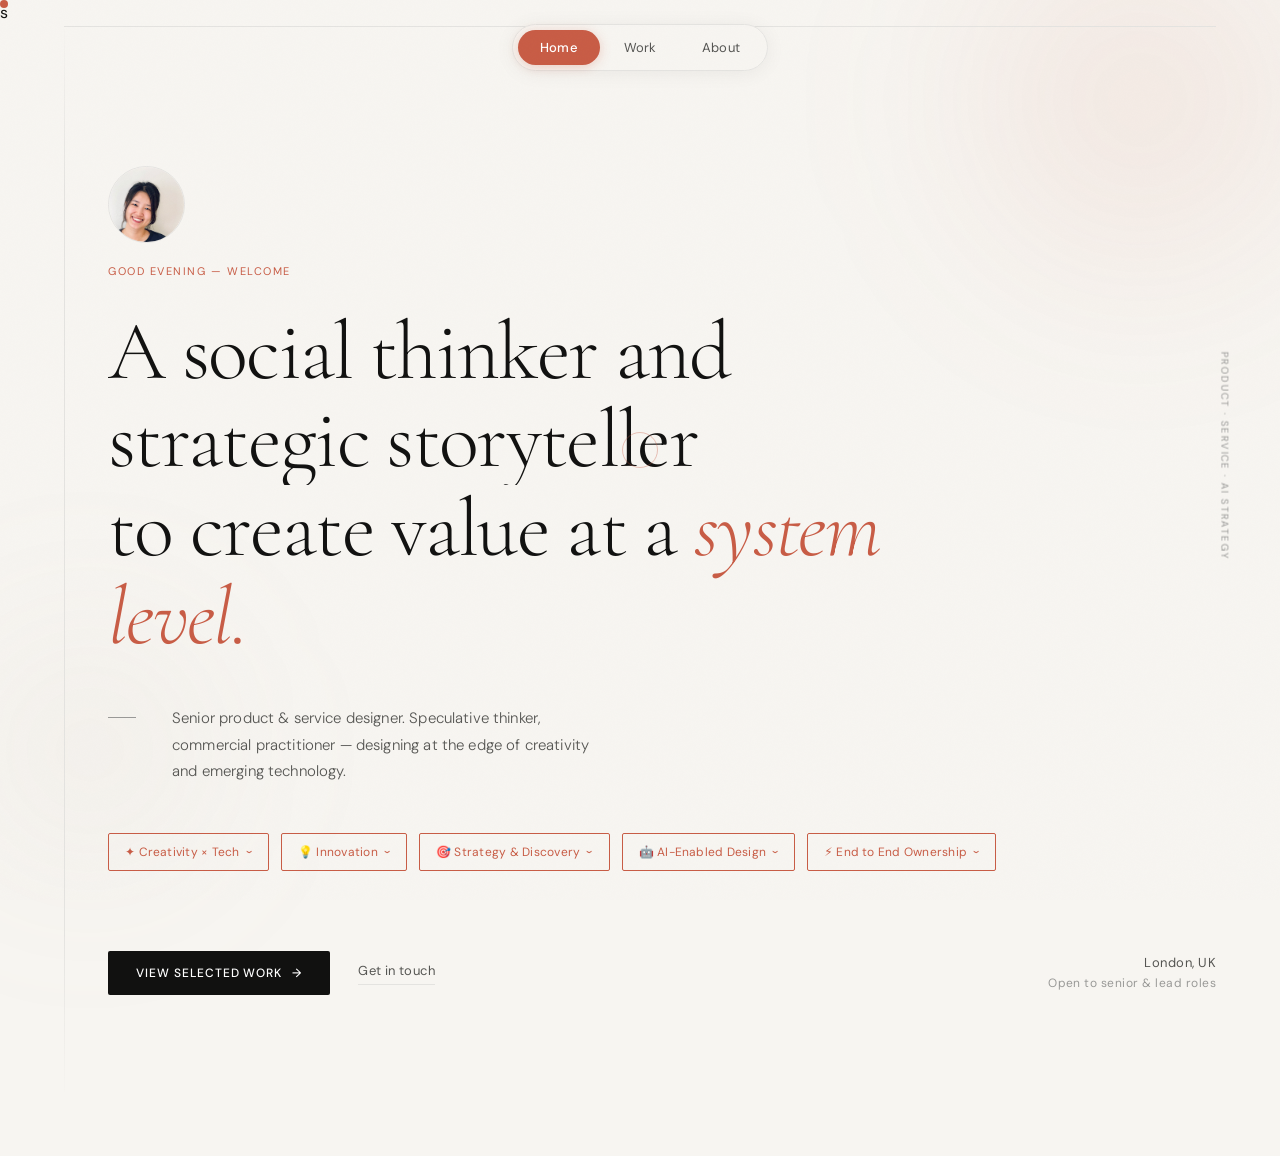
==== index.html @ 824673c2 "Add stakeholder diagram to FX risk management challenge section Co-Authored-By: Claude Sonnet 4.6 <n" ====
s<!DOCTYPE html>
<html lang="en">
<head>
  <meta charset="UTF-8" />
  <meta name="viewport" content="width=device-width, initial-scale=1.0" />
  <meta name="referrer" content="strict-origin-when-cross-origin" />
  <title>Jee-Eun Lee — Product Designer</title>
  <link rel="preconnect" href="https://fonts.googleapis.com" />
  <link rel="preconnect" href="https://fonts.gstatic.com" crossorigin />
  <link href="https://fonts.googleapis.com/css2?family=Cormorant+Garamond:ital,wght@0,300;0,400;1,300;1,400&family=DM+Sans:wght@300;400;500&display=swap" rel="stylesheet" />
  <link rel="stylesheet" href="styles.css" />
</head>
<body>

  <!-- Custom cursor -->
  <div class="cursor" id="cursor"></div>
  <div class="cursor-ring" id="cursorRing"></div>

  <!-- Parallax orb backgrounds -->
  <div class="parallax-bg" id="parallaxBg">
    <div class="orb orb-1"></div>
    <div class="orb orb-2"></div>
  </div>

  <nav id="nav">
    <div class="pill-nav-wrap">
      <div class="pill-nav" id="pill-nav">
        <button class="pill-btn active" id="nav-home" onclick="switchTab('home')">Home</button>
        <button class="pill-btn" id="nav-work" onclick="switchTab('work')">Work</button>
        <button class="pill-btn" id="nav-about" onclick="switchTab('about')">About</button>
      </div>
    </div>
  </nav>

  <!-- ══════════════ HOME ══════════════ -->
  <div class="page active" id="page-home">

    <section class="landing">

      <!-- Architectural rules -->
      <div class="landing-rule"></div>
      <span class="landing-footnote">Product · Service · AI Strategy</span>

      <!-- Portrait -->
      <div class="landing-portrait" style="padding-left:calc(64px + 44px);margin-bottom:20px;">
        <div class="profile-glow">
          <img src="assets/images/profile.JPG" alt="Jee-Eun Lee" style="width:77px;height:77px;border-radius:50%;object-fit:cover;object-position:60% top;border:1.5px solid var(--border);display:block;" />
        </div>
      </div>

      <!-- Eyebrow / time-based greeting -->
      <p class="landing-eyebrow" id="greeting-text">Good morning — welcome</p>

      <!-- Split headline with mask-reveal animation -->
      <h1 class="landing-headline">
        <span class="hl-line"><span class="hl-inner">A social thinker and strategic storyteller</span></span>
        <span class="hl-line"><span class="hl-inner">to create value at a <em>system level.</em></span></span>
      </h1>

      <!-- Descriptor with horizontal rule -->
      <div class="landing-descriptor">
        <div class="descriptor-rule"></div>
        <p class="landing-sub">Senior product &amp; service designer. Speculative thinker, commercial practitioner — designing at the edge of creativity and emerging technology.</p>
      </div>

      <!-- Chips — all dropdown logic unchanged -->
      <div class="landing-chips">

        <div class="chip-wrap">
          <span class="chip chip-has-dropdown chip--accent" id="chip-creativity" onclick="toggleDropdown('creativity', event)">
            ✦ Creativity &times; Tech
          </span>
          <div class="dropdown" id="dropdown-creativity">
            <a href="#" class="dropdown-item" onclick="event.preventDefault(); showCase('unspace')">&lt;unspace&gt; — Audio-spatial platform for community memory</a>
            <a href="#" class="dropdown-item" onclick="event.preventDefault(); showCase('indust')">&lt;In Dust&gt; — Virtual memory-scape VR experience</a>
            <a href="#" class="dropdown-item" onclick="event.preventDefault(); showCase('msr')">Microsoft Research — Inclusive Avatars in Mixed Reality</a>
          </div>
        </div>

        <div class="chip-wrap">
          <span class="chip chip-has-dropdown chip--accent" id="chip-innovation" onclick="toggleDropdown('innovation', event)">
            💡 Innovation
          </span>
          <div class="dropdown" id="dropdown-innovation">
            <a href="#" class="dropdown-item" onclick="event.preventDefault(); showCase('df2030')">Future Experience Vision for Banking</a>
            <a href="#" class="dropdown-item" onclick="event.preventDefault(); showCase('ford')">Ford Future of Truck — Strategic archetype design</a>
            <a href="#" class="dropdown-item" onclick="event.preventDefault(); showCase('msr')">Microsoft Research — Inclusive Futures in AI &amp; Mixed Reality</a>
          </div>
        </div>

        <div class="chip-wrap">
          <span class="chip chip-has-dropdown chip--accent" id="chip-strategy" onclick="toggleDropdown('strategy', event)">
            🎯 Strategy &amp; Discovery
          </span>
          <div class="dropdown" id="dropdown-strategy">
            <a href="#" class="dropdown-item" onclick="event.preventDefault(); showCase('fx-platform')">Transforming accounting data into actionable insight</a>
            <a href="#" class="dropdown-item" onclick="event.preventDefault(); showCase('onboarding')">Redesigning conversation for card payment services onboarding</a>
            <a href="#" class="dropdown-item" onclick="event.preventDefault(); showCase('paypoint')">Designing an inclusive service for vulnerable customers</a>
          </div>
        </div>

        <div class="chip-wrap">
          <span class="chip chip-has-dropdown chip--accent" id="chip-ai" onclick="toggleDropdown('ai', event)">
            🤖 AI-Enabled Design
          </span>
          <div class="dropdown" id="dropdown-ai">
            <a href="#" class="dropdown-item" onclick="event.preventDefault(); showCase('df2030')">Future Experience Vision for Banking — AI scenario planning</a>
            <a href="#" class="dropdown-item" onclick="event.preventDefault(); showCase('msr')">Microsoft Research — Teachable AI tool helps blind and low-vision people find lost personal items </a>
            <a href="#" class="dropdown-item" onclick="event.preventDefault(); showCase('lending')">AI-Powered Commercial Lending Portal — broker to back office</a>
            <a href="#" class="dropdown-item" onclick="event.preventDefault(); showCase('lending')">CRE Loan Review Automation — AI document ingestion</a>
          </div>
        </div>

        <div class="chip-wrap">
          <span class="chip chip-has-dropdown chip--accent" id="chip-e2e" onclick="toggleDropdown('e2e', event)">
            ⚡ End to End Ownership
          </span>
          <div class="dropdown" id="dropdown-e2e">
            <a href="#" class="dropdown-item" onclick="event.preventDefault(); showCase('paypoint')">In App — Enabling customers to deposit cash at local shops</a>
            <a href="#" class="dropdown-item" onclick="event.preventDefault(); showCase('fx-platform')">New Platform — Smart FX risk management</a>
          </div>
        </div>

      </div>

      <!-- CTA row -->
      <div class="landing-bottom">
        <div class="cta-group">
          <button class="landing-cta magnetic" onclick="switchTab('work')">
            <span>View Selected Work</span>
            <span class="cta-arrow">→</span>
          </button>
          <a href="mailto:design.jee.eun.lee@gmail.com" class="cta-secondary">Get in touch</a>
        </div>
        <div class="landing-location">
          <strong>London, UK</strong>
          Open to senior &amp; lead roles
        </div>
      </div>


    </section>

  </div><!-- end home -->

  <!-- ══════════════ WORK ══════════════ -->
  <div class="page" id="page-work">

    <section class="works-section" id="work-section" style="padding-top: 120px;">
      <div class="wrap">
        <div class="works-header">
          <p class="works-label">Selected Work</p>
          <h2 class="works-intro">A focused collection of projects where strategy <em>meets</em> craft.</h2>
        </div>

        <!-- Scroll indicator -->
        <div class="scroll-hint scroll-hint--page">
          <div class="scroll-line"></div>
          <span class="scroll-label">Scroll</span>
        </div>

        <div class="project-row fade-in" onclick="showCase('df2030')">
          <div class="project-num">01</div>
          <div class="project-info">
            <p class="project-category">Design Futures · Speculative Design · AI Strategy</p>
            <h2 class="project-name">Future Experience Vision for Banking</h2>
            <p class="project-desc">Designing AI-enabled future experience for 2030—speculative design and strategic storytelling to shape Commercial Banking's customer vision and guide executive strategy.</p>
            <div class="project-tags">
              <span class="project-tag">AI Product Design</span>
              <span class="project-tag">Speculative Design</span>
              <span class="project-tag">Narrative Strategy</span>
              <span class="project-tag">Futures Thinking</span>
            </div>
            <span class="project-link">View case study →</span>
          </div>
          <div class="project-thumb t2" style="padding:0;overflow:hidden;">
            <img src="assets/images/DF_thumbnail.png" alt="Design Futures 2030" style="width:100%;height:100%;object-fit:cover;display:block;" />
          </div>
        </div>

        <div class="project-row fade-in" onclick="showCase('fx-platform')">
          <div class="project-num">02</div>
          <div class="project-info">
            <p class="project-category">Commercial Banking · Enterprise Platform · Service Design</p>
            <h2 class="project-name">FX Risk Management Platform</h2>
            <p class="project-desc">A platform designed for scaling businesses to transform accounting data into actionable insight—enabling smarter FX decisions, clearer risk management, and confident cash flow control.</p>
            <div class="project-tags">
              <span class="project-tag">Strategic Orchestration</span>
              <span class="project-tag">Journey Mapping</span>
              <span class="project-tag">Multi-team Governance</span>
              <span class="project-tag">Enterprise UX</span>
            </div>
            <span class="project-link">View case study →</span>
          </div>
          <div class="project-thumb t1" style="padding:0;overflow:hidden;">
            <img src="assets/images/fx-thumbnail.png" alt="FX Risk Management Platform" style="width:100%;height:100%;object-fit:cover;display:block;" />
          </div>
        </div>

        <div class="project-row fade-in" onclick="showCase('lending')">
          <div class="project-num">03</div>
          <div class="project-info">
            <p class="project-category">AI Discovery · Commercial Lending · Enterprise UX</p>
            <h2 class="project-name">AI discovery and delivery for commercial lending</h2>
            <p class="project-desc">A connected case study of CRE loan review automation and credit narrative generation—shaping AI-enabled workflows for risk-critical lending decisions.</p>
            <div class="project-tags">
              <span class="project-tag">AI Strategy</span>
              <span class="project-tag">Document Intelligence</span>
              <span class="project-tag">Human-in-the-loop</span>
              <span class="project-tag">Commercial Lending</span>
            </div>
            <span class="project-link">View case study →</span>
          </div>
          <div class="project-thumb t3" style="padding:0;overflow:hidden;">
            <img src="assets/images/lending_thumbnail.png" alt="AI discovery and delivery — Commercial lending" style="width:100%;height:100%;object-fit:cover;display:block;" />
          </div>
        </div>

        <div class="project-row fade-in" onclick="showCase('msr')">
          <div class="project-num">04</div>
          <div class="project-info">
            <p class="project-category">AI Research · Accessibility · Mixed Reality · Human-Computer Interaction</p>
            <h2 class="project-name">Inclusive Futures in AI &amp; Mixed Reality</h2>
            <p class="project-desc">Two research projects at Microsoft Research Cambridge: defining ethical foundations for inclusive avatars in spatial computing, and co-designing human-AI interaction for Blind and Low-Vision users — contributing to the Seeing AI ecosystem.</p>
            <div class="project-tags">
              <span class="project-tag">Accessibility Research</span>
              <span class="project-tag">Co-Design</span>
              <span class="project-tag">AI Interaction</span>
              <span class="project-tag">Mixed Reality</span>
            </div>
            <span class="project-link">View case study →</span>
          </div>
          <div class="project-thumb" style="background:#F0EDE8;display:flex;align-items:center;justify-content:center;">
            <div style="text-align:center;padding:24px;">
              <div style="width:40px;height:40px;margin:0 auto 12px;display:grid;grid-template-columns:1fr 1fr;gap:3px;">
                <div style="background:#F25022;border-radius:2px;"></div>
                <div style="background:#7FBA00;border-radius:2px;"></div>
                <div style="background:#00A4EF;border-radius:2px;"></div>
                <div style="background:#FFB900;border-radius:2px;"></div>
              </div>
              <div style="font-family:'DM Sans',sans-serif;font-size:12px;font-weight:500;color:#333;letter-spacing:0.02em;">Microsoft Research</div>
            </div>
          </div>
        </div>

        <div class="project-row fade-in" onclick="showCase('unspace')">
          <div class="project-num">05</div>
          <div class="project-info">
            <p class="project-category">Speculative Design · Spatial Interaction · Community Resilience</p>
            <h2 class="project-name">&lt;unspace&gt; — Audio-spatial platform for community memory</h2>
            <p class="project-desc">A physical-digital platform preserving and sharing community stories through sensory, audio-spatial experiences — developed with Hackney Wick residents facing rapid gentrification.</p>
            <div class="project-tags">
              <span class="project-tag">Spatial Interaction</span>
              <span class="project-tag">Participatory Design</span>
              <span class="project-tag">Speculative Design</span>
              <span class="project-tag">Community Research</span>
            </div>
            <span class="project-link">View case study →</span>
          </div>
          <div class="project-thumb t6" style="padding:0;overflow:hidden;">
            <img src="assets/images/unspace_hero.JPG" alt="unspace" style="width:100%;height:100%;object-fit:cover;display:block;" />
          </div>
        </div>

        <div class="project-row fade-in" onclick="showCase('indust')">
          <div class="project-num">06</div>
          <div class="project-info">
            <p class="project-category">Speculative Design · VR · Memory · Interactive Architecture</p>
            <h2 class="project-name">&lt;In Dust&gt; — Virtual memory-scape VR experience</h2>
            <p class="project-desc">A virtual reality memory-scape using dust as a metaphor for our relationship with the planet and each other — collecting stories from 28 individuals to create an immersive, navigable world of audio memories. The seed project of &lt;unspace&gt;.</p>
            <div class="project-tags">
              <span class="project-tag">Speculative Design</span>
              <span class="project-tag">VR Experience</span>
              <span class="project-tag">Participatory Research</span>
              <span class="project-tag">Interactive Architecture</span>
            </div>
            <span class="project-link">View case study →</span>
          </div>
          <div class="project-thumb t6" style="padding:0;overflow:hidden;">
            <img src="assets/images/Indust_hero.png" alt="In Dust" style="width:100%;height:100%;object-fit:cover;display:block;" />
          </div>
        </div>

        <div class="project-row fade-in" onclick="showCase('paypoint')">
          <div class="project-num">07</div>
          <div class="project-info">
            <p class="project-category">Service Design · Everyday Banking · Financial Inclusion</p>
            <h2 class="project-name">PayPoint Cash Deposit</h2>
            <p class="project-desc">Enabling customers to deposit cash at local shops through PayPoint—designing an inclusive service that maintains banking access for vulnerable customers while supporting branch closure strategy.</p>
            <div class="project-tags">
              <span class="project-tag">Inclusive Design</span>
              <span class="project-tag">Service Design</span>
              <span class="project-tag">User Research</span>
              <span class="project-tag">End-to-End UX</span>
            </div>
            <span class="project-link">View case study →</span>
          </div>
          <div class="project-thumb t3" style="padding:0;overflow:hidden;">
            <img src="assets/images/paypoint-cash-deposit.png" alt="PayPoint Cash Deposit" style="width:100%;height:100%;object-fit:cover;display:block;" />
          </div>
        </div>

        <div class="project-row fade-in" onclick="showCase('onboarding')">
          <div class="project-num">08</div>
          <div class="project-info">
            <p class="project-category">Service Design · Telephony · B2B Onboarding</p>
            <h2 class="project-name">Redesigning the merchant onboarding experience</h2>
            <p class="project-desc">Redesigning the telephony sales and onboarding journey for business customers—reducing call duration by 50% while improving conversational flow and colleague confidence.</p>
            <div class="project-tags">
              <span class="project-tag">Discovery Research</span>
              <span class="project-tag">Co-creation</span>
              <span class="project-tag">Onboarding</span>
              <span class="project-tag">Service Design leadership</span>
            </div>
            <span class="project-link">View case study →</span>
          </div>
          <div class="project-thumb t4" style="padding:0;overflow:hidden;">
            <img src="assets/images/CDC_thumbnail.png" alt="Merchant onboarding" style="width:100%;height:100%;object-fit:cover;display:block;" />
          </div>
        </div>

        <div class="project-row fade-in" onclick="showCase('ford')">
          <div class="project-num">09</div>
          <div class="project-info">
            <p class="project-category">Automotive · Strategic Research · Human-Centred Design</p>
            <h2 class="project-name">Ford Motor Company — Future of Truck</h2>
            <p class="project-desc">Redefining archetypes for Ford's best-selling F-series trucks by uncovering overlooked customer segments and translating deep user research into strategic product roadmaps for 2035 and beyond.</p>
            <div class="project-tags">
              <span class="project-tag">Archetype Design</span>
              <span class="project-tag">Co-creation Workshops</span>
              <span class="project-tag">Speculative Design</span>
              <span class="project-tag">Strategic Roadmapping</span>
            </div>
            <span class="project-link">View case study →</span>
          </div>
          <div class="project-thumb t5" style="padding:0;overflow:hidden;">
            <img src="assets/images/Ford_truck_photo.jpg" alt="Ford Future of Truck" style="width:100%;height:100%;object-fit:cover;display:block;" />
          </div>
        </div>

      </div>
    </section>

    <footer>
      <div class="wrap">
        <h2>Let's create something exceptional together.</h2>
        <p>Open to senior and lead design roles. Always happy to connect.</p>
        <div class="footer-links">
          <a href="mailto:design.jee.eun.lee@gmail.com">Email</a>
          <a href="https://www.linkedin.com/in/2leeward" target="_blank">LinkedIn</a>
        </div>
        <small>© 2026 Jee-Eun Lee. All rights reserved.</small>
      </div>
    </footer>

  </div><!-- end work -->

  <!-- ══════════════ ABOUT ══════════════ -->
  <div class="page" id="page-about">

    <section class="about-strip" style="padding-top: 160px;">
      <div class="wrap">
        <div>
          <h2>Designing at the intersection of strategy, discovery, and emerging technology.</h2>
          <p>I'm a product designer with a deep focus on the problem space—understanding systems, stakeholders, and the nuances of human behaviour before a single pixel is placed.</p>
          <p>My approach is rooted in cross-functional collaboration. I bridge the gap between leadership vision and engineering reality, ensuring design has a seat at the table from day one.</p>
          <p>Currently open to senior and lead opportunities where I can drive product strategy, mentor teams, and shape AI-enabled experiences.</p>
          <a href="mailto:design.jee.eun.lee@gmail.com" class="about-cta">Get in touch</a>
        </div>
        <div>
          <ul class="exp-list">
            <li class="exp-item">
              <span class="exp-year">2022–Now</span>
              <div>
                <div class="exp-title">Senior Product &amp; Service Designer</div>
                <div class="exp-co">Lloyds Banking Group · London, UK</div>
              </div>
            </li>
            <li class="exp-item">
              <span class="exp-year">Jan–Apr 2022</span>
              <div>
                <div class="exp-title">Interaction Designer</div>
                <div class="exp-co">Microsoft Research · Cambridge, UK</div>
              </div>
            </li>
            <li class="exp-item">
              <span class="exp-year">2020–2022</span>
              <div>
                <div class="exp-title">Interaction Designer &amp; Interactive Media Researcher</div>
                <div class="exp-co">Interactive Architecture Lab, The Bartlett, UCL · London, UK</div>
              </div>
            </li>
            <li class="exp-item">
              <span class="exp-year">2019–2020</span>
              <div>
                <div class="exp-title">Interaction Designer</div>
                <div class="exp-co">Ford Motor Company · Detroit, MI, USA</div>
              </div>
            </li>
            <li class="exp-item">
              <span class="exp-year">2017–2019</span>
              <div>
                <div class="exp-title">Co-founder, Creative Director</div>
                <div class="exp-co">Fren · Savannah, GA, USA</div>
              </div>
            </li>
            <li class="exp-item">
              <span class="exp-year">2011–2014</span>
              <div>
                <div class="exp-title">Visual Designer</div>
                <div class="exp-co">Freelance · Seoul, Korea</div>
              </div>
            </li>
          </ul>
        </div>
      </div>
    </section>

    <footer>
      <div class="wrap">
        <h2>Let's create something exceptional together.</h2>
        <p>Open to senior and lead design roles. Always happy to connect.</p>
        <div class="footer-links">
          <a href="mailto:design.jee.eun.lee@gmail.com">Email</a>
          <a href="https://www.linkedin.com/in/2leeward" target="_blank">LinkedIn</a>
        </div>
        <small>© 2026 Jee-Eun Lee. All rights reserved.</small>
      </div>
    </footer>

  </div><!-- end about -->


  <!-- ══════════════ FX PLATFORM CASE STUDY ══════════════ -->
  <div class="page" id="page-fx-platform">
    <div class="cs-page">
      <header class="cs-header">
        <div class="wrap">
          <div class="cs-breadcrumb"><button onclick="switchTab('work')">← Work</button> / FX Risk Management Platform</div>
          <div class="cs-header-grid">
            <div>
              <h1 class="cs-title">FX Risk Management Platform</h1>
              <p class="cs-summary">A platform designed for scaling businesses to transform accounting data into actionable insight—enabling smarter FX decisions, clearer risk management, and confident cash flow control.</p>
              <p class="cs-date">2023–2024</p>
            </div>
            <div class="cs-meta">
              <div class="cs-meta-item"><div class="cs-meta-label">Client</div><div class="cs-meta-value">Lloyds Banking Group</div></div>
              <div class="cs-meta-item"><div class="cs-meta-label">Role</div><div class="cs-meta-value">Service Designer</div></div>
              <div class="cs-meta-item"><div class="cs-meta-label">Collaboration</div><div class="cs-meta-value">Commercial Banking, Markets, Client Data & Analytics</div></div>
            </div>
          </div>
        </div>
      </header>

      <div class="cs-hero-img" style="max-height:none;">
        <img src="assets/images/profile-photo.png" alt="FX Risk Management Platform — Lloyds Bank Connected on laptop and mobile" style="width:100%;height:auto;display:block;" />
      </div>

      <div class="cs-wide-container" style="max-width:1200px;margin:24px auto 0;padding:0 40px;">
        <a href="https://www.lloydsbank.com/business/international/foreign-exchange/connected.html" target="_blank" rel="noopener" style="display:inline-flex;align-items:center;gap:12px;padding:14px 20px;background:#F5F0E8;border-radius:8px;border:1px solid rgba(0,0,0,0.07);text-decoration:none;">
          <div style="width:32px;height:32px;background:#006A4E;border-radius:6px;display:flex;align-items:center;justify-content:center;flex-shrink:0;">
            <svg width="14" height="14" viewBox="0 0 24 24" fill="none" xmlns="http://www.w3.org/2000/svg"><path d="M4 22h16a2 2 0 0 0 2-2V4a2 2 0 0 0-2-2H8a2 2 0 0 0-2 2v4" stroke="white" stroke-width="2" stroke-linecap="round"/><path d="M2 15h10M8 11l4 4-4 4" stroke="white" stroke-width="2" stroke-linecap="round" stroke-linejoin="round"/></svg>
          </div>
          <div>
            <div style="font-family:'DM Sans',sans-serif;font-size:13px;font-weight:500;color:#1a1a1a;margin-bottom:1px;">Lloyds Bank Connected — FX Risk Management Platform</div>
            <div style="font-family:'DM Sans',sans-serif;font-size:11px;color:#999;">lloydsbank.com ↗</div>
          </div>
        </a>
      </div>

      <!-- Scroll indicator -->
      <div class="scroll-hint scroll-hint--page">
        <div class="scroll-line"></div>
        <span class="scroll-label">Scroll</span>
      </div>

      <div class="cs-body">
        <div class="wrap">

          <div class="cs-section">
            <div class="cs-section-layout">
              <div class="cs-section-label"><h3>Context &amp; Role</h3></div>
              <div class="cs-section-content">
                <p>I served as the central experience design orchestrator across a complex, multi-team delivery environment—governing quality, aligning third-party design delivery, facilitating sign-off, managing end-to-end journeys, and enabling stakeholder feedback across Commercial Banking, Markets, Client Data &amp; Analytics, and a third-party partner (CoBa).</p>
                <p>This wasn't a traditional product design role. It required designing the operating model itself: how teams would collaborate, how quality would be maintained, and how client value would be measured beyond just feature launches.</p>
                <figure class="cs-figure">
                  <img src="assets/images/fx-stakeholder-ecosystem.jpg" alt="Stakeholder ecosystem map" />
                  <figcaption>Stakeholder ecosystem mapping workshop — identifying all actors across Commercial Banking, Markets, and Partnerships to establish the operating model.</figcaption>
                </figure>
              </div>
            </div>
          </div>

          <div class="cs-section">
            <div class="cs-section-layout">
              <div class="cs-section-label"><h3>The problem</h3></div>
              <div class="cs-section-content">
                <p>Commercial Banking clients were executing 63% of their FX transactions with competitors—revealing major leakage and unmet needs in Lloyds' FX experience. Clients wanted a simple, digital way to view exposures, ingest accounting data, and hedge FX risk without relying on telephony.</p>
                
                <div style="background:var(--white);border:1px solid var(--border);border-radius:10px;padding:32px 40px;margin:32px 0">
                  <div style="font-size:48px;font-weight:600;color:var(--ink);margin-bottom:8px">63%</div>
                  <div style="font-size:15px;color:var(--ink-2)">of FX transactions executed with competitors</div>
                </div>

                <h4>Experience goals (based on user research)</h4>
                <div class="goals-grid">
                  <div class="goal-card">
                    <div class="goal-icon">💡</div>
                    <p>Create a simple, intuitive digital platform for FX exposure visibility and decision making</p>
                  </div>
                  <div class="goal-card">
                    <div class="goal-icon">📊</div>
                    <p>Enable SME clients to self-manage FX exposure more frequently based on live data insights</p>
                  </div>
                  <div class="goal-card">
                    <div class="goal-icon">⚡</div>
                    <p>Enable colleagues to spend less time on simple FX queries and more time supporting strategic decisions</p>
                  </div>
                </div>
              </div>
            </div>
          </div>

          <div class="cs-section">
            <div class="cs-section-layout">
              <div class="cs-section-label"><h3>The challenge</h3></div>
              <div class="cs-section-content">
                <p>Delivering a third-party FX platform within Lloyds' Experience Standards required more than integration—it demanded alignment across brand, accessibility, and contractual touchpoints.</p>
                <p>We needed to ensure the partner experience felt seamless and native to Lloyds, while identifying and removing friction across the most critical journeys: onboarding, data integration, user management, and FX booking flows.</p>
                
                <div class="insight-card">
                  <h4>Key delivery challenges</h4>
                  <p><strong>Fragmented delivery environment:</strong> Multiple teams operating on different timelines, with critical roles like solution architect and E2E testing manager initially missing—creating ambiguity and slowing alignment.</p>
                  <p><strong>Complex data ingestion journeys:</strong> Data flows between CD&amp;A, Markets, and the third-party platform needed mapping, risk assessment, and translation into implementable UX.</p>
                  <p><strong>Third-party experience quality:</strong> Ensuring the partner's delivery met Lloyds' brand guidelines, accessibility standards, and experience quality expectations.</p>
                  <p><strong>End-to-end journey friction:</strong> The overall service journey had numerous handoffs across onboarding, consent, data integration, FX booking, and user management.</p>
                  <p><strong>Experience debt:</strong> No established measurement framework meant the business was absorbing friction through front-line telephone and email — effective, but unsustainable. The goal was to reduce that load while preserving the human rapport. </p>
                </div>
                <figure class="cs-figure">
                  <img src="assets/images/fx-journey-map.jpg" alt="As-is journey mapping session" />
                  <figcaption>As-is service journey mapping — documenting existing onboarding, consent, and FX booking flows across all touchpoints to surface friction points before redesign.</figcaption>
                </figure>

                <figure class="cs-figure">
                  <img src="assets/images/fx_stakeholders.png" alt="FX project stakeholder map and design responsibility" style="width:100%;height:auto;display:block;" />
                  <figcaption>Stakeholder ecosystem and design responsibility — illustrating the complexity of cross-team alignment required across the third-party integration, internal working groups, and design ownership.</figcaption>
                </figure>

                <!-- Working groups & relationships diagram -->
                <div style="margin:40px 0;font-family:'DM Sans',sans-serif;">
                  <div style="font-size:10px;letter-spacing:0.13em;color:#bbb;text-transform:uppercase;font-weight:700;margin-bottom:5px;">CASE STUDY · FIGURE 01</div>
                  <div style="font-family:'Cormorant Garamond',serif;font-size:clamp(22px,2.8vw,32px);font-weight:400;color:#1a1a1a;margin:0 0 6px 0;">Stakeholders &amp; workstreams</div>
                  <p style="font-size:13.5px;color:#888;margin:0 0 24px 0;line-height:1.6;">A map of the working groups and relationships that shaped Lloyds Bank Connected. The highlighted team marks where I led the design workstream.</p>

                  <div id="fxwg-container" style="position:relative;border:1px solid #e0dcd6;border-radius:12px;background:#fafaf8;padding:32px 80px 32px;box-sizing:border-box;">

                    <div id="fxwg-l1">
                      <div style="font-size:9px;letter-spacing:0.13em;text-transform:uppercase;color:#bbb;font-weight:700;margin-bottom:8px;">01 END CLIENTS</div>
                      <div style="border:1px solid #e0dcd6;border-radius:8px;background:#fff;padding:14px 18px;">
                        <div style="font-family:'Cormorant Garamond',serif;font-size:17px;color:#1a1a1a;margin-bottom:6px;">Corporate customers (with FX needs)</div>
                        <div style="font-size:12.5px;color:#666;line-height:1.9;">» Client finance teams &nbsp;·&nbsp; » Treasurers &nbsp;·&nbsp; » CFOs</div>
                      </div>
                    </div>

                    <div style="height:44px;"></div>

                    <div id="fxwg-l2">
                      <div style="font-size:9px;letter-spacing:0.13em;text-transform:uppercase;color:#bbb;font-weight:700;margin-bottom:8px;">02 COMMERCIAL BANKING</div>
                      <div style="display:grid;grid-template-columns:1fr 1fr;gap:14px;">
                        <div style="border:1px solid #e0dcd6;border-radius:8px;background:#fff;padding:14px 18px;">
                          <div style="font-family:'Cormorant Garamond',serif;font-size:17px;color:#1a1a1a;margin-bottom:6px;">Markets &amp; Sales</div>
                          <div style="font-size:12.5px;color:#666;line-height:1.9;">» Markets / Treasury Sales<br>» Relationship Managers</div>
                        </div>
                        <div style="border:1px solid #e0dcd6;border-radius:8px;background:#fff;padding:14px 18px;">
                          <div style="font-family:'Cormorant Garamond',serif;font-size:17px;color:#1a1a1a;margin-bottom:6px;">Business Banking</div>
                          <div style="font-size:12.5px;color:#666;line-height:1.9;">» Banking<br>» Other products relationship</div>
                        </div>
                      </div>
                    </div>

                    <div style="height:44px;"></div>

                    <div id="fxwg-l3">
                      <div style="font-size:9px;letter-spacing:0.13em;text-transform:uppercase;color:#bbb;font-weight:700;margin-bottom:8px;">03 PRODUCT &amp; DESIGN</div>
                      <div style="display:grid;grid-template-columns:1fr 1fr;gap:14px;">
                        <div style="border:1px solid #e0dcd6;border-radius:8px;background:#fff;padding:14px 18px;">
                          <div style="font-family:'Cormorant Garamond',serif;font-size:17px;color:#1a1a1a;margin-bottom:6px;">Product</div>
                          <div style="font-size:12.5px;color:#666;line-height:1.9;">» Core product squad<br>» Roadmap &amp; delivery</div>
                        </div>
                        <div style="border:2px solid #cc4a2e;border-radius:8px;background:#fff9f7;padding:14px 18px;">
                          <div style="font-family:'Cormorant Garamond',serif;font-size:17px;color:#1a1a1a;margin-bottom:6px;">Design &amp; Experience</div>
                          <div style="font-size:12.5px;color:#666;line-height:1.9;">» Experience Design<br>» Service Design<br>» Research</div>
                        </div>
                      </div>
                    </div>

                    <div style="height:44px;"></div>

                    <div id="fxwg-l4">
                      <div style="font-size:9px;letter-spacing:0.13em;text-transform:uppercase;color:#bbb;font-weight:700;margin-bottom:8px;">04 PLATFORM PROVIDER (3RD PARTY FINTECH)</div>
                      <div style="border:1px solid #e0dcd6;border-radius:8px;background:#fff;padding:14px 18px;">
                        <div style="font-family:'Cormorant Garamond',serif;font-size:17px;color:#1a1a1a;margin-bottom:6px;">Platform provider (CoBa)</div>
                        <div style="font-size:12.5px;color:#666;line-height:1.9;">» Core platform &nbsp;·&nbsp; » Feature delivery (Provider views, FX, etc.)</div>
                      </div>
                    </div>

                    <div style="height:44px;"></div>

                    <div id="fxwg-l5">
                      <div style="font-size:9px;letter-spacing:0.13em;text-transform:uppercase;color:#bbb;font-weight:700;margin-bottom:8px;">05 DATA &amp; INTEGRATION</div>
                      <div style="display:grid;grid-template-columns:1fr 1fr;gap:14px;">
                        <div style="border:1px solid #e0dcd6;border-radius:8px;background:#fff;padding:14px 18px;">
                          <div style="font-family:'Cormorant Garamond',serif;font-size:17px;color:#1a1a1a;margin-bottom:6px;">Client Data &amp; Analytics</div>
                          <div style="font-size:12.5px;color:#666;line-height:1.9;">» Accounting data<br>» Data pipelines</div>
                        </div>
                        <div style="border:1px solid #e0dcd6;border-radius:8px;background:#fff;padding:14px 18px;">
                          <div style="font-family:'Cormorant Garamond',serif;font-size:17px;color:#1a1a1a;margin-bottom:6px;">Data integration (3rd party)</div>
                          <div style="font-size:12.5px;color:#666;line-height:1.9;">» Xero &nbsp;·&nbsp; » QuickBooks<br>» Sage &nbsp;·&nbsp; » NetSuite</div>
                        </div>
                      </div>
                    </div>

                    <svg id="fxwg-svg" style="position:absolute;top:0;left:0;width:100%;height:100%;pointer-events:none;overflow:visible;" xmlns="http://www.w3.org/2000/svg">
                      <defs>
                        <marker id="fxwg-dn" markerWidth="7" markerHeight="7" refX="6" refY="3.5" orient="auto"><polygon points="0 0, 7 3.5, 0 7" fill="#cc4a2e"/></marker>
                        <marker id="fxwg-up" markerWidth="7" markerHeight="7" refX="1" refY="3.5" orient="auto"><polygon points="7 0, 0 3.5, 7 7" fill="#cc4a2e"/></marker>
                      </defs>
                    </svg>
                  </div>
                </div>
                <script>
                (function(){
                  function draw(){
                    var c=document.getElementById('fxwg-container');
                    var svg=document.getElementById('fxwg-svg');
                    if(!c||!svg) return;
                    var cr=c.getBoundingClientRect();
                    var W=cr.width, H=cr.height;
                    svg.setAttribute('viewBox','0 0 '+W+' '+H);
                    svg.setAttribute('height',H);

                    var ids=['fxwg-l1','fxwg-l2','fxwg-l3','fxwg-l4','fxwg-l5'];
                    var b=ids.map(function(id){
                      var el=document.getElementById(id);
                      if(!el) return null;
                      var r=el.getBoundingClientRect();
                      return {top:r.top-cr.top, bottom:r.bottom-cr.top};
                    });

                    var lx=78, rx=W-78, ext=36;
                    var OG='#cc4a2e';
                    var LL=['UX PLATFORM · FEEDBACK / ADOPTION','REQUIREMENTS','DEFINED SCOPE','INTEGRATION'];
                    var RL=['UX ONLINE BANKING\nPLATFORMS','DEMO & FEEDBACK\nVIA PILOT CUSTOMERS','SYSTEM THINKING ·\nSTREAMLINED SERVICE','DESIGN JOURNEY ·\nSUCCESS CRITERIA'];

                    function ns(t){return document.createElementNS('http://www.w3.org/2000/svg',t);}

                    function addPath(d,mk){
                      var p=ns('path');
                      p.setAttribute('d',d);
                      p.setAttribute('fill','none');
                      p.setAttribute('stroke',OG);
                      p.setAttribute('stroke-width','1.5');
                      if(mk) p.setAttribute('marker-end','url(#'+mk+')');
                      svg.appendChild(p);
                    }

                    function addLabel(lines,x,y,anchor){
                      var arr=typeof lines==='string'?lines.split('\n'):[lines];
                      var lh=9;
                      arr.forEach(function(ln,i){
                        var t=ns('text');
                        t.setAttribute('x',x);
                        t.setAttribute('y',y-(arr.length*lh/2)+i*lh+lh);
                        t.setAttribute('font-size','7.5');
                        t.setAttribute('fill',OG);
                        t.setAttribute('font-family','DM Sans,sans-serif');
                        t.setAttribute('font-weight','700');
                        t.setAttribute('letter-spacing','0.1em');
                        t.setAttribute('text-anchor',anchor||'middle');
                        t.textContent=ln;
                        svg.appendChild(t);
                      });
                    }

                    for(var i=0;i<b.length-1;i++){
                      if(!b[i]||!b[i+1]) continue;
                      var y1=b[i].bottom, y2=b[i+1].top, ym=(y1+y2)/2;
                      var lo=lx-ext, ro=rx+ext;

                      addPath('M '+lx+','+y1+' C '+lx+','+(ym-2)+' '+lo+','+(ym-2)+' '+lo+','+ym+' C '+lo+','+(ym+2)+' '+lx+','+(ym+2)+' '+lx+','+y2,'fxwg-dn');
                      addLabel(LL[i], lo-6, ym, 'end');

                      addPath('M '+rx+','+y2+' C '+rx+','+(ym+2)+' '+ro+','+(ym+2)+' '+ro+','+ym+' C '+ro+','+(ym-2)+' '+rx+','+(ym-2)+' '+rx+','+y1,'fxwg-up');
                      addLabel(RL[i], ro+6, ym, 'start');
                    }

                    if(b[2]&&b[3]){
                      var dy1=b[2].bottom, dy2=b[3].top;
                      var cx=lx+(rx-lx)*0.75;
                      addPath('M '+cx+','+dy1+' L '+cx+','+dy2,'fxwg-dn');
                      addLabel('INFLUENCE SCOPE /\nDESIGN GUARDRAILS', cx+8, (dy1+dy2)/2, 'start');
                    }
                  }
                  if(document.readyState!=='loading'){draw();}
                  else{document.addEventListener('DOMContentLoaded',draw);}
                  setTimeout(draw,300);
                })();
                </script>

              </div>
            </div>
          </div>

          <div class="cs-section">
            <div class="cs-section-layout">
              <div class="cs-section-label"><h3>My approach</h3></div>
              <div class="cs-section-content">
                <p>I tackled these challenges through a combination of strategic orchestration, hands-on journey design, and operational rigor.</p>

                <h4>Established the experience operating model</h4>
                <p>Introduced a design-led operating model with weekly design governance, structured feedback loops, and a shared view of dependencies across teams. This created the alignment infrastructure that was previously missing.</p>

                <h4>Mapped complex data flows into sharable artefacts</h4>
                <p>Worked directly with Client Data &amp; Analytics and Markets to map data flows, risks, and gaps—then translated these into service flows and UX artefacts that non-technical stakeholders could understand and act on.</p>

                <figure class="cs-figure">
                  <img src="assets/images/fx-service-blueprint.png" alt="End-to-end service journey map" />
                  <figcaption>End-to-end service journey map — charting client and colleague flows across onboarding, data integration, FX booking, and user management, shared across four workstreams.</figcaption>
                </figure>
                <h4>Governed third-party design quality</h4>
                <p>Ran weekly design reviews with the third-party partner, providing actionable feedback against Lloyds' brand guidelines and UX quality standards before each release. This wasn't gatekeeping—it was coaching the partner team toward native-feeling experiences.</p>

                <h4>Identified and prioritised journey friction</h4>
                <p>Conducted end-to-end journey assessments across onboarding, data integration, consent, FX booking, and user management. Documented friction points and fed improvement opportunities directly into product and engineering backlogs.</p>

                <h4>Reframed success measurement</h4>
                <p>Applied internal Design Excellence assessments and DAC accessibility reviews to establish a shared understanding of experience success—shifting the conversation from "did we launch?" to "did we create client value?"</p>
                <figure class="cs-figure">
                  <img src="assets/images/fx-screen-exploration.png" alt="Early screen explorations" />
                  <figcaption>Early wireframe explorations — iterative screen designs for the FX booking flows, tested with clients before partner handoff for build.</figcaption>
                </figure>
                <figure class="cs-figure">
                  <img src="assets/images/fx-single-multi-screens.png" alt="Single and multi FX execution flow" />
                  <figcaption>Single &amp; Multi FX execution flows — final screen sequences covering trade entry, quote review, and confirmation for both individual and bulk FX transactions.</figcaption>
                </figure>
              </div>
            </div>
          </div>

          <div class="cs-section">
            <div class="cs-section-layout">
              <div class="cs-section-label"><h3>My impact</h3></div>
              <div class="cs-section-content">
                <div style="background:var(--white);border:1px solid var(--border);border-radius:10px;padding:28px 32px;margin-bottom:24px">
                  <h4 style="margin-top:0;margin-bottom:16px">Key contributions</h4>
                  <ul style="list-style:none;padding:0;margin:0">
                    <li style="padding:12px 0;border-bottom:1px solid var(--border);font-size:15px">✓ Established the experience operating model between Lloyds Banking Group and third-party partner (CoBa)</li>
                    <li style="padding:12px 0;border-bottom:1px solid var(--border);font-size:15px">✓ Defined end-to-end client and colleague journeys, shared across workstreams to support alignment and delivery</li>
                    <li style="padding:12px 0;border-bottom:1px solid var(--border);font-size:15px">✓ Ran weekly design governance sessions, identifying risks and driving continuous journey improvements</li>
                    <li style="padding:12px 0;font-size:15px">✓ Established success-measurement approach using Design Excellence assessments and DAC accessibility reviews</li>
                  </ul>
                </div>

                <p>This project demonstrated that great service design isn't just about crafting individual touchpoints—it's about designing the collaboration model, quality standards, and measurement frameworks that enable teams to deliver coherent, valuable experiences at scale.</p>
                <figure class="cs-figure">
                  <img src="assets/images/fx-risk-management.png" alt="FX Risk Management dashboard — final product" />
                  <figcaption>The delivered platform — FX Risk Management dashboard showing trade information, drawdown flow, and live rate monitoring across desktop and mobile. Live on Lloyds Bank Connected.</figcaption>
                </figure>

                <a href="https://www.lloydsbank.com/business/international/foreign-exchange/connected.html" target="_blank" rel="noopener" style="display:inline-flex;align-items:center;gap:12px;padding:14px 20px;background:#F5F0E8;border-radius:8px;border:1px solid rgba(0,0,0,0.07);text-decoration:none;margin-top:16px;">
                  <div style="width:32px;height:32px;background:#006A4E;border-radius:6px;display:flex;align-items:center;justify-content:center;flex-shrink:0;">
                    <svg width="14" height="14" viewBox="0 0 24 24" fill="none" xmlns="http://www.w3.org/2000/svg"><path d="M10 13a5 5 0 0 0 7.54.54l3-3a5 5 0 0 0-7.07-7.07l-1.72 1.71" stroke="white" stroke-width="2" stroke-linecap="round"/><path d="M14 11a5 5 0 0 0-7.54-.54l-3 3a5 5 0 0 0 7.07 7.07l1.71-1.71" stroke="white" stroke-width="2" stroke-linecap="round"/></svg>
                  </div>
                  <div>
                    <div style="font-family:'DM Sans',sans-serif;font-size:13px;font-weight:500;color:#1a1a1a;margin-bottom:1px;">Lloyds Bank Connected — FX Platform</div>
                    <div style="font-family:'DM Sans',sans-serif;font-size:11px;color:#999;">lloydsbank.com ↗</div>
                  </div>
                </a>
              </div>
            </div>
          </div>

          <div class="cs-section">
            <div class="cs-section-layout">
              <div class="cs-section-label"><h3>Reflection</h3></div>
              <div class="cs-section-content">
                <div class="pull-quote">"The hardest design challenge wasn't the platform itself—it was designing how distributed teams would collaborate to deliver it."</div>
                
                <h4>What I learned</h4>
                <p>Service design at enterprise scale requires equal parts craft and orchestration. The most valuable design contribution wasn't a specific screen or flow—it was establishing the operating rhythm that allowed multiple teams to stay aligned, maintain quality, and measure what actually mattered.</p>
                
                <h4>What I'd do differently</h4>
                <p>Stay focused within your area of speciality to keep delivery productive and efficient — but invest early in finding the right rhythm for cross-stakeholder alignment. </p>
                
                <p>Regular check-ins with large stakeholder groups aren't overhead; they're the mechanism that prevents misalignment from compounding. The earlier you establish how the group will stay in sync, the less time you spend course-correcting later.</p>
              </div>
            </div>
          </div>

        </div>
      </div>

      <div class="cs-next">
        <div class="wrap">
          <p class="next-label">Next Project</p>
          <div class="cs-next-card" onclick="showCase('df2030')">
            <div>
              <h3>Future Experience Vision for Banking</h3>
              <p>Designing AI-enabled future experience for 2030—speculative design and strategic storytelling.</p>
            </div>
            <div class="cs-next-thumb t2"><div class="mock-ui" style="height:100%"><div class="mock-card" style="width:65%"><div class="mock-bar" style="width:90%"></div><div class="mock-bar" style="width:60%"></div></div></div></div>
          </div>
        </div>
      </div>
    </div>
  </div><!-- end fx-platform -->


  <!-- ══════════════ DF2030 CASE STUDY ══════════════ -->
  <div class="page" id="page-df2030">
    <div class="cs-page">
      <header class="cs-header">
        <div class="wrap">
          <div class="cs-breadcrumb"><button onclick="switchTab('work')">← Work</button> / Future Experience Vision for Banking</div>
          <div class="cs-header-grid">
            <div>
              <h1 class="cs-title">Future Experience Vision for Banking</h1>
              <p class="cs-summary">Designing AI-enabled future experience for 2030—speculative design and strategic storytelling to shape Commercial Banking's customer vision and guide executive strategy.</p>
              <p class="cs-date">2024-2025</p>
            </div>
            <div class="cs-meta">
              <div class="cs-meta-item"><div class="cs-meta-label">Team</div><div class="cs-meta-value">Design Futures, Lloyds Banking Group</div></div>
              <div class="cs-meta-item"><div class="cs-meta-label">Role</div><div class="cs-meta-value">Product Design</div></div>
              <div class="cs-meta-item"><div class="cs-meta-label">Collaboration</div><div class="cs-meta-value"> Creative Technologist, Applied Data Scientist, Visual Designer, Motion Designer, Design Researcher</div></div>
            </div>
          </div>
        </div>
      </header>

      <div class="cs-hero-img">
        <img src="assets/images/DF_hero_storyboard.png" alt="Lloyds BCB 2030 Vision — Personalised, turbo-charged, sector-driven proactive insight dashboard" />
      </div>

      <div class="cs-wide-container" style="max-width:1200px;margin:40px auto 0;padding:0 40px;">
        <video autoplay loop muted playsinline controls style="width:100%;display:block;border-radius:10px;">
          <source src="https://res.cloudinary.com/da1enlw0j/video/upload/v1773428196/DF_BCB_video_qzeiom.mp4" type="video/mp4" />
          Your browser does not support the video tag.
        </video>
      </div>

      <!-- Scroll indicator -->
      <div class="scroll-hint scroll-hint--page">
        <div class="scroll-line"></div>
        <span class="scroll-label">Scroll</span>
      </div>

      <div class="cs-body">
        <div class="wrap">

          <div class="cs-section">
            <div class="cs-section-layout">
              <div class="cs-section-label"><h3>The challenge</h3></div>
              <div class="cs-section-content">
                <p>Operating as an in-house design agency, the team ran 3-week sprints across different business areas — each one producing a future experience vision to align leaders and seed downstream product thinking. </p>
                <p>Topics varied widely depending on the brief, spanning retail and business banking moments such as home buying, shopping experiences, and growing a business in future contexts.</p>
              </div>
            </div>
          </div>

          <div class="cs-section">
            <div class="cs-section-layout">
              <div class="cs-section-label"><h3>The goal</h3></div>
              <div class="cs-section-content">
                <p>Create a future-facing 2030 experience vision that would align teams across Commercial, Data, AI, Design, and Product on a single narrative.</p>
                
                <div class="goals-grid">
                  <div class="goal-card">
                    <div class="goal-icon">🤖</div>
                    <p>Demonstrate how AI can make business financial management automated, proactive, and seamless</p>
                  </div>
                  <div class="goal-card">
                    <div class="goal-icon">🎯</div>
                    <p>Show a realistic but aspirational view of the customer journey for 2030</p>
                  </div>
                  <div class="goal-card">
                    <div class="goal-icon">🎬</div>
                    <p>Produce a conceptual video + strategic deck suitable for ExCo-level provocation and ideation</p>
                  </div>
                </div>

                <h4 style="margin-top:32px">Design principles established</h4>
                <p>The vision was anchored around five foundational principles: contextual, conversational, proactive, composable, and invisible—ensuring AI feels natural rather than intrusive.</p>
              </div>
            </div>
          </div>

          <div class="cs-section">
            <div class="cs-section-layout">
              <div class="cs-section-label"><h3>My role</h3></div>
              <div class="cs-section-content">
                <p>As Product Designer on the Design Futures team, I played a role of a core narrative, UX, and concept-definition lead for the entire vision sprint.</p>

                <div style="background:var(--white);border:1px solid var(--border);border-radius:10px;padding:28px 32px;margin:32px 0">
                  <h4 style="margin-top:0;margin-bottom:16px">Core responsibilities</h4>
                  <ul style="list-style:none;padding:0;margin:0">
                    <li style="padding:12px 0;border-bottom:1px solid var(--border);font-size:15px">✓ Created and maintained Figma/FigJam spaces for immersion, ideation, and storyboard development</li>
                    <li style="padding:12px 0;border-bottom:1px solid var(--border);font-size:15px">✓ Crafted and iterated the storyline and future customer scenario</li>
                    <li style="padding:12px 0;border-bottom:1px solid var(--border);font-size:15px">✓ Led feedback integration from Design Leads, researchers, and stakeholders</li>
                    <li style="padding:12px 0;border-bottom:1px solid var(--border);font-size:15px">✓ Facilitated alignment sessions and clarified narrative or product logic for contributors</li>
                    <li style="padding:12px 0;font-size:15px">✓ Pinpointed future banking moments and AI-supported tasks to strengthen provocation</li>
                  </ul>
                </div> 

              </div>
            </div>
          </div>

          <div class="cs-section">
            <div class="cs-section-layout">
              <div class="cs-section-label"><h3>Process</h3></div>
              <div class="cs-section-content">
                
                <h4>Immersion & foundational setup</h4>
                <p>Established the vision immersion board and facilitated workshops to align the team around core research, early design principles, and the target persona.</p>

                <h4>Cross-team concepting</h4>
                <p>Collaborated with Experience Design and Applied Science to define barriers to business growth and identify high-value "AI-intervention" points in the customer lifecycle.</p>

                <h4>Storyboarding & narrative design</h4>
                <p>Facilitated cross-departmental synthesis through iterative storyboarding to align diverse future strategies into a single narrative anchored by strategic touchpoints.</p>

                <figure class="cs-figure">
                  <img src="assets/images/DF_-_Business_customer_sprint_storyboard_example.png" alt="Business customer sprint storyboard — BCB Vision 2030" />
                  <figcaption>Business customer sprint storyboard — illustrating the BCB 2030 vision narrative across key moments in Hannah's day as an SME Finance Director. Contents intentionally blurred to protect confidential internal materials.</figcaption>
                </figure>

                <div class="pull-quote">"The narrative had to feel human-centered while showcasing technical possibility—bridging aspiration with feasibility."</div>

                <figure class="cs-figure">
                  <img src="assets/images/DF_Homes_storyboard_for_vision_video.png" alt="Homes 2030 storyboard for vision video" />
                  <figcaption>Homes 2030 storyboard — frame-by-frame narrative design for the Lloyds Homes vision video, following Ben's first home buying journey through an AI-enabled mortgage experience.</figcaption>
                </figure>

                <figure class="cs-figure">
                  <img src="assets/images/DF_Homes_vision.png" alt="Lloyds Homes mortgage journey — mobile and desktop screens" />
                  <figcaption>Lloyds Homes vision concept — speculative UI showing an integrated mortgage management experience across mobile and desktop, guiding customers from application through to completion.</figcaption>
                </figure>

                <h4>Visual & UI concept integration</h4>
                <p>Worked with UI designers to integrate screens into the vision video, ensuring visual coherence and technical plausibility.</p>

                <h4>Synthesis & production</h4>
                <p>Co-led the production of the provocative 2030 vision video and strategic deck, ensuring version control and content accuracy across evolving concepts and UI integrations.</p>

                <h4>Stakeholder review & iteration</h4>
                <p>A vision sprint isn't a linear path from research to a video. This framework names the four moves the team made to keep a 2030 story anchored — desirable enough to provoke leadership, plausible enough to act on — and the handover that lets each business unit carry it forward.</p>

                <figure class="cs-figure">
                  <svg xmlns="http://www.w3.org/2000/svg" width="100%" viewBox="0 0 900 590" role="img" aria-labelledby="vsf-title vsf-desc">
                    <title id="vsf-title">From provocation to alignment — a three-week vision-sprint framework</title>
                    <desc id="vsf-desc">Five phases — Immerse, Probe, Narrate, Align, Deliver — on one row across a three-week timeline of equal-width weeks, held between an aspiration ceiling and a feasibility floor, with a two-way feedback loop between Narrate and Align. Stakeholder share-and-check runs across all phases; client co-creation happens in two bursts — at Immerse, and spanning Narrate into Align.</desc>
                    <defs>
                      <style>.vsf text { font-family: 'DM Sans', -apple-system, BlinkMacSystemFont, 'Segoe UI', sans-serif; }</style>
                      <marker id="vsf-arrow" viewBox="0 0 10 10" refX="8" refY="5" markerWidth="6" markerHeight="6" orient="auto-start-reverse">
                        <path d="M2 1L8 5L2 9" fill="none" stroke="context-stroke" stroke-width="1.6" stroke-linecap="round" stroke-linejoin="round"/>
                      </marker>
                      <marker id="vsf-loopstart" viewBox="0 0 10 10" refX="2" refY="5" markerWidth="7" markerHeight="7" orient="auto">
                        <path d="M8 1L2 5L8 9" fill="none" stroke="context-stroke" stroke-width="1.6" stroke-linecap="round" stroke-linejoin="round"/>
                      </marker>
                      <marker id="vsf-loopend" viewBox="0 0 10 10" refX="8" refY="5" markerWidth="7" markerHeight="7" orient="auto">
                        <path d="M2 1L8 5L2 9" fill="none" stroke="context-stroke" stroke-width="1.6" stroke-linecap="round" stroke-linejoin="round"/>
                      </marker>
                    </defs>
                    <g class="vsf">
                      <text x="20" y="34" font-size="22" font-weight="500" fill="#3A2A22">From provocation to alignment</text>
                      <text x="20" y="56" font-size="14" fill="#7A6A5E">A three-week vision-sprint framework — applied across the 2030 Banking sprints</text>

                      <rect x="20" y="76" width="280" height="26" rx="5" fill="#EDE6D8" stroke="#D8CDB8" stroke-width="0.5"/>
                      <rect x="308" y="76" width="280" height="26" rx="5" fill="#EDE6D8" stroke="#D8CDB8" stroke-width="0.5"/>
                      <rect x="596" y="76" width="284" height="26" rx="5" fill="#EDE6D8" stroke="#D8CDB8" stroke-width="0.5"/>
                      <text x="160" y="90" font-size="13" font-weight="500" fill="#6E5B3E" text-anchor="middle" dominant-baseline="central">Week 1</text>
                      <text x="448" y="90" font-size="13" font-weight="500" fill="#6E5B3E" text-anchor="middle" dominant-baseline="central">Week 2</text>
                      <text x="738" y="90" font-size="13" font-weight="500" fill="#6E5B3E" text-anchor="middle" dominant-baseline="central">Week 3</text>

                      <text x="20" y="130" font-size="12" fill="#A0907F">Aspiration — realistic but aspirational</text>
                      <line x1="20" y1="138" x2="880" y2="138" stroke="#C9A88F" stroke-width="0.75" stroke-dasharray="5 4"/>

                      <rect x="20" y="160" width="138" height="158" rx="9" fill="#F8E9E1" stroke="#E0B6A2" stroke-width="0.75"/>
                      <text x="89" y="188" font-size="14" font-weight="500" fill="#7C3D26" text-anchor="middle" dominant-baseline="central">1 · Immerse</text>
                      <text x="89" y="220" font-size="12" fill="#9A6850" text-anchor="middle" dominant-baseline="central">Ground the</text>
                      <text x="89" y="237" font-size="12" fill="#9A6850" text-anchor="middle" dominant-baseline="central">future in now</text>
                      <text x="89" y="270" font-size="12" fill="#9A6850" text-anchor="middle" dominant-baseline="central">Immersion,</text>
                      <text x="89" y="287" font-size="12" fill="#9A6850" text-anchor="middle" dominant-baseline="central">research, persona</text>

                      <rect x="170" y="160" width="138" height="158" rx="9" fill="#F3D6C7" stroke="#D9A188" stroke-width="0.75"/>
                      <text x="239" y="188" font-size="14" font-weight="500" fill="#7C3D26" text-anchor="middle" dominant-baseline="central">2 · Probe</text>
                      <text x="239" y="220" font-size="12" fill="#8C5740" text-anchor="middle" dominant-baseline="central">Find the</text>
                      <text x="239" y="237" font-size="12" fill="#8C5740" text-anchor="middle" dominant-baseline="central">intervention points</text>
                      <text x="239" y="270" font-size="12" fill="#8C5740" text-anchor="middle" dominant-baseline="central">Growth barriers,</text>
                      <text x="239" y="287" font-size="12" fill="#8C5740" text-anchor="middle" dominant-baseline="central">AI moments</text>

                      <rect x="320" y="160" width="320" height="158" rx="9" fill="#C25A3C" stroke="#A8482D" stroke-width="0.75"/>
                      <text x="480" y="186" font-size="14" font-weight="500" fill="#FBF1E8" text-anchor="middle" dominant-baseline="central">3 · Narrate</text>
                      <text x="480" y="212" font-size="12" fill="#F3D9CB" text-anchor="middle" dominant-baseline="central">Design the story with key moments</text>
                      <text x="480" y="244" font-size="12" fill="#F3D9CB" text-anchor="middle" dominant-baseline="central">Storyboarding, scenario building, narrative synthesis,</text>
                      <text x="480" y="264" font-size="12" fill="#F3D9CB" text-anchor="middle" dominant-baseline="central">image &amp; video generation,</text>
                      <text x="480" y="284" font-size="12" fill="#F3D9CB" text-anchor="middle" dominant-baseline="central">motion video creation</text>

                      <rect x="652" y="160" width="138" height="158" rx="9" fill="#A8482D" stroke="#8A3A23" stroke-width="0.75"/>
                      <text x="721" y="188" font-size="14" font-weight="500" fill="#FBF1E8" text-anchor="middle" dominant-baseline="central">4 · Align</text>
                      <text x="721" y="220" font-size="12" fill="#EAC9B9" text-anchor="middle" dominant-baseline="central">Provoke with</text>
                      <text x="721" y="237" font-size="12" fill="#EAC9B9" text-anchor="middle" dominant-baseline="central">the artefact</text>
                      <text x="721" y="270" font-size="12" fill="#EAC9B9" text-anchor="middle" dominant-baseline="central">Vision video, tech</text>
                      <text x="721" y="287" font-size="12" fill="#EAC9B9" text-anchor="middle" dominant-baseline="central">roadmap, feasibility</text>

                      <rect x="802" y="160" width="78" height="158" rx="9" fill="#7C3320" stroke="#5E2517" stroke-width="0.75"/>
                      <text x="841" y="188" font-size="14" font-weight="500" fill="#FBF1E8" text-anchor="middle" dominant-baseline="central">5 · Deliver</text>
                      <text x="841" y="224" font-size="12" fill="#E4BFAE" text-anchor="middle" dominant-baseline="central">Hand over</text>
                      <text x="841" y="241" font-size="12" fill="#E4BFAE" text-anchor="middle" dominant-baseline="central">the output</text>
                      <text x="841" y="272" font-size="12" fill="#E4BFAE" text-anchor="middle" dominant-baseline="central">Apply to BU</text>
                      <text x="841" y="289" font-size="12" fill="#E4BFAE" text-anchor="middle" dominant-baseline="central">strategy</text>

                      <line x1="160" y1="239" x2="168" y2="239" stroke="#9A6850" stroke-width="1.6" marker-end="url(#vsf-arrow)"/>
                      <line x1="310" y1="239" x2="318" y2="239" stroke="#9A6850" stroke-width="1.6" marker-end="url(#vsf-arrow)"/>
                      <line x1="792" y1="239" x2="800" y2="239" stroke="#9A6850" stroke-width="1.6" marker-end="url(#vsf-arrow)"/>

                      <line x1="490" y1="344" x2="711" y2="344" stroke="#5E2517" stroke-width="1.8" marker-start="url(#vsf-loopstart)" marker-end="url(#vsf-loopend)"/>
                      <line x1="480" y1="318" x2="480" y2="344" stroke="#5E2517" stroke-width="0.75" stroke-dasharray="4 3"/>
                      <line x1="721" y1="318" x2="721" y2="344" stroke="#5E2517" stroke-width="0.75" stroke-dasharray="4 3"/>
                      <rect x="518" y="333" width="164" height="22" rx="11" fill="#EDE6D8" stroke="#D8CDB8" stroke-width="0.5"/>
                      <text x="600" y="345" font-size="12" font-weight="500" fill="#5E2517" text-anchor="middle" dominant-baseline="central">active feedback loop</text>

                      <line x1="20" y1="386" x2="880" y2="386" stroke="#A8B5A0" stroke-width="0.75" stroke-dasharray="5 4"/>
                      <text x="20" y="404" font-size="12" fill="#8A9683">Feasibility — technically plausible</text>

                      <rect x="20" y="422" width="860" height="60" rx="9" fill="#46413B" stroke="#46413B" stroke-width="0.75"/>
                      <text x="44" y="445" font-size="14" font-weight="500" fill="#F4EFE6" dominant-baseline="central">Stakeholder share &amp; check</text>
                      <text x="44" y="463" font-size="12" fill="#BDB6AA" dominant-baseline="central">Runs across every phase — keeping Design, Product, Data &amp; Applied Science aligned</text>

                      <text x="20" y="510" font-size="14" font-weight="500" fill="#3A2A22">Client co-creation</text>

                      <rect x="20" y="522" width="138" height="54" rx="9" fill="#6E665C" stroke="#6E665C" stroke-width="0.75"/>
                      <text x="89" y="542" font-size="12" fill="#F4EFE6" text-anchor="middle" dominant-baseline="central">Shape the</text>
                      <text x="89" y="558" font-size="12" fill="#F4EFE6" text-anchor="middle" dominant-baseline="central">foundation</text>

                      <rect x="480" y="522" width="310" height="54" rx="9" fill="#6E665C" stroke="#6E665C" stroke-width="0.75"/>
                      <text x="635" y="542" font-size="12" fill="#F4EFE6" text-anchor="middle" dominant-baseline="central">Shape the story</text>
                      <text x="635" y="558" font-size="12" fill="#F4EFE6" text-anchor="middle" dominant-baseline="central">&amp; pressure-test the vision</text>

                      <line x1="89" y1="318" x2="89" y2="520" stroke="#6E665C" stroke-width="0.75" stroke-dasharray="4 3"/>
                      <line x1="480" y1="370" x2="480" y2="520" stroke="#6E665C" stroke-width="0.75" stroke-dasharray="4 3"/>
                      <line x1="721" y1="370" x2="721" y2="520" stroke="#6E665C" stroke-width="0.75" stroke-dasharray="4 3"/>
                    </g>
                  </svg>
                  <figcaption>The vision-sprint framework — five phases across a three-week sprint, with client co-creation and stakeholder alignment running through the process.</figcaption>
                </figure>

                <p>Participated in multiple feedback loops with leadership teams, audit teams, and Product/Tech stakeholders to refine the narrative and strengthen the strategic proposition.</p>
              </div>
            </div>
          </div>

          <div class="cs-section">
            <div class="cs-section-layout">
              <div class="cs-section-label"><h3>My impact</h3></div>
              <div class="cs-section-content">
                
                <div class="insight-card">
                  <h4>Anchored the strategic vision</h4>
                  <p>My work on the persona and scenario ensured the 2030 vision was cohesive, meaningful, and grounded in human-centric research.</p>
                </div>

                <div class="insight-card">
                  <h4>Created cross-functional clarity</h4>
                  <p>Provided the structure and narrative logic that enabled rapid, high-quality collaboration across diverse teams (Design, Product, Data, Applied Science).</p>
                </div>

                <div class="insight-card">
                  <h4>Elevated the proposition</h4>
                  <p>By integrating specific merchant-services and AI-driven workflows, I moved the concept beyond generic AI storytelling into a tangible business strategy.</p>
                </div>

                <div class="insight-card">
                  <h4>Drove executive interest</h4>
                  <p>The final assets were presented to ExCo and Group GenAI leadership, successfully generating heightened interest and follow-on strategic asks for the Design Futures team.</p>
                </div>

              </div>
            </div>
          </div>

          <div class="cs-section">
            <div class="cs-section-layout">
              <div class="cs-section-label"><h3>Outcome</h3></div>
              <div class="cs-section-content">
                <p>The 2030 Vision video and supporting deck were produced and shared with ExCo and Group GenAI leadership as a provocation tool, shaping ideation for future Commercial AI capabilities.</p>
                <p>The project successfully aligned disparate teams around a unified future narrative and established foundational principles that continue to guide product strategy discussions within Business &amp; Commercial Banking.</p>

                <h4 style="margin-top:48px">Regenerated UX from vibe-coding</h4>
                <p style="font-size:14px;color:var(--ink-2);margin-bottom:32px">Customer–Relationship Manager interaction for AI SaaS vision — future business banking experience for mid-corporate customers.</p>

                <p class="cs-subsection-label">Customer</p>
                <figure class="cs-figure">
                  <video id="hannah-dashboard-video" autoplay loop muted playsinline style="width:100%;border-radius:10px;display:block;">
                    <source src="https://res.cloudinary.com/da1enlw0j/video/upload/DF_hannah_dashboard.mov_iykmbc.mov#t=4" type="video/mp4" />
                    Your browser does not support the video tag.
                  </video>
                  <figcaption>Hannah's AI-enabled dashboard — customer-side view of the 2030 business banking experience, regenerated through vibe-coding from the original vision concepts.</figcaption>
                </figure>

                <p class="cs-subsection-label" style="margin-top:40px">Relationship Manager</p>
                <figure class="cs-figure">
                  <video autoplay loop muted playsinline style="width:100%;border-radius:10px;display:block;">
                    <source src="https://res.cloudinary.com/da1enlw0j/video/upload/v1773427950/DF_Rob_Dashboard_new_d5pe3h.mov" type="video/mp4" />
                    Your browser does not support the video tag.
                  </video>
                  <figcaption>Rob's relationship manager dashboard — colleague-side view showing how AI surfaces proactive insights and supports mid-corporate customer conversations in 2030.</figcaption>
                </figure>
              </div>
            </div>
          </div>

        </div>
      </div>

      <div class="cs-next">
        <div class="wrap">
          <p class="next-label">Next Project</p>
          <div class="cs-next-card" onclick="showCase('paypoint')">
            <div><h3>PayPoint Cash Deposit</h3><p>Enabling customers to deposit cash at local shops—designing an inclusive service for vulnerable customers.</p></div>
            <div class="cs-next-thumb t3"><div class="mock-ui" style="height:100%"><div class="mock-card" style="width:65%"><div class="mock-bar" style="width:90%"></div><div class="mock-bar" style="width:55%"></div></div></div></div>
          </div>
        </div>
      </div>
    </div>
  </div><!-- end df2030 -->


  <!-- ══════════════ PAYPOINT CASE STUDY ══════════════ -->
  <div class="page" id="page-paypoint">
    <div class="cs-page">
      <header class="cs-header">
        <div class="wrap">
          <div class="cs-breadcrumb"><button onclick="switchTab('work')">← Work</button> / PayPoint Cash Deposit</div>
          <div class="cs-header-grid">
            <div>
              <h1 class="cs-title">PayPoint Cash Deposit</h1>
              <p class="cs-summary">Designing an inclusive in-app service enabling Lloyds Banking Group customers to deposit cash at over 30,000 PayPoint locations — maintaining banking access for vulnerable customers while expanding the ways people can manage their money beyond traditional branches.</p>
              <p class="cs-date">August 2025</p>
            </div>
            <div class="cs-meta">
              <div class="cs-meta-item"><div class="cs-meta-label">Launched</div><div class="cs-meta-value">August 2025</div></div>
              <div class="cs-meta-item"><div class="cs-meta-label">Role</div><div class="cs-meta-value">Service Designer, UX Designer</div></div>
              <div class="cs-meta-item"><div class="cs-meta-label">Collaboration</div><div class="cs-meta-value">Product, UX, Content, Research, 3rd Party(PayPoint)</div></div>
            </div>
          </div>
        </div>
      </header>

      <div class="cs-hero-img">
        <img src="assets/images/paypoint-hero.png" alt="PayPoint Cash Deposit — key screens on mobile" />
      </div>


      <!-- Scroll indicator -->
      <div class="scroll-hint scroll-hint--page">
        <div class="scroll-line"></div>
        <span class="scroll-label">Scroll</span>
      </div>

      <div class="cs-body">
        <div class="wrap">

          <div class="cs-section">
            <div class="cs-section-layout">
              <div class="cs-section-label"><h3>Context &amp; challenge</h3></div>
              <div class="cs-section-content">
                <p>As Lloyds Banking Group evolved its branch strategy, the organisation needed to ensure customers — particularly those who rely on cash and face mobility or accessibility barriers — would have equal access to everyday banking services.
                    With 99.5% of people living within a mile of a PayPoint location, the opportunity was clear: design a service that lets customers deposit cash at familiar local shops, simply and securely, without needing a branch. The challenge was making that experience feel as trusted and reliable as the bank itself.</p>
                <p>The challenge: design a service that enables customers to deposit cash at nearby retail locations (PayPoint-enabled shops) while maintaining trust, security, and the quality of experience customers expect from their bank.</p>
                
                <div class="pull-quote">"This journey would save me doing this... I could go down to a corner shop and pay it straight away. I think it's wonderful."</div>
                <p style="font-size:14px;color:var(--ink-3);margin-top:-16px">— Lived expert panellist, Inclusive Design Panel, Sep 2024</p>
                <figure class="cs-figure">
                  <img src="assets/images/paypoint-cash-deposit.png" alt="PayPoint Cash Deposit — delivered screens" />
                  <figcaption>The delivered service — Deposit Cash screens live across Lloyds Bank, Halifax, and Bank of Scotland. Customers generate a barcode, take it to any PayPoint store, and see funds clear within two hours.</figcaption>
                </figure>
              </div>
            </div>
          </div>

          <div class="cs-section">
            <div class="cs-section-layout">
              <div class="cs-section-label"><h3>My role</h3></div>
              <div class="cs-section-content">
                <p>I led service design and UX design across the full customer journey—from initial concept exploration through launch—ensuring the experience balanced business priorities with customer needs, particularly for vulnerable users.</p>

                <div style="background:var(--white);border:1px solid var(--border);border-radius:10px;padding:28px 32px;margin:32px 0">
                  <h4 style="margin-top:0;margin-bottom:16px">Key responsibilities</h4>
                  <ul style="list-style:none;padding:0;margin:0">
                    <li style="padding:12px 0;border-bottom:1px solid var(--border);font-size:15px">✓ Journey mapping and wire-framing across three core user flows</li>
                    <li style="padding:12px 0;border-bottom:1px solid var(--border);font-size:15px">✓ User research and content development with cross-functional teams</li>
                    <li style="padding:12px 0;border-bottom:1px solid var(--border);font-size:15px">✓ Led Inclusive Design Panel sessions with lived-experience experts</li>
                    <li style="padding:12px 0;border-bottom:1px solid var(--border);font-size:15px">✓ Stakeholder alignment across Product, Engineering, Business, and 3rd party (PayPoint)</li>
                    <li style="padding:12px 0;font-size:15px">✓ Defined MVP and MVP+ scope based on research insights and panel feedback</li>
                  </ul>
                </div>
              </div>
            </div>
          </div>

          <div class="cs-section">
            <div class="cs-section-layout">
              <div class="cs-section-label"><h3>Process</h3></div>
              <div class="cs-section-content">
                
                <h4>Early concepting & UX definition (Mid 2024)</h4>
                <p>Facilitated and contributed to early UX definition and screen flows for the Deposit Cash journey. Created mock-ups and prototypes, conducting walkthroughs with stakeholders including product owners, researchers, content designers, and developers.</p>
                <figure class="cs-figure">
                  <img src="assets/images/paypoint-ux-exploration.png" alt="Early UX exploration board — Deposit Cash" />
                  <figcaption>Early UX exploration board — iterating on barcode creation, management, and in-store deposit flows. Variants tested for discoverability, error states, and multi-account edge cases.</figcaption>
                </figure>

                <h4>Journey mapping & constraint mapping</h4>
                <p>Mapped three critical user journeys to surface risks, edge cases, and design constraints before detailed solutioning:</p>
                
                <div class="insight-card">
                  <h4>1. Create a barcode for the first time</h4>
                  <p>Explored how users create a barcode for the first time, identifying key considerations: entry points, in-store eligibility (PayPoint only), user education, and deposit limits.</p>
                </div>
                <figure class="cs-figure">
                  <img src="assets/images/paypoint-journey-flow-1.png" alt="Journey flow 1 — Create a barcode for the first time" />
                  <figcaption>Journey 1: Create a barcode for the first time — full screen-by-screen flow mapping entry points, education screens, account selection, amount entry, and barcode generation.</figcaption>
                </figure>

                <div class="insight-card">
                  <h4>2. Edit my barcode</h4>
                  <p>Focused on when and why users need to edit a barcode, highlighting discoverability challenges and risks around unintended user actions.</p>
                </div>
                <figure class="cs-figure">
                  <img src="assets/images/paypoint-journey-flow-2.png" alt="Journey flow 2 — Edit my barcode" />
                  <figcaption>Journey 2: Edit my barcode — mapping how users discover and modify an existing barcode, surfacing discoverability risks and edge cases around unintended deletion or amount changes.</figcaption>
                </figure>

                <div class="insight-card">
                  <h4>3. Scan my barcode and deposit</h4>
                  <p>Examined the end-to-end in-shop experience, including customer–shopkeeper interactions and how confirmation and communication are handled after deposit.</p>
                </div>
                <figure class="cs-figure">
                  <img src="assets/images/paypoint-journey-flow-3.png" alt="Journey flow 3 — Scan barcode and deposit in-store" />
                  <figcaption>Journey 3: Scan &amp; deposit in-store — end-to-end flow from showing the barcode to the shopkeeper, through scanning, to confirmation states and scanned barcode history in the app.</figcaption>
                </figure>

                <p style="margin-top:24px">These early journey breakdowns helped surface user needs, constraints, and potential risks—clarifying user expectations and aligning teams on constraints before detailed design.</p>

                <h4>Workshop facilitation & Inclusive Design Panel</h4>
                <p>Ran and coordinated key design sessions, then submitted Deposit Cash to the Inclusive Design Panel—an internal programme subsidised by an external inclusive design audit institution. This enabled inclusive design integration across teams with strong validation from lived-experience experts and subject matter specialists.</p>

                <h4>End-to-end service design leadership</h4>
                <p>Synthesised user research results and Inclusive Design Panel findings, then influenced MVP and MVP+ scope decisions. Ensured design decisions were grounded in real user needs while navigating technical and business constraints.</p>
              </div>
            </div>
          </div>

          <div class="cs-section">
            <div class="cs-section-layout">
              <div class="cs-section-label"><h3>Key considerations</h3></div>
              <div class="cs-section-content">
                <p>The service design required balancing multiple stakeholder needs and technical constraints:</p>

                <div class="insight-card">
                  <h4>Third-party alignment</h4>
                  <p>Maintaining a trusted bank relationship while using external retail partners (PayPoint shops). Users needed to feel confident depositing cash in a corner shop while retaining the security and trust of their banking relationship.</p>
                </div>

                <div class="insight-card">
                  <h4>Multi-barcode logic</h4>
                  <p>Designed a system that supports one active barcode per eligible account. This enables users with multiple accounts to generate and use separate barcodes in a single session—balancing flexibility with security constraints.</p>
                </div>

                <div class="insight-card">
                  <h4>Risk mitigation</h4>
                  <p>Addressed security concerns including potential money-mule activity. Designed safeguards and validation flows without creating friction for legitimate users—particularly vulnerable customers who rely on this service.</p>
                </div>
              </div>
            </div>
          </div>

          <div class="cs-section">
            <div class="cs-section-layout">
              <div class="cs-section-label"><h3>Impact & outcome</h3></div>
              <div class="cs-section-content">
                <p> The PayPoint Cash Deposit service launched in August 2025 across Lloyds Bank, Halifax, and Bank of Scotland — making Lloyds the first major UK bank to offer in-app barcode cash deposits at over 30,000 locations nationwide. Customers can deposit up to £300 a day, with money appearing in their account within minutes, across 94% of PayPoint sites open seven days a week.</p>

                <h4>Design impact</h4>
                <p>The Inclusive Design Panel validation ensured the service met accessibility standards and addressed real user needs—particularly for vulnerable customers who would be most affected by branch closures.</p>
                
                <p>By mapping journeys early and surfacing constraints before detailed design, we avoided costly rework and aligned cross-functional teams around a shared understanding of user needs, technical limitations, and business priorities.</p>

                <h4>Strategic contribution</h4>
                <p>This project demonstrated how service design can support business transformation (branch closure strategy) while maintaining—and even improving—customer access and experience, particularly for vulnerable populations.</p>
                <a href="https://www.lloydsbankinggroup.com/media/press-releases/2025/lloyds-bank-2025/lloyds-and-paypoint-super-charge-customer-choice-for-cash-depos.html" target="_blank" rel="noopener" style="display:inline-flex;align-items:center;gap:12px;padding:14px 20px;background:#F5F0E8;border-radius:8px;border:1px solid rgba(0,0,0,0.07);text-decoration:none;margin-top:8px;">
                  <div style="width:32px;height:32px;background:#006A4E;border-radius:6px;display:flex;align-items:center;justify-content:center;flex-shrink:0;">
                    <svg width="14" height="14" viewBox="0 0 24 24" fill="none" xmlns="http://www.w3.org/2000/svg"><path d="M4 22h16a2 2 0 0 0 2-2V4a2 2 0 0 0-2-2H8a2 2 0 0 0-2 2v4" stroke="white" stroke-width="2" stroke-linecap="round"/><path d="M2 15h10M8 11l4 4-4 4" stroke="white" stroke-width="2" stroke-linecap="round" stroke-linejoin="round"/></svg>
                  </div>
                  <div>
                    <div style="font-family:'DM Sans',sans-serif;font-size:13px;font-weight:500;color:#1a1a1a;margin-bottom:1px;">Lloyds & PayPoint — Official Press Release</div>
                    <div style="font-family:'DM Sans',sans-serif;font-size:11px;color:#999;">lloydsbankinggroup.com ↗</div>
                  </div>
                </a>

                <figure class="cs-figure" style="margin-top:40px">
                  <img src="assets/images/paypoint-key-screens.png" alt="Key screens — final delivered Deposit Cash UI" />
                  <figcaption>Key screens from the final delivered experience — covering entry, education, barcode creation, active barcode management, and barcode history across the Lloyds Banking Group app suite.</figcaption>
                </figure>
              </div>
            </div>
          </div>

        </div>
      </div>

      <div class="cs-next">
        <div class="wrap">
          <p class="next-label">Next Project</p>
          <div class="cs-next-card" onclick="showCase('onboarding')">
            <div><h3>Business Card Payment Onboarding</h3><p>Redesigning telephony sales journey—reducing call duration by 50% while improving colleague confidence.</p></div>
            <div class="cs-next-thumb t4"><div class="mock-ui" style="height:100%"><div class="mock-card" style="width:65%"><div class="mock-bar" style="width:80%"></div><div class="mock-bar" style="width:95%"></div></div></div></div>
          </div>
        </div>
      </div>
    </div>
  </div><!-- end paypoint -->


  <!-- ══════════════ ONBOARDING CASE STUDY ══════════════ -->
  <div class="page" id="page-onboarding">
    <div class="cs-page">
      <header class="cs-header">
        <div class="wrap">
          <div class="cs-breadcrumb"><button onclick="switchTab('work')">← Work</button> /Redesigning the Merchant Onboarding Experience</div>
          <div class="cs-header-grid">
            <div>
              <h1 class="cs-title">Redesigning the Merchant Onboarding Experience</h1>
              <p class="cs-summary">Cardnet is a joint venture between Lloyds Banking Group and Fiserv, offering merchants a comprehensive suite of card payment services — from physical terminals and virtual POS to e-commerce payment gateways.</p>
              <p class="cs-date">2023</p>
            </div>
            <div class="cs-meta">
              <div class="cs-meta-item"><div class="cs-meta-label">Client</div><div class="cs-meta-value"> <a href="https://www.lloydsbank.com/business/take-payments-with-cardnet.html" target="_blank" rel="noopener">Cardnet</a>, Lloyds Banking Group
            </div></div>
              <div class="cs-meta-item"><div class="cs-meta-label">Role</div><div class="cs-meta-value">Service Designer, UX Designer</div></div>
              <div class="cs-meta-item"><div class="cs-meta-label">Collaboration</div><div class="cs-meta-value">Client Development Centre (CDC), Product, Engineering</div></div>
            </div>
          </div>
        </div>
      </header>

      <div class="cs-hero-img">
        <img src="assets/images/CDC_hero.jpg" alt="Cardnet onboarding tool — Outlet details, Product selector and Checklist screens across multiple laptops" />
      </div>


      <!-- Scroll indicator -->
      <div class="scroll-hint scroll-hint--page">
        <div class="scroll-line"></div>
        <span class="scroll-label">Scroll</span>
      </div>

      <div class="cs-body">
        <div class="wrap">

          <div class="cs-section">
            <div class="cs-section-layout">
              <div class="cs-section-label"><h3>The challenge</h3></div>
              <div class="cs-section-content">
                <p>Less than 1 in 2 clients onboarded felt positive about their Cardnet experience. The telephony sales and onboarding journey was high-friction, overly scripted, and fragmented across disconnected tools—making it hard for colleagues to build rapport and impossible for customers to track what was happening.</p>

                <div style="background:var(--white);border:1px solid var(--border);border-radius:10px;padding:28px 40px;margin:32px 0;display:grid;grid-template-columns:1fr 1fr;gap:32px">
                  <div>
                    <div style="font-size:42px;font-weight:600;color:var(--ink);margin-bottom:6px">&lt;1 in 2</div>
                    <div style="font-size:14px;color:var(--ink-2)">clients felt positive about their Cardnet onboarding experience</div>
                  </div>
                  <div>
                    <div style="font-size:42px;font-weight:600;color:var(--ink);margin-bottom:6px">28 min</div>
                    <div style="font-size:14px;color:var(--ink-2)">average call duration before redesign</div>
                  </div>
                </div>

                <div class="insight-card">
                  <h4>What customers were saying</h4>
                  <p style="font-style:italic;color:var(--ink-2);">"Lots of information to absorb and your agent walked through it extremely fast."</p>
                  <p style="font-style:italic;color:var(--ink-2);">"Administration overload. Too many instructions. Very disjointed — emails from no less than 8 different addresses over the course of 5 weeks."</p>
                </div>

                <h4 style="margin-top:32px">The opportunity</h4>
                <p>How might we optimise the telephony sales experience with quick and easy wins for both customers and CDC colleagues? Three questions shaped our direction:</p>
                <div class="goals-grid">
                  <div class="goal-card">
                    <div class="goal-icon">💬</div>
                    <p>How might we customise conversation flow based on customer needs?</p>
                  </div>
                  <div class="goal-card">
                    <div class="goal-icon">🤝</div>
                    <p>How might we create better interactions with customers for higher onboarding rates?</p>
                  </div>
                  <div class="goal-card">
                    <div class="goal-icon">⚡</div>
                    <p>How might we get to quote quicker for a smoother customer journey?</p>
                  </div>
                </div>

                <figure class="cs-figure">
                  <img src="assets/images/CDC_opportunity_map.png" alt="Opportunity map — how might we redesign Cardnet telephony sales journey" />
                  <figcaption>Opportunity mapping — plotting ideas across user value and feasibility axes to prioritise quick wins, major projects, and fill-ins for the Cardnet telephony sales redesign.</figcaption>
                </figure>
              </div>
            </div>
          </div>

          <div class="cs-section">
            <div class="cs-section-layout">
              <div class="cs-section-label"><h3>Process</h3></div>
              <div class="cs-section-content">

                <h4>Discovery — listening to real calls</h4>
                <p>I started by conducting call listening sessions and contextual inquiry in Leeds and Basildon with telephony colleagues, observing live calls and sales and mapping the as-is journey to surface where friction was really occurring — for both the colleague and the customer.</p>

                <div style="display:grid;grid-template-columns:1fr 1fr;gap:16px;margin:28px 0">
                  <figure class="cs-figure" style="margin:0">
                    <img src="assets/images/CDC_process_deep-dive.JPG" alt="Deep-dive research session with telephony colleagues" style="width:100%;border-radius:8px" />
                    <figcaption>Deep-dive research — observing telephony colleagues in Leeds during live calls to map real friction points in the existing journey.</figcaption>
                  </figure>
                  <figure class="cs-figure" style="margin:0">
                    <img src="assets/images/CDC_process_deep-dive_2.JPG" alt="Prototypes reviewed during deep-dive session on the wall" style="width:100%;border-radius:8px" />
                    <figcaption>Prototype review on the wall — early screen flows annotated with colleague feedback during deep-dive sessions in Leeds.</figcaption>
                  </figure>
                </div>

                <h4>Discovery workshops</h4>
                <p> I facilitated a series of co-creation and discovery workshops with telephony colleagues, stakeholders from operation   and product, and cross-functional contributors. These sessions moved from mapping pain points to defining a shared north star and generating prioritised ideas.</p>

                <div style="display:grid;grid-template-columns:1fr 1fr;gap:16px;margin:28px 0">
                  <figure class="cs-figure" style="margin:0">
                    <img src="assets/images/CDC_process_discovery_workshop_1.JPG" alt="Discovery workshop — team mapping the journey on glass wall" style="width:100%;border-radius:8px" />
                    <figcaption>Discovery workshop — cross-functional team mapping the existing Cardnet telephony journey, identifying pain points across each stage.</figcaption>
                  </figure>
                  <figure class="cs-figure" style="margin:0">
                    <img src="assets/images/CDC_process_discovery_workshop_2.JPG" alt="Workshop — northstar ideation on whiteboard" style="width:100%;border-radius:8px" />
                    <figcaption>North star ideation — colleagues defining what success looks like for the redesigned journey: "not like a robot," "conversations more meaningful," "empowered to help us."</figcaption>
                  </figure>
                </div>
                <div style="display:grid;grid-template-columns:1fr 1fr;gap:16px;margin:28px 0">
                  <figure class="cs-figure" style="margin:0">
                    <img src="assets/images/CDC_process_discovery_workshop_3.PNG" alt="Workshop — journey stages on glass wall with sticky notes" style="width:100%;border-radius:8px" />
                    <figcaption>Journey stage mapping — organising the telephony flow into Pre-call Preparation, Verification, Understand Needs, Product, Pricing, and Follow-up stages.</figcaption>
                  </figure>
                  <figure class="cs-figure" style="margin:0">
                    <img src="assets/images/CDC_process_discovery_workshop_4.PNG" alt="Workshop team group photo — redesigning telephony sales journey" style="width:100%;border-radius:8px" />
                    <figcaption>The cross-functional workshop team — bringing together telephony colleagues, design, product, and risk to align on the future journey.</figcaption>
                  </figure>
                </div>

                <div class="pull-quote">"The breakthrough came from letting colleagues shape the script structure — they knew exactly where rigid compliance ordering broke natural rapport."</div>

                <h4>Co-creation & prototyping</h4>
                <p>Working closely with the CDC team, I co-created and iterated on the redesigned onboarding tool — integrating fragmented systems, simplifying the product decision tree, and building a templated quote email that colleagues could send directly from the tool. Prototypes were tested with both colleagues and customers in two rounds of user testing.</p>

                <figure class="cs-figure">
                  <img src="assets/images/CDC_process_cocreation.JPG" alt="Co-creation session — CDC team working together around a table" />
                  <figcaption>Co-creation session — CDC colleagues and the design team working together to shape the redesigned onboarding journey, screens, and conversation guides.</figcaption>
                </figure>

                <figure class="cs-figure">
                  <img src="assets/images/CDC_process_prototying.JPG" alt="Prototyping session — screens printed and annotated on wall" />
                  <figcaption>Second round of testing with sales colleagues — simulating a live onboarding call to validate the conversation flow end to end.</figcaption>
                </figure>

              </div>
            </div>
          </div>

          <div class="cs-section">
            <div class="cs-section-layout">
              <div class="cs-section-label"><h3>What we delivered</h3></div>
              <div class="cs-section-content">
                <p>A redesigned end-to-end onboarding tool for colleagues, built around natural conversation rather than rigid compliance ordering — with every component validated by the people who would use it daily.</p>

                <figure class="cs-figure" style="margin:28px 0 0;">
                  <img src="assets/images/CDC_screens.jpg" alt="Redesigned Cardnet onboarding tool — key screens across product selector, outlet details, checklist, principal details, eCommerce, and quote email" style="width:100%;border-radius:8px;border:1px solid var(--border);" />
                  <figcaption>Key screens from the redesigned onboarding tool — from guided product selection and outlet details through to the integrated checklist, principal details form, eCommerce product view, and templated customer quote email.</figcaption>
                </figure>

                <div class="insight-card">
                  <h4>Key deliverables</h4>
                  <p>✓ Redesigned onboarding tool with integrated credit risk requirements (previously fragmented across tools)</p>
                  <p>✓ Templated customer quote email with embedded pricing matrix for consistent communication</p>
                  <p>✓ Simplified guided terminal decision tree replacing legacy product selection</p>
                  <p>✓ Updated conversation guides aligned to natural call flow</p>
                  <p>✓ Measurement framework tracking lead volume, sales conversion, and time spent</p>
                </div>
              </div>
            </div>
          </div>

          <div class="cs-section">
            <div class="cs-section-layout">
              <div class="cs-section-label"><h3>Impact</h3></div>
              <div class="cs-section-content">
                
                <div class="metrics-row">
                  <div class="metric-card">
                    <div class="metric-num">50%</div>
                    <div class="metric-label">Reduction in time to quote (5–10 mins saved)</div>
                  </div>
                  <div class="metric-card">
                    <div class="metric-num">30%</div>
                    <div class="metric-label">Reduction in time to complete application</div>
                  </div>
                  <div class="metric-card">
                    <div class="metric-num">5 of 12</div>
                    <div class="metric-label">Colleague touchpoints removed from the journey</div>
                  </div>
                </div>

                <div style="display:grid;grid-template-columns:1fr 1fr;gap:20px;margin-top:32px">
                  <div class="insight-card" style="margin:0">
                    <h4>Customer feedback</h4>
                    <p style="font-style:italic;color:var(--ink-2);">"I can see everything on one page! And there is the picture of the device too. It's good to have the rates there as I couldn't catch all of them while on the call."</p>
                    <p style="font-style:italic;color:var(--ink-2);">"I like that I can get back to the same person — it's good to know he will be there to support and answer questions."</p>
                    <p style="font-size:13px;color:var(--ink-3);margin-top:8px">— Customer, user test feedback</p>
                  </div>
                  <div class="insight-card" style="margin:0">
                    <h4>Colleague feedback</h4>
                    <p style="font-style:italic;color:var(--ink-2);">"Showing this quote email to customers will make us more competitive, especially when other players can send a user-friendly quote — this would add to our credibility."</p>
                    <p style="font-size:13px;color:var(--ink-3);margin-top:8px">— Colleague, user test feedback</p>
                  </div>
                </div>
              </div>
            </div>
          </div>

          <div class="cs-section">
            <div class="cs-section-layout">
              <div class="cs-section-label"><h3>Reflection</h3></div>
              <div class="cs-section-content">
                <p>This project reinforced that the best service design happens when you design with the people doing the work — not just for them. The telephony sales colleagues who interact with customers in daily basis knew exactly where the script broke down; my role was creating the space and structure for their expertise to shape the solution.</p>
                <p>The challenge wasn't just redesigning a tool — it was redesigning human to human interaction. Moving from rigid compliance-first ordering to conversation-first design required building trust with risk and compliance teams, and demonstrating that natural conversation and regulatory requirements aren't mutually exclusive.</p>
              </div>
            </div>
          </div>

        </div>
      </div>

      <div class="cs-next">
        <div class="wrap">
          <p class="next-label">Back to all work</p>
          <div class="cs-next-card" onclick="switchTab('work')">
            <div><h3>View all selected work</h3><p>Return to the portfolio homepage to explore all case studies.</p></div>
            <div class="cs-next-thumb t1"><div class="mock-ui" style="height:100%"><div class="mock-card" style="width:65%"><div class="mock-bar" style="width:90%"></div><div class="mock-bar" style="width:65%"></div></div></div></div>
          </div>
        </div>
      </div>
    </div>
  </div><!-- end onboarding -->


  
  <!-- ══════════════ FORD CASE STUDY ══════════════ -->
  <div class="page" id="page-ford">
    <div class="cs-page">
      <header class="cs-header">
        <div class="wrap">
          <div class="cs-breadcrumb"><button onclick="switchTab('work')">← Work</button> / Ford Motor Company</div>
          <div class="cs-header-grid">
            <div>
              <h1 class="cs-title">Ford Motor Company — Future of Truck</h1>
              <p class="cs-summary">Redefining archetypes for Ford's best-selling F-series trucks by identifying overlooked customer segments and translating deep human-centred research into strategic product roadmaps shaping the future of the F-150 and beyond.</p>
              <p class="cs-date">July 2019 – July 2020</p>
            </div>
            <div class="cs-meta">
              <div class="cs-meta-item"><div class="cs-meta-label">Client</div><div class="cs-meta-value">Ford Motor Company</div></div>
              <div class="cs-meta-item"><div class="cs-meta-label">Role</div><div class="cs-meta-value">Interaction Designer</div></div>
              <div class="cs-meta-item"><div class="cs-meta-label">Team</div><div class="cs-meta-value">Human Centred Design Team, HQ Dearborn, US</div></div>
              <div class="cs-meta-item"><div class="cs-meta-label">Collaboration</div><div class="cs-meta-value">Design, Strategy, Engineering</div></div>
            </div>
          </div>
        </div>
      </header>

      <div class="cs-hero-img">
        <img src="assets/images/Ford_workshop_pic.png" alt="Ford co-creation workshop — cross-functional team reviewing customer insights and product strategy on the walls" />
      </div>


      <!-- Scroll indicator -->
      <div class="scroll-hint scroll-hint--page">
        <div class="scroll-line"></div>
        <span class="scroll-label">Scroll</span>
      </div>

      <div class="cs-body">
        <div class="wrap">

          <div style="margin-bottom:48px;">
            <a href="https://media.ford.com/content/fordmedia/img/me/en/media-kits/2021/all-new-2021-ford-f-150-.html" target="_blank" rel="noopener" style="display:inline-flex;align-items:center;gap:12px;padding:14px 20px;background:#F5F0E8;border-radius:8px;border:1px solid rgba(0,0,0,0.07);text-decoration:none;">
              <div style="width:32px;height:32px;background:#0064D3;border-radius:6px;display:flex;align-items:center;justify-content:center;flex-shrink:0;">
                <svg width="14" height="14" viewBox="0 0 24 24" fill="none" xmlns="http://www.w3.org/2000/svg"><path d="M4 22h16a2 2 0 0 0 2-2V4a2 2 0 0 0-2-2H8a2 2 0 0 0-2 2v4" stroke="white" stroke-width="2" stroke-linecap="round"/><path d="M2 15h10M8 11l4 4-4 4" stroke="white" stroke-width="2" stroke-linecap="round" stroke-linejoin="round"/></svg>
              </div>
              <div>
                <div style="font-family:'DM Sans',sans-serif;font-size:13px;font-weight:500;color:#1a1a1a;margin-bottom:1px;">Ford Motor Company — All-New F-150 Media Kit</div>
                <div style="font-family:'DM Sans',sans-serif;font-size:11px;color:#999;">media.ford.com ↗</div>
              </div>
            </a>
          </div>

          <div class="cs-section">
            <div class="cs-section-layout">
              <div class="cs-section-label"><h3>Context &amp; Role</h3></div>
              <div class="cs-section-content">
                <p>As an Interaction Designer on Ford's Human Centred Design team at HQ in Dearborn, I worked at the intersection of research, strategy, and product design to shape the long-term direction of Ford's F-series truck lineup — America's best-selling vehicle.</p>
                <p>My work spanned two interconnected streams: the <strong>Future of Truck 2035</strong> strategic roadmap and the <strong>Human Centred Design for Product Cycle Assessment (P702 MCA)</strong> — a co-creation programme that ran across cross-functional teams to uncover product opportunities and align executive leadership around future customer needs.</p>

                <figure class="cs-figure">
                  <img src="assets/images/Ford_workshop_prep_pic.JPG" alt="Workshop preparation — designer working on customer research synthesis" class="natural-size" />
                  <figcaption>Workshop preparation — synthesising customer research and designing probes ahead of co-creation sessions with engineering, strategy, and design partners.</figcaption>
                </figure>
              </div>
            </div>
          </div>

          <div class="cs-section">
            <div class="cs-section-layout">
              <div class="cs-section-label"><h3>The challenge</h3></div>
              <div class="cs-section-content">
                <p>Ford's F-series trucks had long dominated the US market, but legacy archetypes used to inform product decisions were failing to reflect the full range of real customers purchasing and using these vehicles. Segments like women truck buyers and Hispanic customers were systematically underrepresented in the design conversation — leaving significant opportunity on the table.</p>

                <div class="insight-card">
                  <h4>Key design challenges</h4>
                  <p><strong>Outdated archetypes:</strong> Existing customer models didn't capture emerging segments or evolving use patterns, creating blind spots in product strategy.</p>
                  <p><strong>Fragmented cross-functional alignment:</strong> Design, engineering, and strategy teams operated with different assumptions about who the customer was and what they needed.</p>
                  <p><strong>Bridging research to executive decisions:</strong> Translating nuanced human-centred insights into artefacts that resonated with senior leadership required both design rigour and strategic communication.</p>
                  <p><strong>Future-state uncertainty:</strong> Designing for 2035 meant working with speculative scenarios — defining not just who the customer is today, but who they will become.</p>
                </div>
              </div>
            </div>
          </div>

          <div class="cs-section">
            <div class="cs-section-layout">
              <div class="cs-section-label"><h3>Research foundation</h3></div>
              <div class="cs-section-content">
                <p>Before shaping future visions, the team needed a shared foundation. I collaborated with a researcher to create a comprehensive research map tracing the cultural, technological, and market evolution of North American trucks from the post-war era through to 2020.</p>
                <p>This artefact synthesised historic signals across vehicle culture, automotive technology, generational population shifts, and competitive landscape — giving the team a single reference point to inform future inspiration and hypothesis development.</p>

                <figure class="cs-figure">
                  <img src="assets/images/Ford_history_of_truck.png" alt="History of North American Truck — research map" />
                  <figcaption>History of North American Truck (2020) — a research map co-created with a researcher, synthesising signals across vehicle culture, automotive technology, generational shifts, and the competitive landscape to ground future product strategy.</figcaption>
                </figure>
              </div>
            </div>
          </div>

          <div class="cs-section">
            <div class="cs-section-layout">
              <div class="cs-section-label"><h3>Process</h3></div>
              <div class="cs-section-content">

                <h4>Co-creation workshops</h4>
                <p>I ran and participated in co-creation workshops with cross-functional teams — bringing together design, strategy, engineering, and research partners to collectively surface product opportunities and customer insight gaps. Sessions moved from immersion into hypotheses, future context modelling, and customer needs refinement.</p>

                <figure class="cs-figure">
                  <img src="assets/images/Ford_co-creation_process.jpg" alt="P702 MCA co-creation process timeline" />
                  <figcaption>P702 MCA Co-Creation Process (2020) — a timeline visualisation mapping the full co-creation arc: from History of Choice Making and hypothesis development, through Future Context and Customer Needs, to Storytelling and concept synthesis with cross-functional teams.</figcaption>
                </figure>

                <h4>Designing diary study probes</h4>
                <p>To inform future-state design with real user behaviour, I synthesised previous research and designed custom probes for diary studies — helping the team gather rich contextual data about how diverse customers actually lived with and used their trucks day to day.</p>

                <h4>Archetype redefinition</h4>
                <p>Working across Future of Truck 2035 and the P702 MCA programme, I helped redefine legacy archetypes to better represent the full spectrum of F-series customers — with particular focus on segments that had been historically overlooked, including women and Hispanic truck buyers.</p>

                <div class="pull-quote">"The most valuable archetypes aren't the ones that describe who's already at the table — they're the ones that reveal who's been missing from it."</div>

                <h4>Storyboard series for leadership alignment</h4>
                <p>To translate product strategy and technical feasibility into a shared vision, I contributed to a collaborative storyboard series — co-created with design, strategy, and engineering partners. Each storyboard brought an archetype to life through a full day-in-the-life narrative, making abstract customer needs tangible for senior decision-makers.</p>

                <figure class="cs-figure">
                  <img src="assets/images/Ford_vision_storyboard_posters_for_leadership.png" alt="Vision storyboard posters for leadership — F-150 BASE, F-150 BEV, FLEET archetypes" />
                  <figcaption>Vision storyboard poster series (2020) — defining new product archetypes (F-150 BASE, BEV, and FLEET variants) through day-in-the-life narratives for Melissa, David, Tim, Matt, and John. Co-created with design, strategy, and engineering to align leadership around diverse customer realities.</figcaption>
                </figure>
              </div>
            </div>
          </div>

          <div class="cs-section">
            <div class="cs-section-layout">
              <div class="cs-section-label"><h3>My impact</h3></div>
              <div class="cs-section-content">

                <div class="metrics-row">
                  <div class="metric-card">
                    <div class="metric-num">2035</div>
                    <div class="metric-label">Strategic roadmap horizon shaped for F-series product line</div>
                  </div>
                  <div class="metric-card">
                    <div class="metric-num">5+</div>
                    <div class="metric-label">New archetypes defined including overlooked women and Hispanic segments</div>
                  </div>
                  <div class="metric-card">
                    <div class="metric-num">ExCo</div>
                    <div class="metric-label">Storyboards presented to senior leadership, boosting design team visibility</div>
                  </div>
                </div>

                <div class="insight-card" style="margin-top:32px">
                  <h4>Future of Truck 2035</h4>
                  <p>Shaped strategic roadmaps for Ford's top products by redefining archetypes and highlighting overlooked segments. Led concept workshops, leveraged user research, and designed probes for diary studies to inform future-state product design.</p>
                </div>

                <div class="insight-card">
                  <h4>Human Centred Design for Product Cycle Assessment</h4>
                  <p>Ran co-creation workshops to identify resource gaps and shape future products, aligning outputs with prior research. Created personas and storyboards that resonated with senior leadership — boosting the design team's visibility and cross-functional collaboration across engineering, strategy, and product.</p>
                </div>

              </div>
            </div>
          </div>

          <div class="cs-section">
            <div class="cs-section-layout">
              <div class="cs-section-label"><h3>Reflection</h3></div>
              <div class="cs-section-content">
                <p>This project taught me that the most impactful design work often happens before a single pixel is drawn. Reshaping the archetypes that inform a product's entire direction — and ensuring those archetypes reflect the full reality of who uses and buys that product — is a form of design that ripples through every downstream decision.</p>
                <p>Acting as a strategic bridge between deep user research and executive-level product roadmaps required translating nuance without losing it. The storyboard series became a key vehicle for that — making human stories legible to people who think in strategy, feasibility, and market positioning.</p>
              </div>
            </div>
          </div>

        </div>
      </div>

      <div class="cs-next">
        <div class="wrap">
          <p class="next-label">Back to all work</p>
          <div class="cs-next-card" onclick="switchTab('work')">
            <div><h3>View all selected work</h3><p>Return to the portfolio homepage to explore all case studies.</p></div>
            <div class="cs-next-thumb t1"><div class="mock-ui" style="height:100%"><div class="mock-card" style="width:65%"><div class="mock-bar" style="width:90%"></div><div class="mock-bar" style="width:65%"></div></div></div></div>
          </div>
        </div>
      </div>
    </div>
  </div><!-- end ford -->

  <!-- ══════════════ UNSPACE ══════════════ -->
  <div class="page" id="page-unspace">
    <div class="cs-page">
      <header class="cs-header">
        <div class="wrap">
          <div class="cs-breadcrumb"><button onclick="switchTab('work')">← Work</button> / &lt;unspace&gt;</div>
          <div class="cs-header-grid">
            <div>
              <h1 class="cs-title">&lt;unspace&gt; — Audio-spatial platform for community memory</h1>
              <p class="cs-summary">A physical-digital platform for local communities to preserve and share their stories through sensory, audio-spatial experience — built with residents of Hackney Wick as a tool for resilience in the face of rapid gentrification.</p>
              <p class="cs-date">2021</p>
            </div>
            <div class="cs-meta">
              <div class="cs-meta-item"><div class="cs-meta-label">Context</div><div class="cs-meta-value">Final Project, Interactive Architecture Lab, The Bartlett School of Architecture, UCL</div></div>
              <div class="cs-meta-item"><div class="cs-meta-label">Role</div><div class="cs-meta-value">Design Researcher, Interaction Designer</div></div>
              <div class="cs-meta-item"><div class="cs-meta-label">Team</div><div class="cs-meta-value">Jee Eun Lee, Laure Barthelemy, Sofia Kovalenko</div></div>
              <div class="cs-meta-item"><div class="cs-meta-label">Tools</div><div class="cs-meta-value">Unity, Kinect</div></div>
            </div>
          </div>
        </div>
      </header>

      <div class="cs-hero-img">
        <img src="assets/images/unspace_hero.JPG" alt="&lt;unspace&gt; — physical installation with material platform and audio-spatial experience at White Post, Hackney Wick" />
      </div>

      <!-- Scroll indicator -->
      <div class="scroll-hint scroll-hint--page">
        <div class="scroll-line"></div>
        <span class="scroll-label">Scroll</span>
      </div>

      <!-- Intro Video -->
      <div class="cs-intro-video">
        <div class="wrap">
          <div class="cs-video-label">Project intro -  Audio-spatial platform for community memory </div>
          <iframe width="100%" style="aspect-ratio:16/9;border-radius:8px;display:block;border:none;" src="https://www.youtube.com/embed/O3UGdy40SeA?autoplay=1&loop=1&mute=1&playlist=O3UGdy40SeA" allowfullscreen allow="autoplay"></iframe>
        </div>
      </div>

      <div class="cs-body">
        <div class="wrap">

          <div class="cs-section">
            <div class="cs-section-layout">
              <div class="cs-section-label"><h3>Research question</h3></div>
              <div class="cs-section-content">
                <div class="pull-quote">Community resilience through an interconnected platform of memories in time and space: how do we build a new sense of community and resilience in a socio-ecological system?</div>
                <p>&lt;unspace&gt; is a platform for local communities to preserve and share their stories and memories in time and space. A community-oriented felt archive, it foregrounds the sensorial, exploratory feel of memory — letting users navigate a community's history through physical experience rather than passive documentation.</p>
                <p>The platform combines a physical interactive installation — composed of materials drawn from the locality's own history — with an audio-scape built from interviews conducted with community members. A companion digital platform documents the growing archive and makes it accessible beyond the physical space, with the long-term ambition of expanding to communities globally.</p>
              </div>
            </div>
          </div>

          <div class="cs-section">
            <div class="cs-section-layout">
              <div class="cs-section-label"><h3>Phase 1 — Community outreach</h3></div>
              <div class="cs-section-content">
                <h4>Hackney Wick: a community under pressure</h4>
                <p>Our first collaborator was Hackney Wick — a community in East London endangered by gentrification and ongoing redevelopment. We began by conducting a series of interviews with local residents to understand how the neighbourhood operated, what its history felt like from the inside, and what its people needed.</p>
                <p>The network of residents and places we encountered was remarkable. From interactions both on and off the record, &lt;unspace&gt; took shape not just as a tool for sharing stories with the world, but as a space for residents to engage in the healing process of remembering in the face of rapid change.</p>
                <figure class="cs-figure">
                  <img src="assets/images/unspace_community interview.png" alt="Community interview — on-site discussion with Hackney Wick residents" style="width:100%;border-radius:8px" />
                  <figcaption>Community interview — engaging with Hackney Wick residents on site to understand how the neighbourhood operates and what it means to its people.</figcaption>
                </figure>

                <h4>White Walls exhibit — first public showing</h4>
                <p>The White Walls exhibit is an initiative by inhabitants of the ex-warehouse unit Oslo House — a bi-monthly showcase of local artists in their hallway. One of our interviewees invited us to participate in August 2021. For this occasion, we created and presented a documentary video of our research and interview footage — the first time &lt;unspace&gt; was presented to the Hackney Wick public. Content shared online generated wider community interest in the project.</p>
                <figure class="cs-figure">
                  <iframe width="100%" style="aspect-ratio:16/9;border-radius:8px;display:block;border:none;" src="https://www.youtube.com/embed/yl4PJf-uF7Y?autoplay=1&loop=1&mute=1&playlist=yl4PJf-uF7Y" allowfullscreen allow="autoplay"></iframe>
                  <figcaption>White Walls exhibit — the first public showing of &lt;unspace&gt; to the Hackney Wick community, presented at Oslo House in August 2021.</figcaption>
                </figure>
              </div>
            </div>
          </div>

          <div class="cs-section">
            <div class="cs-section-layout">
              <div class="cs-section-label"><h3>Phase 2 — Materiality &amp; soundscape</h3></div>
              <div class="cs-section-content">
                <h4>Sensory experience</h4>
                <p>In the first prototype, the team used physical materials as a sensorial and visual medium — creating connections between the physical and virtual memories of the community. Materials referenced both the industrial past of Hackney Wick and Fish Island (peanuts, rubber, silk) and the ever-present textures of the area today (soil, sand, gravel, bricks, pebbles from Hackney Marshes and the canal-side). The contrast of textures and temperatures was intentional — evoking a range of sensations for people to navigate while listening to the audio-scape.</p>

                <!-- Sensory gallery -->
                <div class="gallery-block">
                  <div class="gallery-label">Sensory materials &amp; first platform</div>
                  <div class="auto-gallery" id="gallerySensory">
                    <div class="gallery-track" id="gallerySensoryTrack">
                      <div class="gallery-slide"><img src="assets/images/unspace_texture on platform.JPG" alt="Overhead view of material texture boxes" /><span class="gallery-caption">Material palette — soil, sand, gravel, pebbles, and peanuts arranged across the platform surface</span></div>
                      <div class="gallery-slide"><img src="assets/images/unspace_user.PNG" alt="Visitor experiencing the sensory platform with headphones" /><span class="gallery-caption">Visitor navigating the material platform barefoot while listening to the audio-scape</span></div>
                      <div class="gallery-slide"><img src="assets/images/unspace_tracking_platform.PNG" alt="Unity motion tracking setup on MacBook" /><span class="gallery-caption">Motion tracking — camera feeds mapped to Unity for real-time position detection</span></div>
                      <div class="gallery-slide"><img src="assets/images/unspace_peanut.JPG" alt="Bare feet standing on peanuts material box" /><span class="gallery-caption">Peanut shell texture — referencing the industrial past of Hackney Wick and Fish Island</span></div>
                      <div class="gallery-slide"><img src="assets/images/unspace_pebble.JPG" alt="Bare feet standing on gravel pebbles" /><span class="gallery-caption">Pebbles from Hackney Marshes and the canal-side — evoking the textures of the neighbourhood</span></div>
                    </div>
                    <button class="gallery-btn gallery-prev" onclick="galleryPrev('Sensory')" aria-label="Previous">‹</button>
                    <button class="gallery-btn gallery-next" onclick="galleryNext('Sensory')" aria-label="Next">›</button>
                    <div class="gallery-dots" id="gallerySensoryDots"></div>
                  </div>
                </div>

                <!-- First platform video -->
                <figure class="cs-figure" style="margin-top:28px">
                  <video autoplay muted loop playsinline style="width:100%;border-radius:8px;display:block;">
                    <source src="https://res.cloudinary.com/da1enlw0j/video/upload/v1773428968/unspace_first_platform_video_chund5.mov" type="video/mp4" />
                    Your browser does not support the video tag.
                  </video>
                  <figcaption>First platform prototype — material sensory experience in action.</figcaption>
                </figure>

                <h4>Motion tracking — first iteration</h4>
                <p>The first tracking setup used two cameras to register movement from different angles, mapping frame-by-frame differences to detect motion across the platform. While functional, this approach produced a vague and imprecise response — contingent on full-body movement rather than intentional directional input. This limitation drove the next iteration.</p>
                <p>In response, the team switched to tracking head movements and directional angles as the mechanism for navigating the audio-scape. This shift produced more accurate, responsive feedback — creating a more intuitive relationship between body orientation and sound.</p>

                <!-- Spatial audio video -->
                <div class="cs-video-inline">
                  <div class="cs-video-label-sm">Spatial audio test</div>
                  <a href="https://www.youtube.com/watch?v=6td2lAqKyJk&t=25s" target="_blank" rel="noopener" class="yt-card yt-card--sm" aria-label="Watch spatial audio test on YouTube">
                    <img src="https://img.youtube.com/vi/6td2lAqKyJk/hqdefault.jpg" alt="&lt;unspace&gt; — Spatial audio test" class="yt-card-thumb" />
                    <div class="yt-card-play"><svg viewBox="0 0 24 24" xmlns="http://www.w3.org/2000/svg"><path d="M8 5v14l11-7z"/></svg></div>
                    <span class="yt-card-cta">Watch on YouTube ↗</span>
                  </a>
                </div>

                <!-- Ars Electronica -->
                <h4>Ars Electronica</h4>
                <p>Following the White Post installation, &lt;unspace&gt; was presented at Ars Electronica — one of the world's leading festivals for art, technology, and society — extending the project's reach to an international audience and opening conversations around community memory as a global design practice.</p>
                <a href="https://www.youtube.com/watch?v=qu0J364Y5Is" target="_blank" rel="noopener" class="yt-card" aria-label="Watch &lt;unspace&gt; Ars Electronica installation on YouTube">
                  <img src="https://img.youtube.com/vi/qu0J364Y5Is/hqdefault.jpg" alt="&lt;unspace&gt; — Ars Electronica installation" class="yt-card-thumb" />
                  <div class="yt-card-play"><svg viewBox="0 0 24 24" xmlns="http://www.w3.org/2000/svg"><path d="M8 5v14l11-7z"/></svg></div>
                  <span class="yt-card-cta">Watch on YouTube ↗</span>
                </a>
              </div>
            </div>
          </div>

          <div class="cs-section">
            <div class="cs-section-layout">
              <div class="cs-section-label"><h3>Phase 3 — Modularity &amp; scale</h3></div>
              <div class="cs-section-content">
                <h4>Portable toolkit</h4>
                <p>The next phase focused on producing an architectural-scale modular platform that could be transported, assembled, and reproduced by other communities. Individual box units were designed from dismantleable pieces joined by wood connectors, with carrier bags that communities could fill with their own local and historical materials. The modularity was central to the concept: &lt;unspace&gt; is not a fixed installation but a transferable process and tool.</p>

                <!-- Process gallery -->
                <div class="gallery-block">
                  <div class="gallery-label">Making &amp; process</div>
                  <div class="auto-gallery" id="galleryProcess">
                    <div class="gallery-track" id="galleryProcessTrack">
                      <div class="gallery-slide"><img src="assets/images/unspace_scale_model.png" alt="Scale model of modular platform" /><span class="gallery-caption">Scale model — modular unit system</span></div>
                      <div class="gallery-slide"><img src="assets/images/unspace_platform _building.JPG" alt="Building the modular platform" /><span class="gallery-caption">Platform construction — plywood modules with wood connectors</span></div>
                      <div class="gallery-slide"><img src="assets/images/unspace_modular_platform.JPG" alt="Modular platform assembled" /><span class="gallery-caption">Assembled modular platform ready for installation</span></div>
                      <div class="gallery-slide"><img src="assets/images/unspace_felt_archive.JPG" alt="Felt archive material" /><span class="gallery-caption">Felt archive — material memory</span></div>
                      <div class="gallery-slide"><img src="assets/images/unspace_iteration_cushion.JPG" alt="Cushion iteration" /><span class="gallery-caption">Material iteration — from exposed to hidden materials</span></div>
                      <div class="gallery-slide"><img src="assets/images/unspace_pattern_making.png" alt="Pattern making" /><span class="gallery-caption">Pattern-making — technical fabric cover</span></div>
                      <div class="gallery-slide"><img src="assets/images/unspace_sawing.png" alt="Fabrication in the workshop" /><span class="gallery-caption">Fabrication in the workshop</span></div>
                    </div>
                    <button class="gallery-btn gallery-prev" onclick="galleryPrev('Process')" aria-label="Previous">‹</button>
                    <button class="gallery-btn gallery-next" onclick="galleryNext('Process')" aria-label="Next">›</button>
                    <div class="gallery-dots" id="galleryProcessDots"></div>
                  </div>
                </div>

                <h4>Final installation — White Post, Hackney Wick (Nov 2021)</h4>
                <p>The final installation introduced two key experiential refinements. First, materials were hidden beneath a thin technical fabric — preserving high sensory sensation while removing the visual prompts that had caused visitors to navigate consciously rather than exploratorily. Second, the team switched to Kinect-based tracking, focusing on head position and directional movement. Audio sources were placed at varying heights in the Unity world, encouraging visitors to sit, crouch, and lie down on the platform surface in search of sounds — transforming the body into an active instrument of exploration.</p>

                <!-- Exhibition gallery -->
                <div class="gallery-block">
                  <div class="gallery-label">Exhibition — White Post, Hackney Wick</div>
                  <div class="auto-gallery" id="galleryExhibition">
                    <div class="gallery-track" id="galleryExhibitionTrack">
                      <div class="gallery-slide"><img src="assets/images/unspace_exhition_1.JPG" alt="Exhibition opening" /><span class="gallery-caption">Exhibition night — White Post, Hackney Wick (Nov 2021)</span></div>
                      <div class="gallery-slide"><img src="assets/images/unspace_exhibition_2.JPG" alt="Visitor experiencing the installation" /><span class="gallery-caption">Visitor navigating the audio-scape with headphones</span></div>
                      <div class="gallery-slide"><img src="assets/images/unspace_exhibition_3.JPG" alt="Visitor experiencing the installtaion 2" /><span class="gallery-caption">Visitor experiencing the installtaion 2</span></div>
                      <div class="gallery-slide"><img src="assets/images/unspace_exhibition_4.JPG" alt="Audience interacting with the installation" /><span class="gallery-caption">Audience interacting with the installation</span></div>
                      <div class="gallery-slide"><img src="assets/images/unspace_exhibition_5.JPG" alt="Audience gathered during performance" /><span class="gallery-caption">Audience gathered during performance</span></div>
                    </div>
                    <button class="gallery-btn gallery-prev" onclick="galleryPrev('Exhibition')" aria-label="Previous">‹</button>
                    <button class="gallery-btn gallery-next" onclick="galleryNext('Exhibition')" aria-label="Next">›</button>
                    <div class="gallery-dots" id="galleryExhibitionDots"></div>
                  </div>
                </div>
              </div>
            </div>
          </div>

          <div class="cs-section">
            <div class="cs-section-layout">
              <div class="cs-section-label"><h3>Thesis</h3></div>
              <div class="cs-section-content">
                <p>The project was grounded in a broader academic enquiry: how do communities build resilience through shared memory in the face of ecological and social change? The thesis positioned &lt;unspace&gt; as a mechanism for local–global interaction — a way to reconcile threatened communities and individuals through interconnected memory rather than static preservation.</p>

                <div class="insight-card">
                  <h4>Key proposition</h4>
                  <p>Resilience is not a fixed state but a continuous process of adaptation. As the sense of community shifts under pressure from gentrification, displacement, and environmental change, &lt;unspace&gt; offers an alternative framework: bridging memories not just within a single locality, but across communities — seeding a coalition built on interconnectedness.</p>
                </div>
              </div>
            </div>
          </div>

          <div class="cs-section">
            <div class="cs-section-layout">
              <div class="cs-section-label"><h3>Documentation</h3></div>
              <div class="cs-section-content">
                <p>End-to-end project documentation, covering research, making, and exhibition — including the project brief.</p>
                <a href="https://www.youtube.com/watch?v=aADeHLfKCN4" target="_blank" rel="noopener" class="yt-card" aria-label="Watch &lt;unspace&gt; full project documentation on YouTube">
                  <img src="https://img.youtube.com/vi/aADeHLfKCN4/hqdefault.jpg" alt="&lt;unspace&gt; — End to end project documentation" class="yt-card-thumb" />
                  <div class="yt-card-play"><svg viewBox="0 0 24 24" xmlns="http://www.w3.org/2000/svg"><path d="M8 5v14l11-7z"/></svg></div>
                  <span class="yt-card-cta">Watch on YouTube ↗</span>
                </a>
                <figure class="cs-figure" style="margin-top:28px">
                  <iframe width="100%" style="aspect-ratio:16/9;border-radius:8px;display:block;border:none;" src="https://www.youtube.com/embed/jmLUdm-TYQc?autoplay=1&loop=1&mute=1&playlist=jmLUdm-TYQc" allowfullscreen allow="autoplay"></iframe>
                  <figcaption>Website build and design — promoting and archiving the Hackney Wick community as &lt;unspace&gt;'s first project.</figcaption>
                </figure>
              </div>
            </div>
          </div>

          <div class="cs-section">
            <div class="cs-section-layout">
              <div class="cs-section-label"><h3>Seed project</h3></div>
              <div class="cs-section-content">
                <div class="insight-card" style="cursor:pointer;" onclick="showCase('indust')">
                  <h4>&lt;In Dust&gt; — where &lt;unspace&gt; began</h4>
                  <p>&lt;unspace&gt; grew directly out of &lt;In Dust&gt; — a VR memory-scape developed at the Interactive Architecture Lab, The Bartlett, UCL in 2021. &lt;In Dust&gt; explored reconstructive memory across past, present and future using dust as metaphor, collecting stories from 28 individuals during lockdown. The sensorial concept of a navigable memory-scape carried forward into &lt;unspace&gt; as a physical, community-rooted platform.</p>
                  <span style="font-family:'DM Sans',sans-serif;font-size:13px;font-weight:500;color:#C85C45;">View &lt;In Dust&gt; case study →</span>
                </div>
              </div>
            </div>
          </div>

          <div class="cs-section">
            <div class="cs-section-layout">
              <div class="cs-section-label"><h3>Reflection</h3></div>
              <div class="cs-section-content">
                <p>This project shaped how I think about design's relationship to place and community. Working directly with Hackney Wick residents meant that every design decision — what materials to use, how to track movement, how to present the archive — had to earn its place in relation to real people and a real neighbourhood in flux.</p>
                <p>The iterative process of refining the physical and technical experience reinforced something I carry into all my work: good interaction design is felt before it is understood. The most meaningful shift in the project wasn't a technical one — it was the decision to hide the materials, remove the visual logic, and trust the body to find its own way through.</p>
              </div>
            </div>
          </div>

        </div>
      </div>

      <style>
        /* ── Intro video block ── */
        .cs-intro-video {
          background: #F5F0E8;
          padding: 60px 0 80px;
          border-top: 1px solid rgba(0,0,0,0.07);
        }
        .cs-intro-video .wrap {
          max-width: 900px;
          margin: 0 auto;
          padding: 0 32px;
        }
        .cs-video-label {
          font-family: 'DM Sans', sans-serif;
          font-size: 11px;
          font-weight: 500;
          letter-spacing: 0.12em;
          text-transform: uppercase;
          color: #999;
          margin-bottom: 20px;
        }
        .cs-video-label-sm {
          font-family: 'DM Sans', sans-serif;
          font-size: 11px;
          font-weight: 500;
          letter-spacing: 0.12em;
          text-transform: uppercase;
          color: #999;
          margin-bottom: 14px;
          margin-top: 40px;
        }
        .yt-card {
          display: block;
          position: relative;
          border-radius: 8px;
          overflow: hidden;
          background: #1a1a1a;
          text-decoration: none;
          cursor: pointer;
        }
        .yt-card-thumb {
          width: 100%;
          display: block;
          aspect-ratio: 16/9;
          object-fit: cover;
          transition: opacity 0.25s;
        }
        .yt-card:hover .yt-card-thumb { opacity: 0.8; }
        .yt-card-play {
          position: absolute;
          top: 50%; left: 50%;
          transform: translate(-50%, -50%);
          width: 60px; height: 60px;
          background: rgba(220,0,0,0.9);
          border-radius: 50%;
          display: flex; align-items: center; justify-content: center;
          transition: transform 0.2s, background 0.2s;
          pointer-events: none;
        }
        .yt-card:hover .yt-card-play {
          background: #cc0000;
          transform: translate(-50%, -50%) scale(1.1);
        }
        .yt-card-play svg {
          width: 22px; height: 22px;
          fill: white;
          margin-left: 3px;
        }
        .yt-card-cta {
          position: absolute;
          bottom: 0; left: 0; right: 0;
          padding: 28px 16px 12px;
          background: linear-gradient(transparent, rgba(0,0,0,0.6));
          color: rgba(255,255,255,0.85);
          font-family: 'DM Sans', sans-serif;
          font-size: 12px;
          letter-spacing: 0.03em;
          pointer-events: none;
        }
        .yt-card--sm {
          max-width: 700px;
        }
        .cs-video-inline {
          margin-top: 36px;
        }

        /* ── Gallery ── */
        .gallery-block {
          margin: 48px 0 0;
        }
        .gallery-label {
          font-family: 'DM Sans', sans-serif;
          font-size: 11px;
          font-weight: 500;
          letter-spacing: 0.12em;
          text-transform: uppercase;
          color: #999;
          margin-bottom: 18px;
        }
        .auto-gallery {
          position: relative;
          overflow: hidden;
          border-radius: 8px;
          background: #1a1a1a;
          cursor: grab;
          user-select: none;
        }
        .auto-gallery:active { cursor: grabbing; }
        .gallery-track {
          display: flex;
          transition: transform 0.55s cubic-bezier(0.4, 0, 0.2, 1);
          will-change: transform;
        }
        .gallery-slide {
          min-width: 100%;
          position: relative;
          display: flex;
          flex-direction: column;
        }
        .gallery-slide img {
          width: 100%;
          height: 520px;
          object-fit: cover;
          display: block;
        }
        .gallery-caption {
          position: absolute;
          bottom: 0; left: 0; right: 0;
          padding: 14px 20px;
          background: linear-gradient(transparent, rgba(0,0,0,0.55));
          color: rgba(255,255,255,0.8);
          font-family: 'DM Sans', sans-serif;
          font-size: 12px;
          font-weight: 300;
          letter-spacing: 0.02em;
        }
        .gallery-btn {
          position: absolute;
          top: 50%;
          transform: translateY(-50%);
          background: rgba(255,255,255,0.15);
          backdrop-filter: blur(8px);
          border: 1px solid rgba(255,255,255,0.2);
          color: white;
          width: 40px; height: 40px;
          border-radius: 50%;
          font-size: 20px;
          line-height: 1;
          cursor: pointer;
          transition: background 0.2s;
          display: flex; align-items: center; justify-content: center;
          z-index: 2;
        }
        .gallery-btn:hover { background: rgba(255,255,255,0.28); }
        .gallery-prev { left: 16px; }
        .gallery-next { right: 16px; }
        .gallery-dots {
          position: absolute;
          bottom: 14px;
          left: 50%;
          transform: translateX(-50%);
          display: flex; gap: 6px;
          z-index: 2;
        }
        .gallery-dot {
          width: 6px; height: 6px;
          border-radius: 50%;
          background: rgba(255,255,255,0.35);
          cursor: pointer;
          transition: background 0.2s, transform 0.2s;
        }
        .gallery-dot.active {
          background: white;
          transform: scale(1.3);
        }
        @media (max-width: 768px) {
          .gallery-slide img { height: 260px; }
        }
      </style>

      <script>
        // ── Gallery logic ──
        (function() {
          var galleries = {};

          function initGallery(name) {
            var track = document.getElementById('gallery' + name + 'Track');
            var dotsEl = document.getElementById('gallery' + name + 'Dots');
            if (!track) return;
            var slides = track.querySelectorAll('.gallery-slide');
            var count = slides.length;
            var current = 0;
            var timer;

            // Build dots
            for (var i = 0; i < count; i++) {
              var d = document.createElement('div');
              d.className = 'gallery-dot' + (i === 0 ? ' active' : '');
              d.setAttribute('data-idx', i);
              d.addEventListener('click', (function(idx){ return function(){ goto(idx); }; })(i));
              dotsEl.appendChild(d);
            }

            function goto(idx) {
              current = (idx + count) % count;
              track.style.transform = 'translateX(-' + (current * 100) + '%)';
              dotsEl.querySelectorAll('.gallery-dot').forEach(function(d, i) {
                d.classList.toggle('active', i === current);
              });
            }

            function next() { goto(current + 1); }
            function prev() { goto(current - 1); }

            function startAuto() {
              clearInterval(timer);
              timer = setInterval(next, 4000);
            }
            function stopAuto() {
              clearInterval(timer);
            }

            galleries[name] = { goto: goto, next: next, prev: prev, startAuto: startAuto, stopAuto: stopAuto };

            var wrapper = document.getElementById('gallery' + name);
            wrapper.addEventListener('mouseenter', stopAuto);
            wrapper.addEventListener('mouseleave', startAuto);

            // Touch/drag
            var startX = 0;
            wrapper.addEventListener('touchstart', function(e) { startX = e.touches[0].clientX; stopAuto(); }, {passive:true});
            wrapper.addEventListener('touchend', function(e) {
              var dx = e.changedTouches[0].clientX - startX;
              if (dx < -40) next(); else if (dx > 40) prev();
              startAuto();
            }, {passive:true});
            wrapper.addEventListener('mousedown', function(e) { startX = e.clientX; stopAuto(); });
            wrapper.addEventListener('mouseup', function(e) {
              var dx = e.clientX - startX;
              if (dx < -40) next(); else if (dx > 40) prev();
              startAuto();
            });

            startAuto();
          }

          window.galleryNext = function(name) {
            if (galleries[name]) { galleries[name].next(); galleries[name].startAuto(); }
          };
          window.galleryPrev = function(name) {
            if (galleries[name]) { galleries[name].prev(); galleries[name].startAuto(); }
          };

          // Init when case study is visible
          function tryInit() {
            var cs = document.getElementById('page-unspace');
            if (cs && cs.classList.contains('active')) {
              initGallery('Sensory');
              initGallery('Process');
              initGallery('Exhibition');
            }
          }

          // Watch for unspace case study becoming active
          var observer = new MutationObserver(function() {
            var cs = document.getElementById('page-unspace');
            if (cs && cs.classList.contains('active')) {
              observer.disconnect();
              initGallery('Sensory');
              initGallery('Process');
              initGallery('Exhibition');
            }
          });
          var target = document.getElementById('page-unspace');
          if (target) {
            observer.observe(target, { attributes: true, attributeFilter: ['class'] });
          }
          // Also try on DOMContentLoaded in case it's already open
          if (document.readyState === 'loading') {
            document.addEventListener('DOMContentLoaded', tryInit);
          } else {
            tryInit();
          }
        })();
      </script>

      <div class="cs-next">
        <div class="wrap">
          <p class="next-label">Next Project</p>
          <div class="cs-next-card" onclick="showCase('ford')">
            <div><h3>Ford Motor Company — Future of Truck</h3><p>Redefining archetypes for Ford's best-selling F-series trucks through co-creation and human-centred research.</p></div>
            <div class="cs-next-thumb t5"><div class="mock-ui" style="height:100%"><div class="mock-card" style="width:65%"><div class="mock-bar" style="width:90%"></div><div class="mock-bar" style="width:65%"></div></div></div></div>
          </div>
        </div>
      </div>
    </div>
  </div><!-- end unspace -->

  <!-- ══════════════ IN DUST CASE STUDY ══════════════ -->
  <div class="page" id="page-indust">
    <div class="cs-page">
      <header class="cs-header">
        <div class="wrap">
          <div class="cs-breadcrumb"><button onclick="switchTab('work')">← Work</button> / &lt;In Dust&gt;</div>
          <div class="cs-header-grid">
            <div>
              <h1 class="cs-title">&lt;In Dust&gt; — Virtual memory-scape VR experience</h1>
              <p class="cs-summary">&lt;In Dust&gt; is a virtual memory-scape using dust as the guiding metaphor for our relationship with the planet and with each other — an experimentation of people's reconstructive memory in past, present and future, built from stories collected from 28 individuals.</p>
              <p class="cs-date">2021</p>
            </div>
            <div class="cs-meta">
              <div class="cs-meta-item"><div class="cs-meta-label">Context</div><div class="cs-meta-value">Interactive Architecture Lab, The Bartlett School of Architecture, UCL</div></div>
              <div class="cs-meta-item"><div class="cs-meta-label">Team</div><div class="cs-meta-value">Jee Eun Lee, Sofia Kovalenko, Laure Barthélemy</div></div>
              <div class="cs-meta-item"><div class="cs-meta-label">Tools</div><div class="cs-meta-value">Cinema4D, Unity</div></div>
            </div>
          </div>
        </div>
      </header>

      <div class="cs-hero-img">
        <img src="assets/images/Indust_hero.png" alt="&lt;In Dust&gt; — virtual memory-scape VR experience" />
      </div>

      <div class="scroll-hint scroll-hint--page">
        <div class="scroll-line"></div>
        <span class="scroll-label">Scroll</span>
      </div>

      <div class="cs-body">
        <div class="wrap">

          <div class="cs-section">
            <div class="cs-section-layout">
              <div class="cs-section-label"><h3>Overview</h3></div>
              <div class="cs-section-content">
                <p>&lt;In Dust&gt; is a virtual reality world made up of swirling dust clouds, each containing an audio memory that the user could pass through and listen to. Concentrating on the idea of dust as a constantly growing individual story unit, the team created an immersive space where memory is navigated through the body rather than read or watched.</p>
                <p>The project collected stories and memories from 28 individuals, exploring people's reconstructive memory across different times — past, present and future. It was developed at the Interactive Architecture Lab, The Bartlett, UCL in 2021.</p>
              </div>
            </div>
          </div>

          <div class="cs-section">
            <div class="cs-section-layout">
              <div class="cs-section-label"><h3>Story</h3></div>
              <div class="cs-section-content">
                <p>The team began experimentation during lockdown, exploring the possibility of using the virtual world as a global connector between different localities and experiences. At the time, they were based in London, Moscow and New York — a separation which dictated the use of the virtual medium.</p>
                <p>Concentrating on the idea of dust as a constantly growing individual story unit, the team created a virtual reality world made up of swirling dust clouds. Each cloud contained an audio memory that the user could pass through and listen to. The metaphor of dust — ever-present, invisible, connecting everything — became the core language for how personal memory circulates between people, places and times.</p>
              </div>
            </div>
          </div>

          <div class="cs-section">
            <div class="cs-section-layout">
              <div class="cs-section-label"><h3>Film</h3></div>
              <div class="cs-section-content">
                <figure class="cs-figure">
                  <iframe width="100%" style="aspect-ratio:16/9;border-radius:8px;display:block;border:none;" src="https://www.youtube.com/embed/8FZrIilhC6M?autoplay=1&loop=1&mute=1&playlist=8FZrIilhC6M" allowfullscreen allow="autoplay"></iframe>
                  <figcaption>&lt;In Dust&gt; — project film, 2021. A virtual memory-scape navigated through swirling dust clouds, each containing an audio story from one of 28 participants.</figcaption>
                </figure>
              </div>
            </div>
          </div>

          <div class="cs-section">
            <div class="cs-section-layout">
              <div class="cs-section-label"><h3>Seed of &lt;unspace&gt;</h3></div>
              <div class="cs-section-content">
                <p>&lt;In Dust&gt; was the direct precursor to &lt;unspace&gt;. The core concept — a navigable memory-scape where stories are encountered through physical presence and movement rather than passive viewing — carried forward into &lt;unspace&gt; as a physical, community-rooted platform.</p>
                <p>Where &lt;In Dust&gt; operated in the virtual realm during a moment of enforced global separation, &lt;unspace&gt; brought that same sensorial logic back into the physical world — grounding it in a specific community, a specific place, and materials drawn from the land itself.</p>
                <div class="insight-card" style="cursor:pointer;margin-top:24px" onclick="showCase('unspace')">
                  <h4>Continue to &lt;unspace&gt;</h4>
                  <p>The sensorial platform &lt;unspace&gt; developed directly from &lt;In Dust&gt; — maintaining the concept of memory-scape in shared time and space, and bringing it into the physical world with Hackney Wick residents.</p>
                  <span style="font-family:'DM Sans',sans-serif;font-size:13px;font-weight:500;color:#C85C45;">View &lt;unspace&gt; case study →</span>
                </div>
              </div>
            </div>
          </div>

        </div>
      </div>

      <div class="cs-next">
        <div class="wrap">
          <p class="next-label">From seed to platform</p>
          <div class="cs-next-card" onclick="showCase('unspace')">
            <div><h3>&lt;unspace&gt; — Audio-spatial platform for community memory</h3><p>The physical evolution of &lt;In Dust&gt; — developed with Hackney Wick residents as a tool for community resilience.</p></div>
            <div class="cs-next-thumb t6"><div class="mock-ui" style="height:100%"><div class="mock-card" style="width:65%"><div class="mock-bar" style="width:90%"></div><div class="mock-bar" style="width:60%"></div></div></div></div>
          </div>
        </div>
      </div>

    </div>
  </div><!-- end indust -->

  <!-- ══════════════ LENDING CASE STUDY ══════════════ -->
  <div class="page" id="page-lending">
    <div class="cs-page">
      <header class="cs-header">
        <div class="wrap">
          <div class="cs-breadcrumb"><button onclick="switchTab('work')">← Work</button> / AI Discovery and Delivery</div>
          <div class="cs-header-grid">
            <div>
              <h1 class="cs-title">AI discovery and delivery — Commercial lending</h1>
              <p class="cs-summary">A blog-style synthesis of two connected AI projects in commercial lending: CRE loan review automation and generative credit narrative delivery for risk-critical credit assessment.</p>
              <p class="cs-date">2026 · London, UK</p>
            </div>
            <div class="cs-meta">
              <div class="cs-meta-item"><div class="cs-meta-label">Scope</div><div class="cs-meta-value">Document Intelligence · Generative Narrative · Human-in-the-loop</div></div>
              <div class="cs-meta-item"><div class="cs-meta-label">Role</div><div class="cs-meta-value">Lead Product &amp; Service Designer · AI Strategy</div></div>
              <div class="cs-meta-item"><div class="cs-meta-label">Outcome</div><div class="cs-meta-value">Designed AI-enabled workflows that shift effort from data entry to review and decision.</div></div>
            </div>
          </div>
        </div>
      </header>

      <div class="scroll-hint scroll-hint--page">
        <div class="scroll-line"></div>
        <span class="scroll-label">Scroll</span>
      </div>

      <div class="cs-body">
        <div class="wrap">

          <div style="display:flex;align-items:flex-start;gap:12px;padding:16px 20px;background:#F5F0E8;border-radius:8px;border:1px solid rgba(0,0,0,0.07);margin-bottom:48px;">
            <svg width="16" height="16" viewBox="0 0 24 24" fill="none" xmlns="http://www.w3.org/2000/svg" style="flex-shrink:0;margin-top:1px;"><circle cx="12" cy="12" r="10" stroke="#999" stroke-width="1.5"/><path d="M12 8v4M12 16h.01" stroke="#999" stroke-width="1.5" stroke-linecap="round"/></svg>
            <p style="font-family:'DM Sans',sans-serif;font-size:13px;color:#777;margin:0;line-height:1.6;">This case study is written in a reflective, blog-style format due to ongoing project and share restrictions with Lloyds Banking Group. Visuals are re-generated seperately via personal tool.</p>
          </div>

          <div class="cs-section">
            <div class="cs-section-layout">
              <div class="cs-section-label"><h3>Project 01</h3></div>
              <div class="cs-section-content">
                <div class="project-title-group">
                  <div class="project-title-icon"></div>
                  <h2 style="font-family:'Cormorant Garamond',serif;font-size:clamp(24px,3vw,34px);font-weight:400;color:#1a1a1a;margin:0 0 12px 0;">Project 01 — Generative AI & Credit Narratives</h2>
                </div>
                <div class="project-visual wave-visual">
                  <span></span>
                  <span></span>
                  <span></span>
                  <span></span>
                </div>
                <p><strong>Discovering AI opportunities within the commercial credit application journey.</strong></p>
                <p>This project focused on the complex workflow of Relationship Managers (RMs)—mapping how generative AI could intelligently support narrative drafting, surface critical risk-relevant context, and foster a more trustworthy handoff between RMs and Credit Officers.</p>
              </div>
            </div>
          </div>

          <div class="cs-section">
            <div class="cs-section-layout">
              <div class="cs-section-label"><h3>Project 02</h3></div>
              <div class="cs-section-content">
                <div class="project-title-group">
                  <div class="project-title-icon"></div>
                  <h2 style="font-family:'Cormorant Garamond',serif;font-size:clamp(24px,3vw,34px);font-weight:400;color:#1a1a1a;margin:0 0 12px 0;">Project 02 — Document Intelligence & Data Review</h2>
                </div>
                <div class="project-visual wave-visual">
                  <span></span>
                  <span></span>
                  <span></span>
                  <span></span>
                </div>
                <p><strong>Designing interaction models for Commercial Real Estate (CRE) loan automation.</strong></p>
                <p>This work addressed structured data extraction—designing an interaction paradigm where AI-powered models extract and pre-fill dense loan metrics, while human operators retain ultimate control over validation and high-stakes decision-making.</p>
              </div>
            </div>
          </div>

          <div class="cs-section">
            <div class="cs-section-layout">
              <div class="cs-section-label"><h3>The context</h3></div>
              <div class="cs-section-content">
                <h2 style="font-family:'Cormorant Garamond',serif;font-size:clamp(22px,3vw,32px);font-weight:400;color:#1a1a1a;margin:0 0 12px 0;">The Context &amp; The Compounding Pain Points</h2>
                <p>The two workstreams sat within the same high-stakes, colleague-facing journey: commercial lending credit assessment. The environment was highly regulated, deeply manual, and fragmented across tools and teams.</p>
                <ul style="font-size:15px;line-height:1.8;color:#444;margin:18px 0 0 20px;">
                  <li><strong>Heavy Manual Extraction:</strong> Financial data arrived in wildly inconsistent formats. Relationship Managers spent hours extracting data manually from different tools for different data, carrying the full cognitive weight of data entry before doing any actual analysis.</li>
                  <li><strong>Tool Fragmentation:</strong> Across the organisation, we found a staggering variance of calculators used for the exact same underlying task, leading to no single source of truth.</li>
                  <li><strong>Structural Errors &amp; Low Auditability:</strong> Manual re-keying structurally introduced downstream errors, while calculations embedded in standalone tools reduced trust and visibility.</li>
                </ul>
              </div>
            </div>
          </div>

          <div class="cs-section">
            <div class="cs-section-layout">
              <div class="cs-section-label"><h3>Lessons</h3></div>
              <div class="cs-section-content">
                <div class="lesson-grid">
                  <div class="lesson-card">
                    <div class="lesson-card-icon">1</div>
                    <div>
                      <h4>Lesson 1 — AI readiness is a data architecture challenge</h4>
                      <p>The earliest and most disorienting realisation: the data wasn't ready for AI. Preparing for AI isn't just a technical footnote—it’s an information architecture problem that directly dictates the user experience.</p>
                    </div>
                  </div>
                  <div class="lesson-card">
                    <div class="lesson-card-icon">2</div>
                    <div>
                      <h4>Lesson 2 — Matching tolerance is contextual, not universal</h4>
                      <p>The question wasn't just “does the data match?” It was “what counts as a sufficient match for this specific decision in this specific context?” Acceptable incompleteness is a core UX parameter.</p>
                    </div>
                  </div>
                  <div class="lesson-card">
                    <div class="lesson-card-icon">3</div>
                    <div>
                      <h4>Lesson 3 — Same output, fundamentally different lenses</h4>
                      <p>A credit narrative is a single document, but it serves two distinct roles: the RM who generates it and the credit officer who evaluates it. The same screen becomes two different design problems.</p>
                    </div>
                  </div>
                  <div class="lesson-card">
                    <div class="lesson-card-icon">4</div>
                    <div>
                      <h4>Lesson 4 — AI cannot generate context that was never captured</h4>
                      <p>Relational context lives in an RM’s head, not in a system field. AI can synthesise structured data, but humans must remain in the loop to inject critical nuance and judgment.</p>
                    </div>
                  </div>
                  <div class="lesson-card">
                    <div class="lesson-card-icon">5</div>
                    <div>
                      <h4>Lesson 5 — Research the journey before you introduce the solution</h4>
                      <p>If you open discovery with an AI solution, people react to the tech, not the problem. Start with service design basics: map journeys and let users name friction in their own language.</p>
                    </div>
                  </div>
                </div>
              </div>
            </div>
          </div>

          <div class="cs-section">
            <div class="cs-section-layout">
              <div class="cs-section-label"><h3>Design framework</h3></div>
              <div class="cs-section-content">
                <h2 style="font-family:'Cormorant Garamond',serif;font-size:clamp(22px,3vw,32px);font-weight:400;color:#1a1a1a;margin:0 0 12px 0;">The Design Framework: How We discover AI Opportunities</h2>
                <p>Translating these lessons into a delivery plan required a structured process. In high-stakes enterprise environments, the work couldn't be a catalog of ideas — it had to be a repeatable framework for spotting and validating AI opportunity.</p>
                <div class="framework-grid">
                  <div class="framework-card">
                    <div class="framework-highlight">
                      <span class="framework-step">1</span>
                      <h4>Meet the right people from different angles</h4>
                    </div>
                    <div class="framework-card-content">
                      <p>Complex systems never operate as one-size-fits-all. Informal workaround tactics are rich design sources—they show where legacy systems are failing users.</p>
                    </div>
                  </div>
                  <div class="framework-card">
                    <div class="framework-highlight">
                      <span class="framework-step">2</span>
                      <h4>Establish assessment criteria to scale ideas</h4>
                    </div>
                    <div class="framework-card-content">
                      <p>After divergence, we avoided shiny ideas by scoring opportunities on Impact and Effort. Impact included RM hours saved and downstream reliability; Effort measured data readiness and technical overlap.</p>
                    </div>
                  </div>
                  <div class="framework-card">
                    <div class="framework-highlight">
                      <span class="framework-step">3</span>
                      <h4>Decide where to deep-dive and what to deliver first</h4>
                    </div>
                    <div class="framework-card-content">
                      <p>Ambition is vital, but execution needs phasing. We mapped quick-wins versus far-future bets and expressly treated unknowns as design hypotheses.</p>
                    </div>
                  </div>
                </div>
                <div style="margin:40px 0 0 0;text-align:center;">
                  <img src="assets/images/ai_impact_effort_matrix.png" alt="AI Opportunity Discovery — Impact vs. Effort" style="max-width:520px;width:100%;border-radius:14px;box-shadow:0 4px 24px rgba(0,0,0,0.07);margin-bottom:10px;" />
                  <div style="font-size:13px;color:#666;line-height:1.6;margin-top:4px;">AI Opportunity Discovery — Impact vs. Effort<br>A simplified prioritisation framework mapping discovered AI opportunities against the value they create and the effort required to ship them.</div>
                </div>
              </div>
            </div>
          </div>

          <div class="cs-section">
            <div class="cs-section-layout">
              <div class="cs-section-label"><h3>Design example</h3></div>
              <div class="cs-section-content">
                <h2 style="font-family:'Cormorant Garamond',serif;font-size:clamp(22px,3vw,32px);font-weight:400;color:#1a1a1a;margin:0 0 14px 0;">Design prototype for CRE AI tool <span style="font-size:15px;font-weight:400;color:#888;">(Project 2 example)</span></h2>
                <div class="tool-sketch-video">
                  <video autoplay loop muted playsinline controls>
                    <source src="assets/videos/lending-prototype.mp4" type="video/mp4" />
                    Your browser does not support the video tag.
                  </video>
                  <p class="tool-sketch-video-caption">Re-created by vibe-design from Lovable, based on the work-in-progress design. <br>Concept reviewed through a feasibility lens.</p>
                </div>
              </div>
            </div>
          </div>

          <div id="reviewPropertyModal" style="display:none;position:fixed;top:0;left:0;width:100%;height:100%;background:rgba(0,0,0,0.5);z-index:1000;" onclick="closeReviewModal()">
            <div style="position:absolute;right:0;top:0;width:60%;height:100%;background:#fff;box-shadow:-4px 0 20px rgba(0,0,0,0.15);display:flex;flex-direction:column;overflow-y:auto;" onclick="event.stopPropagation()">
              <div style="padding:32px 36px;border-bottom:1px solid #e8e5e1;position:relative;">
                <button onclick="closeReviewModal()" style="position:absolute;top:24px;right:24px;background:none;border:none;font-size:28px;cursor:pointer;color:#aaa;line-height:1;">×</button>
                <h2 style="margin:0 0 8px 0;font-size:20px;color:#1a1a1a;font-weight:700;letter-spacing:-0.01em;">Property Review</h2>
                <p style="margin:0;font-size:13px;color:#888;font-weight:500;">Camden Wharf · Unit 3 · NW1 8AF</p>
              </div>
              <div style="flex:1;padding:32px 36px;overflow-y:auto;">
                <div style="margin-bottom:32px;">
                  <h4 style="margin:0 0 14px 0;font-size:11px;color:#999;text-transform:uppercase;font-weight:800;letter-spacing:0.12em;">Property Information</h4>
                  <div style="background:#fafaf8;border:1px solid #e8e5e1;border-radius:12px;padding:20px;">
                    <div style="display:grid;grid-template-columns:1fr 1fr;gap:20px;">
                      <div>
                        <p style="margin:0 0 6px 0;font-size:10px;color:#999;text-transform:uppercase;font-weight:800;letter-spacing:0.1em;">Address</p>
                        <p style="margin:0;font-size:14px;color:#1a1a1a;font-weight:600;">Camden Wharf · Unit 3</p>
                      </div>
                      <div>
                        <p style="margin:0 0 6px 0;font-size:10px;color:#999;text-transform:uppercase;font-weight:800;letter-spacing:0.1em;">Postcode</p>
                        <p style="margin:0;font-size:14px;color:#1a1a1a;font-weight:600;">NW1 8AF</p>
                      </div>
                      <div>
                        <p style="margin:0 0 6px 0;font-size:10px;color:#999;text-transform:uppercase;font-weight:800;letter-spacing:0.1em;">Tenant</p>
                        <p style="margin:0;font-size:14px;color:#888;">–</p>
                      </div>
                      <div>
                        <p style="margin:0 0 6px 0;font-size:10px;color:#999;text-transform:uppercase;font-weight:800;letter-spacing:0.1em;">Lease Start</p>
                        <p style="margin:0;font-size:14px;color:#888;">–</p>
                      </div>
                    </div>
                  </div>
                </div>
                <div style="margin-bottom:32px;">
                  <h4 style="margin:0 0 14px 0;font-size:11px;color:#999;text-transform:uppercase;font-weight:800;letter-spacing:0.12em;">Data Validation Status</h4>
                  <div style="display:grid;gap:10px;">
                    <div style="display:grid;grid-template-columns:130px 1fr;gap:12px;align-items:center;padding:14px 16px;background:#fff;border:1px solid #e8e5e1;border-radius:10px;">
                      <span style="font-size:11px;font-weight:700;color:#666;text-transform:uppercase;letter-spacing:0.08em;">Property Name</span>
                      <div style="display:flex;align-items:center;gap:8px;"><span style="padding:6px 10px;border-radius:5px;background:#0d7a3e;color:#fff;font-size:10px;font-weight:800;text-transform:uppercase;letter-spacing:0.08em;">Matched</span><span style="font-size:13px;color:#1a1a1a;font-weight:600;">Camden Wharf Unit 3</span></div>
                    </div>
                    <div style="display:grid;grid-template-columns:130px 1fr;gap:12px;align-items:center;padding:14px 16px;background:#fff;border:1px solid #e8e5e1;border-radius:10px;">
                      <span style="font-size:11px;font-weight:700;color:#666;text-transform:uppercase;letter-spacing:0.08em;">Lease Term</span>
                      <span style="font-size:13px;color:#999;">–</span>
                    </div>
                    <div style="display:grid;grid-template-columns:130px 1fr;gap:12px;align-items:center;padding:14px 16px;background:#fff;border:1px solid #e8e5e1;border-radius:10px;">
                      <span style="font-size:11px;font-weight:700;color:#666;text-transform:uppercase;letter-spacing:0.08em;">Tenant Name</span>
                      <span style="font-size:13px;color:#999;">–</span>
                    </div>
                    <div style="display:grid;grid-template-columns:130px 1fr;gap:12px;align-items:center;padding:14px 16px;background:#fff;border:1px solid #e8e5e1;border-radius:10px;">
                      <span style="font-size:11px;font-weight:700;color:#666;text-transform:uppercase;letter-spacing:0.08em;">Brief Comment</span>
                      <span style="font-size:13px;color:#999;">–</span>
                    </div>
                  </div>
                </div>
                <div style="margin-bottom:24px;">
                  <h4 style="margin:0 0 12px 0;font-size:12px;color:#999;text-transform:uppercase;font-weight:700;letter-spacing:0.08em;">Next Steps</h4>
                  <div style="display:grid;grid-template-columns:1fr;gap:10px;">
                    <button onclick="handlePropertyAction('accept')" style="padding:14px 16px;background:#0d7a3e;color:#fff;border:none;border-radius:10px;font-weight:700;cursor:pointer;font-size:13px;transition:all 0.2s;text-transform:uppercase;letter-spacing:0.08em;">Accept & Confirm</button>
                    <button onclick="handlePropertyAction('review')" style="padding:14px 16px;background:#f9f8f6;color:#1a1a1a;border:1px solid #e8e5e1;border-radius:10px;font-weight:700;cursor:pointer;font-size:13px;transition:all 0.2s;text-transform:uppercase;letter-spacing:0.08em;">Request Info</button>
                  </div>
                </div>
              </div>
            </div>
          </div>

          <div class="cs-section">
            <div class="cs-section-layout">
              <div class="cs-section-label"><h3>Wrap up</h3></div>
              <div class="cs-section-content">
                <p>The future of high-stakes enterprise design is clear: shifting from a paradigm where the human does the heavy lifting of data entry, to one where <strong>AI extracts and prefills, and the human reviews, validates, and decides.</strong></p>
                <p>Both projects are ongoing. The most honest thing I can say is that the work has consistently revealed more complexity than it resolved — which is a sign the research is working.</p>
                <p>The ultimate value isn't just a shipped feature; it's strategic clarity. Transform the structural foundations before AI can become genuinely useful. That, I think, is what design is truly for.</p>
              </div>
            </div>
          </div>

        </div>
      </div>

      <div class="cs-next">
        <div class="wrap">
          <p class="next-label">Next Project</p>
          <div class="cs-next-card" onclick="showCase('msr')">
            <div><h3>Microsoft Research — Inclusive Futures in AI &amp; Mixed Reality</h3><p>Two research projects exploring the ethical foundations of inclusive AI and human-centred interaction design.</p></div>
            <div class="cs-next-thumb t5"><div class="mock-ui" style="height:100%"><div class="mock-card" style="width:65%"><div class="mock-bar" style="width:90%"></div><div class="mock-bar" style="width:65%"></div></div></div></div>
          </div>
        </div>
      </div>

    </div>
  </div><!-- end lending -->

  <!-- ══════════════ MICROSOFT RESEARCH CASE STUDY ══════════════ -->
  <div class="page" id="page-msr">
    <div class="cs-page">
      <header class="cs-header">
        <div class="wrap">
          <div class="cs-breadcrumb"><button onclick="switchTab('work')">← Work</button> / Microsoft Research</div>
          <div class="cs-header-grid">
            <div>
              <h1 class="cs-title">Microsoft Research — Inclusive Futures in AI &amp; Mixed Reality</h1>
              <p class="cs-summary">Two independent research projects at Microsoft Research Cambridge exploring the ethical and experiential foundations of inclusive AI — from avatar authenticity in spatial computing to human-AI interaction design for Blind and Low-Vision users.</p>
              <p class="cs-date">Jan – Apr 2022 · Cambridge, UK</p>
            </div>
            <div class="cs-meta">
              <div class="cs-meta-item"><div class="cs-meta-label">Organisation</div><div class="cs-meta-value">Microsoft Research, Cambridge, UK</div></div>
              <div class="cs-meta-item"><div class="cs-meta-label">Lab</div><div class="cs-meta-value"><a href="https://www.microsoft.com/en-us/research/project/taix/" target="_blank" rel="noopener" style="color:inherit;text-decoration:underline;text-underline-offset:3px;">Teachable AI Experiences (TaiX) ↗</a></div></div>
              <div class="cs-meta-item"><div class="cs-meta-label">Role</div><div class="cs-meta-value">Research Lead &amp; Strategist · Research &amp; Co-Design Facilitator</div></div>
              <div class="cs-meta-item"><div class="cs-meta-label">Collaborators</div><div class="cs-meta-value">ML Researchers, Engineers, Design Researchers, BLV Community</div></div>
            </div>
          </div>
        </div>
      </header>

      <div class="scroll-hint scroll-hint--page">
        <div class="scroll-line"></div>
        <span class="scroll-label">Scroll</span>
      </div>

      <div class="cs-body">
        <div class="wrap">

          <div style="display:flex;align-items:flex-start;gap:12px;padding:16px 20px;background:#F5F0E8;border-radius:8px;border:1px solid rgba(0,0,0,0.07);margin-bottom:48px;">
            <svg width="16" height="16" viewBox="0 0 24 24" fill="none" xmlns="http://www.w3.org/2000/svg" style="flex-shrink:0;margin-top:1px;"><circle cx="12" cy="12" r="10" stroke="#999" stroke-width="1.5"/><path d="M12 8v4M12 16h.01" stroke="#999" stroke-width="1.5" stroke-linecap="round"/></svg>
            <p style="font-family:'DM Sans',sans-serif;font-size:13px;color:#777;margin:0;line-height:1.6;">This case study is written in a reflective, blog-style format due to ongoing project and share restrictions with Lloyds Banking Group. Visuals are re-generated separately via personal tool.</p>
          </div>

          <!-- ── PROJECT 1 ── -->
          <div class="cs-section">
            <div class="cs-section-layout">
              <div class="cs-section-label"><h3>Project 01</h3></div>
              <div class="cs-section-content">
                <h2 style="font-family:'Cormorant Garamond',serif;font-size:clamp(22px,3vw,32px);font-weight:400;color:#1a1a1a;margin:0 0 8px 0;">Human-AI Interaction for Find My Things</h2>
                <p style="font-family:'DM Sans',sans-serif;font-size:13px;color:#999;margin:0;letter-spacing:0.04em;">Research &amp; Co-Design Facilitator · Cross-functional with ML Researchers &amp; Engineers</p>
              </div>
            </div>
          </div>

          <div class="cs-section">
            <div class="cs-section-layout">
              <div class="cs-section-label"><h3>The challenge</h3></div>
              <div class="cs-section-content">
                <p>Assistive AI tools can often provide feedback that is too dense or poorly timed, leading to cognitive overload for Blind and Low-Vision (BLV) users. Working alongside a specialised team of Machine Learning researchers and engineers, the goal was to research how AI-driven object recognition could be communicated through intuitive, non-visual interaction patterns.</p>
              </div>
            </div>
          </div>

          <div class="cs-section">
            <div class="cs-section-layout">
              <div class="cs-section-label"><h3>Co-design process</h3></div>
              <div class="cs-section-content">
                <p>I served as a bridge between the BLV community and the technical research team — facilitating a specialised co-design series to ensure user-identified needs were accurately captured for engineers to address.</p>

                <h4>Workshop execution</h4>
                <p>Supported the facilitation of three intensive workshops with 10+ participants from the BLV community. Sessions focused on uncovering how users naturally want to "handshake" with an AI system — exploring the balance between speed, certainty, and sensory feedback.</p>

                <h4>Research synthesis</h4>
                <p>Synthesised high-level qualitative data from workshops into actionable patterns for the technical team:</p>

                <div class="insight-card">
                  <h4>Key interaction principles defined</h4>
                  <p><strong>Auditory Hierarchy:</strong> Spatial orientation (direction and proximity) must be prioritised over verbal description — users need to know <em>where</em> before <em>what</em>.</p>
                  <p><strong>Interaction Optimisation:</strong> Identified the specific cues users required to feel in control during search — helping the team understand how the AI should communicate its confidence levels.</p>
                  <p><strong>Scalable Accessibility Patterns:</strong> Defined non-visual interaction patterns (audio and haptic) designed to reduce cognitive load for power users of assistive tools.</p>
                </div>
              </div>
            </div>
          </div>

          <div class="cs-section">
            <div class="cs-section-layout">
              <div class="cs-section-label"><h3>Outcome</h3></div>
              <div class="cs-section-content">
                <p>This foundational research was instrumental in the development of the "Find My Things" feature within the Seeing AI ecosystem. By centering the expertise of the BLV community and collaborating across technical disciplines, the research helped move the feature from a technical concept to a functional, human-centric assistive tool.</p>

                <div style="display:flex;gap:12px;margin-top:20px;flex-wrap:wrap;">
                  <a href="https://www.microsoft.com/en-us/research/story/find-my-things/" target="_blank" rel="noopener" style="display:flex;align-items:center;gap:14px;padding:18px 22px;background:#F5F0E8;border-radius:10px;border:1px solid rgba(0,0,0,0.07);text-decoration:none;flex:1;min-width:200px;">
                    <div style="width:40px;height:40px;background:#0078D4;border-radius:8px;display:flex;align-items:center;justify-content:center;flex-shrink:0;">
                      <svg width="14" height="14" viewBox="0 0 24 24" fill="none" xmlns="http://www.w3.org/2000/svg"><path d="M4 22h16a2 2 0 0 0 2-2V4a2 2 0 0 0-2-2H8a2 2 0 0 0-2 2v4" stroke="white" stroke-width="2" stroke-linecap="round"/><path d="M2 15h10M8 11l4 4-4 4" stroke="white" stroke-width="2" stroke-linecap="round" stroke-linejoin="round"/></svg>
                    </div>
                    <div>
                      <div style="font-family:'DM Sans',sans-serif;font-size:13px;font-weight:500;color:#1a1a1a;margin-bottom:2px;">Find My Things — Microsoft Research Story</div>
                      <div style="font-family:'DM Sans',sans-serif;font-size:11px;color:#999;">microsoft.com/en-us/research ↗</div>
                    </div>
                  </a>
                  <a href="https://www.microsoft.com/en-us/research/video/find-my-things/" target="_blank" rel="noopener" style="display:flex;align-items:center;gap:14px;padding:18px 22px;background:#F5F0E8;border-radius:10px;border:1px solid rgba(0,0,0,0.07);text-decoration:none;flex:1;min-width:200px;">
                    <div style="width:40px;height:40px;background:#0078D4;border-radius:8px;display:flex;align-items:center;justify-content:center;flex-shrink:0;">
                      <svg width="16" height="16" viewBox="0 0 24 24" fill="white" xmlns="http://www.w3.org/2000/svg"><path d="M8 5v14l11-7z"/></svg>
                    </div>
                    <div>
                      <div style="font-family:'DM Sans',sans-serif;font-size:13px;font-weight:500;color:#1a1a1a;margin-bottom:2px;">Find My Things — Research Video</div>
                      <div style="font-family:'DM Sans',sans-serif;font-size:11px;color:#999;">microsoft.com/en-us/research ↗</div>
                    </div>
                  </a>
                </div>
              </div>
            </div>
          </div>

          <!-- ── DIVIDER ── -->
          <div style="border-top:1px solid rgba(0,0,0,0.08);margin:48px 0 56px 0;"></div>

          <!-- ── PROJECT 2 ── -->
          <div class="cs-section">
            <div class="cs-section-layout">
              <div class="cs-section-label"><h3>Project 02</h3></div>
              <div class="cs-section-content">
                <h2 style="font-family:'Cormorant Garamond',serif;font-size:clamp(22px,3vw,32px);font-weight:400;color:#1a1a1a;margin:0 0 8px 0;">Inclusive Avatars in Mixed Reality</h2>
                <p style="font-family:'DM Sans',sans-serif;font-size:13px;color:#999;margin:0 0 28px 0;letter-spacing:0.04em;">Research Lead &amp; Strategist · 4-Month Research Project</p>
              </div>
            </div>
          </div>

          <div class="cs-section">
            <div class="cs-section-layout">
              <div class="cs-section-label"><h3>The challenge</h3></div>
              <div class="cs-section-content">
                <p>In spatial computing, avatars often rely on standardised motion libraries that fail to represent the diverse physicalities of people with disabilities. This creates a "digital uncanny valley" where a user's virtual representation does not align with their lived physical identity — leading to exclusion in social Mixed Reality environments.</p>
                <div class="insight-card">
                  <h4>Core question</h4>
                  <p>How do people with disabilities in Mixed Reality want to perform their avatar's <em>bodily movements</em> to support communication?</p>
                </div>
              </div>
            </div>
          </div>

          <div class="cs-section">
            <div class="cs-section-layout">
              <div class="cs-section-label"><h3>Methodology</h3></div>
              <div class="cs-section-content">
                <h4 style="font-family:'Cormorant Garamond',serif;font-size:clamp(18px,2.2vw,24px);font-weight:400;color:#1a1a1a;margin:0 0 16px 0;">Decoding Movement Authenticity — in collaboration with lived experts from the creative industry</h4>
                <p>Over four months, I led a deep-dive discovery phase to bridge the gap between human expression and technical architecture. I facilitated collaborative sessions and interviews with movement specialists, choreographers, and performance artists — experts with a professional vocabulary for non-verbal communication that technical teams typically lack.</p>

                <div class="insight-card">
                  <h4>Critical insight — Movement Authenticity</h4>
                  <p>Authenticity in a digital space is not about "perfect" or "smoothed" motion. Through expert interviews, we defined <strong>Movement Authenticity</strong> as a qualitative result of how an individual's intent and physical presence are translated into a digital medium.</p>
                  <p>By working with artists with extensive experience of physical disabilities, we identified <strong>Signature Movements</strong> — the unique ways individuals occupy space and express identity through motion.</p>
                </div>
              </div>
            </div>
          </div>

          <div class="cs-section">
            <div class="cs-section-layout">
              <div class="cs-section-label"><h3>Key deliverables</h3></div>
              <div class="cs-section-content">
                <h4>The Inclusive Research Handbook</h4>
                <p>A comprehensive strategic guide for engineers and designers, synthesising artistic and qualitative insights into a formal <strong>Taxonomy of Inclusive Movement</strong>. This provided a framework for future ML data collection and model generation — translating human experience into technical requirements.</p>

                <h4>Vision Videos</h4>
                <p>Conceptual storytelling assets demonstrating the potential of an "authenticity-first" approach to avatar design. These artefacts were produced to align product teams and senior leadership around a more inclusive vision for the future of Mixed Reality.</p>

                <div class="insight-card">
                  <h4>Goal</h4>
                  <p>To define the foundational "ground truth" required to inform the ethical development of future machine-learning-generated avatars — ensuring that disabled users can be represented with integrity in spatial computing environments.</p>
                </div>
              </div>
            </div>
          </div>

          <div class="cs-section">
            <div class="cs-section-layout">
              <div class="cs-section-label"><h3>Reflection</h3></div>
              <div class="cs-section-content">
                <p>My time at Microsoft Research deepened my conviction that the most meaningful AI design work happens at the intersection of technical rigour and lived human experience. Both projects required me to act as a translator — between artists and engineers, between BLV users and ML researchers — synthesising qualitative truth into frameworks that technical teams could build from.</p>
                <p>The ability to define "ground truth" in human terms, and then make that legible to a system, is something I carry into every AI-adjacent project I work on today.</p>
              </div>
            </div>
          </div>

        </div>
      </div>

      <div class="cs-next">
        <div class="wrap">
          <p class="next-label">Next Project</p>
          <div class="cs-next-card" onclick="showCase('ford')">
            <div><h3>Ford Motor Company — Future of Truck</h3><p>Redefining archetypes for Ford's best-selling F-series trucks through co-creation and human-centred research.</p></div>
            <div class="cs-next-thumb t5"><div class="mock-ui" style="height:100%"><div class="mock-card" style="width:65%"><div class="mock-bar" style="width:90%"></div><div class="mock-bar" style="width:65%"></div></div></div></div>
          </div>
        </div>
      </div>

    </div>
  </div><!-- end msr -->

  <script src="scripts.js"></script>
  <script src="landing.js"></script>
</body>
</html>
---- styles.css ----
/* ============================================================
   styles.css — Jee-Eun Lee Portfolio
   ============================================================ */

/* ── DESIGN TOKENS ── */
:root {
  --bg: #F7F5F1;
  --white: #FFFFFF;
  --ink: #111110;
  --ink-2: #555552;
  --ink-3: #999997;
  --border: #E4E3E0;
  --accent: #C85C45;
  --accent-soft: rgba(200, 92, 69, 0.08);
  --serif-display: 'Cormorant Garamond', Georgia, serif;
  --serif: 'Cormorant Garamond', Georgia, serif;
  --sans: 'DM Sans', system-ui, sans-serif;
}

/* ── RESET ── */
*, *::before, *::after { margin: 0; padding: 0; box-sizing: border-box; }
html { scroll-behavior: smooth; }
body {
  font-family: var(--sans);
  background: var(--bg);
  color: var(--ink);
  -webkit-font-smoothing: antialiased;
  line-height: 1.6;
  position: relative;
  cursor: none;
}

/* ── NOISE GRAIN OVERLAY ── */
body::after {
  content: '';
  position: fixed;
  inset: 0;
  background-image: url("data:image/svg+xml,%3Csvg viewBox='0 0 256 256' xmlns='http://www.w3.org/2000/svg'%3E%3Cfilter id='n'%3E%3CfeTurbulence type='fractalNoise' baseFrequency='0.9' numOctaves='4' stitchTiles='stitch'/%3E%3C/filter%3E%3Crect width='100%25' height='100%25' filter='url(%23n)' opacity='0.04'/%3E%3C/svg%3E");
  background-size: 200px 200px;
  pointer-events: none;
  z-index: 1000;
  opacity: 0.45;
}

/* ── LAYOUT ── */
.wrap { max-width: 1280px; margin: 0 auto; padding: 0 64px; }
@media(max-width:900px){ .wrap { padding: 0 24px; } }

/* ── CUSTOM CURSOR ── */
.cursor {
  position: fixed; top: 0; left: 0;
  width: 8px; height: 8px;
  background: var(--accent);
  border-radius: 50%;
  pointer-events: none;
  z-index: 9999;
  transition: width 0.3s ease, height 0.3s ease, background 0.3s ease;
  will-change: transform;
}
.cursor-ring {
  position: fixed; top: 0; left: 0;
  width: 36px; height: 36px;
  border: 1px solid rgba(200, 92, 69, 0.35);
  border-radius: 50%;
  pointer-events: none;
  z-index: 9998;
  /* No transition on transform — lerp in rAF handles smoothness */
  transition: width 0.4s ease, height 0.4s ease, opacity 0.3s ease;
  will-change: transform;
}
.cursor.expanded  { width: 48px; height: 48px; background: rgba(200,92,69,0.12); }
.cursor-ring.expanded { width: 60px; height: 60px; opacity: 0.5; }

/* ── CLICK RIPPLE ── */
.ripple {
  position: fixed; border-radius: 50%; pointer-events: none; z-index: 9997;
  transform: translate(-50%, -50%) scale(0);
  border: 1px solid rgba(200, 92, 69, 0.45);
  animation: rippleOut 0.7s ease forwards;
}
@keyframes rippleOut { to { transform: translate(-50%, -50%) scale(6); opacity: 0; } }

/* ── PARALLAX ORBS ── */
.parallax-bg { position: fixed; inset: -40px; pointer-events: none; z-index: 0; }
.orb { position: absolute; border-radius: 50%; filter: blur(80px); opacity: 0; animation: orbReveal 2s ease forwards; }
.orb-1 { width: 520px; height: 520px; background: radial-gradient(circle, rgba(200,92,69,0.1), transparent 70%); top: -120px; right: -80px; animation-delay: 0.3s; }
.orb-2 { width: 380px; height: 380px; background: radial-gradient(circle, rgba(180,165,145,0.08), transparent 70%); bottom: 0; left: -60px; animation-delay: 0.7s; }
@keyframes orbReveal { to { opacity: 1; } }

/* ── NAV ── */
nav { position: fixed; top: 24px; left: 0; right: 0; z-index: 900; pointer-events: none; }
.pill-nav-wrap { display: flex; justify-content: center; pointer-events: all; }
.pill-nav {
  display: inline-flex; align-items: center; gap: 2px;
  background: rgba(247,245,241,0.92); backdrop-filter: blur(20px);
  border: 1px solid var(--border); border-radius: 100px;
  padding: 5px; box-shadow: 0 2px 20px rgba(0,0,0,0.06);
}
.pill-btn {
  background: none; border: none; cursor: none;
  font-family: var(--sans); font-size: 13px; font-weight: 400;
  color: var(--ink-2); padding: 9px 22px; border-radius: 100px;
  transition: all 0.22s ease; letter-spacing: 0.01em;
}
.pill-btn:hover { color: var(--ink); background: rgba(0,0,0,0.04); }
.pill-btn.active { background: var(--accent); color: #fff; font-weight: 500; box-shadow: 0 2px 12px rgba(200,92,69,0.28); }

/* ── PAGES ── */
.page { display: none; }
.page.active { display: block; }

/* ═══════════════════════════════
   LANDING
═══════════════════════════════ */
@keyframes profileGlow {
  0%, 100% { box-shadow: 0 0 10px 3px rgba(200,92,69,0.18), 0 0 22px 8px rgba(200,92,69,0.08); }
  50%       { box-shadow: 0 0 18px 7px rgba(200,92,69,0.30), 0 0 38px 14px rgba(200,92,69,0.13); }
}
.profile-glow {
  border-radius: 50%;
  display: inline-block;
  animation: profileGlow 3.5s ease-in-out infinite;
}

.landing {
  position: relative; min-height: 100vh;
  display: flex; flex-direction: column; justify-content: center;
  padding: 140px 0 100px; z-index: 10;
}

#page-home .landing::before {
  content: ''; position: absolute; top: 0; left: 64px; right: 64px; height: 1px;
  background: var(--border); transform: scaleX(0); transform-origin: left;
  animation: lineRevealH 1.2s 0.1s cubic-bezier(0.76, 0, 0.24, 1) forwards;
}
@keyframes lineRevealH { to { transform: scaleX(1); } }

.landing-rule {
  position: absolute; left: 64px; top: 0; bottom: 0; width: 1px;
  background: linear-gradient(to bottom, transparent, var(--border) 15%, var(--border) 85%, transparent);
  opacity: 0; animation: fadeIn 1.5s 0.5s ease forwards;
}

.landing-footnote {
  position: absolute; right: 56px; top: 50%;
  transform: translateY(-50%) rotate(90deg); transform-origin: right center;
  font-size: 10px; letter-spacing: 0.14em; text-transform: uppercase;
  color: var(--ink-3); white-space: nowrap;
  opacity: 0; animation: fadeIn 1s 1.6s ease forwards;
}

.landing-eyebrow {
  font-family: var(--sans); font-size: 11px; letter-spacing: 0.14em;
  text-transform: uppercase; color: var(--accent);
  padding-left: calc(64px + 44px); margin-bottom: 28px;
  opacity: 0; animation: slideUp 0.9s 0.5s cubic-bezier(0.16, 1, 0.3, 1) forwards;
}

.landing-headline {
  font-family: var(--serif-display); font-size: clamp(48px, 6.5vw, 100px);
  font-weight: 300; line-height: 1.06; letter-spacing: -0.02em; color: var(--ink);
  padding-left: calc(64px + 44px); max-width: 960px;
}
.landing-headline .hl-line { display: block; overflow: hidden; }
.landing-headline .hl-inner { display: block; transform: translateY(112%); animation: lineRevealUp 1s cubic-bezier(0.16, 1, 0.3, 1) forwards; }
.landing-headline .hl-line:nth-child(1) .hl-inner { animation-delay: 0.6s; }
.landing-headline .hl-line:nth-child(2) .hl-inner { animation-delay: 0.76s; }
.landing-headline .hl-line:nth-child(3) .hl-inner { animation-delay: 0.92s; }
@keyframes lineRevealUp { to { transform: translateY(0); } }
.landing-headline em { font-style: italic; color: var(--accent); }

.landing-descriptor {
  padding-left: calc(64px + 44px); margin-top: 44px;
  display: flex; align-items: flex-start; gap: 36px;
  opacity: 0; animation: slideUp 1s 1.1s cubic-bezier(0.16, 1, 0.3, 1) forwards;
}
.descriptor-rule { width: 28px; height: 1px; background: var(--ink-3); margin-top: 12px; flex-shrink: 0; }
.landing-sub { font-size: 15px; color: var(--ink-2); line-height: 1.78; max-width: 440px; font-weight: 300; letter-spacing: 0.01em; }

.landing-bottom {
  padding: 0 64px 0 calc(64px + 44px); margin-top: 80px;
  display: flex; align-items: center; justify-content: space-between;
  position: relative; z-index: 10;
  opacity: 0; animation: fadeIn 1s 1.4s ease forwards;
}
.cta-group { display: flex; align-items: center; gap: 28px; }

.landing-cta {
  display: inline-flex; align-items: center; gap: 10px;
  font-family: var(--sans); font-size: 12px; font-weight: 500;
  letter-spacing: 0.08em; text-transform: uppercase;
  color: #fff; background: var(--ink); border: none;
  padding: 14px 28px; border-radius: 2px; cursor: none;
  position: relative; overflow: hidden; transition: background 0.3s;
  will-change: transform;
  transform: translateZ(0);
}
.landing-cta::before {
  content: ''; position: absolute; inset: 0; background: var(--accent);
  transform: translateX(-101%); transition: transform 0.4s cubic-bezier(0.76, 0, 0.24, 1);
}
.landing-cta:hover::before { transform: translateX(0); }
.landing-cta span, .landing-cta .cta-arrow { position: relative; z-index: 1; }
.landing-cta .cta-arrow { transition: transform 0.3s; }
.landing-cta:hover .cta-arrow { transform: translateX(4px); }

.cta-secondary {
  font-size: 13px; color: var(--ink-2); text-decoration: none;
  letter-spacing: 0.03em; border-bottom: 1px solid var(--border); padding-bottom: 2px;
  transition: color 0.2s, border-color 0.2s;
}
.cta-secondary:hover { color: var(--ink); border-color: var(--ink); }

.landing-location { font-size: 12px; color: var(--ink-3); letter-spacing: 0.04em; text-align: right; line-height: 1.6; }
.landing-location strong { display: block; color: var(--ink-2); font-weight: 400; font-size: 13px; }

.scroll-hint {
  position: absolute; bottom: 48px; left: 50%; transform: translateX(-50%);
  display: flex; flex-direction: column; align-items: center; gap: 8px;
  opacity: 0; animation: fadeIn 1s 1.9s ease forwards;
}
.scroll-line { width: 1px; height: 36px; background: var(--border); position: relative; overflow: hidden; }
.scroll-line::after {
  content: ''; position: absolute; top: -100%; width: 100%; height: 100%;
  background: var(--accent); animation: scrollDrop 2s 2.2s ease-in-out infinite;
}
@keyframes scrollDrop { 0% { top: -100%; } 100% { top: 100%; } }
.scroll-label { font-size: 10px; letter-spacing: 0.12em; text-transform: uppercase; color: var(--ink-3); }

/* Scroll hint — floating fixed at bottom center on Work + case study pages */
.scroll-hint--page {
  position: fixed;
  bottom: 36px;
  left: 50%;
  transform: translateX(-50%);
  display: flex;
  flex-direction: column;
  align-items: center;
  gap: 8px;
  z-index: 100;
  opacity: 0;
  animation: scrollHintAppear 0.8s 0.6s ease forwards;
  pointer-events: none;
}
@keyframes scrollHintAppear {
  from { opacity: 0; transform: translateX(-50%) translateY(10px); }
  to   { opacity: 1; transform: translateX(-50%) translateY(0px); }
}
/* Gentle continuous float */
.scroll-hint--page .scroll-label {
  animation: scrollFloat 3s ease-in-out infinite;
}
@keyframes scrollFloat {
  0%, 100% { transform: translateY(0px); }
  50%       { transform: translateY(-5px); }
}
.scroll-hint--page .scroll-line::after { animation: scrollDrop 2s ease-in-out infinite; }

/* Hide scroll hint when page is scrolled down */
.scrolled-down .scroll-hint--page { opacity: 0; transition: opacity 0.4s ease; }

/* ── CHIPS ── */
.landing-chips {
  padding-left: calc(64px + 44px);
  margin-top: 48px;
  display: flex;
  align-items: center;
  justify-content: flex-start;
  gap: 12px;
  flex-wrap: wrap;
  width: 100%;
  z-index: 200;
  opacity: 0; animation: slideUp 1s 1.2s cubic-bezier(0.16, 1, 0.3, 1) forwards;
}
.chip-wrap { position: relative; display: inline-flex; flex: 0 1 auto; min-width: 0; }
.chip {
  position: relative; border: 1px solid var(--border); border-radius: 2px;
  padding: 7px 16px; font-size: 12px; font-weight: 400; color: var(--ink-2);
  cursor: none; transition: border-color 0.2s, color 0.2s, background 0.2s;
  display: inline-flex; align-items: center; gap: 6px;
  background: transparent; white-space: nowrap; user-select: none; letter-spacing: 0.02em;
}
.chip:hover { border-color: var(--ink-2); color: var(--ink); background: rgba(17,17,16,0.03); }
.chip.active { border-color: var(--accent); color: var(--accent); background: var(--accent-soft); }
.chip-has-dropdown::after { content: '›'; display: inline-block; margin-left: 2px; font-size: 14px; transition: transform 0.2s ease; transform: rotate(90deg); opacity: 0.5; }
.chip.active.chip-has-dropdown::after { transform: rotate(270deg); opacity: 1; }

/* Terracotta accent chips */
.chip--accent {
  border-color: var(--accent); color: var(--accent);
  background: transparent;
}
.chip--accent:hover { background: var(--accent-soft); border-color: var(--accent); color: var(--accent); }
.chip--accent.chip-has-dropdown::after { opacity: 1; color: var(--accent); }
.chip--accent.active { background: var(--accent-soft); }

.dropdown {
  position: absolute; top: calc(100% + 10px); left: 0;
  background: rgba(247,245,241,0.98); backdrop-filter: blur(20px);
  border: 1px solid var(--border); border-radius: 4px;
  padding: 6px; min-width: 340px;
  box-shadow: 0 12px 40px rgba(0,0,0,0.1);
  opacity: 0; pointer-events: none; transform: translateY(-6px);
  transition: opacity 0.2s ease, transform 0.2s ease; z-index: 500;
}
.dropdown.active { opacity: 1; pointer-events: all; transform: translateY(0); }
.dropdown-item {
  padding: 11px 14px; border-radius: 2px; border-bottom: 1px solid var(--border);
  cursor: none; transition: all 0.15s ease; font-size: 13px; line-height: 1.5;
  color: var(--ink); text-decoration: none; display: block; letter-spacing: 0.01em;
}
.dropdown-item:last-child { border-bottom: none; }
.dropdown-item:hover { background: var(--accent-soft); color: var(--accent); padding-left: 18px; }

/* ── WORK PAGE ── */
.works-section { padding: 40px 0 120px; }
.works-header { margin-bottom: 64px; padding-bottom: 40px; border-bottom: 1px solid var(--border); }
.works-label {
  font-size: 11px; letter-spacing: 0.14em; text-transform: uppercase;
  color: var(--accent); margin-bottom: 16px; font-family: var(--sans);
}
.works-intro {
  font-family: var(--serif-display); font-size: clamp(32px, 4vw, 56px);
  font-weight: 300; letter-spacing: -0.025em; line-height: 1.1;
  color: var(--ink); margin: 0;
}
.works-intro em { font-style: italic; color: var(--accent); }
.project-tags { display: flex; gap: 8px; flex-wrap: wrap; margin-top: 20px; }
.project-tag {
  font-size: 11px; font-weight: 500; letter-spacing: 0.05em; text-transform: uppercase;
  color: var(--ink-3); border: 1px solid var(--border); border-radius: 2px;
  padding: 4px 10px; background: transparent; transition: all 0.2s ease;
}
.project-row:hover .project-tag { border-color: var(--accent); color: var(--accent); }

.project-row {
  display: grid; grid-template-columns: 64px 1fr 380px;
  gap: 48px; align-items: start; padding: 48px 0;
  border-bottom: 1px solid var(--border); cursor: none; transition: background 0.3s;
}
.project-row:first-of-type { border-top: 1px solid var(--border); }
.project-row:hover { background: rgba(17,17,16,0.015); }
.project-num { font-family: var(--serif-display); font-size: 13px; font-weight: 300; color: var(--ink-3); padding-top: 6px; letter-spacing: 0.04em; }
.project-category { font-size: 11px; color: var(--ink-3); letter-spacing: 0.08em; text-transform: uppercase; margin-bottom: 10px; }
.project-name { font-family: var(--serif-display); font-size: clamp(22px, 2.2vw, 32px); font-weight: 300; letter-spacing: -0.01em; color: var(--ink); margin-bottom: 12px; }
.project-desc { font-size: 14px; color: var(--ink-2); line-height: 1.72; max-width: 520px; }
.project-link { display: inline-block; margin-top: 20px; font-size: 12px; font-weight: 500; color: var(--ink-3); letter-spacing: 0.06em; text-transform: uppercase; transition: color 0.2s; }
.project-row:hover .project-link { color: var(--accent); }
.project-thumb { aspect-ratio: 4/3; border-radius: 4px; overflow: hidden; transition: transform .4s ease; }
.project-row:hover .project-thumb { transform: translateY(-4px); }
@media(max-width:900px){ .project-row { grid-template-columns:1fr; gap:24px; } .project-thumb { aspect-ratio:16/9; } }

/* Mock UI */
.mock-ui { width:100%; height:100%; display:flex; align-items:center; justify-content:center; background:#EEECEA; }
.mock-card { background:#fff; border-radius:6px; padding:18px; box-shadow:0 4px 20px rgba(0,0,0,.08); }
.mock-bar { height:8px; background:#E4E3E0; border-radius:3px; margin-bottom:8px; }
.t1 { background: linear-gradient(135deg, #EAE8E4, #D8D5CF); }
.t2 { background: linear-gradient(135deg, #E8E2DC, #D4C8BF); }
.t3 { background: linear-gradient(135deg, #DDE5E3, #C8D5D2); }
.t4 { background: linear-gradient(135deg, #E2DDE8, #CFC8D8); }
.t5 { background: linear-gradient(135deg, #E8E4DC, #D5CEBC); }

/* ── ABOUT STRIP ── */
.about-strip { padding: 100px 0; border-top: 1px solid var(--border); }
.about-strip .wrap { display: grid; grid-template-columns: 1fr 1fr; gap: 80px; align-items: start; }
.about-strip h2 { font-family: var(--serif-display); font-size: clamp(28px,3vw,44px); font-weight: 300; letter-spacing: -0.02em; line-height: 1.2; margin-bottom: 24px; }
.about-strip p { font-size: 15px; color: var(--ink-2); line-height: 1.78; margin-bottom: 20px; }
.about-cta { display: inline-flex; align-items: center; gap: 8px; font-size: 12px; font-weight: 500; letter-spacing: 0.08em; text-transform: uppercase; color: var(--ink); text-decoration: none; border-bottom: 1px solid var(--ink); padding-bottom: 2px; transition: color 0.2s, border-color 0.2s; }
.about-cta:hover { color: var(--accent); border-color: var(--accent); }
.exp-list { list-style: none; }
.exp-item { display: grid; grid-template-columns: 90px 1fr; gap: 20px; padding: 20px 0; align-items: start; border-bottom: 1px solid rgba(228,227,224,0.4); }
.exp-item:last-child { border-bottom: none; }
.exp-year { color: var(--ink-3); font-size: 12px; font-weight: 400; padding-top: 5px; letter-spacing: 0.02em; }
.exp-title { font-weight: 500; margin-bottom: 4px; font-size: 15px; }
.exp-co { color: var(--ink-2); font-size: 13px; }
@media(max-width:900px){ .about-strip .wrap { grid-template-columns:1fr; gap:48px; } }

/* ── FOOTER ── */
footer { padding: 100px 0 60px; text-align: center; border-top: 1px solid var(--border); }
footer h2 { font-family: var(--serif-display); font-size: clamp(26px,3vw,44px); font-weight: 300; letter-spacing: -0.02em; margin: 0 auto 20px; max-width: 560px; }
footer p { color: var(--ink-2); margin-bottom: 36px; font-size: 15px; }
.footer-links { display: flex; gap: 32px; justify-content: center; margin-bottom: 64px; }
.footer-links a { font-size: 13px; color: var(--ink-2); text-decoration: none; border-bottom: 1px solid var(--border); padding-bottom: 2px; transition: color .2s, border-color .2s; }
.footer-links a:hover { color: var(--ink); border-color: var(--ink); }
footer small { font-size: 12px; color: var(--ink-3); }

/* ═══════════════════════════════
   CASE STUDY PAGES
═══════════════════════════════ */
.cs-page { padding-top: 64px; }
.cs-header { padding: 72px 0 56px; border-bottom: 1px solid var(--border); }
.cs-breadcrumb { font-size: 12px; color: var(--ink-3); margin-bottom: 40px; letter-spacing: 0.04em; }
.cs-breadcrumb button { background: none; border: none; cursor: none; color: var(--ink-3); font-family: var(--sans); font-size: 12px; padding: 0; transition: color .2s; letter-spacing: 0.04em; }
.cs-breadcrumb button:hover { color: var(--ink); }
.cs-header-grid { display: grid; grid-template-columns: 1fr 260px; gap: 80px; align-items: start; }
.cs-title { font-family: var(--serif-display); font-size: clamp(36px,5vw,68px); font-weight: 300; letter-spacing: -0.025em; line-height: 1.05; margin-bottom: 28px; }
.cs-summary { font-size: 16px; color: var(--ink-2); line-height: 1.78; max-width: 600px; margin-bottom: 16px; }
.cs-date { font-size: 12px; color: var(--ink-3); letter-spacing: 0.04em; }
.cs-meta-item { margin-bottom: 24px; }
.cs-meta-label { font-size: 10px; font-weight: 500; letter-spacing: .12em; text-transform: uppercase; color: var(--ink-3); margin-bottom: 6px; }
.cs-meta-value { font-size: 14px; font-weight: 500; }
@media(max-width:900px){ .cs-header-grid { grid-template-columns:1fr; } .cs-meta { display:flex; gap:32px; flex-wrap:wrap; } .cs-meta-item { margin-bottom:0; } }

.cs-hero-img { width:100%; background:#EEECEA; overflow:hidden; max-height:640px; display:flex; align-items:center; justify-content:center; }
.cs-hero-img img { width:100%; height:100%; object-fit:cover; object-position:center top; display:block; }
.tool-sketch-video { width:100%; margin:24px 0 28px; }
.tool-sketch-video video { width:100%; border-radius:16px; display:block; background:#000; }
.tool-sketch-video-caption { margin:12px 0 0; font-size:13px; color:#666; letter-spacing:0.01em; }
.cs-hero-placeholder { width:100%; aspect-ratio:16/7; display:flex; align-items:center; justify-content:center; background:#EEECEA; }
.cs-hero-placeholder .inner { width:52%; max-width:640px; background:white; border-radius:8px; padding:28px 32px; box-shadow:0 20px 60px rgba(0,0,0,.08); }
.ph-row { display:flex; gap:16px; margin-bottom:12px; }
.ph-block { height:10px; background:#E0DFDB; border-radius:4px; }

.cs-figure { margin: 36px 0 0 0; width: 100%; }
.cs-figure img { width:100%; border-radius:6px; border:1px solid var(--border); display:block; }
.cs-figure img.natural-size { width:auto; max-width:480px; height:auto; }
.cs-figure figcaption { margin-top:12px; font-size:12px; color:var(--ink-3); line-height:1.6; font-style:italic; max-width:640px; }
.cs-figure-pair { display:grid; grid-template-columns:1fr 1fr; gap:24px; margin-top:36px; }
.cs-figure-pair .cs-figure { margin:0; }
@media(max-width:900px){ .cs-figure-pair { grid-template-columns:1fr; } }

.cs-body { padding: 80px 0; }
.cs-section { margin-bottom: 88px; }
.cs-section-layout { display: grid; grid-template-columns: 220px 1fr; gap: 56px; }
.cs-section-label { padding-top: 4px; position: sticky; top: 84px; align-self: start; }
.cs-section-label h3 { font-size: 11px; font-weight: 500; letter-spacing: .12em; text-transform: uppercase; color: var(--ink-3); display: flex; align-items: center; gap: 12px; }
.cs-section-label h3::before { content: ''; width: 20px; height: 1px; background: var(--ink-3); display: block; }
.cs-section-content p { font-size: 15px; line-height: 1.82; color: var(--ink-2); margin-bottom: 24px; max-width: 680px; }
.cs-section-content p:last-child { margin-bottom: 0; }
.cs-section-content h2 { margin-top: 0; margin-bottom: 22px; line-height: 1.3; }
.cs-section-content ul { margin: 18px 0 24px 20px; padding-left: 18px; color: var(--ink-2); }
.cs-section-content li { margin-bottom: 14px; }
.cs-section-content h4 { font-size: 13px; font-weight: 500; color: var(--ink); margin-bottom: 8px; margin-top: 28px; letter-spacing: 0.03em; text-transform: uppercase; }
.cs-section-content h4:first-child { margin-top: 0; }

.insight-card { border:1px solid var(--border); border-radius:4px; padding:24px 28px; margin-bottom:16px; background:var(--white); }
.insight-card h4 { margin-top:0; font-size:13px; margin-bottom:10px; }
.insight-card p { font-size:14px; margin-bottom:10px; max-width:none; color:var(--ink-2); }

.lesson-grid { display:grid; grid-template-columns:repeat(2,minmax(0,1fr)); gap:18px; margin-top:24px; }
.lesson-card { display:flex; gap:18px; align-items:flex-start; border:1px solid var(--border); border-radius:16px; background:var(--white); padding:22px; }
.lesson-card-icon { width:46px; min-width:46px; height:46px; border-radius:16px; background:#F5F0E8; display:flex; align-items:center; justify-content:center; font-size:16px; font-weight:700; color:#1a1a1a; }
.lesson-card h4 { margin:0 0 8px 0; font-size:14px; }
.lesson-card p { margin:0; font-size:14px; line-height:1.7; color:#444; }

.framework-grid { display:grid; grid-template-columns:repeat(3,minmax(0,1fr)); gap:18px; margin-top:24px; }
.framework-card { border:1px solid var(--border); border-radius:16px; background:var(--white); overflow:hidden; }
.framework-highlight { display:flex; align-items:flex-start; gap:16px; padding:18px 20px; background:#1a1a1a; }
.framework-step { width:40px; min-width:40px; height:40px; border-radius:14px; background:var(--bg); color:#1a1a1a; display:flex; align-items:center; justify-content:center; font-weight:700; font-size:16px; }
.framework-card h4 { margin:0; font-size:15px; line-height:1.2; color:var(--bg); }
.framework-card-content { padding:20px 20px 22px; }
.framework-card-content p { margin:0; font-size:14px; line-height:1.75; color:#444; }

.project-title-group { display:flex; align-items:center; gap:14px; margin-bottom:10px; }
.project-title-icon { width:14px; height:14px; border-radius:999px; border:2px solid #1a1a1a; position:relative; }
.project-title-icon::before { content:''; position:absolute; width:6px; height:6px; border-radius:999px; background:#1a1a1a; top:50%; left:50%; transform:translate(-50%, -50%); }
.project-visual { display:flex; align-items:flex-end; gap:10px; margin:16px 0 20px; height:32px; }
.project-visual span { flex:1; min-width:10px; border-radius:999px; background:rgba(25,25,25,0.16); animation:waveBounce 1.2s ease-in-out infinite; }
.project-visual span:nth-child(1) { animation-delay:0s; }
.project-visual span:nth-child(2) { animation-delay:0.14s; }
.project-visual span:nth-child(3) { animation-delay:0.28s; }
.project-visual span:nth-child(4) { animation-delay:0.42s; }
@keyframes waveBounce {
  0%, 100% { transform: scaleY(0.55); }
  50% { transform: scaleY(1.25); }
}

.tool-sketch-card { background: #fff; border:1px solid #e0ddd9; border-radius:18px; padding:36px; box-shadow:0 12px 36px rgba(0,0,0,0.09); }
.tool-sketch-topbar { display:flex; align-items:center; justify-content:flex-start; gap:9px; margin-bottom:28px; padding-bottom:28px; border-bottom:1px solid #e8e5e1; }
.tool-sketch-logo { display:inline-flex; align-items:center; gap:8px; }
.tool-sketch-logo-mark { width:8px; height:8px; border-radius:999px; background:#1a1a1a; }
.tool-sketch-logo-text { font-size:12px; font-weight:700; color:#1a1a1a; text-transform:uppercase; letter-spacing:0.1em; }
.tool-sketch-heading { margin-bottom:28px; }
.tool-sketch-tag { display:inline-block; padding:8px 12px; border-radius:6px; background:rgba(13,87,44,0.1); color:#0d572c; font-size:10px; font-weight:800; text-transform:uppercase; letter-spacing:0.12em; margin-bottom:16px; }
.tool-sketch-heading h3 { margin:0 0 10px 0; font-size:26px; line-height:1.15; color:#1a1a1a; font-weight:600; letter-spacing:-0.01em; }
.tool-sketch-heading p { margin:0; color:#555; font-size:14px; line-height:1.8; max-width:720px; }
.tool-sketch-badges { display:grid; grid-template-columns:repeat(3,minmax(0,1fr)); gap:18px; margin-bottom:32px; }
.tool-sketch-badge { border-radius:14px; padding:24px 20px; display:flex; flex-direction:column; justify-content:space-between; min-height:130px; background:#fafaf8; border:2px solid transparent; transition:all 0.2s; }
.tool-sketch-badge span { font-size:10px; color:#888; text-transform:uppercase; letter-spacing:0.12em; font-weight:800; }
.tool-sketch-badge strong { font-size:36px; line-height:1.1; color:#1a1a1a; font-weight:700; margin-top:8px; }
.tool-sketch-badge.matched { border-color:#0d7a3e; background:#f0fdf4; }
.tool-sketch-badge.unmatched { border-color:#d97706; background:#fffbf0; }
.tool-sketch-badge.missing { border-color:#6b7280; background:#f9f9f8; }
.tool-sketch-rows { display:grid; grid-template-columns:repeat(3,minmax(0,1fr)); gap:16px; }
.tool-sketch-row { border:1px solid #e8e5e1; border-radius:12px; padding:0; background:#fff; display:flex; flex-direction:column; overflow:hidden; transition:all 0.2s ease; }
.tool-sketch-row:hover { border-color:#d4cfc8; box-shadow:0 8px 24px rgba(0,0,0,0.08); transform:translateY(-2px); }
.tool-sketch-row .tool-sketch-label { border-radius:0; padding:12px 16px; font-size:10px; font-weight:800; text-transform:uppercase; letter-spacing:0.1em; margin:0; align-self:auto; }
.tool-sketch-row.matched .tool-sketch-label { background:#0d7a3e; color:#fff; }
.tool-sketch-row.unmatched .tool-sketch-label { background:#d97706; color:#fff; }
.tool-sketch-row.missing .tool-sketch-label { background:#6b7280; color:#fff; }
.tool-sketch-row h4 { margin:0; padding:16px 16px 0 16px; font-size:14px; line-height:1.3; color:#1a1a1a; font-weight:700; }
.tool-sketch-row p { margin:0; padding:0 16px 16px 16px; font-size:12px; color:#888; font-weight:500; }
@media(max-width:900px){ .cs-section-layout { grid-template-columns:1fr; gap:20px; } .cs-section-label { position:static; } .cs-section-label h3::before { display:none; } .tool-sketch-badges, .tool-sketch-rows { grid-template-columns:1fr; } }

.goals-grid { display:grid; grid-template-columns:repeat(3,1fr); gap:14px; margin-top:28px; }
.goal-card { background:var(--white); border:1px solid var(--border); border-radius:4px; padding:20px 22px; }
.goal-icon { font-size:20px; margin-bottom:12px; }
.goal-card p { font-size:14px; max-width:none; color:var(--ink-2); margin-bottom:0; }
.motion-graphic-card { display:flex; gap:24px; align-items:center; padding:24px 26px; border:1px solid var(--border); border-radius:14px; background:var(--white); margin-bottom:26px; }
.motion-graphic-preview { width:110px; height:110px; min-width:110px; border-radius:20px; background:linear-gradient(135deg,#fff,#F5F0E8); position:relative; display:grid; place-items:center; box-shadow:0 12px 28px rgba(0,0,0,.05); overflow:hidden; }
.motion-graphic-shape { position:absolute; border-radius:8px; background:#C85C45; opacity:.9; }
.motion-graphic-shape.shape-1 { width:18px; height:18px; top:18%; left:22%; animation:movePulse 2.6s ease-in-out infinite; }
.motion-graphic-shape.shape-2 { width:18px; height:18px; top:60%; left:60%; background:#3E6D78; animation:movePulse 2.6s ease-in-out infinite .4s; }
.motion-graphic-shape.shape-3 { width:40px; height:40px; top:40%; left:40%; border:2px solid #C85C45; background:transparent; opacity:.7; animation:scalePulse 2.6s ease-in-out infinite; }
@keyframes movePulse { 0%,100% { transform: translate(0,0) scale(1); } 50% { transform: translate(10px,-8px) scale(1.08); } }
@keyframes scalePulse { 0%,100% { transform: scale(1); opacity:.7; } 50% { transform: scale(1.15); opacity:.95; } }
@media(max-width:900px){ .motion-graphic-card { flex-direction:column; align-items:flex-start; } .motion-graphic-preview { width:100%; height:120px; min-width:auto; } }
@media(max-width:700px){ .goals-grid { grid-template-columns:1fr; } }

.metrics-row { display:grid; grid-template-columns:repeat(3,1fr); gap:16px; margin:28px 0; }
.metric-card { background:var(--white); border:1px solid var(--border); border-radius:4px; padding:28px 20px; text-align:center; }
.metric-num { font-family:var(--serif-display); font-size:44px; font-weight:300; line-height:1; margin-bottom:8px; }
.metric-label { font-size:12px; color:var(--ink-2); line-height:1.5; }
@media(max-width:700px){ .metrics-row { grid-template-columns:1fr 1fr; } }

.pull-quote { font-family:var(--serif-display); font-size:clamp(20px,2.2vw,28px); font-weight:300; line-height:1.4; color:var(--ink); border-left:2px solid var(--accent); padding:4px 0 4px 24px; margin:36px 0; max-width:600px; }

@media(max-width:900px){ .cs-section-layout { grid-template-columns:1fr; gap:20px; } .cs-section-label { position:static; } .cs-section-label h3::before { display:none; } }

.cs-next { border-top:1px solid var(--border); padding:64px 0 80px; }
.cs-next .next-label { font-size:10px; letter-spacing:.12em; text-transform:uppercase; color:var(--ink-3); margin-bottom:20px; }
.cs-next-card { display:grid; grid-template-columns:1fr 300px; gap:40px; align-items:center; cursor:none; }
.cs-next-card h3 { font-family:var(--serif-display); font-size:clamp(22px,2.5vw,34px); font-weight:300; letter-spacing:-0.01em; margin-bottom:12px; }
.cs-next-card p { font-size:14px; color:var(--ink-2); }
.cs-next-thumb { aspect-ratio:16/9; border-radius:4px; overflow:hidden; transition:transform .4s ease; }
.cs-next-card:hover .cs-next-thumb { transform:translateY(-4px); }
@media(max-width:900px){ .cs-next-card { grid-template-columns:1fr; } }

/* Scroll fade-in */
.fade-in { opacity:0; transform:translateY(24px); transition:opacity .75s ease, transform .75s ease; }
.fade-in.visible { opacity:1; transform:none; }
.fade-in:nth-child(2){ transition-delay:.1s; }
.fade-in:nth-child(3){ transition-delay:.2s; }
.fade-in:nth-child(4){ transition-delay:.3s; }

/* ── SHARED KEYFRAMES ── */
@keyframes fadeIn  { from { opacity:0; }                              to { opacity:1; } }
@keyframes slideUp { from { opacity:0; transform:translateY(20px); }  to { opacity:1; transform:translateY(0); } }

/* ══════════════════════════════════
   MOBILE RESPONSIVE
══════════════════════════════════ */
@media (max-width: 640px) {
  /* Prevent horizontal overflow */
  body { overflow-x: hidden; cursor: auto; }
  .wrap { padding: 0 20px; }

  /* Cursor — hide on touch devices */
  .cursor, .cursor-ring { display: none; }
  * { cursor: auto !important; }

  /* Hide decorative desktop-only elements */
  .landing-rule, .landing-footnote, .parallax-bg, .descriptor-rule { display: none; }

  /* ── Nav ── */
  nav { top: max(24px, env(safe-area-inset-top)); }
  .pill-nav { gap: 0; }
  .pill-btn { padding: 8px 12px; font-size: 11px; }

  /* ── Landing ── */
  .landing { padding: calc(100px + env(safe-area-inset-top, 0px)) 0 64px; }
  .landing-portrait { padding-left: 20px !important; }
  .landing-eyebrow { padding-left: 20px; margin-bottom: 16px; }
  .landing-headline { padding-left: 20px; }
  .landing-descriptor { padding-left: 20px; flex-direction: column; gap: 12px; }
  .landing-chips { padding-left: 20px; flex-wrap: wrap !important; gap: 12px; }
  .chip-wrap { flex: 1 1 calc(50% - 10px); min-width: 0; }
  .landing-bottom { padding: 0 20px; margin-top: 40px; flex-direction: column; align-items: flex-start; gap: 20px; }
  .landing-location { text-align: left; }
  .scroll-hint { display: none; }

  /* ── Dropdowns ── */
  .dropdown { position: absolute; left: 0; right: auto; width: 100%; min-width: unset; top: calc(100% + 10px); }

  /* ── Works ── */
  .works-section { padding: 24px 0 80px; }
  .works-header { margin-bottom: 32px; padding-bottom: 24px; }
  .project-row { padding: 28px 0; gap: 16px; }

  /* ── About ── */
  .about-strip { padding: 56px 0; }

  /* ── Footer ── */
  footer { padding: 56px 0 36px; }
  .footer-links { gap: 20px; flex-wrap: wrap; justify-content: center; }

  /* ── Case study — containers with inline padding ── */
  .cs-wide-container { padding: 0 20px !important; }
  .cs-header { padding: 40px 0 32px; }
  .cs-body { padding: 40px 0; }
  .cs-section { margin-bottom: 48px; }
  .cs-section-layout { grid-template-columns: 1fr; gap: 16px; }
  .cs-section-label { position: static; }
  .cs-section-label h3::before { display: none; }
  .cs-header-grid { grid-template-columns: 1fr; gap: 32px; }
  .cs-meta { display: flex; gap: 24px; flex-wrap: wrap; }
  .cs-meta-item { margin-bottom: 0; }  .cs-section-content p,
  .cs-section-content ul,
  .cs-section-content .insight-card,
  .cs-section-content .framework-card,
  .cs-section-content .tool-sketch-video,
  .cs-section-content .project-title-group { max-width: 100%; }
  .project-title-group { flex-wrap: wrap; }
  .project-visual { min-height: 0; }
  .project-visual span { min-width: 0; }
  .cs-page #reviewPropertyModal > div { width: 100%; max-width: 100%; right: 0; box-shadow: none; border-radius: 0; }
  .cs-page #reviewPropertyModal { align-items: flex-end; }
  /* ── Cards & grids ── */
  .goals-grid { grid-template-columns: 1fr; }
  .metrics-row { grid-template-columns: 1fr 1fr; }
  .cs-figure-pair { grid-template-columns: 1fr; }
  .cs-next-card { grid-template-columns: 1fr; }

  /* ── Inline link cards — make them full width ── */
  .cs-wide-container a[style*="inline-flex"] {
    width: 100%;
    box-sizing: border-box;
  }

  /* ── Video — mobile responsive ── */
  .cs-video-label { padding: 0 20px; }
  video { max-width: 100%; }
  iframe { max-width: 100%; box-sizing: border-box; }
  .tool-sketch-video { margin: 16px 0 20px; }
  .tool-sketch-video video { border-radius: 10px; }
  .cs-intro-video .wrap { padding: 0 20px; }
  .yt-card--sm { max-width: 100%; }
  .cs-wide-container video { border-radius: 8px; }
}
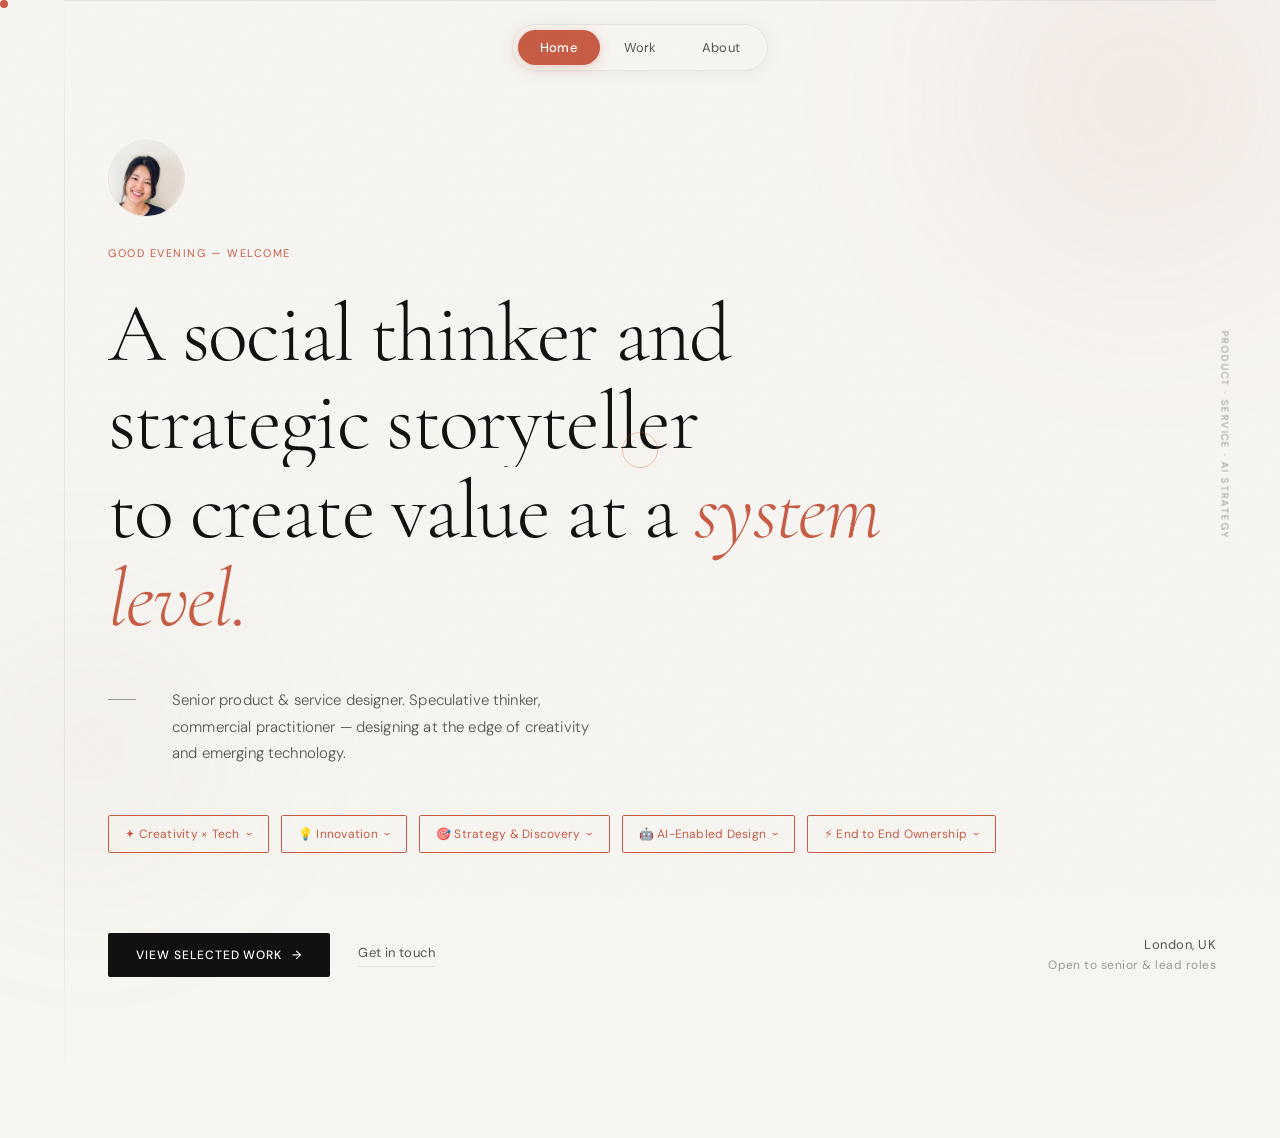
==== commit d35d68c3: "Fix DOCTYPE declaration in index.html" ====
--- a/index.html
+++ b/index.html
@@ -1,4 +1,4 @@
-s<!DOCTYPE html>
+<!DOCTYPE html>
 <html lang="en">
 <head>
   <meta charset="UTF-8" />
@@ -546,166 +546,6 @@
                   <figcaption>Stakeholder ecosystem and design responsibility — illustrating the complexity of cross-team alignment required across the third-party integration, internal working groups, and design ownership.</figcaption>
                 </figure>
 
-                <!-- Working groups & relationships diagram -->
-                <div style="margin:40px 0;font-family:'DM Sans',sans-serif;">
-                  <div style="font-size:10px;letter-spacing:0.13em;color:#bbb;text-transform:uppercase;font-weight:700;margin-bottom:5px;">CASE STUDY · FIGURE 01</div>
-                  <div style="font-family:'Cormorant Garamond',serif;font-size:clamp(22px,2.8vw,32px);font-weight:400;color:#1a1a1a;margin:0 0 6px 0;">Stakeholders &amp; workstreams</div>
-                  <p style="font-size:13.5px;color:#888;margin:0 0 24px 0;line-height:1.6;">A map of the working groups and relationships that shaped Lloyds Bank Connected. The highlighted team marks where I led the design workstream.</p>
-
-                  <div id="fxwg-container" style="position:relative;border:1px solid #e0dcd6;border-radius:12px;background:#fafaf8;padding:32px 80px 32px;box-sizing:border-box;">
-
-                    <div id="fxwg-l1">
-                      <div style="font-size:9px;letter-spacing:0.13em;text-transform:uppercase;color:#bbb;font-weight:700;margin-bottom:8px;">01 END CLIENTS</div>
-                      <div style="border:1px solid #e0dcd6;border-radius:8px;background:#fff;padding:14px 18px;">
-                        <div style="font-family:'Cormorant Garamond',serif;font-size:17px;color:#1a1a1a;margin-bottom:6px;">Corporate customers (with FX needs)</div>
-                        <div style="font-size:12.5px;color:#666;line-height:1.9;">» Client finance teams &nbsp;·&nbsp; » Treasurers &nbsp;·&nbsp; » CFOs</div>
-                      </div>
-                    </div>
-
-                    <div style="height:44px;"></div>
-
-                    <div id="fxwg-l2">
-                      <div style="font-size:9px;letter-spacing:0.13em;text-transform:uppercase;color:#bbb;font-weight:700;margin-bottom:8px;">02 COMMERCIAL BANKING</div>
-                      <div style="display:grid;grid-template-columns:1fr 1fr;gap:14px;">
-                        <div style="border:1px solid #e0dcd6;border-radius:8px;background:#fff;padding:14px 18px;">
-                          <div style="font-family:'Cormorant Garamond',serif;font-size:17px;color:#1a1a1a;margin-bottom:6px;">Markets &amp; Sales</div>
-                          <div style="font-size:12.5px;color:#666;line-height:1.9;">» Markets / Treasury Sales<br>» Relationship Managers</div>
-                        </div>
-                        <div style="border:1px solid #e0dcd6;border-radius:8px;background:#fff;padding:14px 18px;">
-                          <div style="font-family:'Cormorant Garamond',serif;font-size:17px;color:#1a1a1a;margin-bottom:6px;">Business Banking</div>
-                          <div style="font-size:12.5px;color:#666;line-height:1.9;">» Banking<br>» Other products relationship</div>
-                        </div>
-                      </div>
-                    </div>
-
-                    <div style="height:44px;"></div>
-
-                    <div id="fxwg-l3">
-                      <div style="font-size:9px;letter-spacing:0.13em;text-transform:uppercase;color:#bbb;font-weight:700;margin-bottom:8px;">03 PRODUCT &amp; DESIGN</div>
-                      <div style="display:grid;grid-template-columns:1fr 1fr;gap:14px;">
-                        <div style="border:1px solid #e0dcd6;border-radius:8px;background:#fff;padding:14px 18px;">
-                          <div style="font-family:'Cormorant Garamond',serif;font-size:17px;color:#1a1a1a;margin-bottom:6px;">Product</div>
-                          <div style="font-size:12.5px;color:#666;line-height:1.9;">» Core product squad<br>» Roadmap &amp; delivery</div>
-                        </div>
-                        <div style="border:2px solid #cc4a2e;border-radius:8px;background:#fff9f7;padding:14px 18px;">
-                          <div style="font-family:'Cormorant Garamond',serif;font-size:17px;color:#1a1a1a;margin-bottom:6px;">Design &amp; Experience</div>
-                          <div style="font-size:12.5px;color:#666;line-height:1.9;">» Experience Design<br>» Service Design<br>» Research</div>
-                        </div>
-                      </div>
-                    </div>
-
-                    <div style="height:44px;"></div>
-
-                    <div id="fxwg-l4">
-                      <div style="font-size:9px;letter-spacing:0.13em;text-transform:uppercase;color:#bbb;font-weight:700;margin-bottom:8px;">04 PLATFORM PROVIDER (3RD PARTY FINTECH)</div>
-                      <div style="border:1px solid #e0dcd6;border-radius:8px;background:#fff;padding:14px 18px;">
-                        <div style="font-family:'Cormorant Garamond',serif;font-size:17px;color:#1a1a1a;margin-bottom:6px;">Platform provider (CoBa)</div>
-                        <div style="font-size:12.5px;color:#666;line-height:1.9;">» Core platform &nbsp;·&nbsp; » Feature delivery (Provider views, FX, etc.)</div>
-                      </div>
-                    </div>
-
-                    <div style="height:44px;"></div>
-
-                    <div id="fxwg-l5">
-                      <div style="font-size:9px;letter-spacing:0.13em;text-transform:uppercase;color:#bbb;font-weight:700;margin-bottom:8px;">05 DATA &amp; INTEGRATION</div>
-                      <div style="display:grid;grid-template-columns:1fr 1fr;gap:14px;">
-                        <div style="border:1px solid #e0dcd6;border-radius:8px;background:#fff;padding:14px 18px;">
-                          <div style="font-family:'Cormorant Garamond',serif;font-size:17px;color:#1a1a1a;margin-bottom:6px;">Client Data &amp; Analytics</div>
-                          <div style="font-size:12.5px;color:#666;line-height:1.9;">» Accounting data<br>» Data pipelines</div>
-                        </div>
-                        <div style="border:1px solid #e0dcd6;border-radius:8px;background:#fff;padding:14px 18px;">
-                          <div style="font-family:'Cormorant Garamond',serif;font-size:17px;color:#1a1a1a;margin-bottom:6px;">Data integration (3rd party)</div>
-                          <div style="font-size:12.5px;color:#666;line-height:1.9;">» Xero &nbsp;·&nbsp; » QuickBooks<br>» Sage &nbsp;·&nbsp; » NetSuite</div>
-                        </div>
-                      </div>
-                    </div>
-
-                    <svg id="fxwg-svg" style="position:absolute;top:0;left:0;width:100%;height:100%;pointer-events:none;overflow:visible;" xmlns="http://www.w3.org/2000/svg">
-                      <defs>
-                        <marker id="fxwg-dn" markerWidth="7" markerHeight="7" refX="6" refY="3.5" orient="auto"><polygon points="0 0, 7 3.5, 0 7" fill="#cc4a2e"/></marker>
-                        <marker id="fxwg-up" markerWidth="7" markerHeight="7" refX="1" refY="3.5" orient="auto"><polygon points="7 0, 0 3.5, 7 7" fill="#cc4a2e"/></marker>
-                      </defs>
-                    </svg>
-                  </div>
-                </div>
-                <script>
-                (function(){
-                  function draw(){
-                    var c=document.getElementById('fxwg-container');
-                    var svg=document.getElementById('fxwg-svg');
-                    if(!c||!svg) return;
-                    var cr=c.getBoundingClientRect();
-                    var W=cr.width, H=cr.height;
-                    svg.setAttribute('viewBox','0 0 '+W+' '+H);
-                    svg.setAttribute('height',H);
-
-                    var ids=['fxwg-l1','fxwg-l2','fxwg-l3','fxwg-l4','fxwg-l5'];
-                    var b=ids.map(function(id){
-                      var el=document.getElementById(id);
-                      if(!el) return null;
-                      var r=el.getBoundingClientRect();
-                      return {top:r.top-cr.top, bottom:r.bottom-cr.top};
-                    });
-
-                    var lx=78, rx=W-78, ext=36;
-                    var OG='#cc4a2e';
-                    var LL=['UX PLATFORM · FEEDBACK / ADOPTION','REQUIREMENTS','DEFINED SCOPE','INTEGRATION'];
-                    var RL=['UX ONLINE BANKING\nPLATFORMS','DEMO & FEEDBACK\nVIA PILOT CUSTOMERS','SYSTEM THINKING ·\nSTREAMLINED SERVICE','DESIGN JOURNEY ·\nSUCCESS CRITERIA'];
-
-                    function ns(t){return document.createElementNS('http://www.w3.org/2000/svg',t);}
-
-                    function addPath(d,mk){
-                      var p=ns('path');
-                      p.setAttribute('d',d);
-                      p.setAttribute('fill','none');
-                      p.setAttribute('stroke',OG);
-                      p.setAttribute('stroke-width','1.5');
-                      if(mk) p.setAttribute('marker-end','url(#'+mk+')');
-                      svg.appendChild(p);
-                    }
-
-                    function addLabel(lines,x,y,anchor){
-                      var arr=typeof lines==='string'?lines.split('\n'):[lines];
-                      var lh=9;
-                      arr.forEach(function(ln,i){
-                        var t=ns('text');
-                        t.setAttribute('x',x);
-                        t.setAttribute('y',y-(arr.length*lh/2)+i*lh+lh);
-                        t.setAttribute('font-size','7.5');
-                        t.setAttribute('fill',OG);
-                        t.setAttribute('font-family','DM Sans,sans-serif');
-                        t.setAttribute('font-weight','700');
-                        t.setAttribute('letter-spacing','0.1em');
-                        t.setAttribute('text-anchor',anchor||'middle');
-                        t.textContent=ln;
-                        svg.appendChild(t);
-                      });
-                    }
-
-                    for(var i=0;i<b.length-1;i++){
-                      if(!b[i]||!b[i+1]) continue;
-                      var y1=b[i].bottom, y2=b[i+1].top, ym=(y1+y2)/2;
-                      var lo=lx-ext, ro=rx+ext;
-
-                      addPath('M '+lx+','+y1+' C '+lx+','+(ym-2)+' '+lo+','+(ym-2)+' '+lo+','+ym+' C '+lo+','+(ym+2)+' '+lx+','+(ym+2)+' '+lx+','+y2,'fxwg-dn');
-                      addLabel(LL[i], lo-6, ym, 'end');
-
-                      addPath('M '+rx+','+y2+' C '+rx+','+(ym+2)+' '+ro+','+(ym+2)+' '+ro+','+ym+' C '+ro+','+(ym-2)+' '+rx+','+(ym-2)+' '+rx+','+y1,'fxwg-up');
-                      addLabel(RL[i], ro+6, ym, 'start');
-                    }
-
-                    if(b[2]&&b[3]){
-                      var dy1=b[2].bottom, dy2=b[3].top;
-                      var cx=lx+(rx-lx)*0.75;
-                      addPath('M '+cx+','+dy1+' L '+cx+','+dy2,'fxwg-dn');
-                      addLabel('INFLUENCE SCOPE /\nDESIGN GUARDRAILS', cx+8, (dy1+dy2)/2, 'start');
-                    }
-                  }
-                  if(document.readyState!=='loading'){draw();}
-                  else{document.addEventListener('DOMContentLoaded',draw);}
-                  setTimeout(draw,300);
-                })();
-                </script>
 
               </div>
             </div>
@@ -2559,7 +2399,7 @@
                 </div>
                 <div style="margin:40px 0 0 0;text-align:center;">
                   <img src="assets/images/ai_impact_effort_matrix.png" alt="AI Opportunity Discovery — Impact vs. Effort" style="max-width:520px;width:100%;border-radius:14px;box-shadow:0 4px 24px rgba(0,0,0,0.07);margin-bottom:10px;" />
-                  <div style="font-size:13px;color:#666;line-height:1.6;margin-top:4px;">AI Opportunity Discovery — Impact vs. Effort<br>A simplified prioritisation framework mapping discovered AI opportunities against the value they create and the effort required to ship them.</div>
+                  <div style="font-size:12px;color:var(--ink-3);line-height:1.6;font-style:italic;margin-top:12px;max-width:640px;margin-left:auto;margin-right:auto;">AI Opportunity Discovery — Impact vs. Effort<br>A simplified prioritisation framework mapping discovered AI opportunities against the value they create and the effort required to ship them.</div>
                 </div>
               </div>
             </div>
@@ -2868,4 +2708,4 @@
   <script src="scripts.js"></script>
   <script src="landing.js"></script>
 </body>
-</html>+</html>
--- a/styles.css
+++ b/styles.css
@@ -405,7 +405,7 @@
 .cs-hero-img img { width:100%; height:100%; object-fit:cover; object-position:center top; display:block; }
 .tool-sketch-video { width:100%; margin:24px 0 28px; }
 .tool-sketch-video video { width:100%; border-radius:16px; display:block; background:#000; }
-.tool-sketch-video-caption { margin:12px 0 0; font-size:13px; color:#666; letter-spacing:0.01em; }
+.tool-sketch-video-caption { margin:12px 0 0; font-size:12px; color:var(--ink-3); line-height:1.6; font-style:italic; }
 .cs-hero-placeholder { width:100%; aspect-ratio:16/7; display:flex; align-items:center; justify-content:center; background:#EEECEA; }
 .cs-hero-placeholder .inner { width:52%; max-width:640px; background:white; border-radius:8px; padding:28px 32px; box-shadow:0 20px 60px rgba(0,0,0,.08); }
 .ph-row { display:flex; gap:16px; margin-bottom:12px; }
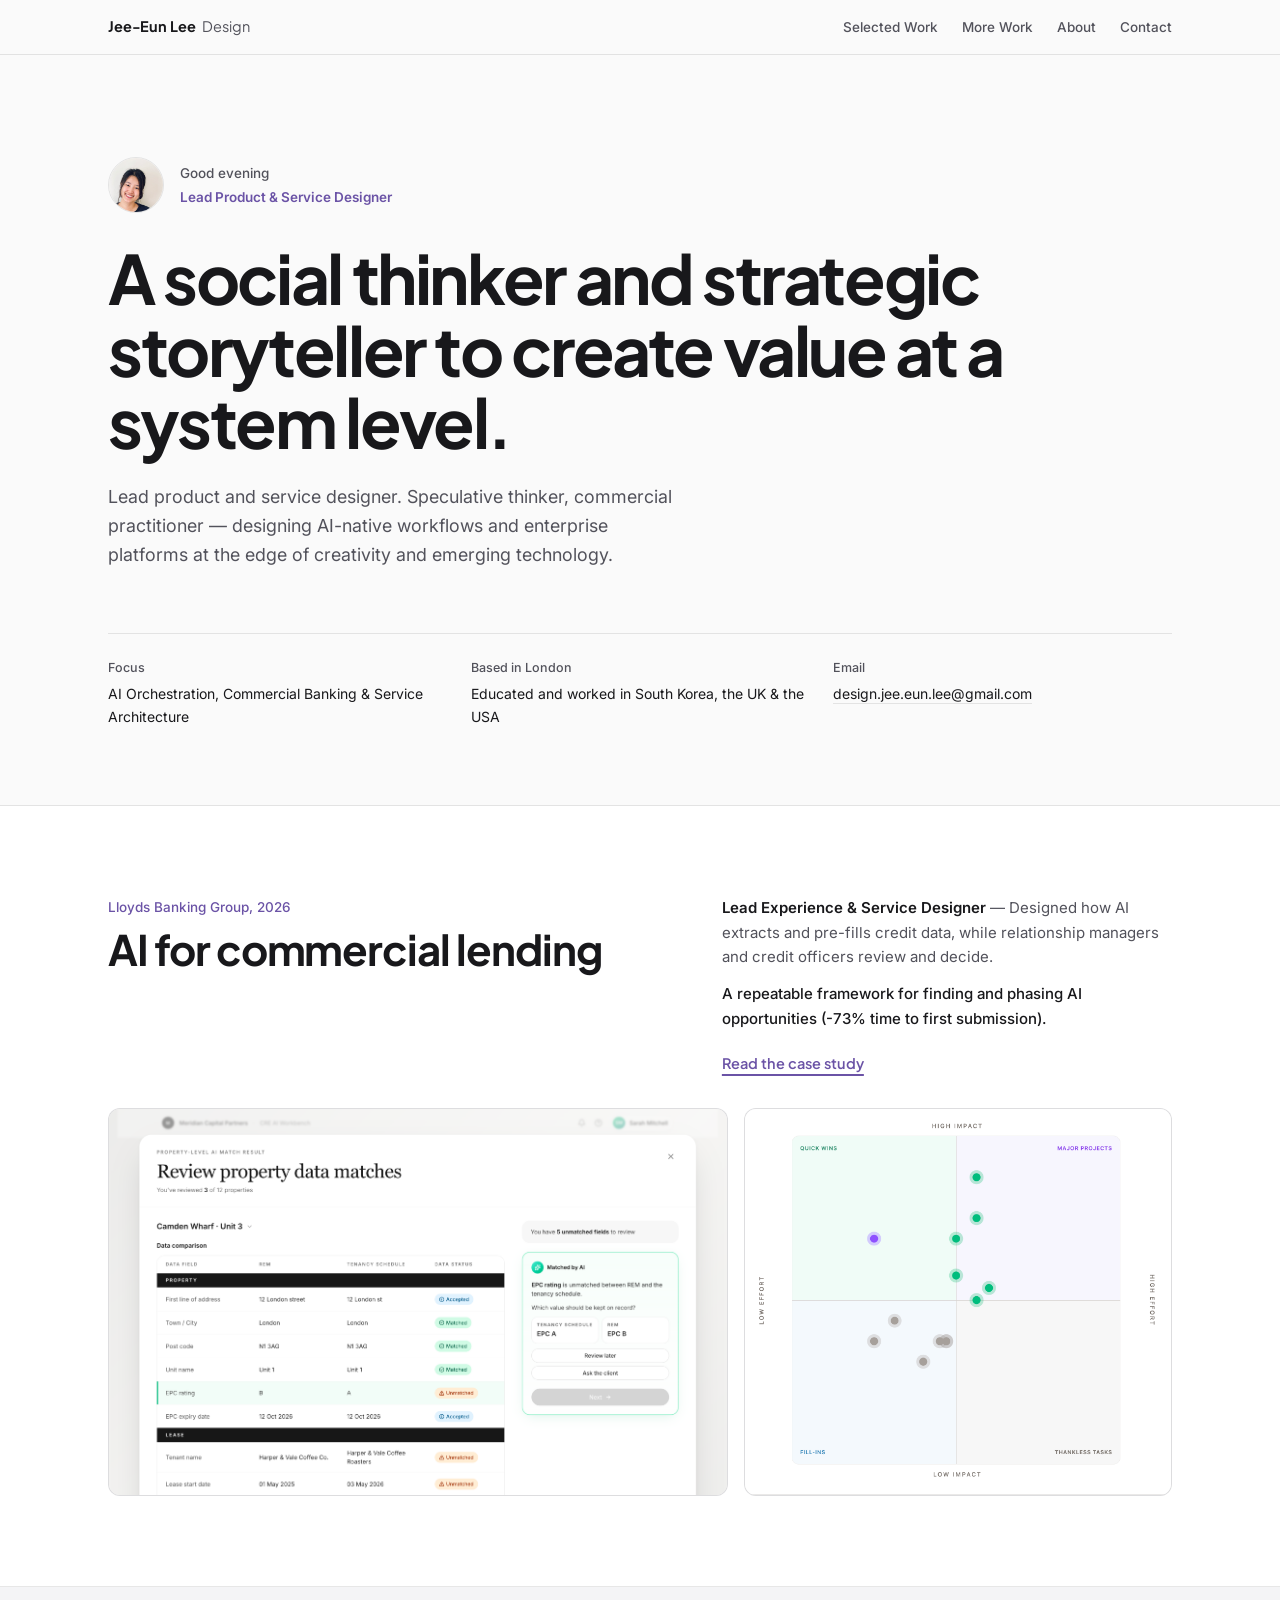
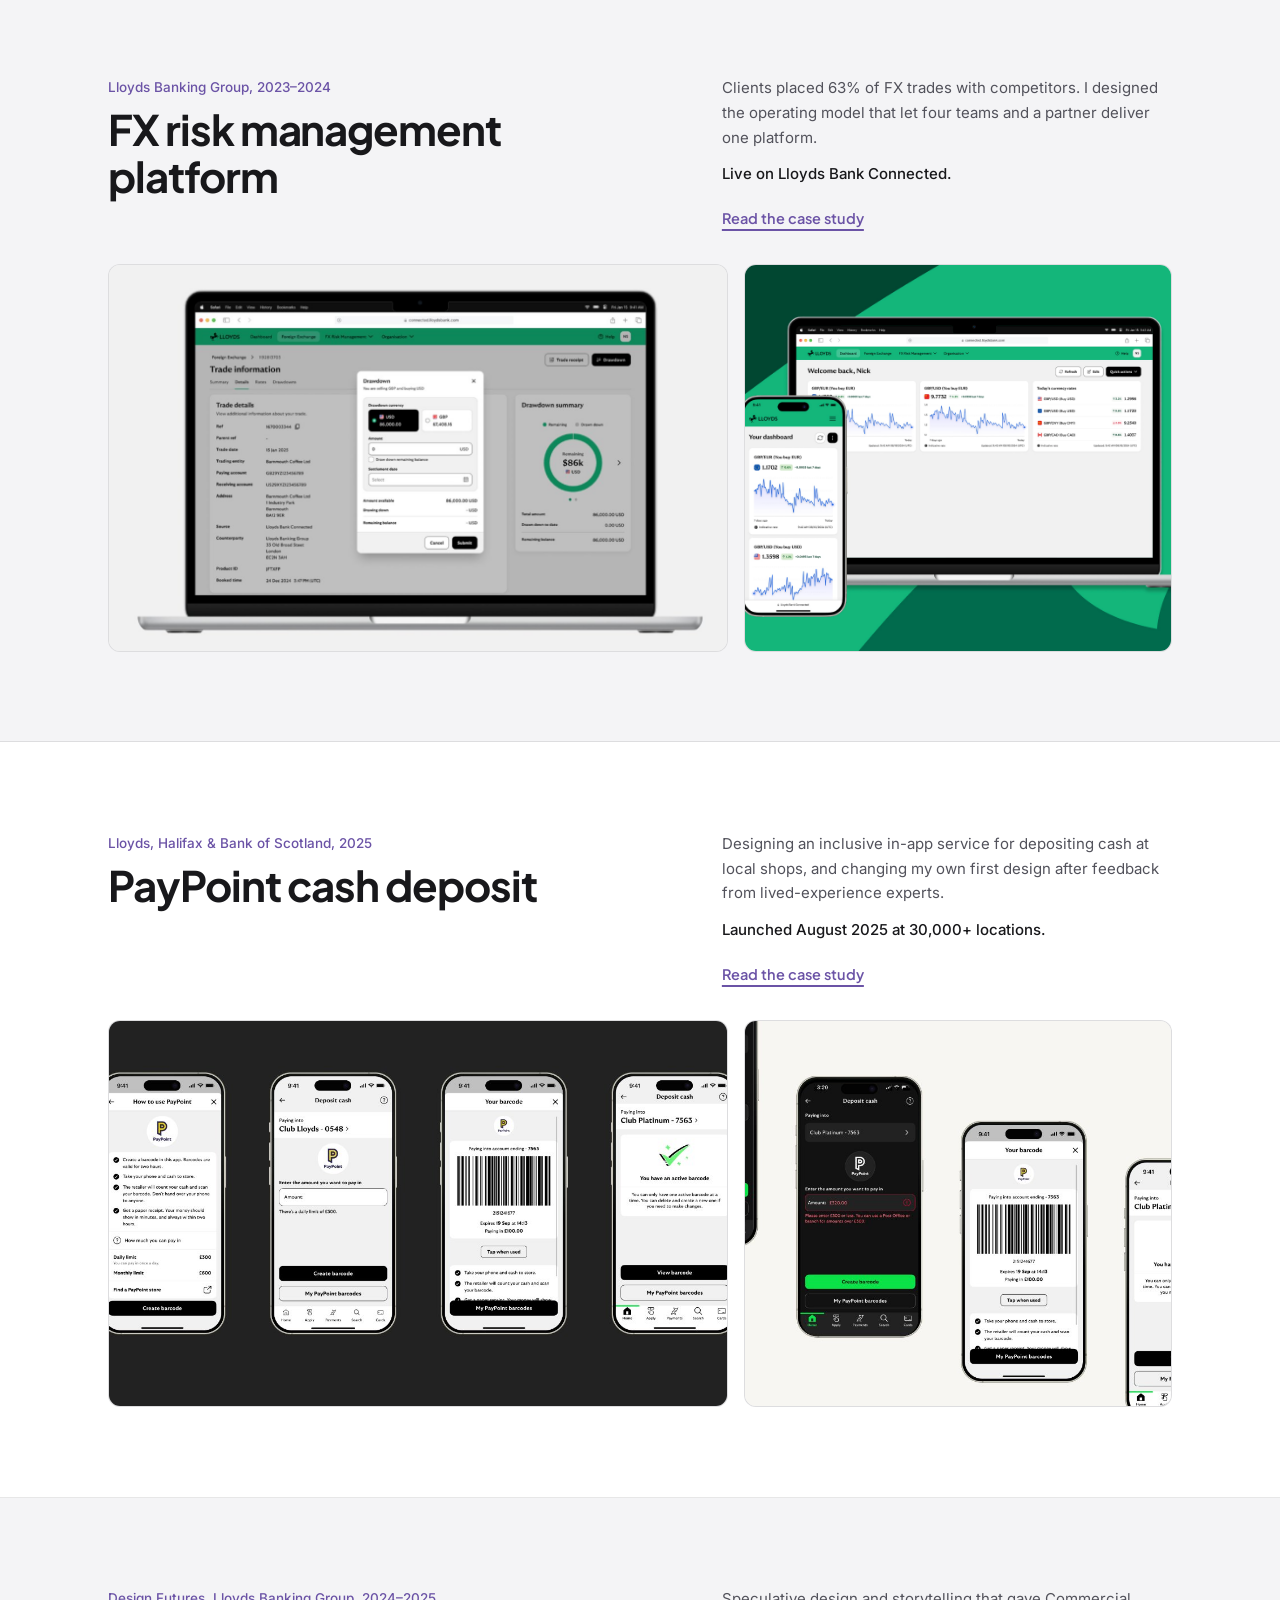
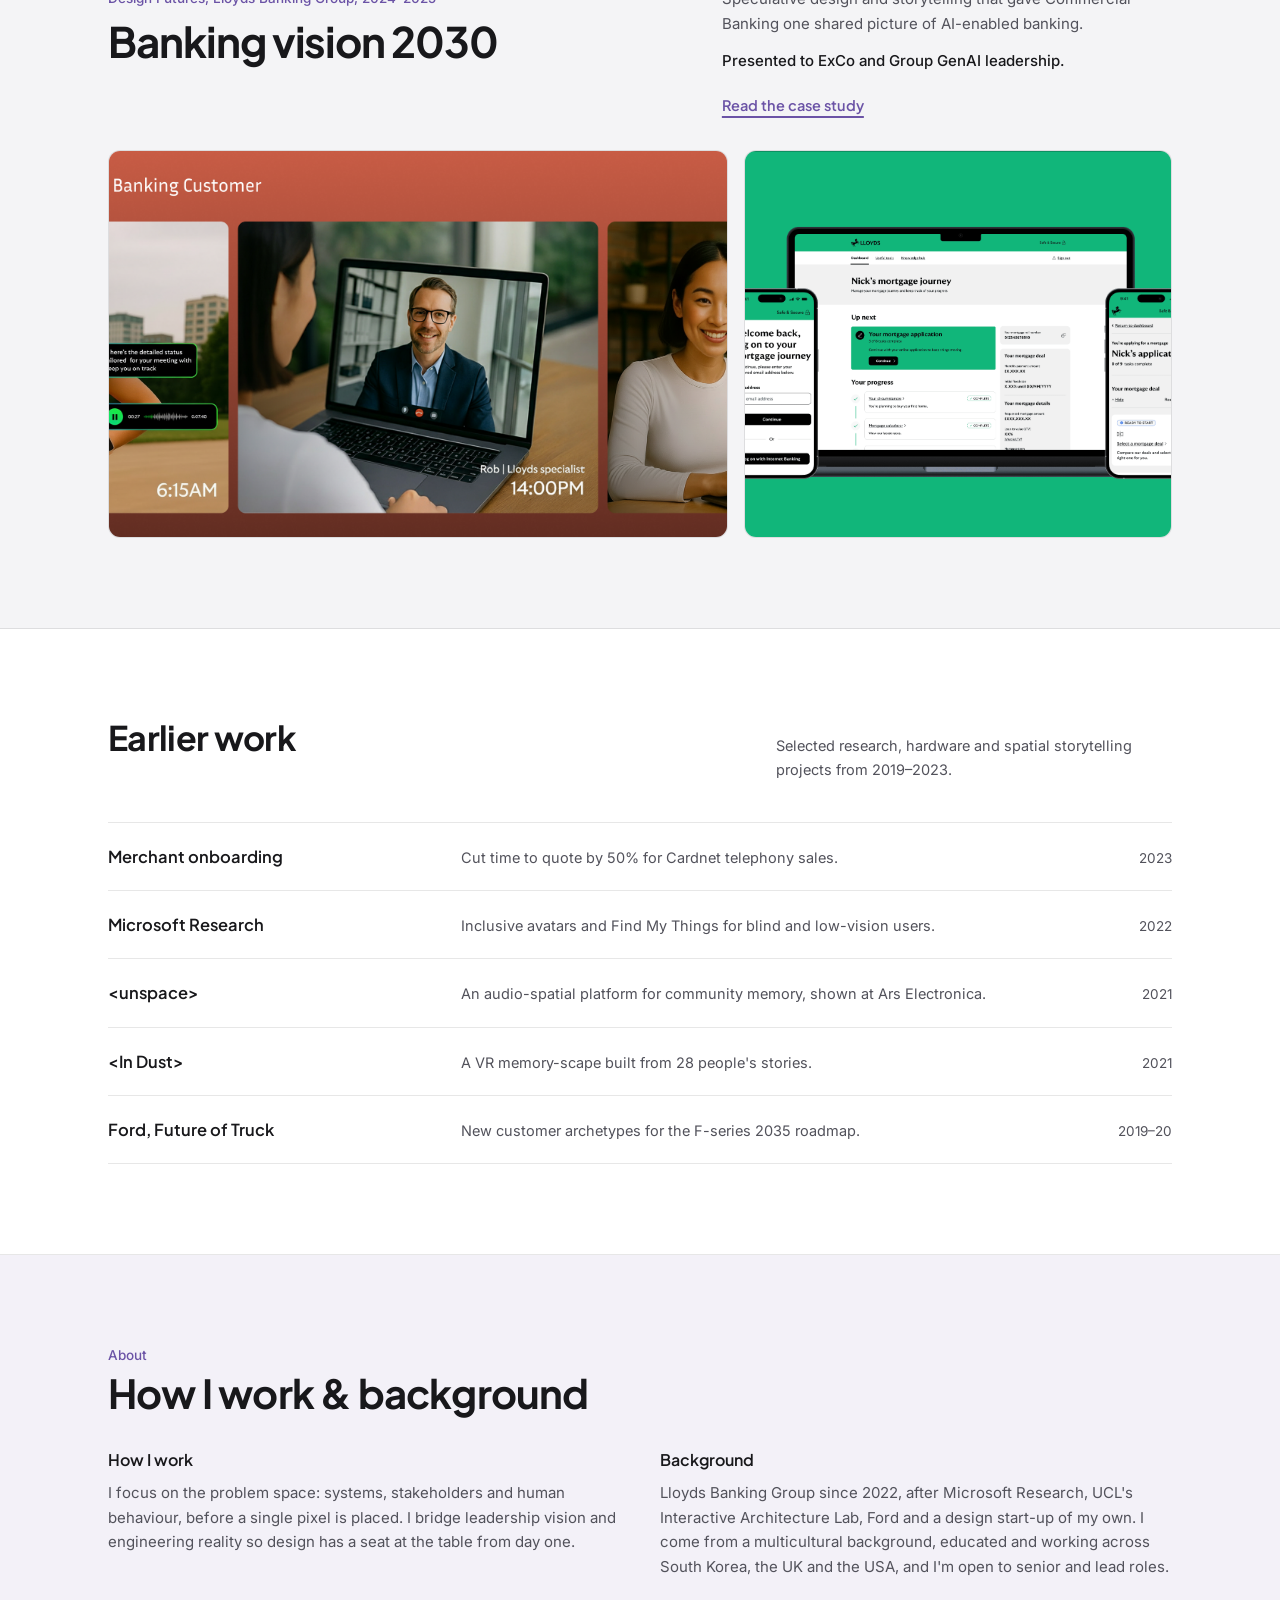
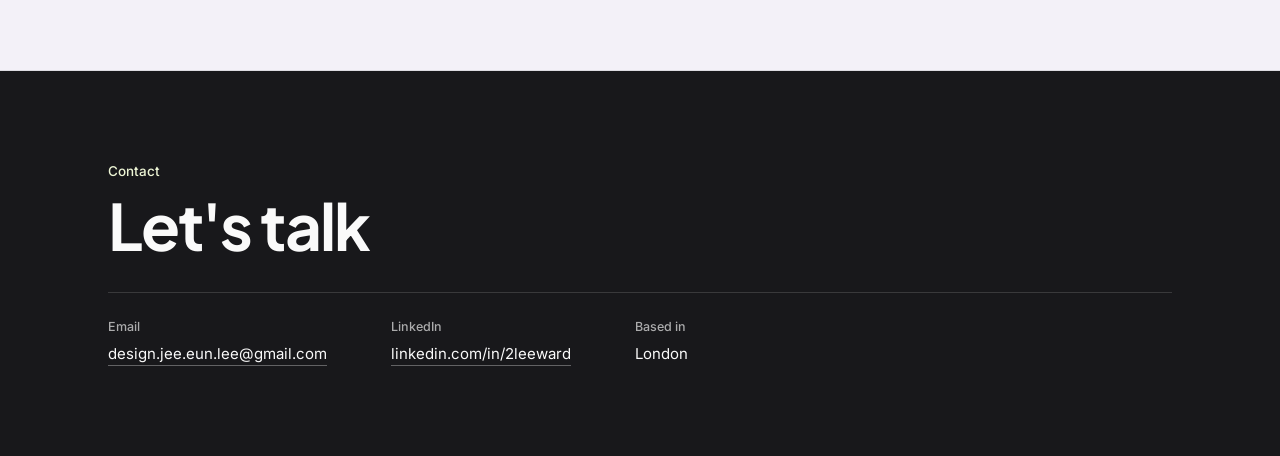
==== commit 66507af4: "Add files via upload" ====
--- a/index.html
+++ b/index.html
@@ -1,2711 +1,348 @@
 <!DOCTYPE html>
 <html lang="en">
 <head>
-  <meta charset="UTF-8" />
-  <meta name="viewport" content="width=device-width, initial-scale=1.0" />
-  <meta name="referrer" content="strict-origin-when-cross-origin" />
-  <title>Jee-Eun Lee — Product Designer</title>
-  <link rel="preconnect" href="https://fonts.googleapis.com" />
-  <link rel="preconnect" href="https://fonts.gstatic.com" crossorigin />
-  <link href="https://fonts.googleapis.com/css2?family=Cormorant+Garamond:ital,wght@0,300;0,400;1,300;1,400&family=DM+Sans:wght@300;400;500&display=swap" rel="stylesheet" />
-  <link rel="stylesheet" href="styles.css" />
+<meta charset="UTF-8">
+<meta name="viewport" content="width=device-width, initial-scale=1">
+<title>Jee-Eun Lee — Lead Product &amp; Service Designer</title>
+<link rel="preconnect" href="https://fonts.googleapis.com">
+<link rel="preconnect" href="https://fonts.gstatic.com" crossorigin>
+<link href="https://fonts.googleapis.com/css2?family=Inter:wght@400;500;600&family=Plus+Jakarta+Sans:wght@500;600;700&display=swap" rel="stylesheet">
+<script src="passcode-gate.js"></script>
+<script>
+if (window.location.hash === '#lending') {
+  window.location.replace('lending.html');
+}
+</script>
+<style>
+:root{
+  --bg:#FAFAFA;
+  --surface:#FFFFFF;
+  --surface-alt:#F4F4F6;
+  --surface-tint:#F3F1F8;
+  --ink:#18181B;
+  --muted:#52525B;
+  --accent:#6B53A6;
+  --lime-bg:#EDF5D5;
+  --lime-ink:#4A6118;
+  --dark-bg:#18181B;
+  --hairline:rgba(24,24,27,.10);
+  --radius:12px;
+  --font-display:'Plus Jakarta Sans',system-ui,sans-serif;
+  --font-sans:'Inter',system-ui,sans-serif;
+}
+*{box-sizing:border-box;margin:0}
+html{scroll-behavior:smooth}
+body{
+  background:var(--bg);
+  color:var(--ink);
+  font-family:var(--font-sans);
+  font-size:15.5px;
+  line-height:1.65;
+  -webkit-font-smoothing:antialiased;
+}
+a{color:inherit}
+a:focus-visible{outline:2px solid var(--accent);outline-offset:3px}
+
+/* Top Navigation */
+.topbar{
+  position:sticky;top:0;z-index:50;
+  background:rgba(250,250,250,.94);
+  backdrop-filter:blur(10px);
+  border-bottom:1px solid var(--hairline);
+}
+.topbar-inner{
+  max-width:1160px;margin:0 auto;padding:15px clamp(20px,4vw,48px);
+  display:flex;justify-content:space-between;align-items:center;gap:16px;
+}
+.brand{font-family:var(--font-display);font-size:14.5px;font-weight:700;text-decoration:none;letter-spacing:-.01em}
+.brand span{font-weight:400;color:var(--muted);margin-left:4px}
+.nav-links{display:flex;gap:24px;align-items:center}
+.nav-links a{font-size:13.5px;font-weight:500;text-decoration:none;color:var(--muted);transition:color .15s}
+.nav-links a:hover{color:var(--accent)}
+
+.container{max-width:1160px;margin:0 auto;padding:0 clamp(20px,4vw,48px)}
+h1,h2,h3{font-family:var(--font-display);color:var(--ink)}
+
+/* Hero */
+.hero-wrap{
+  padding:clamp(56px,8vw,108px) 0 clamp(48px,6vw,84px);
+  background:var(--bg);
+  border-bottom:1px solid var(--hairline);
+}
+.hero-top-row{display:flex;align-items:center;gap:16px;margin-bottom:28px}
+.avatar{
+  width:56px;height:56px;border-radius:50%;
+  object-fit:cover;object-position:60% top;
+  border:1px solid var(--hairline);flex-shrink:0;display:block;
+}
+.greeting{font-size:13.5px;font-weight:500;color:var(--muted)}
+.role-line{font-size:13.5px;font-weight:600;color:var(--accent);margin-top:2px}
+.hero-headline{
+  font-family:var(--font-display);
+  font-size:clamp(38px,5.6vw,68px);
+  line-height:1.06;font-weight:700;letter-spacing:-.035em;
+  max-width:19ch;color:var(--ink);
+}
+.hero-desc-row{margin-top:24px;max-width:58ch}
+.statement{font-size:clamp(16px,1.4vw,18px);line-height:1.62;color:var(--muted)}
+.hero-foot{
+  display:grid;grid-template-columns:repeat(3,1fr);gap:24px;
+  margin-top:clamp(40px,5vw,64px);padding-top:24px;border-top:1px solid var(--hairline);
+  font-size:14px;color:var(--ink);
+}
+.hero-foot dt{font-size:12.5px;font-weight:500;color:var(--muted);margin-bottom:4px}
+.hero-foot dd{margin:0}
+.hero-foot a{text-decoration:none;border-bottom:1px solid var(--hairline);padding-bottom:1px}
+.hero-foot a:hover{color:var(--accent);border-bottom-color:var(--accent)}
+
+/* Section Rhythm */
+.slide{padding:clamp(56px,7vw,92px) 0;border-bottom:1px solid var(--hairline)}
+.slide--light{background:var(--bg)}
+.slide--white{background:var(--surface)}
+.slide--alt{background:var(--surface-alt)}
+.slide--tint{background:var(--surface-tint)}
+
+.sec-head{display:flex;justify-content:space-between;align-items:baseline;gap:20px;flex-wrap:wrap;margin-bottom:40px}
+.sec-head h2{font-size:clamp(26px,3vw,34px);line-height:1.15;letter-spacing:-.02em}
+.sec-head p{max-width:44ch;font-size:14.5px;color:var(--muted)}
+
+/* Project Showcase */
+.proj-top{display:grid;grid-template-columns:1.25fr 1fr;gap:clamp(24px,4vw,64px);align-items:start}
+.proj-org{font-size:13.5px;font-weight:500;color:var(--accent);margin-bottom:8px}
+.proj-top h2,.proj-top h3{font-size:clamp(28px,3.8vw,42px);line-height:1.1;letter-spacing:-.025em}
+.meta{font-size:15px;color:var(--muted)}
+.meta b{color:var(--ink);font-weight:600}
+.meta p+p{margin-top:12px}
+.meta .outcome{color:var(--ink);font-weight:500}
+.cta-link{
+  display:inline-block;margin-top:20px;
+  font-family:var(--font-display);font-size:14.5px;font-weight:600;
+  text-decoration:underline;text-underline-offset:5px;text-decoration-thickness:1.5px;
+  color:var(--accent);transition:color .15s;
+}
+.cta-link:hover{color:var(--ink)}
+.shots{display:grid;grid-template-columns:1.45fr 1fr;gap:16px;margin-top:32px;align-items:stretch}
+.shots figure{
+  border-radius:var(--radius);overflow:hidden;border:1px solid var(--hairline);
+  background:var(--surface-alt);aspect-ratio:16/10;
+}
+.shots figure:last-child{aspect-ratio:auto;height:100%}
+.shots img{width:100%;height:100%;object-fit:cover;display:block}
+
+/* More Work List */
+.list{border-top:1px solid var(--hairline)}
+.list a{
+  display:grid;grid-template-columns:1.1fr 2fr 88px;gap:24px;padding:20px 0;
+  border-bottom:1px solid var(--hairline);text-decoration:none;align-items:baseline;
+  transition:color .15s;
+}
+.list a:hover strong{color:var(--accent)}
+.list strong{font-family:var(--font-display);font-size:16.5px;font-weight:600;color:var(--ink);transition:color .15s}
+.list span{font-size:14.5px;color:var(--muted)}
+.list em{font-style:normal;text-align:right;font-size:13.5px;color:var(--muted)}
+
+/* About */
+.about-header{display:flex;align-items:center;gap:22px;margin-bottom:32px}
+.about-subtitle{font-size:13.5px;font-weight:500;color:var(--accent);margin-bottom:4px}
+.about-header h2{font-size:clamp(28px,3.8vw,40px);line-height:1.1;letter-spacing:-.02em}
+.cols{display:grid;grid-template-columns:1fr 1fr;gap:40px;font-size:15px;color:var(--muted)}
+.cols h3{font-size:16px;font-weight:600;margin-bottom:8px;color:var(--ink)}
+
+/* Footer */
+.footer-wrap{background:var(--dark-bg);color:var(--bg);padding:clamp(56px,7vw,92px) 0}
+.footer-label{font-size:13.5px;font-weight:500;color:var(--lime-bg);margin-bottom:10px}
+.footer-wrap h2{color:var(--bg);font-size:clamp(36px,5.5vw,64px);letter-spacing:-.03em;line-height:1.06}
+.contact-foot{display:flex;gap:clamp(24px,5vw,72px);flex-wrap:wrap;margin-top:32px;padding-top:24px;border-top:1px solid rgba(255,255,255,.14);font-size:15px}
+.contact-foot dt{font-size:12.5px;font-weight:500;color:rgba(250,250,250,.65);margin-bottom:4px}
+.contact-foot dd{margin:0}
+.contact-foot a{text-decoration:none;border-bottom:1px solid rgba(255,255,255,.32);padding-bottom:2px}
+.contact-foot a:hover{border-bottom-color:var(--lime-bg);color:var(--lime-bg)}
+
+@media(max-width:860px){
+  .hero-foot,.proj-top,.shots,.cols{grid-template-columns:1fr}
+  .shots figure:last-child{aspect-ratio:16/10;height:auto}
+  .list a{grid-template-columns:1fr auto;gap:8px 16px}.list span{grid-column:1/-1;order:3}
+  .about-header{flex-direction:column;align-items:flex-start}
+  .nav-links{gap:16px}
+}
+@media(max-width:480px){
+  .topbar-inner{flex-wrap:wrap}
+  .nav-links{width:100%;justify-content:space-between;font-size:13px}
+}
+</style>
 </head>
 <body>
 
-  <!-- Custom cursor -->
-  <div class="cursor" id="cursor"></div>
-  <div class="cursor-ring" id="cursorRing"></div>
-
-  <!-- Parallax orb backgrounds -->
-  <div class="parallax-bg" id="parallaxBg">
-    <div class="orb orb-1"></div>
-    <div class="orb orb-2"></div>
-  </div>
-
-  <nav id="nav">
-    <div class="pill-nav-wrap">
-      <div class="pill-nav" id="pill-nav">
-        <button class="pill-btn active" id="nav-home" onclick="switchTab('home')">Home</button>
-        <button class="pill-btn" id="nav-work" onclick="switchTab('work')">Work</button>
-        <button class="pill-btn" id="nav-about" onclick="switchTab('about')">About</button>
-      </div>
-    </div>
-  </nav>
-
-  <!-- ══════════════ HOME ══════════════ -->
-  <div class="page active" id="page-home">
-
-    <section class="landing">
-
-      <!-- Architectural rules -->
-      <div class="landing-rule"></div>
-      <span class="landing-footnote">Product · Service · AI Strategy</span>
-
-      <!-- Portrait -->
-      <div class="landing-portrait" style="padding-left:calc(64px + 44px);margin-bottom:20px;">
-        <div class="profile-glow">
-          <img src="assets/images/profile.JPG" alt="Jee-Eun Lee" style="width:77px;height:77px;border-radius:50%;object-fit:cover;object-position:60% top;border:1.5px solid var(--border);display:block;" />
-        </div>
-      </div>
-
-      <!-- Eyebrow / time-based greeting -->
-      <p class="landing-eyebrow" id="greeting-text">Good morning — welcome</p>
-
-      <!-- Split headline with mask-reveal animation -->
-      <h1 class="landing-headline">
-        <span class="hl-line"><span class="hl-inner">A social thinker and strategic storyteller</span></span>
-        <span class="hl-line"><span class="hl-inner">to create value at a <em>system level.</em></span></span>
-      </h1>
-
-      <!-- Descriptor with horizontal rule -->
-      <div class="landing-descriptor">
-        <div class="descriptor-rule"></div>
-        <p class="landing-sub">Senior product &amp; service designer. Speculative thinker, commercial practitioner — designing at the edge of creativity and emerging technology.</p>
-      </div>
-
-      <!-- Chips — all dropdown logic unchanged -->
-      <div class="landing-chips">
-
-        <div class="chip-wrap">
-          <span class="chip chip-has-dropdown chip--accent" id="chip-creativity" onclick="toggleDropdown('creativity', event)">
-            ✦ Creativity &times; Tech
-          </span>
-          <div class="dropdown" id="dropdown-creativity">
-            <a href="#" class="dropdown-item" onclick="event.preventDefault(); showCase('unspace')">&lt;unspace&gt; — Audio-spatial platform for community memory</a>
-            <a href="#" class="dropdown-item" onclick="event.preventDefault(); showCase('indust')">&lt;In Dust&gt; — Virtual memory-scape VR experience</a>
-            <a href="#" class="dropdown-item" onclick="event.preventDefault(); showCase('msr')">Microsoft Research — Inclusive Avatars in Mixed Reality</a>
-          </div>
-        </div>
-
-        <div class="chip-wrap">
-          <span class="chip chip-has-dropdown chip--accent" id="chip-innovation" onclick="toggleDropdown('innovation', event)">
-            💡 Innovation
-          </span>
-          <div class="dropdown" id="dropdown-innovation">
-            <a href="#" class="dropdown-item" onclick="event.preventDefault(); showCase('df2030')">Future Experience Vision for Banking</a>
-            <a href="#" class="dropdown-item" onclick="event.preventDefault(); showCase('ford')">Ford Future of Truck — Strategic archetype design</a>
-            <a href="#" class="dropdown-item" onclick="event.preventDefault(); showCase('msr')">Microsoft Research — Inclusive Futures in AI &amp; Mixed Reality</a>
-          </div>
-        </div>
-
-        <div class="chip-wrap">
-          <span class="chip chip-has-dropdown chip--accent" id="chip-strategy" onclick="toggleDropdown('strategy', event)">
-            🎯 Strategy &amp; Discovery
-          </span>
-          <div class="dropdown" id="dropdown-strategy">
-            <a href="#" class="dropdown-item" onclick="event.preventDefault(); showCase('fx-platform')">Transforming accounting data into actionable insight</a>
-            <a href="#" class="dropdown-item" onclick="event.preventDefault(); showCase('onboarding')">Redesigning conversation for card payment services onboarding</a>
-            <a href="#" class="dropdown-item" onclick="event.preventDefault(); showCase('paypoint')">Designing an inclusive service for vulnerable customers</a>
-          </div>
-        </div>
-
-        <div class="chip-wrap">
-          <span class="chip chip-has-dropdown chip--accent" id="chip-ai" onclick="toggleDropdown('ai', event)">
-            🤖 AI-Enabled Design
-          </span>
-          <div class="dropdown" id="dropdown-ai">
-            <a href="#" class="dropdown-item" onclick="event.preventDefault(); showCase('df2030')">Future Experience Vision for Banking — AI scenario planning</a>
-            <a href="#" class="dropdown-item" onclick="event.preventDefault(); showCase('msr')">Microsoft Research — Teachable AI tool helps blind and low-vision people find lost personal items </a>
-            <a href="#" class="dropdown-item" onclick="event.preventDefault(); showCase('lending')">AI-Powered Commercial Lending Portal — broker to back office</a>
-            <a href="#" class="dropdown-item" onclick="event.preventDefault(); showCase('lending')">CRE Loan Review Automation — AI document ingestion</a>
-          </div>
-        </div>
-
-        <div class="chip-wrap">
-          <span class="chip chip-has-dropdown chip--accent" id="chip-e2e" onclick="toggleDropdown('e2e', event)">
-            ⚡ End to End Ownership
-          </span>
-          <div class="dropdown" id="dropdown-e2e">
-            <a href="#" class="dropdown-item" onclick="event.preventDefault(); showCase('paypoint')">In App — Enabling customers to deposit cash at local shops</a>
-            <a href="#" class="dropdown-item" onclick="event.preventDefault(); showCase('fx-platform')">New Platform — Smart FX risk management</a>
-          </div>
-        </div>
-
-      </div>
-
-      <!-- CTA row -->
-      <div class="landing-bottom">
-        <div class="cta-group">
-          <button class="landing-cta magnetic" onclick="switchTab('work')">
-            <span>View Selected Work</span>
-            <span class="cta-arrow">→</span>
-          </button>
-          <a href="mailto:design.jee.eun.lee@gmail.com" class="cta-secondary">Get in touch</a>
-        </div>
-        <div class="landing-location">
-          <strong>London, UK</strong>
-          Open to senior &amp; lead roles
-        </div>
-      </div>
-
-
-    </section>
-
-  </div><!-- end home -->
-
-  <!-- ══════════════ WORK ══════════════ -->
-  <div class="page" id="page-work">
-
-    <section class="works-section" id="work-section" style="padding-top: 120px;">
-      <div class="wrap">
-        <div class="works-header">
-          <p class="works-label">Selected Work</p>
-          <h2 class="works-intro">A focused collection of projects where strategy <em>meets</em> craft.</h2>
-        </div>
-
-        <!-- Scroll indicator -->
-        <div class="scroll-hint scroll-hint--page">
-          <div class="scroll-line"></div>
-          <span class="scroll-label">Scroll</span>
-        </div>
-
-        <div class="project-row fade-in" onclick="showCase('df2030')">
-          <div class="project-num">01</div>
-          <div class="project-info">
-            <p class="project-category">Design Futures · Speculative Design · AI Strategy</p>
-            <h2 class="project-name">Future Experience Vision for Banking</h2>
-            <p class="project-desc">Designing AI-enabled future experience for 2030—speculative design and strategic storytelling to shape Commercial Banking's customer vision and guide executive strategy.</p>
-            <div class="project-tags">
-              <span class="project-tag">AI Product Design</span>
-              <span class="project-tag">Speculative Design</span>
-              <span class="project-tag">Narrative Strategy</span>
-              <span class="project-tag">Futures Thinking</span>
-            </div>
-            <span class="project-link">View case study →</span>
-          </div>
-          <div class="project-thumb t2" style="padding:0;overflow:hidden;">
-            <img src="assets/images/DF_thumbnail.png" alt="Design Futures 2030" style="width:100%;height:100%;object-fit:cover;display:block;" />
-          </div>
-        </div>
-
-        <div class="project-row fade-in" onclick="showCase('fx-platform')">
-          <div class="project-num">02</div>
-          <div class="project-info">
-            <p class="project-category">Commercial Banking · Enterprise Platform · Service Design</p>
-            <h2 class="project-name">FX Risk Management Platform</h2>
-            <p class="project-desc">A platform designed for scaling businesses to transform accounting data into actionable insight—enabling smarter FX decisions, clearer risk management, and confident cash flow control.</p>
-            <div class="project-tags">
-              <span class="project-tag">Strategic Orchestration</span>
-              <span class="project-tag">Journey Mapping</span>
-              <span class="project-tag">Multi-team Governance</span>
-              <span class="project-tag">Enterprise UX</span>
-            </div>
-            <span class="project-link">View case study →</span>
-          </div>
-          <div class="project-thumb t1" style="padding:0;overflow:hidden;">
-            <img src="assets/images/fx-thumbnail.png" alt="FX Risk Management Platform" style="width:100%;height:100%;object-fit:cover;display:block;" />
-          </div>
-        </div>
-
-        <div class="project-row fade-in" onclick="showCase('lending')">
-          <div class="project-num">03</div>
-          <div class="project-info">
-            <p class="project-category">AI Discovery · Commercial Lending · Enterprise UX</p>
-            <h2 class="project-name">AI discovery and delivery for commercial lending</h2>
-            <p class="project-desc">A connected case study of CRE loan review automation and credit narrative generation—shaping AI-enabled workflows for risk-critical lending decisions.</p>
-            <div class="project-tags">
-              <span class="project-tag">AI Strategy</span>
-              <span class="project-tag">Document Intelligence</span>
-              <span class="project-tag">Human-in-the-loop</span>
-              <span class="project-tag">Commercial Lending</span>
-            </div>
-            <span class="project-link">View case study →</span>
-          </div>
-          <div class="project-thumb t3" style="padding:0;overflow:hidden;">
-            <img src="assets/images/lending_thumbnail.png" alt="AI discovery and delivery — Commercial lending" style="width:100%;height:100%;object-fit:cover;display:block;" />
-          </div>
-        </div>
-
-        <div class="project-row fade-in" onclick="showCase('msr')">
-          <div class="project-num">04</div>
-          <div class="project-info">
-            <p class="project-category">AI Research · Accessibility · Mixed Reality · Human-Computer Interaction</p>
-            <h2 class="project-name">Inclusive Futures in AI &amp; Mixed Reality</h2>
-            <p class="project-desc">Two research projects at Microsoft Research Cambridge: defining ethical foundations for inclusive avatars in spatial computing, and co-designing human-AI interaction for Blind and Low-Vision users — contributing to the Seeing AI ecosystem.</p>
-            <div class="project-tags">
-              <span class="project-tag">Accessibility Research</span>
-              <span class="project-tag">Co-Design</span>
-              <span class="project-tag">AI Interaction</span>
-              <span class="project-tag">Mixed Reality</span>
-            </div>
-            <span class="project-link">View case study →</span>
-          </div>
-          <div class="project-thumb" style="background:#F0EDE8;display:flex;align-items:center;justify-content:center;">
-            <div style="text-align:center;padding:24px;">
-              <div style="width:40px;height:40px;margin:0 auto 12px;display:grid;grid-template-columns:1fr 1fr;gap:3px;">
-                <div style="background:#F25022;border-radius:2px;"></div>
-                <div style="background:#7FBA00;border-radius:2px;"></div>
-                <div style="background:#00A4EF;border-radius:2px;"></div>
-                <div style="background:#FFB900;border-radius:2px;"></div>
-              </div>
-              <div style="font-family:'DM Sans',sans-serif;font-size:12px;font-weight:500;color:#333;letter-spacing:0.02em;">Microsoft Research</div>
-            </div>
-          </div>
-        </div>
-
-        <div class="project-row fade-in" onclick="showCase('unspace')">
-          <div class="project-num">05</div>
-          <div class="project-info">
-            <p class="project-category">Speculative Design · Spatial Interaction · Community Resilience</p>
-            <h2 class="project-name">&lt;unspace&gt; — Audio-spatial platform for community memory</h2>
-            <p class="project-desc">A physical-digital platform preserving and sharing community stories through sensory, audio-spatial experiences — developed with Hackney Wick residents facing rapid gentrification.</p>
-            <div class="project-tags">
-              <span class="project-tag">Spatial Interaction</span>
-              <span class="project-tag">Participatory Design</span>
-              <span class="project-tag">Speculative Design</span>
-              <span class="project-tag">Community Research</span>
-            </div>
-            <span class="project-link">View case study →</span>
-          </div>
-          <div class="project-thumb t6" style="padding:0;overflow:hidden;">
-            <img src="assets/images/unspace_hero.JPG" alt="unspace" style="width:100%;height:100%;object-fit:cover;display:block;" />
-          </div>
-        </div>
-
-        <div class="project-row fade-in" onclick="showCase('indust')">
-          <div class="project-num">06</div>
-          <div class="project-info">
-            <p class="project-category">Speculative Design · VR · Memory · Interactive Architecture</p>
-            <h2 class="project-name">&lt;In Dust&gt; — Virtual memory-scape VR experience</h2>
-            <p class="project-desc">A virtual reality memory-scape using dust as a metaphor for our relationship with the planet and each other — collecting stories from 28 individuals to create an immersive, navigable world of audio memories. The seed project of &lt;unspace&gt;.</p>
-            <div class="project-tags">
-              <span class="project-tag">Speculative Design</span>
-              <span class="project-tag">VR Experience</span>
-              <span class="project-tag">Participatory Research</span>
-              <span class="project-tag">Interactive Architecture</span>
-            </div>
-            <span class="project-link">View case study →</span>
-          </div>
-          <div class="project-thumb t6" style="padding:0;overflow:hidden;">
-            <img src="assets/images/Indust_hero.png" alt="In Dust" style="width:100%;height:100%;object-fit:cover;display:block;" />
-          </div>
-        </div>
-
-        <div class="project-row fade-in" onclick="showCase('paypoint')">
-          <div class="project-num">07</div>
-          <div class="project-info">
-            <p class="project-category">Service Design · Everyday Banking · Financial Inclusion</p>
-            <h2 class="project-name">PayPoint Cash Deposit</h2>
-            <p class="project-desc">Enabling customers to deposit cash at local shops through PayPoint—designing an inclusive service that maintains banking access for vulnerable customers while supporting branch closure strategy.</p>
-            <div class="project-tags">
-              <span class="project-tag">Inclusive Design</span>
-              <span class="project-tag">Service Design</span>
-              <span class="project-tag">User Research</span>
-              <span class="project-tag">End-to-End UX</span>
-            </div>
-            <span class="project-link">View case study →</span>
-          </div>
-          <div class="project-thumb t3" style="padding:0;overflow:hidden;">
-            <img src="assets/images/paypoint-cash-deposit.png" alt="PayPoint Cash Deposit" style="width:100%;height:100%;object-fit:cover;display:block;" />
-          </div>
-        </div>
-
-        <div class="project-row fade-in" onclick="showCase('onboarding')">
-          <div class="project-num">08</div>
-          <div class="project-info">
-            <p class="project-category">Service Design · Telephony · B2B Onboarding</p>
-            <h2 class="project-name">Redesigning the merchant onboarding experience</h2>
-            <p class="project-desc">Redesigning the telephony sales and onboarding journey for business customers—reducing call duration by 50% while improving conversational flow and colleague confidence.</p>
-            <div class="project-tags">
-              <span class="project-tag">Discovery Research</span>
-              <span class="project-tag">Co-creation</span>
-              <span class="project-tag">Onboarding</span>
-              <span class="project-tag">Service Design leadership</span>
-            </div>
-            <span class="project-link">View case study →</span>
-          </div>
-          <div class="project-thumb t4" style="padding:0;overflow:hidden;">
-            <img src="assets/images/CDC_thumbnail.png" alt="Merchant onboarding" style="width:100%;height:100%;object-fit:cover;display:block;" />
-          </div>
-        </div>
-
-        <div class="project-row fade-in" onclick="showCase('ford')">
-          <div class="project-num">09</div>
-          <div class="project-info">
-            <p class="project-category">Automotive · Strategic Research · Human-Centred Design</p>
-            <h2 class="project-name">Ford Motor Company — Future of Truck</h2>
-            <p class="project-desc">Redefining archetypes for Ford's best-selling F-series trucks by uncovering overlooked customer segments and translating deep user research into strategic product roadmaps for 2035 and beyond.</p>
-            <div class="project-tags">
-              <span class="project-tag">Archetype Design</span>
-              <span class="project-tag">Co-creation Workshops</span>
-              <span class="project-tag">Speculative Design</span>
-              <span class="project-tag">Strategic Roadmapping</span>
-            </div>
-            <span class="project-link">View case study →</span>
-          </div>
-          <div class="project-thumb t5" style="padding:0;overflow:hidden;">
-            <img src="assets/images/Ford_truck_photo.jpg" alt="Ford Future of Truck" style="width:100%;height:100%;object-fit:cover;display:block;" />
-          </div>
-        </div>
-
-      </div>
-    </section>
-
-    <footer>
-      <div class="wrap">
-        <h2>Let's create something exceptional together.</h2>
-        <p>Open to senior and lead design roles. Always happy to connect.</p>
-        <div class="footer-links">
-          <a href="mailto:design.jee.eun.lee@gmail.com">Email</a>
-          <a href="https://www.linkedin.com/in/2leeward" target="_blank">LinkedIn</a>
-        </div>
-        <small>© 2026 Jee-Eun Lee. All rights reserved.</small>
-      </div>
-    </footer>
-
-  </div><!-- end work -->
-
-  <!-- ══════════════ ABOUT ══════════════ -->
-  <div class="page" id="page-about">
-
-    <section class="about-strip" style="padding-top: 160px;">
-      <div class="wrap">
-        <div>
-          <h2>Designing at the intersection of strategy, discovery, and emerging technology.</h2>
-          <p>I'm a product designer with a deep focus on the problem space—understanding systems, stakeholders, and the nuances of human behaviour before a single pixel is placed.</p>
-          <p>My approach is rooted in cross-functional collaboration. I bridge the gap between leadership vision and engineering reality, ensuring design has a seat at the table from day one.</p>
-          <p>Currently open to senior and lead opportunities where I can drive product strategy, mentor teams, and shape AI-enabled experiences.</p>
-          <a href="mailto:design.jee.eun.lee@gmail.com" class="about-cta">Get in touch</a>
-        </div>
-        <div>
-          <ul class="exp-list">
-            <li class="exp-item">
-              <span class="exp-year">2022–Now</span>
-              <div>
-                <div class="exp-title">Senior Product &amp; Service Designer</div>
-                <div class="exp-co">Lloyds Banking Group · London, UK</div>
-              </div>
-            </li>
-            <li class="exp-item">
-              <span class="exp-year">Jan–Apr 2022</span>
-              <div>
-                <div class="exp-title">Interaction Designer</div>
-                <div class="exp-co">Microsoft Research · Cambridge, UK</div>
-              </div>
-            </li>
-            <li class="exp-item">
-              <span class="exp-year">2020–2022</span>
-              <div>
-                <div class="exp-title">Interaction Designer &amp; Interactive Media Researcher</div>
-                <div class="exp-co">Interactive Architecture Lab, The Bartlett, UCL · London, UK</div>
-              </div>
-            </li>
-            <li class="exp-item">
-              <span class="exp-year">2019–2020</span>
-              <div>
-                <div class="exp-title">Interaction Designer</div>
-                <div class="exp-co">Ford Motor Company · Detroit, MI, USA</div>
-              </div>
-            </li>
-            <li class="exp-item">
-              <span class="exp-year">2017–2019</span>
-              <div>
-                <div class="exp-title">Co-founder, Creative Director</div>
-                <div class="exp-co">Fren · Savannah, GA, USA</div>
-              </div>
-            </li>
-            <li class="exp-item">
-              <span class="exp-year">2011–2014</span>
-              <div>
-                <div class="exp-title">Visual Designer</div>
-                <div class="exp-co">Freelance · Seoul, Korea</div>
-              </div>
-            </li>
-          </ul>
-        </div>
-      </div>
-    </section>
-
-    <footer>
-      <div class="wrap">
-        <h2>Let's create something exceptional together.</h2>
-        <p>Open to senior and lead design roles. Always happy to connect.</p>
-        <div class="footer-links">
-          <a href="mailto:design.jee.eun.lee@gmail.com">Email</a>
-          <a href="https://www.linkedin.com/in/2leeward" target="_blank">LinkedIn</a>
-        </div>
-        <small>© 2026 Jee-Eun Lee. All rights reserved.</small>
-      </div>
-    </footer>
-
-  </div><!-- end about -->
-
-
-  <!-- ══════════════ FX PLATFORM CASE STUDY ══════════════ -->
-  <div class="page" id="page-fx-platform">
-    <div class="cs-page">
-      <header class="cs-header">
-        <div class="wrap">
-          <div class="cs-breadcrumb"><button onclick="switchTab('work')">← Work</button> / FX Risk Management Platform</div>
-          <div class="cs-header-grid">
-            <div>
-              <h1 class="cs-title">FX Risk Management Platform</h1>
-              <p class="cs-summary">A platform designed for scaling businesses to transform accounting data into actionable insight—enabling smarter FX decisions, clearer risk management, and confident cash flow control.</p>
-              <p class="cs-date">2023–2024</p>
-            </div>
-            <div class="cs-meta">
-              <div class="cs-meta-item"><div class="cs-meta-label">Client</div><div class="cs-meta-value">Lloyds Banking Group</div></div>
-              <div class="cs-meta-item"><div class="cs-meta-label">Role</div><div class="cs-meta-value">Service Designer</div></div>
-              <div class="cs-meta-item"><div class="cs-meta-label">Collaboration</div><div class="cs-meta-value">Commercial Banking, Markets, Client Data & Analytics</div></div>
-            </div>
-          </div>
-        </div>
-      </header>
-
-      <div class="cs-hero-img" style="max-height:none;">
-        <img src="assets/images/profile-photo.png" alt="FX Risk Management Platform — Lloyds Bank Connected on laptop and mobile" style="width:100%;height:auto;display:block;" />
-      </div>
-
-      <div class="cs-wide-container" style="max-width:1200px;margin:24px auto 0;padding:0 40px;">
-        <a href="https://www.lloydsbank.com/business/international/foreign-exchange/connected.html" target="_blank" rel="noopener" style="display:inline-flex;align-items:center;gap:12px;padding:14px 20px;background:#F5F0E8;border-radius:8px;border:1px solid rgba(0,0,0,0.07);text-decoration:none;">
-          <div style="width:32px;height:32px;background:#006A4E;border-radius:6px;display:flex;align-items:center;justify-content:center;flex-shrink:0;">
-            <svg width="14" height="14" viewBox="0 0 24 24" fill="none" xmlns="http://www.w3.org/2000/svg"><path d="M4 22h16a2 2 0 0 0 2-2V4a2 2 0 0 0-2-2H8a2 2 0 0 0-2 2v4" stroke="white" stroke-width="2" stroke-linecap="round"/><path d="M2 15h10M8 11l4 4-4 4" stroke="white" stroke-width="2" stroke-linecap="round" stroke-linejoin="round"/></svg>
-          </div>
-          <div>
-            <div style="font-family:'DM Sans',sans-serif;font-size:13px;font-weight:500;color:#1a1a1a;margin-bottom:1px;">Lloyds Bank Connected — FX Risk Management Platform</div>
-            <div style="font-family:'DM Sans',sans-serif;font-size:11px;color:#999;">lloydsbank.com ↗</div>
-          </div>
-        </a>
-      </div>
-
-      <!-- Scroll indicator -->
-      <div class="scroll-hint scroll-hint--page">
-        <div class="scroll-line"></div>
-        <span class="scroll-label">Scroll</span>
-      </div>
-
-      <div class="cs-body">
-        <div class="wrap">
-
-          <div class="cs-section">
-            <div class="cs-section-layout">
-              <div class="cs-section-label"><h3>Context &amp; Role</h3></div>
-              <div class="cs-section-content">
-                <p>I served as the central experience design orchestrator across a complex, multi-team delivery environment—governing quality, aligning third-party design delivery, facilitating sign-off, managing end-to-end journeys, and enabling stakeholder feedback across Commercial Banking, Markets, Client Data &amp; Analytics, and a third-party partner (CoBa).</p>
-                <p>This wasn't a traditional product design role. It required designing the operating model itself: how teams would collaborate, how quality would be maintained, and how client value would be measured beyond just feature launches.</p>
-                <figure class="cs-figure">
-                  <img src="assets/images/fx-stakeholder-ecosystem.jpg" alt="Stakeholder ecosystem map" />
-                  <figcaption>Stakeholder ecosystem mapping workshop — identifying all actors across Commercial Banking, Markets, and Partnerships to establish the operating model.</figcaption>
-                </figure>
-              </div>
-            </div>
-          </div>
-
-          <div class="cs-section">
-            <div class="cs-section-layout">
-              <div class="cs-section-label"><h3>The problem</h3></div>
-              <div class="cs-section-content">
-                <p>Commercial Banking clients were executing 63% of their FX transactions with competitors—revealing major leakage and unmet needs in Lloyds' FX experience. Clients wanted a simple, digital way to view exposures, ingest accounting data, and hedge FX risk without relying on telephony.</p>
-                
-                <div style="background:var(--white);border:1px solid var(--border);border-radius:10px;padding:32px 40px;margin:32px 0">
-                  <div style="font-size:48px;font-weight:600;color:var(--ink);margin-bottom:8px">63%</div>
-                  <div style="font-size:15px;color:var(--ink-2)">of FX transactions executed with competitors</div>
-                </div>
-
-                <h4>Experience goals (based on user research)</h4>
-                <div class="goals-grid">
-                  <div class="goal-card">
-                    <div class="goal-icon">💡</div>
-                    <p>Create a simple, intuitive digital platform for FX exposure visibility and decision making</p>
-                  </div>
-                  <div class="goal-card">
-                    <div class="goal-icon">📊</div>
-                    <p>Enable SME clients to self-manage FX exposure more frequently based on live data insights</p>
-                  </div>
-                  <div class="goal-card">
-                    <div class="goal-icon">⚡</div>
-                    <p>Enable colleagues to spend less time on simple FX queries and more time supporting strategic decisions</p>
-                  </div>
-                </div>
-              </div>
-            </div>
-          </div>
-
-          <div class="cs-section">
-            <div class="cs-section-layout">
-              <div class="cs-section-label"><h3>The challenge</h3></div>
-              <div class="cs-section-content">
-                <p>Delivering a third-party FX platform within Lloyds' Experience Standards required more than integration—it demanded alignment across brand, accessibility, and contractual touchpoints.</p>
-                <p>We needed to ensure the partner experience felt seamless and native to Lloyds, while identifying and removing friction across the most critical journeys: onboarding, data integration, user management, and FX booking flows.</p>
-                
-                <div class="insight-card">
-                  <h4>Key delivery challenges</h4>
-                  <p><strong>Fragmented delivery environment:</strong> Multiple teams operating on different timelines, with critical roles like solution architect and E2E testing manager initially missing—creating ambiguity and slowing alignment.</p>
-                  <p><strong>Complex data ingestion journeys:</strong> Data flows between CD&amp;A, Markets, and the third-party platform needed mapping, risk assessment, and translation into implementable UX.</p>
-                  <p><strong>Third-party experience quality:</strong> Ensuring the partner's delivery met Lloyds' brand guidelines, accessibility standards, and experience quality expectations.</p>
-                  <p><strong>End-to-end journey friction:</strong> The overall service journey had numerous handoffs across onboarding, consent, data integration, FX booking, and user management.</p>
-                  <p><strong>Experience debt:</strong> No established measurement framework meant the business was absorbing friction through front-line telephone and email — effective, but unsustainable. The goal was to reduce that load while preserving the human rapport. </p>
-                </div>
-                <figure class="cs-figure">
-                  <img src="assets/images/fx-journey-map.jpg" alt="As-is journey mapping session" />
-                  <figcaption>As-is service journey mapping — documenting existing onboarding, consent, and FX booking flows across all touchpoints to surface friction points before redesign.</figcaption>
-                </figure>
-
-                <figure class="cs-figure">
-                  <img src="assets/images/fx_stakeholders.png" alt="FX project stakeholder map and design responsibility" style="width:100%;height:auto;display:block;" />
-                  <figcaption>Stakeholder ecosystem and design responsibility — illustrating the complexity of cross-team alignment required across the third-party integration, internal working groups, and design ownership.</figcaption>
-                </figure>
-
-
-              </div>
-            </div>
-          </div>
-
-          <div class="cs-section">
-            <div class="cs-section-layout">
-              <div class="cs-section-label"><h3>My approach</h3></div>
-              <div class="cs-section-content">
-                <p>I tackled these challenges through a combination of strategic orchestration, hands-on journey design, and operational rigor.</p>
-
-                <h4>Established the experience operating model</h4>
-                <p>Introduced a design-led operating model with weekly design governance, structured feedback loops, and a shared view of dependencies across teams. This created the alignment infrastructure that was previously missing.</p>
-
-                <h4>Mapped complex data flows into sharable artefacts</h4>
-                <p>Worked directly with Client Data &amp; Analytics and Markets to map data flows, risks, and gaps—then translated these into service flows and UX artefacts that non-technical stakeholders could understand and act on.</p>
-
-                <figure class="cs-figure">
-                  <img src="assets/images/fx-service-blueprint.png" alt="End-to-end service journey map" />
-                  <figcaption>End-to-end service journey map — charting client and colleague flows across onboarding, data integration, FX booking, and user management, shared across four workstreams.</figcaption>
-                </figure>
-                <h4>Governed third-party design quality</h4>
-                <p>Ran weekly design reviews with the third-party partner, providing actionable feedback against Lloyds' brand guidelines and UX quality standards before each release. This wasn't gatekeeping—it was coaching the partner team toward native-feeling experiences.</p>
-
-                <h4>Identified and prioritised journey friction</h4>
-                <p>Conducted end-to-end journey assessments across onboarding, data integration, consent, FX booking, and user management. Documented friction points and fed improvement opportunities directly into product and engineering backlogs.</p>
-
-                <h4>Reframed success measurement</h4>
-                <p>Applied internal Design Excellence assessments and DAC accessibility reviews to establish a shared understanding of experience success—shifting the conversation from "did we launch?" to "did we create client value?"</p>
-                <figure class="cs-figure">
-                  <img src="assets/images/fx-screen-exploration.png" alt="Early screen explorations" />
-                  <figcaption>Early wireframe explorations — iterative screen designs for the FX booking flows, tested with clients before partner handoff for build.</figcaption>
-                </figure>
-                <figure class="cs-figure">
-                  <img src="assets/images/fx-single-multi-screens.png" alt="Single and multi FX execution flow" />
-                  <figcaption>Single &amp; Multi FX execution flows — final screen sequences covering trade entry, quote review, and confirmation for both individual and bulk FX transactions.</figcaption>
-                </figure>
-              </div>
-            </div>
-          </div>
-
-          <div class="cs-section">
-            <div class="cs-section-layout">
-              <div class="cs-section-label"><h3>My impact</h3></div>
-              <div class="cs-section-content">
-                <div style="background:var(--white);border:1px solid var(--border);border-radius:10px;padding:28px 32px;margin-bottom:24px">
-                  <h4 style="margin-top:0;margin-bottom:16px">Key contributions</h4>
-                  <ul style="list-style:none;padding:0;margin:0">
-                    <li style="padding:12px 0;border-bottom:1px solid var(--border);font-size:15px">✓ Established the experience operating model between Lloyds Banking Group and third-party partner (CoBa)</li>
-                    <li style="padding:12px 0;border-bottom:1px solid var(--border);font-size:15px">✓ Defined end-to-end client and colleague journeys, shared across workstreams to support alignment and delivery</li>
-                    <li style="padding:12px 0;border-bottom:1px solid var(--border);font-size:15px">✓ Ran weekly design governance sessions, identifying risks and driving continuous journey improvements</li>
-                    <li style="padding:12px 0;font-size:15px">✓ Established success-measurement approach using Design Excellence assessments and DAC accessibility reviews</li>
-                  </ul>
-                </div>
-
-                <p>This project demonstrated that great service design isn't just about crafting individual touchpoints—it's about designing the collaboration model, quality standards, and measurement frameworks that enable teams to deliver coherent, valuable experiences at scale.</p>
-                <figure class="cs-figure">
-                  <img src="assets/images/fx-risk-management.png" alt="FX Risk Management dashboard — final product" />
-                  <figcaption>The delivered platform — FX Risk Management dashboard showing trade information, drawdown flow, and live rate monitoring across desktop and mobile. Live on Lloyds Bank Connected.</figcaption>
-                </figure>
-
-                <a href="https://www.lloydsbank.com/business/international/foreign-exchange/connected.html" target="_blank" rel="noopener" style="display:inline-flex;align-items:center;gap:12px;padding:14px 20px;background:#F5F0E8;border-radius:8px;border:1px solid rgba(0,0,0,0.07);text-decoration:none;margin-top:16px;">
-                  <div style="width:32px;height:32px;background:#006A4E;border-radius:6px;display:flex;align-items:center;justify-content:center;flex-shrink:0;">
-                    <svg width="14" height="14" viewBox="0 0 24 24" fill="none" xmlns="http://www.w3.org/2000/svg"><path d="M10 13a5 5 0 0 0 7.54.54l3-3a5 5 0 0 0-7.07-7.07l-1.72 1.71" stroke="white" stroke-width="2" stroke-linecap="round"/><path d="M14 11a5 5 0 0 0-7.54-.54l-3 3a5 5 0 0 0 7.07 7.07l1.71-1.71" stroke="white" stroke-width="2" stroke-linecap="round"/></svg>
-                  </div>
-                  <div>
-                    <div style="font-family:'DM Sans',sans-serif;font-size:13px;font-weight:500;color:#1a1a1a;margin-bottom:1px;">Lloyds Bank Connected — FX Platform</div>
-                    <div style="font-family:'DM Sans',sans-serif;font-size:11px;color:#999;">lloydsbank.com ↗</div>
-                  </div>
-                </a>
-              </div>
-            </div>
-          </div>
-
-          <div class="cs-section">
-            <div class="cs-section-layout">
-              <div class="cs-section-label"><h3>Reflection</h3></div>
-              <div class="cs-section-content">
-                <div class="pull-quote">"The hardest design challenge wasn't the platform itself—it was designing how distributed teams would collaborate to deliver it."</div>
-                
-                <h4>What I learned</h4>
-                <p>Service design at enterprise scale requires equal parts craft and orchestration. The most valuable design contribution wasn't a specific screen or flow—it was establishing the operating rhythm that allowed multiple teams to stay aligned, maintain quality, and measure what actually mattered.</p>
-                
-                <h4>What I'd do differently</h4>
-                <p>Stay focused within your area of speciality to keep delivery productive and efficient — but invest early in finding the right rhythm for cross-stakeholder alignment. </p>
-                
-                <p>Regular check-ins with large stakeholder groups aren't overhead; they're the mechanism that prevents misalignment from compounding. The earlier you establish how the group will stay in sync, the less time you spend course-correcting later.</p>
-              </div>
-            </div>
-          </div>
-
-        </div>
-      </div>
-
-      <div class="cs-next">
-        <div class="wrap">
-          <p class="next-label">Next Project</p>
-          <div class="cs-next-card" onclick="showCase('df2030')">
-            <div>
-              <h3>Future Experience Vision for Banking</h3>
-              <p>Designing AI-enabled future experience for 2030—speculative design and strategic storytelling.</p>
-            </div>
-            <div class="cs-next-thumb t2"><div class="mock-ui" style="height:100%"><div class="mock-card" style="width:65%"><div class="mock-bar" style="width:90%"></div><div class="mock-bar" style="width:60%"></div></div></div></div>
-          </div>
-        </div>
-      </div>
-    </div>
-  </div><!-- end fx-platform -->
-
-
-  <!-- ══════════════ DF2030 CASE STUDY ══════════════ -->
-  <div class="page" id="page-df2030">
-    <div class="cs-page">
-      <header class="cs-header">
-        <div class="wrap">
-          <div class="cs-breadcrumb"><button onclick="switchTab('work')">← Work</button> / Future Experience Vision for Banking</div>
-          <div class="cs-header-grid">
-            <div>
-              <h1 class="cs-title">Future Experience Vision for Banking</h1>
-              <p class="cs-summary">Designing AI-enabled future experience for 2030—speculative design and strategic storytelling to shape Commercial Banking's customer vision and guide executive strategy.</p>
-              <p class="cs-date">2024-2025</p>
-            </div>
-            <div class="cs-meta">
-              <div class="cs-meta-item"><div class="cs-meta-label">Team</div><div class="cs-meta-value">Design Futures, Lloyds Banking Group</div></div>
-              <div class="cs-meta-item"><div class="cs-meta-label">Role</div><div class="cs-meta-value">Product Design</div></div>
-              <div class="cs-meta-item"><div class="cs-meta-label">Collaboration</div><div class="cs-meta-value"> Creative Technologist, Applied Data Scientist, Visual Designer, Motion Designer, Design Researcher</div></div>
-            </div>
-          </div>
-        </div>
-      </header>
-
-      <div class="cs-hero-img">
-        <img src="assets/images/DF_hero_storyboard.png" alt="Lloyds BCB 2030 Vision — Personalised, turbo-charged, sector-driven proactive insight dashboard" />
-      </div>
-
-      <div class="cs-wide-container" style="max-width:1200px;margin:40px auto 0;padding:0 40px;">
-        <video autoplay loop muted playsinline controls style="width:100%;display:block;border-radius:10px;">
-          <source src="https://res.cloudinary.com/da1enlw0j/video/upload/v1773428196/DF_BCB_video_qzeiom.mp4" type="video/mp4" />
-          Your browser does not support the video tag.
-        </video>
-      </div>
-
-      <!-- Scroll indicator -->
-      <div class="scroll-hint scroll-hint--page">
-        <div class="scroll-line"></div>
-        <span class="scroll-label">Scroll</span>
-      </div>
-
-      <div class="cs-body">
-        <div class="wrap">
-
-          <div class="cs-section">
-            <div class="cs-section-layout">
-              <div class="cs-section-label"><h3>The challenge</h3></div>
-              <div class="cs-section-content">
-                <p>Operating as an in-house design agency, the team ran 3-week sprints across different business areas — each one producing a future experience vision to align leaders and seed downstream product thinking. </p>
-                <p>Topics varied widely depending on the brief, spanning retail and business banking moments such as home buying, shopping experiences, and growing a business in future contexts.</p>
-              </div>
-            </div>
-          </div>
-
-          <div class="cs-section">
-            <div class="cs-section-layout">
-              <div class="cs-section-label"><h3>The goal</h3></div>
-              <div class="cs-section-content">
-                <p>Create a future-facing 2030 experience vision that would align teams across Commercial, Data, AI, Design, and Product on a single narrative.</p>
-                
-                <div class="goals-grid">
-                  <div class="goal-card">
-                    <div class="goal-icon">🤖</div>
-                    <p>Demonstrate how AI can make business financial management automated, proactive, and seamless</p>
-                  </div>
-                  <div class="goal-card">
-                    <div class="goal-icon">🎯</div>
-                    <p>Show a realistic but aspirational view of the customer journey for 2030</p>
-                  </div>
-                  <div class="goal-card">
-                    <div class="goal-icon">🎬</div>
-                    <p>Produce a conceptual video + strategic deck suitable for ExCo-level provocation and ideation</p>
-                  </div>
-                </div>
-
-                <h4 style="margin-top:32px">Design principles established</h4>
-                <p>The vision was anchored around five foundational principles: contextual, conversational, proactive, composable, and invisible—ensuring AI feels natural rather than intrusive.</p>
-              </div>
-            </div>
-          </div>
-
-          <div class="cs-section">
-            <div class="cs-section-layout">
-              <div class="cs-section-label"><h3>My role</h3></div>
-              <div class="cs-section-content">
-                <p>As Product Designer on the Design Futures team, I played a role of a core narrative, UX, and concept-definition lead for the entire vision sprint.</p>
-
-                <div style="background:var(--white);border:1px solid var(--border);border-radius:10px;padding:28px 32px;margin:32px 0">
-                  <h4 style="margin-top:0;margin-bottom:16px">Core responsibilities</h4>
-                  <ul style="list-style:none;padding:0;margin:0">
-                    <li style="padding:12px 0;border-bottom:1px solid var(--border);font-size:15px">✓ Created and maintained Figma/FigJam spaces for immersion, ideation, and storyboard development</li>
-                    <li style="padding:12px 0;border-bottom:1px solid var(--border);font-size:15px">✓ Crafted and iterated the storyline and future customer scenario</li>
-                    <li style="padding:12px 0;border-bottom:1px solid var(--border);font-size:15px">✓ Led feedback integration from Design Leads, researchers, and stakeholders</li>
-                    <li style="padding:12px 0;border-bottom:1px solid var(--border);font-size:15px">✓ Facilitated alignment sessions and clarified narrative or product logic for contributors</li>
-                    <li style="padding:12px 0;font-size:15px">✓ Pinpointed future banking moments and AI-supported tasks to strengthen provocation</li>
-                  </ul>
-                </div> 
-
-              </div>
-            </div>
-          </div>
-
-          <div class="cs-section">
-            <div class="cs-section-layout">
-              <div class="cs-section-label"><h3>Process</h3></div>
-              <div class="cs-section-content">
-                
-                <h4>Immersion & foundational setup</h4>
-                <p>Established the vision immersion board and facilitated workshops to align the team around core research, early design principles, and the target persona.</p>
-
-                <h4>Cross-team concepting</h4>
-                <p>Collaborated with Experience Design and Applied Science to define barriers to business growth and identify high-value "AI-intervention" points in the customer lifecycle.</p>
-
-                <h4>Storyboarding & narrative design</h4>
-                <p>Facilitated cross-departmental synthesis through iterative storyboarding to align diverse future strategies into a single narrative anchored by strategic touchpoints.</p>
-
-                <figure class="cs-figure">
-                  <img src="assets/images/DF_-_Business_customer_sprint_storyboard_example.png" alt="Business customer sprint storyboard — BCB Vision 2030" />
-                  <figcaption>Business customer sprint storyboard — illustrating the BCB 2030 vision narrative across key moments in Hannah's day as an SME Finance Director. Contents intentionally blurred to protect confidential internal materials.</figcaption>
-                </figure>
-
-                <div class="pull-quote">"The narrative had to feel human-centered while showcasing technical possibility—bridging aspiration with feasibility."</div>
-
-                <figure class="cs-figure">
-                  <img src="assets/images/DF_Homes_storyboard_for_vision_video.png" alt="Homes 2030 storyboard for vision video" />
-                  <figcaption>Homes 2030 storyboard — frame-by-frame narrative design for the Lloyds Homes vision video, following Ben's first home buying journey through an AI-enabled mortgage experience.</figcaption>
-                </figure>
-
-                <figure class="cs-figure">
-                  <img src="assets/images/DF_Homes_vision.png" alt="Lloyds Homes mortgage journey — mobile and desktop screens" />
-                  <figcaption>Lloyds Homes vision concept — speculative UI showing an integrated mortgage management experience across mobile and desktop, guiding customers from application through to completion.</figcaption>
-                </figure>
-
-                <h4>Visual & UI concept integration</h4>
-                <p>Worked with UI designers to integrate screens into the vision video, ensuring visual coherence and technical plausibility.</p>
-
-                <h4>Synthesis & production</h4>
-                <p>Co-led the production of the provocative 2030 vision video and strategic deck, ensuring version control and content accuracy across evolving concepts and UI integrations.</p>
-
-                <h4>Stakeholder review & iteration</h4>
-                <p>A vision sprint isn't a linear path from research to a video. This framework names the four moves the team made to keep a 2030 story anchored — desirable enough to provoke leadership, plausible enough to act on — and the handover that lets each business unit carry it forward.</p>
-
-                <figure class="cs-figure">
-                  <svg xmlns="http://www.w3.org/2000/svg" width="100%" viewBox="0 0 900 590" role="img" aria-labelledby="vsf-title vsf-desc">
-                    <title id="vsf-title">From provocation to alignment — a three-week vision-sprint framework</title>
-                    <desc id="vsf-desc">Five phases — Immerse, Probe, Narrate, Align, Deliver — on one row across a three-week timeline of equal-width weeks, held between an aspiration ceiling and a feasibility floor, with a two-way feedback loop between Narrate and Align. Stakeholder share-and-check runs across all phases; client co-creation happens in two bursts — at Immerse, and spanning Narrate into Align.</desc>
-                    <defs>
-                      <style>.vsf text { font-family: 'DM Sans', -apple-system, BlinkMacSystemFont, 'Segoe UI', sans-serif; }</style>
-                      <marker id="vsf-arrow" viewBox="0 0 10 10" refX="8" refY="5" markerWidth="6" markerHeight="6" orient="auto-start-reverse">
-                        <path d="M2 1L8 5L2 9" fill="none" stroke="context-stroke" stroke-width="1.6" stroke-linecap="round" stroke-linejoin="round"/>
-                      </marker>
-                      <marker id="vsf-loopstart" viewBox="0 0 10 10" refX="2" refY="5" markerWidth="7" markerHeight="7" orient="auto">
-                        <path d="M8 1L2 5L8 9" fill="none" stroke="context-stroke" stroke-width="1.6" stroke-linecap="round" stroke-linejoin="round"/>
-                      </marker>
-                      <marker id="vsf-loopend" viewBox="0 0 10 10" refX="8" refY="5" markerWidth="7" markerHeight="7" orient="auto">
-                        <path d="M2 1L8 5L2 9" fill="none" stroke="context-stroke" stroke-width="1.6" stroke-linecap="round" stroke-linejoin="round"/>
-                      </marker>
-                    </defs>
-                    <g class="vsf">
-                      <text x="20" y="34" font-size="22" font-weight="500" fill="#3A2A22">From provocation to alignment</text>
-                      <text x="20" y="56" font-size="14" fill="#7A6A5E">A three-week vision-sprint framework — applied across the 2030 Banking sprints</text>
-
-                      <rect x="20" y="76" width="280" height="26" rx="5" fill="#EDE6D8" stroke="#D8CDB8" stroke-width="0.5"/>
-                      <rect x="308" y="76" width="280" height="26" rx="5" fill="#EDE6D8" stroke="#D8CDB8" stroke-width="0.5"/>
-                      <rect x="596" y="76" width="284" height="26" rx="5" fill="#EDE6D8" stroke="#D8CDB8" stroke-width="0.5"/>
-                      <text x="160" y="90" font-size="13" font-weight="500" fill="#6E5B3E" text-anchor="middle" dominant-baseline="central">Week 1</text>
-                      <text x="448" y="90" font-size="13" font-weight="500" fill="#6E5B3E" text-anchor="middle" dominant-baseline="central">Week 2</text>
-                      <text x="738" y="90" font-size="13" font-weight="500" fill="#6E5B3E" text-anchor="middle" dominant-baseline="central">Week 3</text>
-
-                      <text x="20" y="130" font-size="12" fill="#A0907F">Aspiration — realistic but aspirational</text>
-                      <line x1="20" y1="138" x2="880" y2="138" stroke="#C9A88F" stroke-width="0.75" stroke-dasharray="5 4"/>
-
-                      <rect x="20" y="160" width="138" height="158" rx="9" fill="#F8E9E1" stroke="#E0B6A2" stroke-width="0.75"/>
-                      <text x="89" y="188" font-size="14" font-weight="500" fill="#7C3D26" text-anchor="middle" dominant-baseline="central">1 · Immerse</text>
-                      <text x="89" y="220" font-size="12" fill="#9A6850" text-anchor="middle" dominant-baseline="central">Ground the</text>
-                      <text x="89" y="237" font-size="12" fill="#9A6850" text-anchor="middle" dominant-baseline="central">future in now</text>
-                      <text x="89" y="270" font-size="12" fill="#9A6850" text-anchor="middle" dominant-baseline="central">Immersion,</text>
-                      <text x="89" y="287" font-size="12" fill="#9A6850" text-anchor="middle" dominant-baseline="central">research, persona</text>
-
-                      <rect x="170" y="160" width="138" height="158" rx="9" fill="#F3D6C7" stroke="#D9A188" stroke-width="0.75"/>
-                      <text x="239" y="188" font-size="14" font-weight="500" fill="#7C3D26" text-anchor="middle" dominant-baseline="central">2 · Probe</text>
-                      <text x="239" y="220" font-size="12" fill="#8C5740" text-anchor="middle" dominant-baseline="central">Find the</text>
-                      <text x="239" y="237" font-size="12" fill="#8C5740" text-anchor="middle" dominant-baseline="central">intervention points</text>
-                      <text x="239" y="270" font-size="12" fill="#8C5740" text-anchor="middle" dominant-baseline="central">Growth barriers,</text>
-                      <text x="239" y="287" font-size="12" fill="#8C5740" text-anchor="middle" dominant-baseline="central">AI moments</text>
-
-                      <rect x="320" y="160" width="320" height="158" rx="9" fill="#C25A3C" stroke="#A8482D" stroke-width="0.75"/>
-                      <text x="480" y="186" font-size="14" font-weight="500" fill="#FBF1E8" text-anchor="middle" dominant-baseline="central">3 · Narrate</text>
-                      <text x="480" y="212" font-size="12" fill="#F3D9CB" text-anchor="middle" dominant-baseline="central">Design the story with key moments</text>
-                      <text x="480" y="244" font-size="12" fill="#F3D9CB" text-anchor="middle" dominant-baseline="central">Storyboarding, scenario building, narrative synthesis,</text>
-                      <text x="480" y="264" font-size="12" fill="#F3D9CB" text-anchor="middle" dominant-baseline="central">image &amp; video generation,</text>
-                      <text x="480" y="284" font-size="12" fill="#F3D9CB" text-anchor="middle" dominant-baseline="central">motion video creation</text>
-
-                      <rect x="652" y="160" width="138" height="158" rx="9" fill="#A8482D" stroke="#8A3A23" stroke-width="0.75"/>
-                      <text x="721" y="188" font-size="14" font-weight="500" fill="#FBF1E8" text-anchor="middle" dominant-baseline="central">4 · Align</text>
-                      <text x="721" y="220" font-size="12" fill="#EAC9B9" text-anchor="middle" dominant-baseline="central">Provoke with</text>
-                      <text x="721" y="237" font-size="12" fill="#EAC9B9" text-anchor="middle" dominant-baseline="central">the artefact</text>
-                      <text x="721" y="270" font-size="12" fill="#EAC9B9" text-anchor="middle" dominant-baseline="central">Vision video, tech</text>
-                      <text x="721" y="287" font-size="12" fill="#EAC9B9" text-anchor="middle" dominant-baseline="central">roadmap, feasibility</text>
-
-                      <rect x="802" y="160" width="78" height="158" rx="9" fill="#7C3320" stroke="#5E2517" stroke-width="0.75"/>
-                      <text x="841" y="188" font-size="14" font-weight="500" fill="#FBF1E8" text-anchor="middle" dominant-baseline="central">5 · Deliver</text>
-                      <text x="841" y="224" font-size="12" fill="#E4BFAE" text-anchor="middle" dominant-baseline="central">Hand over</text>
-                      <text x="841" y="241" font-size="12" fill="#E4BFAE" text-anchor="middle" dominant-baseline="central">the output</text>
-                      <text x="841" y="272" font-size="12" fill="#E4BFAE" text-anchor="middle" dominant-baseline="central">Apply to BU</text>
-                      <text x="841" y="289" font-size="12" fill="#E4BFAE" text-anchor="middle" dominant-baseline="central">strategy</text>
-
-                      <line x1="160" y1="239" x2="168" y2="239" stroke="#9A6850" stroke-width="1.6" marker-end="url(#vsf-arrow)"/>
-                      <line x1="310" y1="239" x2="318" y2="239" stroke="#9A6850" stroke-width="1.6" marker-end="url(#vsf-arrow)"/>
-                      <line x1="792" y1="239" x2="800" y2="239" stroke="#9A6850" stroke-width="1.6" marker-end="url(#vsf-arrow)"/>
-
-                      <line x1="490" y1="344" x2="711" y2="344" stroke="#5E2517" stroke-width="1.8" marker-start="url(#vsf-loopstart)" marker-end="url(#vsf-loopend)"/>
-                      <line x1="480" y1="318" x2="480" y2="344" stroke="#5E2517" stroke-width="0.75" stroke-dasharray="4 3"/>
-                      <line x1="721" y1="318" x2="721" y2="344" stroke="#5E2517" stroke-width="0.75" stroke-dasharray="4 3"/>
-                      <rect x="518" y="333" width="164" height="22" rx="11" fill="#EDE6D8" stroke="#D8CDB8" stroke-width="0.5"/>
-                      <text x="600" y="345" font-size="12" font-weight="500" fill="#5E2517" text-anchor="middle" dominant-baseline="central">active feedback loop</text>
-
-                      <line x1="20" y1="386" x2="880" y2="386" stroke="#A8B5A0" stroke-width="0.75" stroke-dasharray="5 4"/>
-                      <text x="20" y="404" font-size="12" fill="#8A9683">Feasibility — technically plausible</text>
-
-                      <rect x="20" y="422" width="860" height="60" rx="9" fill="#46413B" stroke="#46413B" stroke-width="0.75"/>
-                      <text x="44" y="445" font-size="14" font-weight="500" fill="#F4EFE6" dominant-baseline="central">Stakeholder share &amp; check</text>
-                      <text x="44" y="463" font-size="12" fill="#BDB6AA" dominant-baseline="central">Runs across every phase — keeping Design, Product, Data &amp; Applied Science aligned</text>
-
-                      <text x="20" y="510" font-size="14" font-weight="500" fill="#3A2A22">Client co-creation</text>
-
-                      <rect x="20" y="522" width="138" height="54" rx="9" fill="#6E665C" stroke="#6E665C" stroke-width="0.75"/>
-                      <text x="89" y="542" font-size="12" fill="#F4EFE6" text-anchor="middle" dominant-baseline="central">Shape the</text>
-                      <text x="89" y="558" font-size="12" fill="#F4EFE6" text-anchor="middle" dominant-baseline="central">foundation</text>
-
-                      <rect x="480" y="522" width="310" height="54" rx="9" fill="#6E665C" stroke="#6E665C" stroke-width="0.75"/>
-                      <text x="635" y="542" font-size="12" fill="#F4EFE6" text-anchor="middle" dominant-baseline="central">Shape the story</text>
-                      <text x="635" y="558" font-size="12" fill="#F4EFE6" text-anchor="middle" dominant-baseline="central">&amp; pressure-test the vision</text>
-
-                      <line x1="89" y1="318" x2="89" y2="520" stroke="#6E665C" stroke-width="0.75" stroke-dasharray="4 3"/>
-                      <line x1="480" y1="370" x2="480" y2="520" stroke="#6E665C" stroke-width="0.75" stroke-dasharray="4 3"/>
-                      <line x1="721" y1="370" x2="721" y2="520" stroke="#6E665C" stroke-width="0.75" stroke-dasharray="4 3"/>
-                    </g>
-                  </svg>
-                  <figcaption>The vision-sprint framework — five phases across a three-week sprint, with client co-creation and stakeholder alignment running through the process.</figcaption>
-                </figure>
-
-                <p>Participated in multiple feedback loops with leadership teams, audit teams, and Product/Tech stakeholders to refine the narrative and strengthen the strategic proposition.</p>
-              </div>
-            </div>
-          </div>
-
-          <div class="cs-section">
-            <div class="cs-section-layout">
-              <div class="cs-section-label"><h3>My impact</h3></div>
-              <div class="cs-section-content">
-                
-                <div class="insight-card">
-                  <h4>Anchored the strategic vision</h4>
-                  <p>My work on the persona and scenario ensured the 2030 vision was cohesive, meaningful, and grounded in human-centric research.</p>
-                </div>
-
-                <div class="insight-card">
-                  <h4>Created cross-functional clarity</h4>
-                  <p>Provided the structure and narrative logic that enabled rapid, high-quality collaboration across diverse teams (Design, Product, Data, Applied Science).</p>
-                </div>
-
-                <div class="insight-card">
-                  <h4>Elevated the proposition</h4>
-                  <p>By integrating specific merchant-services and AI-driven workflows, I moved the concept beyond generic AI storytelling into a tangible business strategy.</p>
-                </div>
-
-                <div class="insight-card">
-                  <h4>Drove executive interest</h4>
-                  <p>The final assets were presented to ExCo and Group GenAI leadership, successfully generating heightened interest and follow-on strategic asks for the Design Futures team.</p>
-                </div>
-
-              </div>
-            </div>
-          </div>
-
-          <div class="cs-section">
-            <div class="cs-section-layout">
-              <div class="cs-section-label"><h3>Outcome</h3></div>
-              <div class="cs-section-content">
-                <p>The 2030 Vision video and supporting deck were produced and shared with ExCo and Group GenAI leadership as a provocation tool, shaping ideation for future Commercial AI capabilities.</p>
-                <p>The project successfully aligned disparate teams around a unified future narrative and established foundational principles that continue to guide product strategy discussions within Business &amp; Commercial Banking.</p>
-
-                <h4 style="margin-top:48px">Regenerated UX from vibe-coding</h4>
-                <p style="font-size:14px;color:var(--ink-2);margin-bottom:32px">Customer–Relationship Manager interaction for AI SaaS vision — future business banking experience for mid-corporate customers.</p>
-
-                <p class="cs-subsection-label">Customer</p>
-                <figure class="cs-figure">
-                  <video id="hannah-dashboard-video" autoplay loop muted playsinline style="width:100%;border-radius:10px;display:block;">
-                    <source src="https://res.cloudinary.com/da1enlw0j/video/upload/DF_hannah_dashboard.mov_iykmbc.mov#t=4" type="video/mp4" />
-                    Your browser does not support the video tag.
-                  </video>
-                  <figcaption>Hannah's AI-enabled dashboard — customer-side view of the 2030 business banking experience, regenerated through vibe-coding from the original vision concepts.</figcaption>
-                </figure>
-
-                <p class="cs-subsection-label" style="margin-top:40px">Relationship Manager</p>
-                <figure class="cs-figure">
-                  <video autoplay loop muted playsinline style="width:100%;border-radius:10px;display:block;">
-                    <source src="https://res.cloudinary.com/da1enlw0j/video/upload/v1773427950/DF_Rob_Dashboard_new_d5pe3h.mov" type="video/mp4" />
-                    Your browser does not support the video tag.
-                  </video>
-                  <figcaption>Rob's relationship manager dashboard — colleague-side view showing how AI surfaces proactive insights and supports mid-corporate customer conversations in 2030.</figcaption>
-                </figure>
-              </div>
-            </div>
-          </div>
-
-        </div>
-      </div>
-
-      <div class="cs-next">
-        <div class="wrap">
-          <p class="next-label">Next Project</p>
-          <div class="cs-next-card" onclick="showCase('paypoint')">
-            <div><h3>PayPoint Cash Deposit</h3><p>Enabling customers to deposit cash at local shops—designing an inclusive service for vulnerable customers.</p></div>
-            <div class="cs-next-thumb t3"><div class="mock-ui" style="height:100%"><div class="mock-card" style="width:65%"><div class="mock-bar" style="width:90%"></div><div class="mock-bar" style="width:55%"></div></div></div></div>
-          </div>
-        </div>
-      </div>
-    </div>
-  </div><!-- end df2030 -->
-
-
-  <!-- ══════════════ PAYPOINT CASE STUDY ══════════════ -->
-  <div class="page" id="page-paypoint">
-    <div class="cs-page">
-      <header class="cs-header">
-        <div class="wrap">
-          <div class="cs-breadcrumb"><button onclick="switchTab('work')">← Work</button> / PayPoint Cash Deposit</div>
-          <div class="cs-header-grid">
-            <div>
-              <h1 class="cs-title">PayPoint Cash Deposit</h1>
-              <p class="cs-summary">Designing an inclusive in-app service enabling Lloyds Banking Group customers to deposit cash at over 30,000 PayPoint locations — maintaining banking access for vulnerable customers while expanding the ways people can manage their money beyond traditional branches.</p>
-              <p class="cs-date">August 2025</p>
-            </div>
-            <div class="cs-meta">
-              <div class="cs-meta-item"><div class="cs-meta-label">Launched</div><div class="cs-meta-value">August 2025</div></div>
-              <div class="cs-meta-item"><div class="cs-meta-label">Role</div><div class="cs-meta-value">Service Designer, UX Designer</div></div>
-              <div class="cs-meta-item"><div class="cs-meta-label">Collaboration</div><div class="cs-meta-value">Product, UX, Content, Research, 3rd Party(PayPoint)</div></div>
-            </div>
-          </div>
-        </div>
-      </header>
-
-      <div class="cs-hero-img">
-        <img src="assets/images/paypoint-hero.png" alt="PayPoint Cash Deposit — key screens on mobile" />
-      </div>
-
-
-      <!-- Scroll indicator -->
-      <div class="scroll-hint scroll-hint--page">
-        <div class="scroll-line"></div>
-        <span class="scroll-label">Scroll</span>
-      </div>
-
-      <div class="cs-body">
-        <div class="wrap">
-
-          <div class="cs-section">
-            <div class="cs-section-layout">
-              <div class="cs-section-label"><h3>Context &amp; challenge</h3></div>
-              <div class="cs-section-content">
-                <p>As Lloyds Banking Group evolved its branch strategy, the organisation needed to ensure customers — particularly those who rely on cash and face mobility or accessibility barriers — would have equal access to everyday banking services.
-                    With 99.5% of people living within a mile of a PayPoint location, the opportunity was clear: design a service that lets customers deposit cash at familiar local shops, simply and securely, without needing a branch. The challenge was making that experience feel as trusted and reliable as the bank itself.</p>
-                <p>The challenge: design a service that enables customers to deposit cash at nearby retail locations (PayPoint-enabled shops) while maintaining trust, security, and the quality of experience customers expect from their bank.</p>
-                
-                <div class="pull-quote">"This journey would save me doing this... I could go down to a corner shop and pay it straight away. I think it's wonderful."</div>
-                <p style="font-size:14px;color:var(--ink-3);margin-top:-16px">— Lived expert panellist, Inclusive Design Panel, Sep 2024</p>
-                <figure class="cs-figure">
-                  <img src="assets/images/paypoint-cash-deposit.png" alt="PayPoint Cash Deposit — delivered screens" />
-                  <figcaption>The delivered service — Deposit Cash screens live across Lloyds Bank, Halifax, and Bank of Scotland. Customers generate a barcode, take it to any PayPoint store, and see funds clear within two hours.</figcaption>
-                </figure>
-              </div>
-            </div>
-          </div>
-
-          <div class="cs-section">
-            <div class="cs-section-layout">
-              <div class="cs-section-label"><h3>My role</h3></div>
-              <div class="cs-section-content">
-                <p>I led service design and UX design across the full customer journey—from initial concept exploration through launch—ensuring the experience balanced business priorities with customer needs, particularly for vulnerable users.</p>
-
-                <div style="background:var(--white);border:1px solid var(--border);border-radius:10px;padding:28px 32px;margin:32px 0">
-                  <h4 style="margin-top:0;margin-bottom:16px">Key responsibilities</h4>
-                  <ul style="list-style:none;padding:0;margin:0">
-                    <li style="padding:12px 0;border-bottom:1px solid var(--border);font-size:15px">✓ Journey mapping and wire-framing across three core user flows</li>
-                    <li style="padding:12px 0;border-bottom:1px solid var(--border);font-size:15px">✓ User research and content development with cross-functional teams</li>
-                    <li style="padding:12px 0;border-bottom:1px solid var(--border);font-size:15px">✓ Led Inclusive Design Panel sessions with lived-experience experts</li>
-                    <li style="padding:12px 0;border-bottom:1px solid var(--border);font-size:15px">✓ Stakeholder alignment across Product, Engineering, Business, and 3rd party (PayPoint)</li>
-                    <li style="padding:12px 0;font-size:15px">✓ Defined MVP and MVP+ scope based on research insights and panel feedback</li>
-                  </ul>
-                </div>
-              </div>
-            </div>
-          </div>
-
-          <div class="cs-section">
-            <div class="cs-section-layout">
-              <div class="cs-section-label"><h3>Process</h3></div>
-              <div class="cs-section-content">
-                
-                <h4>Early concepting & UX definition (Mid 2024)</h4>
-                <p>Facilitated and contributed to early UX definition and screen flows for the Deposit Cash journey. Created mock-ups and prototypes, conducting walkthroughs with stakeholders including product owners, researchers, content designers, and developers.</p>
-                <figure class="cs-figure">
-                  <img src="assets/images/paypoint-ux-exploration.png" alt="Early UX exploration board — Deposit Cash" />
-                  <figcaption>Early UX exploration board — iterating on barcode creation, management, and in-store deposit flows. Variants tested for discoverability, error states, and multi-account edge cases.</figcaption>
-                </figure>
-
-                <h4>Journey mapping & constraint mapping</h4>
-                <p>Mapped three critical user journeys to surface risks, edge cases, and design constraints before detailed solutioning:</p>
-                
-                <div class="insight-card">
-                  <h4>1. Create a barcode for the first time</h4>
-                  <p>Explored how users create a barcode for the first time, identifying key considerations: entry points, in-store eligibility (PayPoint only), user education, and deposit limits.</p>
-                </div>
-                <figure class="cs-figure">
-                  <img src="assets/images/paypoint-journey-flow-1.png" alt="Journey flow 1 — Create a barcode for the first time" />
-                  <figcaption>Journey 1: Create a barcode for the first time — full screen-by-screen flow mapping entry points, education screens, account selection, amount entry, and barcode generation.</figcaption>
-                </figure>
-
-                <div class="insight-card">
-                  <h4>2. Edit my barcode</h4>
-                  <p>Focused on when and why users need to edit a barcode, highlighting discoverability challenges and risks around unintended user actions.</p>
-                </div>
-                <figure class="cs-figure">
-                  <img src="assets/images/paypoint-journey-flow-2.png" alt="Journey flow 2 — Edit my barcode" />
-                  <figcaption>Journey 2: Edit my barcode — mapping how users discover and modify an existing barcode, surfacing discoverability risks and edge cases around unintended deletion or amount changes.</figcaption>
-                </figure>
-
-                <div class="insight-card">
-                  <h4>3. Scan my barcode and deposit</h4>
-                  <p>Examined the end-to-end in-shop experience, including customer–shopkeeper interactions and how confirmation and communication are handled after deposit.</p>
-                </div>
-                <figure class="cs-figure">
-                  <img src="assets/images/paypoint-journey-flow-3.png" alt="Journey flow 3 — Scan barcode and deposit in-store" />
-                  <figcaption>Journey 3: Scan &amp; deposit in-store — end-to-end flow from showing the barcode to the shopkeeper, through scanning, to confirmation states and scanned barcode history in the app.</figcaption>
-                </figure>
-
-                <p style="margin-top:24px">These early journey breakdowns helped surface user needs, constraints, and potential risks—clarifying user expectations and aligning teams on constraints before detailed design.</p>
-
-                <h4>Workshop facilitation & Inclusive Design Panel</h4>
-                <p>Ran and coordinated key design sessions, then submitted Deposit Cash to the Inclusive Design Panel—an internal programme subsidised by an external inclusive design audit institution. This enabled inclusive design integration across teams with strong validation from lived-experience experts and subject matter specialists.</p>
-
-                <h4>End-to-end service design leadership</h4>
-                <p>Synthesised user research results and Inclusive Design Panel findings, then influenced MVP and MVP+ scope decisions. Ensured design decisions were grounded in real user needs while navigating technical and business constraints.</p>
-              </div>
-            </div>
-          </div>
-
-          <div class="cs-section">
-            <div class="cs-section-layout">
-              <div class="cs-section-label"><h3>Key considerations</h3></div>
-              <div class="cs-section-content">
-                <p>The service design required balancing multiple stakeholder needs and technical constraints:</p>
-
-                <div class="insight-card">
-                  <h4>Third-party alignment</h4>
-                  <p>Maintaining a trusted bank relationship while using external retail partners (PayPoint shops). Users needed to feel confident depositing cash in a corner shop while retaining the security and trust of their banking relationship.</p>
-                </div>
-
-                <div class="insight-card">
-                  <h4>Multi-barcode logic</h4>
-                  <p>Designed a system that supports one active barcode per eligible account. This enables users with multiple accounts to generate and use separate barcodes in a single session—balancing flexibility with security constraints.</p>
-                </div>
-
-                <div class="insight-card">
-                  <h4>Risk mitigation</h4>
-                  <p>Addressed security concerns including potential money-mule activity. Designed safeguards and validation flows without creating friction for legitimate users—particularly vulnerable customers who rely on this service.</p>
-                </div>
-              </div>
-            </div>
-          </div>
-
-          <div class="cs-section">
-            <div class="cs-section-layout">
-              <div class="cs-section-label"><h3>Impact & outcome</h3></div>
-              <div class="cs-section-content">
-                <p> The PayPoint Cash Deposit service launched in August 2025 across Lloyds Bank, Halifax, and Bank of Scotland — making Lloyds the first major UK bank to offer in-app barcode cash deposits at over 30,000 locations nationwide. Customers can deposit up to £300 a day, with money appearing in their account within minutes, across 94% of PayPoint sites open seven days a week.</p>
-
-                <h4>Design impact</h4>
-                <p>The Inclusive Design Panel validation ensured the service met accessibility standards and addressed real user needs—particularly for vulnerable customers who would be most affected by branch closures.</p>
-                
-                <p>By mapping journeys early and surfacing constraints before detailed design, we avoided costly rework and aligned cross-functional teams around a shared understanding of user needs, technical limitations, and business priorities.</p>
-
-                <h4>Strategic contribution</h4>
-                <p>This project demonstrated how service design can support business transformation (branch closure strategy) while maintaining—and even improving—customer access and experience, particularly for vulnerable populations.</p>
-                <a href="https://www.lloydsbankinggroup.com/media/press-releases/2025/lloyds-bank-2025/lloyds-and-paypoint-super-charge-customer-choice-for-cash-depos.html" target="_blank" rel="noopener" style="display:inline-flex;align-items:center;gap:12px;padding:14px 20px;background:#F5F0E8;border-radius:8px;border:1px solid rgba(0,0,0,0.07);text-decoration:none;margin-top:8px;">
-                  <div style="width:32px;height:32px;background:#006A4E;border-radius:6px;display:flex;align-items:center;justify-content:center;flex-shrink:0;">
-                    <svg width="14" height="14" viewBox="0 0 24 24" fill="none" xmlns="http://www.w3.org/2000/svg"><path d="M4 22h16a2 2 0 0 0 2-2V4a2 2 0 0 0-2-2H8a2 2 0 0 0-2 2v4" stroke="white" stroke-width="2" stroke-linecap="round"/><path d="M2 15h10M8 11l4 4-4 4" stroke="white" stroke-width="2" stroke-linecap="round" stroke-linejoin="round"/></svg>
-                  </div>
-                  <div>
-                    <div style="font-family:'DM Sans',sans-serif;font-size:13px;font-weight:500;color:#1a1a1a;margin-bottom:1px;">Lloyds & PayPoint — Official Press Release</div>
-                    <div style="font-family:'DM Sans',sans-serif;font-size:11px;color:#999;">lloydsbankinggroup.com ↗</div>
-                  </div>
-                </a>
-
-                <figure class="cs-figure" style="margin-top:40px">
-                  <img src="assets/images/paypoint-key-screens.png" alt="Key screens — final delivered Deposit Cash UI" />
-                  <figcaption>Key screens from the final delivered experience — covering entry, education, barcode creation, active barcode management, and barcode history across the Lloyds Banking Group app suite.</figcaption>
-                </figure>
-              </div>
-            </div>
-          </div>
-
-        </div>
-      </div>
-
-      <div class="cs-next">
-        <div class="wrap">
-          <p class="next-label">Next Project</p>
-          <div class="cs-next-card" onclick="showCase('onboarding')">
-            <div><h3>Business Card Payment Onboarding</h3><p>Redesigning telephony sales journey—reducing call duration by 50% while improving colleague confidence.</p></div>
-            <div class="cs-next-thumb t4"><div class="mock-ui" style="height:100%"><div class="mock-card" style="width:65%"><div class="mock-bar" style="width:80%"></div><div class="mock-bar" style="width:95%"></div></div></div></div>
-          </div>
-        </div>
-      </div>
-    </div>
-  </div><!-- end paypoint -->
-
-
-  <!-- ══════════════ ONBOARDING CASE STUDY ══════════════ -->
-  <div class="page" id="page-onboarding">
-    <div class="cs-page">
-      <header class="cs-header">
-        <div class="wrap">
-          <div class="cs-breadcrumb"><button onclick="switchTab('work')">← Work</button> /Redesigning the Merchant Onboarding Experience</div>
-          <div class="cs-header-grid">
-            <div>
-              <h1 class="cs-title">Redesigning the Merchant Onboarding Experience</h1>
-              <p class="cs-summary">Cardnet is a joint venture between Lloyds Banking Group and Fiserv, offering merchants a comprehensive suite of card payment services — from physical terminals and virtual POS to e-commerce payment gateways.</p>
-              <p class="cs-date">2023</p>
-            </div>
-            <div class="cs-meta">
-              <div class="cs-meta-item"><div class="cs-meta-label">Client</div><div class="cs-meta-value"> <a href="https://www.lloydsbank.com/business/take-payments-with-cardnet.html" target="_blank" rel="noopener">Cardnet</a>, Lloyds Banking Group
-            </div></div>
-              <div class="cs-meta-item"><div class="cs-meta-label">Role</div><div class="cs-meta-value">Service Designer, UX Designer</div></div>
-              <div class="cs-meta-item"><div class="cs-meta-label">Collaboration</div><div class="cs-meta-value">Client Development Centre (CDC), Product, Engineering</div></div>
-            </div>
-          </div>
-        </div>
-      </header>
-
-      <div class="cs-hero-img">
-        <img src="assets/images/CDC_hero.jpg" alt="Cardnet onboarding tool — Outlet details, Product selector and Checklist screens across multiple laptops" />
-      </div>
-
-
-      <!-- Scroll indicator -->
-      <div class="scroll-hint scroll-hint--page">
-        <div class="scroll-line"></div>
-        <span class="scroll-label">Scroll</span>
-      </div>
-
-      <div class="cs-body">
-        <div class="wrap">
-
-          <div class="cs-section">
-            <div class="cs-section-layout">
-              <div class="cs-section-label"><h3>The challenge</h3></div>
-              <div class="cs-section-content">
-                <p>Less than 1 in 2 clients onboarded felt positive about their Cardnet experience. The telephony sales and onboarding journey was high-friction, overly scripted, and fragmented across disconnected tools—making it hard for colleagues to build rapport and impossible for customers to track what was happening.</p>
-
-                <div style="background:var(--white);border:1px solid var(--border);border-radius:10px;padding:28px 40px;margin:32px 0;display:grid;grid-template-columns:1fr 1fr;gap:32px">
-                  <div>
-                    <div style="font-size:42px;font-weight:600;color:var(--ink);margin-bottom:6px">&lt;1 in 2</div>
-                    <div style="font-size:14px;color:var(--ink-2)">clients felt positive about their Cardnet onboarding experience</div>
-                  </div>
-                  <div>
-                    <div style="font-size:42px;font-weight:600;color:var(--ink);margin-bottom:6px">28 min</div>
-                    <div style="font-size:14px;color:var(--ink-2)">average call duration before redesign</div>
-                  </div>
-                </div>
-
-                <div class="insight-card">
-                  <h4>What customers were saying</h4>
-                  <p style="font-style:italic;color:var(--ink-2);">"Lots of information to absorb and your agent walked through it extremely fast."</p>
-                  <p style="font-style:italic;color:var(--ink-2);">"Administration overload. Too many instructions. Very disjointed — emails from no less than 8 different addresses over the course of 5 weeks."</p>
-                </div>
-
-                <h4 style="margin-top:32px">The opportunity</h4>
-                <p>How might we optimise the telephony sales experience with quick and easy wins for both customers and CDC colleagues? Three questions shaped our direction:</p>
-                <div class="goals-grid">
-                  <div class="goal-card">
-                    <div class="goal-icon">💬</div>
-                    <p>How might we customise conversation flow based on customer needs?</p>
-                  </div>
-                  <div class="goal-card">
-                    <div class="goal-icon">🤝</div>
-                    <p>How might we create better interactions with customers for higher onboarding rates?</p>
-                  </div>
-                  <div class="goal-card">
-                    <div class="goal-icon">⚡</div>
-                    <p>How might we get to quote quicker for a smoother customer journey?</p>
-                  </div>
-                </div>
-
-                <figure class="cs-figure">
-                  <img src="assets/images/CDC_opportunity_map.png" alt="Opportunity map — how might we redesign Cardnet telephony sales journey" />
-                  <figcaption>Opportunity mapping — plotting ideas across user value and feasibility axes to prioritise quick wins, major projects, and fill-ins for the Cardnet telephony sales redesign.</figcaption>
-                </figure>
-              </div>
-            </div>
-          </div>
-
-          <div class="cs-section">
-            <div class="cs-section-layout">
-              <div class="cs-section-label"><h3>Process</h3></div>
-              <div class="cs-section-content">
-
-                <h4>Discovery — listening to real calls</h4>
-                <p>I started by conducting call listening sessions and contextual inquiry in Leeds and Basildon with telephony colleagues, observing live calls and sales and mapping the as-is journey to surface where friction was really occurring — for both the colleague and the customer.</p>
-
-                <div style="display:grid;grid-template-columns:1fr 1fr;gap:16px;margin:28px 0">
-                  <figure class="cs-figure" style="margin:0">
-                    <img src="assets/images/CDC_process_deep-dive.JPG" alt="Deep-dive research session with telephony colleagues" style="width:100%;border-radius:8px" />
-                    <figcaption>Deep-dive research — observing telephony colleagues in Leeds during live calls to map real friction points in the existing journey.</figcaption>
-                  </figure>
-                  <figure class="cs-figure" style="margin:0">
-                    <img src="assets/images/CDC_process_deep-dive_2.JPG" alt="Prototypes reviewed during deep-dive session on the wall" style="width:100%;border-radius:8px" />
-                    <figcaption>Prototype review on the wall — early screen flows annotated with colleague feedback during deep-dive sessions in Leeds.</figcaption>
-                  </figure>
-                </div>
-
-                <h4>Discovery workshops</h4>
-                <p> I facilitated a series of co-creation and discovery workshops with telephony colleagues, stakeholders from operation   and product, and cross-functional contributors. These sessions moved from mapping pain points to defining a shared north star and generating prioritised ideas.</p>
-
-                <div style="display:grid;grid-template-columns:1fr 1fr;gap:16px;margin:28px 0">
-                  <figure class="cs-figure" style="margin:0">
-                    <img src="assets/images/CDC_process_discovery_workshop_1.JPG" alt="Discovery workshop — team mapping the journey on glass wall" style="width:100%;border-radius:8px" />
-                    <figcaption>Discovery workshop — cross-functional team mapping the existing Cardnet telephony journey, identifying pain points across each stage.</figcaption>
-                  </figure>
-                  <figure class="cs-figure" style="margin:0">
-                    <img src="assets/images/CDC_process_discovery_workshop_2.JPG" alt="Workshop — northstar ideation on whiteboard" style="width:100%;border-radius:8px" />
-                    <figcaption>North star ideation — colleagues defining what success looks like for the redesigned journey: "not like a robot," "conversations more meaningful," "empowered to help us."</figcaption>
-                  </figure>
-                </div>
-                <div style="display:grid;grid-template-columns:1fr 1fr;gap:16px;margin:28px 0">
-                  <figure class="cs-figure" style="margin:0">
-                    <img src="assets/images/CDC_process_discovery_workshop_3.PNG" alt="Workshop — journey stages on glass wall with sticky notes" style="width:100%;border-radius:8px" />
-                    <figcaption>Journey stage mapping — organising the telephony flow into Pre-call Preparation, Verification, Understand Needs, Product, Pricing, and Follow-up stages.</figcaption>
-                  </figure>
-                  <figure class="cs-figure" style="margin:0">
-                    <img src="assets/images/CDC_process_discovery_workshop_4.PNG" alt="Workshop team group photo — redesigning telephony sales journey" style="width:100%;border-radius:8px" />
-                    <figcaption>The cross-functional workshop team — bringing together telephony colleagues, design, product, and risk to align on the future journey.</figcaption>
-                  </figure>
-                </div>
-
-                <div class="pull-quote">"The breakthrough came from letting colleagues shape the script structure — they knew exactly where rigid compliance ordering broke natural rapport."</div>
-
-                <h4>Co-creation & prototyping</h4>
-                <p>Working closely with the CDC team, I co-created and iterated on the redesigned onboarding tool — integrating fragmented systems, simplifying the product decision tree, and building a templated quote email that colleagues could send directly from the tool. Prototypes were tested with both colleagues and customers in two rounds of user testing.</p>
-
-                <figure class="cs-figure">
-                  <img src="assets/images/CDC_process_cocreation.JPG" alt="Co-creation session — CDC team working together around a table" />
-                  <figcaption>Co-creation session — CDC colleagues and the design team working together to shape the redesigned onboarding journey, screens, and conversation guides.</figcaption>
-                </figure>
-
-                <figure class="cs-figure">
-                  <img src="assets/images/CDC_process_prototying.JPG" alt="Prototyping session — screens printed and annotated on wall" />
-                  <figcaption>Second round of testing with sales colleagues — simulating a live onboarding call to validate the conversation flow end to end.</figcaption>
-                </figure>
-
-              </div>
-            </div>
-          </div>
-
-          <div class="cs-section">
-            <div class="cs-section-layout">
-              <div class="cs-section-label"><h3>What we delivered</h3></div>
-              <div class="cs-section-content">
-                <p>A redesigned end-to-end onboarding tool for colleagues, built around natural conversation rather than rigid compliance ordering — with every component validated by the people who would use it daily.</p>
-
-                <figure class="cs-figure" style="margin:28px 0 0;">
-                  <img src="assets/images/CDC_screens.jpg" alt="Redesigned Cardnet onboarding tool — key screens across product selector, outlet details, checklist, principal details, eCommerce, and quote email" style="width:100%;border-radius:8px;border:1px solid var(--border);" />
-                  <figcaption>Key screens from the redesigned onboarding tool — from guided product selection and outlet details through to the integrated checklist, principal details form, eCommerce product view, and templated customer quote email.</figcaption>
-                </figure>
-
-                <div class="insight-card">
-                  <h4>Key deliverables</h4>
-                  <p>✓ Redesigned onboarding tool with integrated credit risk requirements (previously fragmented across tools)</p>
-                  <p>✓ Templated customer quote email with embedded pricing matrix for consistent communication</p>
-                  <p>✓ Simplified guided terminal decision tree replacing legacy product selection</p>
-                  <p>✓ Updated conversation guides aligned to natural call flow</p>
-                  <p>✓ Measurement framework tracking lead volume, sales conversion, and time spent</p>
-                </div>
-              </div>
-            </div>
-          </div>
-
-          <div class="cs-section">
-            <div class="cs-section-layout">
-              <div class="cs-section-label"><h3>Impact</h3></div>
-              <div class="cs-section-content">
-                
-                <div class="metrics-row">
-                  <div class="metric-card">
-                    <div class="metric-num">50%</div>
-                    <div class="metric-label">Reduction in time to quote (5–10 mins saved)</div>
-                  </div>
-                  <div class="metric-card">
-                    <div class="metric-num">30%</div>
-                    <div class="metric-label">Reduction in time to complete application</div>
-                  </div>
-                  <div class="metric-card">
-                    <div class="metric-num">5 of 12</div>
-                    <div class="metric-label">Colleague touchpoints removed from the journey</div>
-                  </div>
-                </div>
-
-                <div style="display:grid;grid-template-columns:1fr 1fr;gap:20px;margin-top:32px">
-                  <div class="insight-card" style="margin:0">
-                    <h4>Customer feedback</h4>
-                    <p style="font-style:italic;color:var(--ink-2);">"I can see everything on one page! And there is the picture of the device too. It's good to have the rates there as I couldn't catch all of them while on the call."</p>
-                    <p style="font-style:italic;color:var(--ink-2);">"I like that I can get back to the same person — it's good to know he will be there to support and answer questions."</p>
-                    <p style="font-size:13px;color:var(--ink-3);margin-top:8px">— Customer, user test feedback</p>
-                  </div>
-                  <div class="insight-card" style="margin:0">
-                    <h4>Colleague feedback</h4>
-                    <p style="font-style:italic;color:var(--ink-2);">"Showing this quote email to customers will make us more competitive, especially when other players can send a user-friendly quote — this would add to our credibility."</p>
-                    <p style="font-size:13px;color:var(--ink-3);margin-top:8px">— Colleague, user test feedback</p>
-                  </div>
-                </div>
-              </div>
-            </div>
-          </div>
-
-          <div class="cs-section">
-            <div class="cs-section-layout">
-              <div class="cs-section-label"><h3>Reflection</h3></div>
-              <div class="cs-section-content">
-                <p>This project reinforced that the best service design happens when you design with the people doing the work — not just for them. The telephony sales colleagues who interact with customers in daily basis knew exactly where the script broke down; my role was creating the space and structure for their expertise to shape the solution.</p>
-                <p>The challenge wasn't just redesigning a tool — it was redesigning human to human interaction. Moving from rigid compliance-first ordering to conversation-first design required building trust with risk and compliance teams, and demonstrating that natural conversation and regulatory requirements aren't mutually exclusive.</p>
-              </div>
-            </div>
-          </div>
-
-        </div>
-      </div>
-
-      <div class="cs-next">
-        <div class="wrap">
-          <p class="next-label">Back to all work</p>
-          <div class="cs-next-card" onclick="switchTab('work')">
-            <div><h3>View all selected work</h3><p>Return to the portfolio homepage to explore all case studies.</p></div>
-            <div class="cs-next-thumb t1"><div class="mock-ui" style="height:100%"><div class="mock-card" style="width:65%"><div class="mock-bar" style="width:90%"></div><div class="mock-bar" style="width:65%"></div></div></div></div>
-          </div>
-        </div>
-      </div>
-    </div>
-  </div><!-- end onboarding -->
-
-
-  
-  <!-- ══════════════ FORD CASE STUDY ══════════════ -->
-  <div class="page" id="page-ford">
-    <div class="cs-page">
-      <header class="cs-header">
-        <div class="wrap">
-          <div class="cs-breadcrumb"><button onclick="switchTab('work')">← Work</button> / Ford Motor Company</div>
-          <div class="cs-header-grid">
-            <div>
-              <h1 class="cs-title">Ford Motor Company — Future of Truck</h1>
-              <p class="cs-summary">Redefining archetypes for Ford's best-selling F-series trucks by identifying overlooked customer segments and translating deep human-centred research into strategic product roadmaps shaping the future of the F-150 and beyond.</p>
-              <p class="cs-date">July 2019 – July 2020</p>
-            </div>
-            <div class="cs-meta">
-              <div class="cs-meta-item"><div class="cs-meta-label">Client</div><div class="cs-meta-value">Ford Motor Company</div></div>
-              <div class="cs-meta-item"><div class="cs-meta-label">Role</div><div class="cs-meta-value">Interaction Designer</div></div>
-              <div class="cs-meta-item"><div class="cs-meta-label">Team</div><div class="cs-meta-value">Human Centred Design Team, HQ Dearborn, US</div></div>
-              <div class="cs-meta-item"><div class="cs-meta-label">Collaboration</div><div class="cs-meta-value">Design, Strategy, Engineering</div></div>
-            </div>
-          </div>
-        </div>
-      </header>
-
-      <div class="cs-hero-img">
-        <img src="assets/images/Ford_workshop_pic.png" alt="Ford co-creation workshop — cross-functional team reviewing customer insights and product strategy on the walls" />
-      </div>
-
-
-      <!-- Scroll indicator -->
-      <div class="scroll-hint scroll-hint--page">
-        <div class="scroll-line"></div>
-        <span class="scroll-label">Scroll</span>
-      </div>
-
-      <div class="cs-body">
-        <div class="wrap">
-
-          <div style="margin-bottom:48px;">
-            <a href="https://media.ford.com/content/fordmedia/img/me/en/media-kits/2021/all-new-2021-ford-f-150-.html" target="_blank" rel="noopener" style="display:inline-flex;align-items:center;gap:12px;padding:14px 20px;background:#F5F0E8;border-radius:8px;border:1px solid rgba(0,0,0,0.07);text-decoration:none;">
-              <div style="width:32px;height:32px;background:#0064D3;border-radius:6px;display:flex;align-items:center;justify-content:center;flex-shrink:0;">
-                <svg width="14" height="14" viewBox="0 0 24 24" fill="none" xmlns="http://www.w3.org/2000/svg"><path d="M4 22h16a2 2 0 0 0 2-2V4a2 2 0 0 0-2-2H8a2 2 0 0 0-2 2v4" stroke="white" stroke-width="2" stroke-linecap="round"/><path d="M2 15h10M8 11l4 4-4 4" stroke="white" stroke-width="2" stroke-linecap="round" stroke-linejoin="round"/></svg>
-              </div>
-              <div>
-                <div style="font-family:'DM Sans',sans-serif;font-size:13px;font-weight:500;color:#1a1a1a;margin-bottom:1px;">Ford Motor Company — All-New F-150 Media Kit</div>
-                <div style="font-family:'DM Sans',sans-serif;font-size:11px;color:#999;">media.ford.com ↗</div>
-              </div>
-            </a>
-          </div>
-
-          <div class="cs-section">
-            <div class="cs-section-layout">
-              <div class="cs-section-label"><h3>Context &amp; Role</h3></div>
-              <div class="cs-section-content">
-                <p>As an Interaction Designer on Ford's Human Centred Design team at HQ in Dearborn, I worked at the intersection of research, strategy, and product design to shape the long-term direction of Ford's F-series truck lineup — America's best-selling vehicle.</p>
-                <p>My work spanned two interconnected streams: the <strong>Future of Truck 2035</strong> strategic roadmap and the <strong>Human Centred Design for Product Cycle Assessment (P702 MCA)</strong> — a co-creation programme that ran across cross-functional teams to uncover product opportunities and align executive leadership around future customer needs.</p>
-
-                <figure class="cs-figure">
-                  <img src="assets/images/Ford_workshop_prep_pic.JPG" alt="Workshop preparation — designer working on customer research synthesis" class="natural-size" />
-                  <figcaption>Workshop preparation — synthesising customer research and designing probes ahead of co-creation sessions with engineering, strategy, and design partners.</figcaption>
-                </figure>
-              </div>
-            </div>
-          </div>
-
-          <div class="cs-section">
-            <div class="cs-section-layout">
-              <div class="cs-section-label"><h3>The challenge</h3></div>
-              <div class="cs-section-content">
-                <p>Ford's F-series trucks had long dominated the US market, but legacy archetypes used to inform product decisions were failing to reflect the full range of real customers purchasing and using these vehicles. Segments like women truck buyers and Hispanic customers were systematically underrepresented in the design conversation — leaving significant opportunity on the table.</p>
-
-                <div class="insight-card">
-                  <h4>Key design challenges</h4>
-                  <p><strong>Outdated archetypes:</strong> Existing customer models didn't capture emerging segments or evolving use patterns, creating blind spots in product strategy.</p>
-                  <p><strong>Fragmented cross-functional alignment:</strong> Design, engineering, and strategy teams operated with different assumptions about who the customer was and what they needed.</p>
-                  <p><strong>Bridging research to executive decisions:</strong> Translating nuanced human-centred insights into artefacts that resonated with senior leadership required both design rigour and strategic communication.</p>
-                  <p><strong>Future-state uncertainty:</strong> Designing for 2035 meant working with speculative scenarios — defining not just who the customer is today, but who they will become.</p>
-                </div>
-              </div>
-            </div>
-          </div>
-
-          <div class="cs-section">
-            <div class="cs-section-layout">
-              <div class="cs-section-label"><h3>Research foundation</h3></div>
-              <div class="cs-section-content">
-                <p>Before shaping future visions, the team needed a shared foundation. I collaborated with a researcher to create a comprehensive research map tracing the cultural, technological, and market evolution of North American trucks from the post-war era through to 2020.</p>
-                <p>This artefact synthesised historic signals across vehicle culture, automotive technology, generational population shifts, and competitive landscape — giving the team a single reference point to inform future inspiration and hypothesis development.</p>
-
-                <figure class="cs-figure">
-                  <img src="assets/images/Ford_history_of_truck.png" alt="History of North American Truck — research map" />
-                  <figcaption>History of North American Truck (2020) — a research map co-created with a researcher, synthesising signals across vehicle culture, automotive technology, generational shifts, and the competitive landscape to ground future product strategy.</figcaption>
-                </figure>
-              </div>
-            </div>
-          </div>
-
-          <div class="cs-section">
-            <div class="cs-section-layout">
-              <div class="cs-section-label"><h3>Process</h3></div>
-              <div class="cs-section-content">
-
-                <h4>Co-creation workshops</h4>
-                <p>I ran and participated in co-creation workshops with cross-functional teams — bringing together design, strategy, engineering, and research partners to collectively surface product opportunities and customer insight gaps. Sessions moved from immersion into hypotheses, future context modelling, and customer needs refinement.</p>
-
-                <figure class="cs-figure">
-                  <img src="assets/images/Ford_co-creation_process.jpg" alt="P702 MCA co-creation process timeline" />
-                  <figcaption>P702 MCA Co-Creation Process (2020) — a timeline visualisation mapping the full co-creation arc: from History of Choice Making and hypothesis development, through Future Context and Customer Needs, to Storytelling and concept synthesis with cross-functional teams.</figcaption>
-                </figure>
-
-                <h4>Designing diary study probes</h4>
-                <p>To inform future-state design with real user behaviour, I synthesised previous research and designed custom probes for diary studies — helping the team gather rich contextual data about how diverse customers actually lived with and used their trucks day to day.</p>
-
-                <h4>Archetype redefinition</h4>
-                <p>Working across Future of Truck 2035 and the P702 MCA programme, I helped redefine legacy archetypes to better represent the full spectrum of F-series customers — with particular focus on segments that had been historically overlooked, including women and Hispanic truck buyers.</p>
-
-                <div class="pull-quote">"The most valuable archetypes aren't the ones that describe who's already at the table — they're the ones that reveal who's been missing from it."</div>
-
-                <h4>Storyboard series for leadership alignment</h4>
-                <p>To translate product strategy and technical feasibility into a shared vision, I contributed to a collaborative storyboard series — co-created with design, strategy, and engineering partners. Each storyboard brought an archetype to life through a full day-in-the-life narrative, making abstract customer needs tangible for senior decision-makers.</p>
-
-                <figure class="cs-figure">
-                  <img src="assets/images/Ford_vision_storyboard_posters_for_leadership.png" alt="Vision storyboard posters for leadership — F-150 BASE, F-150 BEV, FLEET archetypes" />
-                  <figcaption>Vision storyboard poster series (2020) — defining new product archetypes (F-150 BASE, BEV, and FLEET variants) through day-in-the-life narratives for Melissa, David, Tim, Matt, and John. Co-created with design, strategy, and engineering to align leadership around diverse customer realities.</figcaption>
-                </figure>
-              </div>
-            </div>
-          </div>
-
-          <div class="cs-section">
-            <div class="cs-section-layout">
-              <div class="cs-section-label"><h3>My impact</h3></div>
-              <div class="cs-section-content">
-
-                <div class="metrics-row">
-                  <div class="metric-card">
-                    <div class="metric-num">2035</div>
-                    <div class="metric-label">Strategic roadmap horizon shaped for F-series product line</div>
-                  </div>
-                  <div class="metric-card">
-                    <div class="metric-num">5+</div>
-                    <div class="metric-label">New archetypes defined including overlooked women and Hispanic segments</div>
-                  </div>
-                  <div class="metric-card">
-                    <div class="metric-num">ExCo</div>
-                    <div class="metric-label">Storyboards presented to senior leadership, boosting design team visibility</div>
-                  </div>
-                </div>
-
-                <div class="insight-card" style="margin-top:32px">
-                  <h4>Future of Truck 2035</h4>
-                  <p>Shaped strategic roadmaps for Ford's top products by redefining archetypes and highlighting overlooked segments. Led concept workshops, leveraged user research, and designed probes for diary studies to inform future-state product design.</p>
-                </div>
-
-                <div class="insight-card">
-                  <h4>Human Centred Design for Product Cycle Assessment</h4>
-                  <p>Ran co-creation workshops to identify resource gaps and shape future products, aligning outputs with prior research. Created personas and storyboards that resonated with senior leadership — boosting the design team's visibility and cross-functional collaboration across engineering, strategy, and product.</p>
-                </div>
-
-              </div>
-            </div>
-          </div>
-
-          <div class="cs-section">
-            <div class="cs-section-layout">
-              <div class="cs-section-label"><h3>Reflection</h3></div>
-              <div class="cs-section-content">
-                <p>This project taught me that the most impactful design work often happens before a single pixel is drawn. Reshaping the archetypes that inform a product's entire direction — and ensuring those archetypes reflect the full reality of who uses and buys that product — is a form of design that ripples through every downstream decision.</p>
-                <p>Acting as a strategic bridge between deep user research and executive-level product roadmaps required translating nuance without losing it. The storyboard series became a key vehicle for that — making human stories legible to people who think in strategy, feasibility, and market positioning.</p>
-              </div>
-            </div>
-          </div>
-
-        </div>
-      </div>
-
-      <div class="cs-next">
-        <div class="wrap">
-          <p class="next-label">Back to all work</p>
-          <div class="cs-next-card" onclick="switchTab('work')">
-            <div><h3>View all selected work</h3><p>Return to the portfolio homepage to explore all case studies.</p></div>
-            <div class="cs-next-thumb t1"><div class="mock-ui" style="height:100%"><div class="mock-card" style="width:65%"><div class="mock-bar" style="width:90%"></div><div class="mock-bar" style="width:65%"></div></div></div></div>
-          </div>
-        </div>
-      </div>
-    </div>
-  </div><!-- end ford -->
-
-  <!-- ══════════════ UNSPACE ══════════════ -->
-  <div class="page" id="page-unspace">
-    <div class="cs-page">
-      <header class="cs-header">
-        <div class="wrap">
-          <div class="cs-breadcrumb"><button onclick="switchTab('work')">← Work</button> / &lt;unspace&gt;</div>
-          <div class="cs-header-grid">
-            <div>
-              <h1 class="cs-title">&lt;unspace&gt; — Audio-spatial platform for community memory</h1>
-              <p class="cs-summary">A physical-digital platform for local communities to preserve and share their stories through sensory, audio-spatial experience — built with residents of Hackney Wick as a tool for resilience in the face of rapid gentrification.</p>
-              <p class="cs-date">2021</p>
-            </div>
-            <div class="cs-meta">
-              <div class="cs-meta-item"><div class="cs-meta-label">Context</div><div class="cs-meta-value">Final Project, Interactive Architecture Lab, The Bartlett School of Architecture, UCL</div></div>
-              <div class="cs-meta-item"><div class="cs-meta-label">Role</div><div class="cs-meta-value">Design Researcher, Interaction Designer</div></div>
-              <div class="cs-meta-item"><div class="cs-meta-label">Team</div><div class="cs-meta-value">Jee Eun Lee, Laure Barthelemy, Sofia Kovalenko</div></div>
-              <div class="cs-meta-item"><div class="cs-meta-label">Tools</div><div class="cs-meta-value">Unity, Kinect</div></div>
-            </div>
-          </div>
-        </div>
-      </header>
-
-      <div class="cs-hero-img">
-        <img src="assets/images/unspace_hero.JPG" alt="&lt;unspace&gt; — physical installation with material platform and audio-spatial experience at White Post, Hackney Wick" />
-      </div>
-
-      <!-- Scroll indicator -->
-      <div class="scroll-hint scroll-hint--page">
-        <div class="scroll-line"></div>
-        <span class="scroll-label">Scroll</span>
-      </div>
-
-      <!-- Intro Video -->
-      <div class="cs-intro-video">
-        <div class="wrap">
-          <div class="cs-video-label">Project intro -  Audio-spatial platform for community memory </div>
-          <iframe width="100%" style="aspect-ratio:16/9;border-radius:8px;display:block;border:none;" src="https://www.youtube.com/embed/O3UGdy40SeA?autoplay=1&loop=1&mute=1&playlist=O3UGdy40SeA" allowfullscreen allow="autoplay"></iframe>
-        </div>
-      </div>
-
-      <div class="cs-body">
-        <div class="wrap">
-
-          <div class="cs-section">
-            <div class="cs-section-layout">
-              <div class="cs-section-label"><h3>Research question</h3></div>
-              <div class="cs-section-content">
-                <div class="pull-quote">Community resilience through an interconnected platform of memories in time and space: how do we build a new sense of community and resilience in a socio-ecological system?</div>
-                <p>&lt;unspace&gt; is a platform for local communities to preserve and share their stories and memories in time and space. A community-oriented felt archive, it foregrounds the sensorial, exploratory feel of memory — letting users navigate a community's history through physical experience rather than passive documentation.</p>
-                <p>The platform combines a physical interactive installation — composed of materials drawn from the locality's own history — with an audio-scape built from interviews conducted with community members. A companion digital platform documents the growing archive and makes it accessible beyond the physical space, with the long-term ambition of expanding to communities globally.</p>
-              </div>
-            </div>
-          </div>
-
-          <div class="cs-section">
-            <div class="cs-section-layout">
-              <div class="cs-section-label"><h3>Phase 1 — Community outreach</h3></div>
-              <div class="cs-section-content">
-                <h4>Hackney Wick: a community under pressure</h4>
-                <p>Our first collaborator was Hackney Wick — a community in East London endangered by gentrification and ongoing redevelopment. We began by conducting a series of interviews with local residents to understand how the neighbourhood operated, what its history felt like from the inside, and what its people needed.</p>
-                <p>The network of residents and places we encountered was remarkable. From interactions both on and off the record, &lt;unspace&gt; took shape not just as a tool for sharing stories with the world, but as a space for residents to engage in the healing process of remembering in the face of rapid change.</p>
-                <figure class="cs-figure">
-                  <img src="assets/images/unspace_community interview.png" alt="Community interview — on-site discussion with Hackney Wick residents" style="width:100%;border-radius:8px" />
-                  <figcaption>Community interview — engaging with Hackney Wick residents on site to understand how the neighbourhood operates and what it means to its people.</figcaption>
-                </figure>
-
-                <h4>White Walls exhibit — first public showing</h4>
-                <p>The White Walls exhibit is an initiative by inhabitants of the ex-warehouse unit Oslo House — a bi-monthly showcase of local artists in their hallway. One of our interviewees invited us to participate in August 2021. For this occasion, we created and presented a documentary video of our research and interview footage — the first time &lt;unspace&gt; was presented to the Hackney Wick public. Content shared online generated wider community interest in the project.</p>
-                <figure class="cs-figure">
-                  <iframe width="100%" style="aspect-ratio:16/9;border-radius:8px;display:block;border:none;" src="https://www.youtube.com/embed/yl4PJf-uF7Y?autoplay=1&loop=1&mute=1&playlist=yl4PJf-uF7Y" allowfullscreen allow="autoplay"></iframe>
-                  <figcaption>White Walls exhibit — the first public showing of &lt;unspace&gt; to the Hackney Wick community, presented at Oslo House in August 2021.</figcaption>
-                </figure>
-              </div>
-            </div>
-          </div>
-
-          <div class="cs-section">
-            <div class="cs-section-layout">
-              <div class="cs-section-label"><h3>Phase 2 — Materiality &amp; soundscape</h3></div>
-              <div class="cs-section-content">
-                <h4>Sensory experience</h4>
-                <p>In the first prototype, the team used physical materials as a sensorial and visual medium — creating connections between the physical and virtual memories of the community. Materials referenced both the industrial past of Hackney Wick and Fish Island (peanuts, rubber, silk) and the ever-present textures of the area today (soil, sand, gravel, bricks, pebbles from Hackney Marshes and the canal-side). The contrast of textures and temperatures was intentional — evoking a range of sensations for people to navigate while listening to the audio-scape.</p>
-
-                <!-- Sensory gallery -->
-                <div class="gallery-block">
-                  <div class="gallery-label">Sensory materials &amp; first platform</div>
-                  <div class="auto-gallery" id="gallerySensory">
-                    <div class="gallery-track" id="gallerySensoryTrack">
-                      <div class="gallery-slide"><img src="assets/images/unspace_texture on platform.JPG" alt="Overhead view of material texture boxes" /><span class="gallery-caption">Material palette — soil, sand, gravel, pebbles, and peanuts arranged across the platform surface</span></div>
-                      <div class="gallery-slide"><img src="assets/images/unspace_user.PNG" alt="Visitor experiencing the sensory platform with headphones" /><span class="gallery-caption">Visitor navigating the material platform barefoot while listening to the audio-scape</span></div>
-                      <div class="gallery-slide"><img src="assets/images/unspace_tracking_platform.PNG" alt="Unity motion tracking setup on MacBook" /><span class="gallery-caption">Motion tracking — camera feeds mapped to Unity for real-time position detection</span></div>
-                      <div class="gallery-slide"><img src="assets/images/unspace_peanut.JPG" alt="Bare feet standing on peanuts material box" /><span class="gallery-caption">Peanut shell texture — referencing the industrial past of Hackney Wick and Fish Island</span></div>
-                      <div class="gallery-slide"><img src="assets/images/unspace_pebble.JPG" alt="Bare feet standing on gravel pebbles" /><span class="gallery-caption">Pebbles from Hackney Marshes and the canal-side — evoking the textures of the neighbourhood</span></div>
-                    </div>
-                    <button class="gallery-btn gallery-prev" onclick="galleryPrev('Sensory')" aria-label="Previous">‹</button>
-                    <button class="gallery-btn gallery-next" onclick="galleryNext('Sensory')" aria-label="Next">›</button>
-                    <div class="gallery-dots" id="gallerySensoryDots"></div>
-                  </div>
-                </div>
-
-                <!-- First platform video -->
-                <figure class="cs-figure" style="margin-top:28px">
-                  <video autoplay muted loop playsinline style="width:100%;border-radius:8px;display:block;">
-                    <source src="https://res.cloudinary.com/da1enlw0j/video/upload/v1773428968/unspace_first_platform_video_chund5.mov" type="video/mp4" />
-                    Your browser does not support the video tag.
-                  </video>
-                  <figcaption>First platform prototype — material sensory experience in action.</figcaption>
-                </figure>
-
-                <h4>Motion tracking — first iteration</h4>
-                <p>The first tracking setup used two cameras to register movement from different angles, mapping frame-by-frame differences to detect motion across the platform. While functional, this approach produced a vague and imprecise response — contingent on full-body movement rather than intentional directional input. This limitation drove the next iteration.</p>
-                <p>In response, the team switched to tracking head movements and directional angles as the mechanism for navigating the audio-scape. This shift produced more accurate, responsive feedback — creating a more intuitive relationship between body orientation and sound.</p>
-
-                <!-- Spatial audio video -->
-                <div class="cs-video-inline">
-                  <div class="cs-video-label-sm">Spatial audio test</div>
-                  <a href="https://www.youtube.com/watch?v=6td2lAqKyJk&t=25s" target="_blank" rel="noopener" class="yt-card yt-card--sm" aria-label="Watch spatial audio test on YouTube">
-                    <img src="https://img.youtube.com/vi/6td2lAqKyJk/hqdefault.jpg" alt="&lt;unspace&gt; — Spatial audio test" class="yt-card-thumb" />
-                    <div class="yt-card-play"><svg viewBox="0 0 24 24" xmlns="http://www.w3.org/2000/svg"><path d="M8 5v14l11-7z"/></svg></div>
-                    <span class="yt-card-cta">Watch on YouTube ↗</span>
-                  </a>
-                </div>
-
-                <!-- Ars Electronica -->
-                <h4>Ars Electronica</h4>
-                <p>Following the White Post installation, &lt;unspace&gt; was presented at Ars Electronica — one of the world's leading festivals for art, technology, and society — extending the project's reach to an international audience and opening conversations around community memory as a global design practice.</p>
-                <a href="https://www.youtube.com/watch?v=qu0J364Y5Is" target="_blank" rel="noopener" class="yt-card" aria-label="Watch &lt;unspace&gt; Ars Electronica installation on YouTube">
-                  <img src="https://img.youtube.com/vi/qu0J364Y5Is/hqdefault.jpg" alt="&lt;unspace&gt; — Ars Electronica installation" class="yt-card-thumb" />
-                  <div class="yt-card-play"><svg viewBox="0 0 24 24" xmlns="http://www.w3.org/2000/svg"><path d="M8 5v14l11-7z"/></svg></div>
-                  <span class="yt-card-cta">Watch on YouTube ↗</span>
-                </a>
-              </div>
-            </div>
-          </div>
-
-          <div class="cs-section">
-            <div class="cs-section-layout">
-              <div class="cs-section-label"><h3>Phase 3 — Modularity &amp; scale</h3></div>
-              <div class="cs-section-content">
-                <h4>Portable toolkit</h4>
-                <p>The next phase focused on producing an architectural-scale modular platform that could be transported, assembled, and reproduced by other communities. Individual box units were designed from dismantleable pieces joined by wood connectors, with carrier bags that communities could fill with their own local and historical materials. The modularity was central to the concept: &lt;unspace&gt; is not a fixed installation but a transferable process and tool.</p>
-
-                <!-- Process gallery -->
-                <div class="gallery-block">
-                  <div class="gallery-label">Making &amp; process</div>
-                  <div class="auto-gallery" id="galleryProcess">
-                    <div class="gallery-track" id="galleryProcessTrack">
-                      <div class="gallery-slide"><img src="assets/images/unspace_scale_model.png" alt="Scale model of modular platform" /><span class="gallery-caption">Scale model — modular unit system</span></div>
-                      <div class="gallery-slide"><img src="assets/images/unspace_platform _building.JPG" alt="Building the modular platform" /><span class="gallery-caption">Platform construction — plywood modules with wood connectors</span></div>
-                      <div class="gallery-slide"><img src="assets/images/unspace_modular_platform.JPG" alt="Modular platform assembled" /><span class="gallery-caption">Assembled modular platform ready for installation</span></div>
-                      <div class="gallery-slide"><img src="assets/images/unspace_felt_archive.JPG" alt="Felt archive material" /><span class="gallery-caption">Felt archive — material memory</span></div>
-                      <div class="gallery-slide"><img src="assets/images/unspace_iteration_cushion.JPG" alt="Cushion iteration" /><span class="gallery-caption">Material iteration — from exposed to hidden materials</span></div>
-                      <div class="gallery-slide"><img src="assets/images/unspace_pattern_making.png" alt="Pattern making" /><span class="gallery-caption">Pattern-making — technical fabric cover</span></div>
-                      <div class="gallery-slide"><img src="assets/images/unspace_sawing.png" alt="Fabrication in the workshop" /><span class="gallery-caption">Fabrication in the workshop</span></div>
-                    </div>
-                    <button class="gallery-btn gallery-prev" onclick="galleryPrev('Process')" aria-label="Previous">‹</button>
-                    <button class="gallery-btn gallery-next" onclick="galleryNext('Process')" aria-label="Next">›</button>
-                    <div class="gallery-dots" id="galleryProcessDots"></div>
-                  </div>
-                </div>
-
-                <h4>Final installation — White Post, Hackney Wick (Nov 2021)</h4>
-                <p>The final installation introduced two key experiential refinements. First, materials were hidden beneath a thin technical fabric — preserving high sensory sensation while removing the visual prompts that had caused visitors to navigate consciously rather than exploratorily. Second, the team switched to Kinect-based tracking, focusing on head position and directional movement. Audio sources were placed at varying heights in the Unity world, encouraging visitors to sit, crouch, and lie down on the platform surface in search of sounds — transforming the body into an active instrument of exploration.</p>
-
-                <!-- Exhibition gallery -->
-                <div class="gallery-block">
-                  <div class="gallery-label">Exhibition — White Post, Hackney Wick</div>
-                  <div class="auto-gallery" id="galleryExhibition">
-                    <div class="gallery-track" id="galleryExhibitionTrack">
-                      <div class="gallery-slide"><img src="assets/images/unspace_exhition_1.JPG" alt="Exhibition opening" /><span class="gallery-caption">Exhibition night — White Post, Hackney Wick (Nov 2021)</span></div>
-                      <div class="gallery-slide"><img src="assets/images/unspace_exhibition_2.JPG" alt="Visitor experiencing the installation" /><span class="gallery-caption">Visitor navigating the audio-scape with headphones</span></div>
-                      <div class="gallery-slide"><img src="assets/images/unspace_exhibition_3.JPG" alt="Visitor experiencing the installtaion 2" /><span class="gallery-caption">Visitor experiencing the installtaion 2</span></div>
-                      <div class="gallery-slide"><img src="assets/images/unspace_exhibition_4.JPG" alt="Audience interacting with the installation" /><span class="gallery-caption">Audience interacting with the installation</span></div>
-                      <div class="gallery-slide"><img src="assets/images/unspace_exhibition_5.JPG" alt="Audience gathered during performance" /><span class="gallery-caption">Audience gathered during performance</span></div>
-                    </div>
-                    <button class="gallery-btn gallery-prev" onclick="galleryPrev('Exhibition')" aria-label="Previous">‹</button>
-                    <button class="gallery-btn gallery-next" onclick="galleryNext('Exhibition')" aria-label="Next">›</button>
-                    <div class="gallery-dots" id="galleryExhibitionDots"></div>
-                  </div>
-                </div>
-              </div>
-            </div>
-          </div>
-
-          <div class="cs-section">
-            <div class="cs-section-layout">
-              <div class="cs-section-label"><h3>Thesis</h3></div>
-              <div class="cs-section-content">
-                <p>The project was grounded in a broader academic enquiry: how do communities build resilience through shared memory in the face of ecological and social change? The thesis positioned &lt;unspace&gt; as a mechanism for local–global interaction — a way to reconcile threatened communities and individuals through interconnected memory rather than static preservation.</p>
-
-                <div class="insight-card">
-                  <h4>Key proposition</h4>
-                  <p>Resilience is not a fixed state but a continuous process of adaptation. As the sense of community shifts under pressure from gentrification, displacement, and environmental change, &lt;unspace&gt; offers an alternative framework: bridging memories not just within a single locality, but across communities — seeding a coalition built on interconnectedness.</p>
-                </div>
-              </div>
-            </div>
-          </div>
-
-          <div class="cs-section">
-            <div class="cs-section-layout">
-              <div class="cs-section-label"><h3>Documentation</h3></div>
-              <div class="cs-section-content">
-                <p>End-to-end project documentation, covering research, making, and exhibition — including the project brief.</p>
-                <a href="https://www.youtube.com/watch?v=aADeHLfKCN4" target="_blank" rel="noopener" class="yt-card" aria-label="Watch &lt;unspace&gt; full project documentation on YouTube">
-                  <img src="https://img.youtube.com/vi/aADeHLfKCN4/hqdefault.jpg" alt="&lt;unspace&gt; — End to end project documentation" class="yt-card-thumb" />
-                  <div class="yt-card-play"><svg viewBox="0 0 24 24" xmlns="http://www.w3.org/2000/svg"><path d="M8 5v14l11-7z"/></svg></div>
-                  <span class="yt-card-cta">Watch on YouTube ↗</span>
-                </a>
-                <figure class="cs-figure" style="margin-top:28px">
-                  <iframe width="100%" style="aspect-ratio:16/9;border-radius:8px;display:block;border:none;" src="https://www.youtube.com/embed/jmLUdm-TYQc?autoplay=1&loop=1&mute=1&playlist=jmLUdm-TYQc" allowfullscreen allow="autoplay"></iframe>
-                  <figcaption>Website build and design — promoting and archiving the Hackney Wick community as &lt;unspace&gt;'s first project.</figcaption>
-                </figure>
-              </div>
-            </div>
-          </div>
-
-          <div class="cs-section">
-            <div class="cs-section-layout">
-              <div class="cs-section-label"><h3>Seed project</h3></div>
-              <div class="cs-section-content">
-                <div class="insight-card" style="cursor:pointer;" onclick="showCase('indust')">
-                  <h4>&lt;In Dust&gt; — where &lt;unspace&gt; began</h4>
-                  <p>&lt;unspace&gt; grew directly out of &lt;In Dust&gt; — a VR memory-scape developed at the Interactive Architecture Lab, The Bartlett, UCL in 2021. &lt;In Dust&gt; explored reconstructive memory across past, present and future using dust as metaphor, collecting stories from 28 individuals during lockdown. The sensorial concept of a navigable memory-scape carried forward into &lt;unspace&gt; as a physical, community-rooted platform.</p>
-                  <span style="font-family:'DM Sans',sans-serif;font-size:13px;font-weight:500;color:#C85C45;">View &lt;In Dust&gt; case study →</span>
-                </div>
-              </div>
-            </div>
-          </div>
-
-          <div class="cs-section">
-            <div class="cs-section-layout">
-              <div class="cs-section-label"><h3>Reflection</h3></div>
-              <div class="cs-section-content">
-                <p>This project shaped how I think about design's relationship to place and community. Working directly with Hackney Wick residents meant that every design decision — what materials to use, how to track movement, how to present the archive — had to earn its place in relation to real people and a real neighbourhood in flux.</p>
-                <p>The iterative process of refining the physical and technical experience reinforced something I carry into all my work: good interaction design is felt before it is understood. The most meaningful shift in the project wasn't a technical one — it was the decision to hide the materials, remove the visual logic, and trust the body to find its own way through.</p>
-              </div>
-            </div>
-          </div>
-
-        </div>
-      </div>
-
-      <style>
-        /* ── Intro video block ── */
-        .cs-intro-video {
-          background: #F5F0E8;
-          padding: 60px 0 80px;
-          border-top: 1px solid rgba(0,0,0,0.07);
-        }
-        .cs-intro-video .wrap {
-          max-width: 900px;
-          margin: 0 auto;
-          padding: 0 32px;
-        }
-        .cs-video-label {
-          font-family: 'DM Sans', sans-serif;
-          font-size: 11px;
-          font-weight: 500;
-          letter-spacing: 0.12em;
-          text-transform: uppercase;
-          color: #999;
-          margin-bottom: 20px;
-        }
-        .cs-video-label-sm {
-          font-family: 'DM Sans', sans-serif;
-          font-size: 11px;
-          font-weight: 500;
-          letter-spacing: 0.12em;
-          text-transform: uppercase;
-          color: #999;
-          margin-bottom: 14px;
-          margin-top: 40px;
-        }
-        .yt-card {
-          display: block;
-          position: relative;
-          border-radius: 8px;
-          overflow: hidden;
-          background: #1a1a1a;
-          text-decoration: none;
-          cursor: pointer;
-        }
-        .yt-card-thumb {
-          width: 100%;
-          display: block;
-          aspect-ratio: 16/9;
-          object-fit: cover;
-          transition: opacity 0.25s;
-        }
-        .yt-card:hover .yt-card-thumb { opacity: 0.8; }
-        .yt-card-play {
-          position: absolute;
-          top: 50%; left: 50%;
-          transform: translate(-50%, -50%);
-          width: 60px; height: 60px;
-          background: rgba(220,0,0,0.9);
-          border-radius: 50%;
-          display: flex; align-items: center; justify-content: center;
-          transition: transform 0.2s, background 0.2s;
-          pointer-events: none;
-        }
-        .yt-card:hover .yt-card-play {
-          background: #cc0000;
-          transform: translate(-50%, -50%) scale(1.1);
-        }
-        .yt-card-play svg {
-          width: 22px; height: 22px;
-          fill: white;
-          margin-left: 3px;
-        }
-        .yt-card-cta {
-          position: absolute;
-          bottom: 0; left: 0; right: 0;
-          padding: 28px 16px 12px;
-          background: linear-gradient(transparent, rgba(0,0,0,0.6));
-          color: rgba(255,255,255,0.85);
-          font-family: 'DM Sans', sans-serif;
-          font-size: 12px;
-          letter-spacing: 0.03em;
-          pointer-events: none;
-        }
-        .yt-card--sm {
-          max-width: 700px;
-        }
-        .cs-video-inline {
-          margin-top: 36px;
-        }
-
-        /* ── Gallery ── */
-        .gallery-block {
-          margin: 48px 0 0;
-        }
-        .gallery-label {
-          font-family: 'DM Sans', sans-serif;
-          font-size: 11px;
-          font-weight: 500;
-          letter-spacing: 0.12em;
-          text-transform: uppercase;
-          color: #999;
-          margin-bottom: 18px;
-        }
-        .auto-gallery {
-          position: relative;
-          overflow: hidden;
-          border-radius: 8px;
-          background: #1a1a1a;
-          cursor: grab;
-          user-select: none;
-        }
-        .auto-gallery:active { cursor: grabbing; }
-        .gallery-track {
-          display: flex;
-          transition: transform 0.55s cubic-bezier(0.4, 0, 0.2, 1);
-          will-change: transform;
-        }
-        .gallery-slide {
-          min-width: 100%;
-          position: relative;
-          display: flex;
-          flex-direction: column;
-        }
-        .gallery-slide img {
-          width: 100%;
-          height: 520px;
-          object-fit: cover;
-          display: block;
-        }
-        .gallery-caption {
-          position: absolute;
-          bottom: 0; left: 0; right: 0;
-          padding: 14px 20px;
-          background: linear-gradient(transparent, rgba(0,0,0,0.55));
-          color: rgba(255,255,255,0.8);
-          font-family: 'DM Sans', sans-serif;
-          font-size: 12px;
-          font-weight: 300;
-          letter-spacing: 0.02em;
-        }
-        .gallery-btn {
-          position: absolute;
-          top: 50%;
-          transform: translateY(-50%);
-          background: rgba(255,255,255,0.15);
-          backdrop-filter: blur(8px);
-          border: 1px solid rgba(255,255,255,0.2);
-          color: white;
-          width: 40px; height: 40px;
-          border-radius: 50%;
-          font-size: 20px;
-          line-height: 1;
-          cursor: pointer;
-          transition: background 0.2s;
-          display: flex; align-items: center; justify-content: center;
-          z-index: 2;
-        }
-        .gallery-btn:hover { background: rgba(255,255,255,0.28); }
-        .gallery-prev { left: 16px; }
-        .gallery-next { right: 16px; }
-        .gallery-dots {
-          position: absolute;
-          bottom: 14px;
-          left: 50%;
-          transform: translateX(-50%);
-          display: flex; gap: 6px;
-          z-index: 2;
-        }
-        .gallery-dot {
-          width: 6px; height: 6px;
-          border-radius: 50%;
-          background: rgba(255,255,255,0.35);
-          cursor: pointer;
-          transition: background 0.2s, transform 0.2s;
-        }
-        .gallery-dot.active {
-          background: white;
-          transform: scale(1.3);
-        }
-        @media (max-width: 768px) {
-          .gallery-slide img { height: 260px; }
-        }
-      </style>
-
-      <script>
-        // ── Gallery logic ──
-        (function() {
-          var galleries = {};
-
-          function initGallery(name) {
-            var track = document.getElementById('gallery' + name + 'Track');
-            var dotsEl = document.getElementById('gallery' + name + 'Dots');
-            if (!track) return;
-            var slides = track.querySelectorAll('.gallery-slide');
-            var count = slides.length;
-            var current = 0;
-            var timer;
-
-            // Build dots
-            for (var i = 0; i < count; i++) {
-              var d = document.createElement('div');
-              d.className = 'gallery-dot' + (i === 0 ? ' active' : '');
-              d.setAttribute('data-idx', i);
-              d.addEventListener('click', (function(idx){ return function(){ goto(idx); }; })(i));
-              dotsEl.appendChild(d);
-            }
-
-            function goto(idx) {
-              current = (idx + count) % count;
-              track.style.transform = 'translateX(-' + (current * 100) + '%)';
-              dotsEl.querySelectorAll('.gallery-dot').forEach(function(d, i) {
-                d.classList.toggle('active', i === current);
-              });
-            }
-
-            function next() { goto(current + 1); }
-            function prev() { goto(current - 1); }
-
-            function startAuto() {
-              clearInterval(timer);
-              timer = setInterval(next, 4000);
-            }
-            function stopAuto() {
-              clearInterval(timer);
-            }
-
-            galleries[name] = { goto: goto, next: next, prev: prev, startAuto: startAuto, stopAuto: stopAuto };
-
-            var wrapper = document.getElementById('gallery' + name);
-            wrapper.addEventListener('mouseenter', stopAuto);
-            wrapper.addEventListener('mouseleave', startAuto);
-
-            // Touch/drag
-            var startX = 0;
-            wrapper.addEventListener('touchstart', function(e) { startX = e.touches[0].clientX; stopAuto(); }, {passive:true});
-            wrapper.addEventListener('touchend', function(e) {
-              var dx = e.changedTouches[0].clientX - startX;
-              if (dx < -40) next(); else if (dx > 40) prev();
-              startAuto();
-            }, {passive:true});
-            wrapper.addEventListener('mousedown', function(e) { startX = e.clientX; stopAuto(); });
-            wrapper.addEventListener('mouseup', function(e) {
-              var dx = e.clientX - startX;
-              if (dx < -40) next(); else if (dx > 40) prev();
-              startAuto();
-            });
-
-            startAuto();
-          }
-
-          window.galleryNext = function(name) {
-            if (galleries[name]) { galleries[name].next(); galleries[name].startAuto(); }
-          };
-          window.galleryPrev = function(name) {
-            if (galleries[name]) { galleries[name].prev(); galleries[name].startAuto(); }
-          };
-
-          // Init when case study is visible
-          function tryInit() {
-            var cs = document.getElementById('page-unspace');
-            if (cs && cs.classList.contains('active')) {
-              initGallery('Sensory');
-              initGallery('Process');
-              initGallery('Exhibition');
-            }
-          }
-
-          // Watch for unspace case study becoming active
-          var observer = new MutationObserver(function() {
-            var cs = document.getElementById('page-unspace');
-            if (cs && cs.classList.contains('active')) {
-              observer.disconnect();
-              initGallery('Sensory');
-              initGallery('Process');
-              initGallery('Exhibition');
-            }
-          });
-          var target = document.getElementById('page-unspace');
-          if (target) {
-            observer.observe(target, { attributes: true, attributeFilter: ['class'] });
-          }
-          // Also try on DOMContentLoaded in case it's already open
-          if (document.readyState === 'loading') {
-            document.addEventListener('DOMContentLoaded', tryInit);
-          } else {
-            tryInit();
-          }
-        })();
-      </script>
-
-      <div class="cs-next">
-        <div class="wrap">
-          <p class="next-label">Next Project</p>
-          <div class="cs-next-card" onclick="showCase('ford')">
-            <div><h3>Ford Motor Company — Future of Truck</h3><p>Redefining archetypes for Ford's best-selling F-series trucks through co-creation and human-centred research.</p></div>
-            <div class="cs-next-thumb t5"><div class="mock-ui" style="height:100%"><div class="mock-card" style="width:65%"><div class="mock-bar" style="width:90%"></div><div class="mock-bar" style="width:65%"></div></div></div></div>
-          </div>
-        </div>
-      </div>
-    </div>
-  </div><!-- end unspace -->
-
-  <!-- ══════════════ IN DUST CASE STUDY ══════════════ -->
-  <div class="page" id="page-indust">
-    <div class="cs-page">
-      <header class="cs-header">
-        <div class="wrap">
-          <div class="cs-breadcrumb"><button onclick="switchTab('work')">← Work</button> / &lt;In Dust&gt;</div>
-          <div class="cs-header-grid">
-            <div>
-              <h1 class="cs-title">&lt;In Dust&gt; — Virtual memory-scape VR experience</h1>
-              <p class="cs-summary">&lt;In Dust&gt; is a virtual memory-scape using dust as the guiding metaphor for our relationship with the planet and with each other — an experimentation of people's reconstructive memory in past, present and future, built from stories collected from 28 individuals.</p>
-              <p class="cs-date">2021</p>
-            </div>
-            <div class="cs-meta">
-              <div class="cs-meta-item"><div class="cs-meta-label">Context</div><div class="cs-meta-value">Interactive Architecture Lab, The Bartlett School of Architecture, UCL</div></div>
-              <div class="cs-meta-item"><div class="cs-meta-label">Team</div><div class="cs-meta-value">Jee Eun Lee, Sofia Kovalenko, Laure Barthélemy</div></div>
-              <div class="cs-meta-item"><div class="cs-meta-label">Tools</div><div class="cs-meta-value">Cinema4D, Unity</div></div>
-            </div>
-          </div>
-        </div>
-      </header>
-
-      <div class="cs-hero-img">
-        <img src="assets/images/Indust_hero.png" alt="&lt;In Dust&gt; — virtual memory-scape VR experience" />
-      </div>
-
-      <div class="scroll-hint scroll-hint--page">
-        <div class="scroll-line"></div>
-        <span class="scroll-label">Scroll</span>
-      </div>
-
-      <div class="cs-body">
-        <div class="wrap">
-
-          <div class="cs-section">
-            <div class="cs-section-layout">
-              <div class="cs-section-label"><h3>Overview</h3></div>
-              <div class="cs-section-content">
-                <p>&lt;In Dust&gt; is a virtual reality world made up of swirling dust clouds, each containing an audio memory that the user could pass through and listen to. Concentrating on the idea of dust as a constantly growing individual story unit, the team created an immersive space where memory is navigated through the body rather than read or watched.</p>
-                <p>The project collected stories and memories from 28 individuals, exploring people's reconstructive memory across different times — past, present and future. It was developed at the Interactive Architecture Lab, The Bartlett, UCL in 2021.</p>
-              </div>
-            </div>
-          </div>
-
-          <div class="cs-section">
-            <div class="cs-section-layout">
-              <div class="cs-section-label"><h3>Story</h3></div>
-              <div class="cs-section-content">
-                <p>The team began experimentation during lockdown, exploring the possibility of using the virtual world as a global connector between different localities and experiences. At the time, they were based in London, Moscow and New York — a separation which dictated the use of the virtual medium.</p>
-                <p>Concentrating on the idea of dust as a constantly growing individual story unit, the team created a virtual reality world made up of swirling dust clouds. Each cloud contained an audio memory that the user could pass through and listen to. The metaphor of dust — ever-present, invisible, connecting everything — became the core language for how personal memory circulates between people, places and times.</p>
-              </div>
-            </div>
-          </div>
-
-          <div class="cs-section">
-            <div class="cs-section-layout">
-              <div class="cs-section-label"><h3>Film</h3></div>
-              <div class="cs-section-content">
-                <figure class="cs-figure">
-                  <iframe width="100%" style="aspect-ratio:16/9;border-radius:8px;display:block;border:none;" src="https://www.youtube.com/embed/8FZrIilhC6M?autoplay=1&loop=1&mute=1&playlist=8FZrIilhC6M" allowfullscreen allow="autoplay"></iframe>
-                  <figcaption>&lt;In Dust&gt; — project film, 2021. A virtual memory-scape navigated through swirling dust clouds, each containing an audio story from one of 28 participants.</figcaption>
-                </figure>
-              </div>
-            </div>
-          </div>
-
-          <div class="cs-section">
-            <div class="cs-section-layout">
-              <div class="cs-section-label"><h3>Seed of &lt;unspace&gt;</h3></div>
-              <div class="cs-section-content">
-                <p>&lt;In Dust&gt; was the direct precursor to &lt;unspace&gt;. The core concept — a navigable memory-scape where stories are encountered through physical presence and movement rather than passive viewing — carried forward into &lt;unspace&gt; as a physical, community-rooted platform.</p>
-                <p>Where &lt;In Dust&gt; operated in the virtual realm during a moment of enforced global separation, &lt;unspace&gt; brought that same sensorial logic back into the physical world — grounding it in a specific community, a specific place, and materials drawn from the land itself.</p>
-                <div class="insight-card" style="cursor:pointer;margin-top:24px" onclick="showCase('unspace')">
-                  <h4>Continue to &lt;unspace&gt;</h4>
-                  <p>The sensorial platform &lt;unspace&gt; developed directly from &lt;In Dust&gt; — maintaining the concept of memory-scape in shared time and space, and bringing it into the physical world with Hackney Wick residents.</p>
-                  <span style="font-family:'DM Sans',sans-serif;font-size:13px;font-weight:500;color:#C85C45;">View &lt;unspace&gt; case study →</span>
-                </div>
-              </div>
-            </div>
-          </div>
-
-        </div>
-      </div>
-
-      <div class="cs-next">
-        <div class="wrap">
-          <p class="next-label">From seed to platform</p>
-          <div class="cs-next-card" onclick="showCase('unspace')">
-            <div><h3>&lt;unspace&gt; — Audio-spatial platform for community memory</h3><p>The physical evolution of &lt;In Dust&gt; — developed with Hackney Wick residents as a tool for community resilience.</p></div>
-            <div class="cs-next-thumb t6"><div class="mock-ui" style="height:100%"><div class="mock-card" style="width:65%"><div class="mock-bar" style="width:90%"></div><div class="mock-bar" style="width:60%"></div></div></div></div>
-          </div>
-        </div>
-      </div>
-
-    </div>
-  </div><!-- end indust -->
-
-  <!-- ══════════════ LENDING CASE STUDY ══════════════ -->
-  <div class="page" id="page-lending">
-    <div class="cs-page">
-      <header class="cs-header">
-        <div class="wrap">
-          <div class="cs-breadcrumb"><button onclick="switchTab('work')">← Work</button> / AI Discovery and Delivery</div>
-          <div class="cs-header-grid">
-            <div>
-              <h1 class="cs-title">AI discovery and delivery — Commercial lending</h1>
-              <p class="cs-summary">A blog-style synthesis of two connected AI projects in commercial lending: CRE loan review automation and generative credit narrative delivery for risk-critical credit assessment.</p>
-              <p class="cs-date">2026 · London, UK</p>
-            </div>
-            <div class="cs-meta">
-              <div class="cs-meta-item"><div class="cs-meta-label">Scope</div><div class="cs-meta-value">Document Intelligence · Generative Narrative · Human-in-the-loop</div></div>
-              <div class="cs-meta-item"><div class="cs-meta-label">Role</div><div class="cs-meta-value">Lead Product &amp; Service Designer · AI Strategy</div></div>
-              <div class="cs-meta-item"><div class="cs-meta-label">Outcome</div><div class="cs-meta-value">Designed AI-enabled workflows that shift effort from data entry to review and decision.</div></div>
-            </div>
-          </div>
-        </div>
-      </header>
-
-      <div class="scroll-hint scroll-hint--page">
-        <div class="scroll-line"></div>
-        <span class="scroll-label">Scroll</span>
-      </div>
-
-      <div class="cs-body">
-        <div class="wrap">
-
-          <div style="display:flex;align-items:flex-start;gap:12px;padding:16px 20px;background:#F5F0E8;border-radius:8px;border:1px solid rgba(0,0,0,0.07);margin-bottom:48px;">
-            <svg width="16" height="16" viewBox="0 0 24 24" fill="none" xmlns="http://www.w3.org/2000/svg" style="flex-shrink:0;margin-top:1px;"><circle cx="12" cy="12" r="10" stroke="#999" stroke-width="1.5"/><path d="M12 8v4M12 16h.01" stroke="#999" stroke-width="1.5" stroke-linecap="round"/></svg>
-            <p style="font-family:'DM Sans',sans-serif;font-size:13px;color:#777;margin:0;line-height:1.6;">This case study is written in a reflective, blog-style format due to ongoing project and share restrictions with Lloyds Banking Group. Visuals are re-generated seperately via personal tool.</p>
-          </div>
-
-          <div class="cs-section">
-            <div class="cs-section-layout">
-              <div class="cs-section-label"><h3>Project 01</h3></div>
-              <div class="cs-section-content">
-                <div class="project-title-group">
-                  <div class="project-title-icon"></div>
-                  <h2 style="font-family:'Cormorant Garamond',serif;font-size:clamp(24px,3vw,34px);font-weight:400;color:#1a1a1a;margin:0 0 12px 0;">Project 01 — Generative AI & Credit Narratives</h2>
-                </div>
-                <div class="project-visual wave-visual">
-                  <span></span>
-                  <span></span>
-                  <span></span>
-                  <span></span>
-                </div>
-                <p><strong>Discovering AI opportunities within the commercial credit application journey.</strong></p>
-                <p>This project focused on the complex workflow of Relationship Managers (RMs)—mapping how generative AI could intelligently support narrative drafting, surface critical risk-relevant context, and foster a more trustworthy handoff between RMs and Credit Officers.</p>
-              </div>
-            </div>
-          </div>
-
-          <div class="cs-section">
-            <div class="cs-section-layout">
-              <div class="cs-section-label"><h3>Project 02</h3></div>
-              <div class="cs-section-content">
-                <div class="project-title-group">
-                  <div class="project-title-icon"></div>
-                  <h2 style="font-family:'Cormorant Garamond',serif;font-size:clamp(24px,3vw,34px);font-weight:400;color:#1a1a1a;margin:0 0 12px 0;">Project 02 — Document Intelligence & Data Review</h2>
-                </div>
-                <div class="project-visual wave-visual">
-                  <span></span>
-                  <span></span>
-                  <span></span>
-                  <span></span>
-                </div>
-                <p><strong>Designing interaction models for Commercial Real Estate (CRE) loan automation.</strong></p>
-                <p>This work addressed structured data extraction—designing an interaction paradigm where AI-powered models extract and pre-fill dense loan metrics, while human operators retain ultimate control over validation and high-stakes decision-making.</p>
-              </div>
-            </div>
-          </div>
-
-          <div class="cs-section">
-            <div class="cs-section-layout">
-              <div class="cs-section-label"><h3>The context</h3></div>
-              <div class="cs-section-content">
-                <h2 style="font-family:'Cormorant Garamond',serif;font-size:clamp(22px,3vw,32px);font-weight:400;color:#1a1a1a;margin:0 0 12px 0;">The Context &amp; The Compounding Pain Points</h2>
-                <p>The two workstreams sat within the same high-stakes, colleague-facing journey: commercial lending credit assessment. The environment was highly regulated, deeply manual, and fragmented across tools and teams.</p>
-                <ul style="font-size:15px;line-height:1.8;color:#444;margin:18px 0 0 20px;">
-                  <li><strong>Heavy Manual Extraction:</strong> Financial data arrived in wildly inconsistent formats. Relationship Managers spent hours extracting data manually from different tools for different data, carrying the full cognitive weight of data entry before doing any actual analysis.</li>
-                  <li><strong>Tool Fragmentation:</strong> Across the organisation, we found a staggering variance of calculators used for the exact same underlying task, leading to no single source of truth.</li>
-                  <li><strong>Structural Errors &amp; Low Auditability:</strong> Manual re-keying structurally introduced downstream errors, while calculations embedded in standalone tools reduced trust and visibility.</li>
-                </ul>
-              </div>
-            </div>
-          </div>
-
-          <div class="cs-section">
-            <div class="cs-section-layout">
-              <div class="cs-section-label"><h3>Lessons</h3></div>
-              <div class="cs-section-content">
-                <div class="lesson-grid">
-                  <div class="lesson-card">
-                    <div class="lesson-card-icon">1</div>
-                    <div>
-                      <h4>Lesson 1 — AI readiness is a data architecture challenge</h4>
-                      <p>The earliest and most disorienting realisation: the data wasn't ready for AI. Preparing for AI isn't just a technical footnote—it’s an information architecture problem that directly dictates the user experience.</p>
-                    </div>
-                  </div>
-                  <div class="lesson-card">
-                    <div class="lesson-card-icon">2</div>
-                    <div>
-                      <h4>Lesson 2 — Matching tolerance is contextual, not universal</h4>
-                      <p>The question wasn't just “does the data match?” It was “what counts as a sufficient match for this specific decision in this specific context?” Acceptable incompleteness is a core UX parameter.</p>
-                    </div>
-                  </div>
-                  <div class="lesson-card">
-                    <div class="lesson-card-icon">3</div>
-                    <div>
-                      <h4>Lesson 3 — Same output, fundamentally different lenses</h4>
-                      <p>A credit narrative is a single document, but it serves two distinct roles: the RM who generates it and the credit officer who evaluates it. The same screen becomes two different design problems.</p>
-                    </div>
-                  </div>
-                  <div class="lesson-card">
-                    <div class="lesson-card-icon">4</div>
-                    <div>
-                      <h4>Lesson 4 — AI cannot generate context that was never captured</h4>
-                      <p>Relational context lives in an RM’s head, not in a system field. AI can synthesise structured data, but humans must remain in the loop to inject critical nuance and judgment.</p>
-                    </div>
-                  </div>
-                  <div class="lesson-card">
-                    <div class="lesson-card-icon">5</div>
-                    <div>
-                      <h4>Lesson 5 — Research the journey before you introduce the solution</h4>
-                      <p>If you open discovery with an AI solution, people react to the tech, not the problem. Start with service design basics: map journeys and let users name friction in their own language.</p>
-                    </div>
-                  </div>
-                </div>
-              </div>
-            </div>
-          </div>
-
-          <div class="cs-section">
-            <div class="cs-section-layout">
-              <div class="cs-section-label"><h3>Design framework</h3></div>
-              <div class="cs-section-content">
-                <h2 style="font-family:'Cormorant Garamond',serif;font-size:clamp(22px,3vw,32px);font-weight:400;color:#1a1a1a;margin:0 0 12px 0;">The Design Framework: How We discover AI Opportunities</h2>
-                <p>Translating these lessons into a delivery plan required a structured process. In high-stakes enterprise environments, the work couldn't be a catalog of ideas — it had to be a repeatable framework for spotting and validating AI opportunity.</p>
-                <div class="framework-grid">
-                  <div class="framework-card">
-                    <div class="framework-highlight">
-                      <span class="framework-step">1</span>
-                      <h4>Meet the right people from different angles</h4>
-                    </div>
-                    <div class="framework-card-content">
-                      <p>Complex systems never operate as one-size-fits-all. Informal workaround tactics are rich design sources—they show where legacy systems are failing users.</p>
-                    </div>
-                  </div>
-                  <div class="framework-card">
-                    <div class="framework-highlight">
-                      <span class="framework-step">2</span>
-                      <h4>Establish assessment criteria to scale ideas</h4>
-                    </div>
-                    <div class="framework-card-content">
-                      <p>After divergence, we avoided shiny ideas by scoring opportunities on Impact and Effort. Impact included RM hours saved and downstream reliability; Effort measured data readiness and technical overlap.</p>
-                    </div>
-                  </div>
-                  <div class="framework-card">
-                    <div class="framework-highlight">
-                      <span class="framework-step">3</span>
-                      <h4>Decide where to deep-dive and what to deliver first</h4>
-                    </div>
-                    <div class="framework-card-content">
-                      <p>Ambition is vital, but execution needs phasing. We mapped quick-wins versus far-future bets and expressly treated unknowns as design hypotheses.</p>
-                    </div>
-                  </div>
-                </div>
-                <div style="margin:40px 0 0 0;text-align:center;">
-                  <img src="assets/images/ai_impact_effort_matrix.png" alt="AI Opportunity Discovery — Impact vs. Effort" style="max-width:520px;width:100%;border-radius:14px;box-shadow:0 4px 24px rgba(0,0,0,0.07);margin-bottom:10px;" />
-                  <div style="font-size:12px;color:var(--ink-3);line-height:1.6;font-style:italic;margin-top:12px;max-width:640px;margin-left:auto;margin-right:auto;">AI Opportunity Discovery — Impact vs. Effort<br>A simplified prioritisation framework mapping discovered AI opportunities against the value they create and the effort required to ship them.</div>
-                </div>
-              </div>
-            </div>
-          </div>
-
-          <div class="cs-section">
-            <div class="cs-section-layout">
-              <div class="cs-section-label"><h3>Design example</h3></div>
-              <div class="cs-section-content">
-                <h2 style="font-family:'Cormorant Garamond',serif;font-size:clamp(22px,3vw,32px);font-weight:400;color:#1a1a1a;margin:0 0 14px 0;">Design prototype for CRE AI tool <span style="font-size:15px;font-weight:400;color:#888;">(Project 2 example)</span></h2>
-                <div class="tool-sketch-video">
-                  <video autoplay loop muted playsinline controls>
-                    <source src="assets/videos/lending-prototype.mp4" type="video/mp4" />
-                    Your browser does not support the video tag.
-                  </video>
-                  <p class="tool-sketch-video-caption">Re-created by vibe-design from Lovable, based on the work-in-progress design. <br>Concept reviewed through a feasibility lens.</p>
-                </div>
-              </div>
-            </div>
-          </div>
-
-          <div id="reviewPropertyModal" style="display:none;position:fixed;top:0;left:0;width:100%;height:100%;background:rgba(0,0,0,0.5);z-index:1000;" onclick="closeReviewModal()">
-            <div style="position:absolute;right:0;top:0;width:60%;height:100%;background:#fff;box-shadow:-4px 0 20px rgba(0,0,0,0.15);display:flex;flex-direction:column;overflow-y:auto;" onclick="event.stopPropagation()">
-              <div style="padding:32px 36px;border-bottom:1px solid #e8e5e1;position:relative;">
-                <button onclick="closeReviewModal()" style="position:absolute;top:24px;right:24px;background:none;border:none;font-size:28px;cursor:pointer;color:#aaa;line-height:1;">×</button>
-                <h2 style="margin:0 0 8px 0;font-size:20px;color:#1a1a1a;font-weight:700;letter-spacing:-0.01em;">Property Review</h2>
-                <p style="margin:0;font-size:13px;color:#888;font-weight:500;">Camden Wharf · Unit 3 · NW1 8AF</p>
-              </div>
-              <div style="flex:1;padding:32px 36px;overflow-y:auto;">
-                <div style="margin-bottom:32px;">
-                  <h4 style="margin:0 0 14px 0;font-size:11px;color:#999;text-transform:uppercase;font-weight:800;letter-spacing:0.12em;">Property Information</h4>
-                  <div style="background:#fafaf8;border:1px solid #e8e5e1;border-radius:12px;padding:20px;">
-                    <div style="display:grid;grid-template-columns:1fr 1fr;gap:20px;">
-                      <div>
-                        <p style="margin:0 0 6px 0;font-size:10px;color:#999;text-transform:uppercase;font-weight:800;letter-spacing:0.1em;">Address</p>
-                        <p style="margin:0;font-size:14px;color:#1a1a1a;font-weight:600;">Camden Wharf · Unit 3</p>
-                      </div>
-                      <div>
-                        <p style="margin:0 0 6px 0;font-size:10px;color:#999;text-transform:uppercase;font-weight:800;letter-spacing:0.1em;">Postcode</p>
-                        <p style="margin:0;font-size:14px;color:#1a1a1a;font-weight:600;">NW1 8AF</p>
-                      </div>
-                      <div>
-                        <p style="margin:0 0 6px 0;font-size:10px;color:#999;text-transform:uppercase;font-weight:800;letter-spacing:0.1em;">Tenant</p>
-                        <p style="margin:0;font-size:14px;color:#888;">–</p>
-                      </div>
-                      <div>
-                        <p style="margin:0 0 6px 0;font-size:10px;color:#999;text-transform:uppercase;font-weight:800;letter-spacing:0.1em;">Lease Start</p>
-                        <p style="margin:0;font-size:14px;color:#888;">–</p>
-                      </div>
-                    </div>
-                  </div>
-                </div>
-                <div style="margin-bottom:32px;">
-                  <h4 style="margin:0 0 14px 0;font-size:11px;color:#999;text-transform:uppercase;font-weight:800;letter-spacing:0.12em;">Data Validation Status</h4>
-                  <div style="display:grid;gap:10px;">
-                    <div style="display:grid;grid-template-columns:130px 1fr;gap:12px;align-items:center;padding:14px 16px;background:#fff;border:1px solid #e8e5e1;border-radius:10px;">
-                      <span style="font-size:11px;font-weight:700;color:#666;text-transform:uppercase;letter-spacing:0.08em;">Property Name</span>
-                      <div style="display:flex;align-items:center;gap:8px;"><span style="padding:6px 10px;border-radius:5px;background:#0d7a3e;color:#fff;font-size:10px;font-weight:800;text-transform:uppercase;letter-spacing:0.08em;">Matched</span><span style="font-size:13px;color:#1a1a1a;font-weight:600;">Camden Wharf Unit 3</span></div>
-                    </div>
-                    <div style="display:grid;grid-template-columns:130px 1fr;gap:12px;align-items:center;padding:14px 16px;background:#fff;border:1px solid #e8e5e1;border-radius:10px;">
-                      <span style="font-size:11px;font-weight:700;color:#666;text-transform:uppercase;letter-spacing:0.08em;">Lease Term</span>
-                      <span style="font-size:13px;color:#999;">–</span>
-                    </div>
-                    <div style="display:grid;grid-template-columns:130px 1fr;gap:12px;align-items:center;padding:14px 16px;background:#fff;border:1px solid #e8e5e1;border-radius:10px;">
-                      <span style="font-size:11px;font-weight:700;color:#666;text-transform:uppercase;letter-spacing:0.08em;">Tenant Name</span>
-                      <span style="font-size:13px;color:#999;">–</span>
-                    </div>
-                    <div style="display:grid;grid-template-columns:130px 1fr;gap:12px;align-items:center;padding:14px 16px;background:#fff;border:1px solid #e8e5e1;border-radius:10px;">
-                      <span style="font-size:11px;font-weight:700;color:#666;text-transform:uppercase;letter-spacing:0.08em;">Brief Comment</span>
-                      <span style="font-size:13px;color:#999;">–</span>
-                    </div>
-                  </div>
-                </div>
-                <div style="margin-bottom:24px;">
-                  <h4 style="margin:0 0 12px 0;font-size:12px;color:#999;text-transform:uppercase;font-weight:700;letter-spacing:0.08em;">Next Steps</h4>
-                  <div style="display:grid;grid-template-columns:1fr;gap:10px;">
-                    <button onclick="handlePropertyAction('accept')" style="padding:14px 16px;background:#0d7a3e;color:#fff;border:none;border-radius:10px;font-weight:700;cursor:pointer;font-size:13px;transition:all 0.2s;text-transform:uppercase;letter-spacing:0.08em;">Accept & Confirm</button>
-                    <button onclick="handlePropertyAction('review')" style="padding:14px 16px;background:#f9f8f6;color:#1a1a1a;border:1px solid #e8e5e1;border-radius:10px;font-weight:700;cursor:pointer;font-size:13px;transition:all 0.2s;text-transform:uppercase;letter-spacing:0.08em;">Request Info</button>
-                  </div>
-                </div>
-              </div>
-            </div>
-          </div>
-
-          <div class="cs-section">
-            <div class="cs-section-layout">
-              <div class="cs-section-label"><h3>Wrap up</h3></div>
-              <div class="cs-section-content">
-                <p>The future of high-stakes enterprise design is clear: shifting from a paradigm where the human does the heavy lifting of data entry, to one where <strong>AI extracts and prefills, and the human reviews, validates, and decides.</strong></p>
-                <p>Both projects are ongoing. The most honest thing I can say is that the work has consistently revealed more complexity than it resolved — which is a sign the research is working.</p>
-                <p>The ultimate value isn't just a shipped feature; it's strategic clarity. Transform the structural foundations before AI can become genuinely useful. That, I think, is what design is truly for.</p>
-              </div>
-            </div>
-          </div>
-
-        </div>
-      </div>
-
-      <div class="cs-next">
-        <div class="wrap">
-          <p class="next-label">Next Project</p>
-          <div class="cs-next-card" onclick="showCase('msr')">
-            <div><h3>Microsoft Research — Inclusive Futures in AI &amp; Mixed Reality</h3><p>Two research projects exploring the ethical foundations of inclusive AI and human-centred interaction design.</p></div>
-            <div class="cs-next-thumb t5"><div class="mock-ui" style="height:100%"><div class="mock-card" style="width:65%"><div class="mock-bar" style="width:90%"></div><div class="mock-bar" style="width:65%"></div></div></div></div>
-          </div>
-        </div>
-      </div>
-
-    </div>
-  </div><!-- end lending -->
-
-  <!-- ══════════════ MICROSOFT RESEARCH CASE STUDY ══════════════ -->
-  <div class="page" id="page-msr">
-    <div class="cs-page">
-      <header class="cs-header">
-        <div class="wrap">
-          <div class="cs-breadcrumb"><button onclick="switchTab('work')">← Work</button> / Microsoft Research</div>
-          <div class="cs-header-grid">
-            <div>
-              <h1 class="cs-title">Microsoft Research — Inclusive Futures in AI &amp; Mixed Reality</h1>
-              <p class="cs-summary">Two independent research projects at Microsoft Research Cambridge exploring the ethical and experiential foundations of inclusive AI — from avatar authenticity in spatial computing to human-AI interaction design for Blind and Low-Vision users.</p>
-              <p class="cs-date">Jan – Apr 2022 · Cambridge, UK</p>
-            </div>
-            <div class="cs-meta">
-              <div class="cs-meta-item"><div class="cs-meta-label">Organisation</div><div class="cs-meta-value">Microsoft Research, Cambridge, UK</div></div>
-              <div class="cs-meta-item"><div class="cs-meta-label">Lab</div><div class="cs-meta-value"><a href="https://www.microsoft.com/en-us/research/project/taix/" target="_blank" rel="noopener" style="color:inherit;text-decoration:underline;text-underline-offset:3px;">Teachable AI Experiences (TaiX) ↗</a></div></div>
-              <div class="cs-meta-item"><div class="cs-meta-label">Role</div><div class="cs-meta-value">Research Lead &amp; Strategist · Research &amp; Co-Design Facilitator</div></div>
-              <div class="cs-meta-item"><div class="cs-meta-label">Collaborators</div><div class="cs-meta-value">ML Researchers, Engineers, Design Researchers, BLV Community</div></div>
-            </div>
-          </div>
-        </div>
-      </header>
-
-      <div class="scroll-hint scroll-hint--page">
-        <div class="scroll-line"></div>
-        <span class="scroll-label">Scroll</span>
-      </div>
-
-      <div class="cs-body">
-        <div class="wrap">
-
-          <div style="display:flex;align-items:flex-start;gap:12px;padding:16px 20px;background:#F5F0E8;border-radius:8px;border:1px solid rgba(0,0,0,0.07);margin-bottom:48px;">
-            <svg width="16" height="16" viewBox="0 0 24 24" fill="none" xmlns="http://www.w3.org/2000/svg" style="flex-shrink:0;margin-top:1px;"><circle cx="12" cy="12" r="10" stroke="#999" stroke-width="1.5"/><path d="M12 8v4M12 16h.01" stroke="#999" stroke-width="1.5" stroke-linecap="round"/></svg>
-            <p style="font-family:'DM Sans',sans-serif;font-size:13px;color:#777;margin:0;line-height:1.6;">This case study is written in a reflective, blog-style format due to ongoing project and share restrictions with Lloyds Banking Group. Visuals are re-generated separately via personal tool.</p>
-          </div>
-
-          <!-- ── PROJECT 1 ── -->
-          <div class="cs-section">
-            <div class="cs-section-layout">
-              <div class="cs-section-label"><h3>Project 01</h3></div>
-              <div class="cs-section-content">
-                <h2 style="font-family:'Cormorant Garamond',serif;font-size:clamp(22px,3vw,32px);font-weight:400;color:#1a1a1a;margin:0 0 8px 0;">Human-AI Interaction for Find My Things</h2>
-                <p style="font-family:'DM Sans',sans-serif;font-size:13px;color:#999;margin:0;letter-spacing:0.04em;">Research &amp; Co-Design Facilitator · Cross-functional with ML Researchers &amp; Engineers</p>
-              </div>
-            </div>
-          </div>
-
-          <div class="cs-section">
-            <div class="cs-section-layout">
-              <div class="cs-section-label"><h3>The challenge</h3></div>
-              <div class="cs-section-content">
-                <p>Assistive AI tools can often provide feedback that is too dense or poorly timed, leading to cognitive overload for Blind and Low-Vision (BLV) users. Working alongside a specialised team of Machine Learning researchers and engineers, the goal was to research how AI-driven object recognition could be communicated through intuitive, non-visual interaction patterns.</p>
-              </div>
-            </div>
-          </div>
-
-          <div class="cs-section">
-            <div class="cs-section-layout">
-              <div class="cs-section-label"><h3>Co-design process</h3></div>
-              <div class="cs-section-content">
-                <p>I served as a bridge between the BLV community and the technical research team — facilitating a specialised co-design series to ensure user-identified needs were accurately captured for engineers to address.</p>
-
-                <h4>Workshop execution</h4>
-                <p>Supported the facilitation of three intensive workshops with 10+ participants from the BLV community. Sessions focused on uncovering how users naturally want to "handshake" with an AI system — exploring the balance between speed, certainty, and sensory feedback.</p>
-
-                <h4>Research synthesis</h4>
-                <p>Synthesised high-level qualitative data from workshops into actionable patterns for the technical team:</p>
-
-                <div class="insight-card">
-                  <h4>Key interaction principles defined</h4>
-                  <p><strong>Auditory Hierarchy:</strong> Spatial orientation (direction and proximity) must be prioritised over verbal description — users need to know <em>where</em> before <em>what</em>.</p>
-                  <p><strong>Interaction Optimisation:</strong> Identified the specific cues users required to feel in control during search — helping the team understand how the AI should communicate its confidence levels.</p>
-                  <p><strong>Scalable Accessibility Patterns:</strong> Defined non-visual interaction patterns (audio and haptic) designed to reduce cognitive load for power users of assistive tools.</p>
-                </div>
-              </div>
-            </div>
-          </div>
-
-          <div class="cs-section">
-            <div class="cs-section-layout">
-              <div class="cs-section-label"><h3>Outcome</h3></div>
-              <div class="cs-section-content">
-                <p>This foundational research was instrumental in the development of the "Find My Things" feature within the Seeing AI ecosystem. By centering the expertise of the BLV community and collaborating across technical disciplines, the research helped move the feature from a technical concept to a functional, human-centric assistive tool.</p>
-
-                <div style="display:flex;gap:12px;margin-top:20px;flex-wrap:wrap;">
-                  <a href="https://www.microsoft.com/en-us/research/story/find-my-things/" target="_blank" rel="noopener" style="display:flex;align-items:center;gap:14px;padding:18px 22px;background:#F5F0E8;border-radius:10px;border:1px solid rgba(0,0,0,0.07);text-decoration:none;flex:1;min-width:200px;">
-                    <div style="width:40px;height:40px;background:#0078D4;border-radius:8px;display:flex;align-items:center;justify-content:center;flex-shrink:0;">
-                      <svg width="14" height="14" viewBox="0 0 24 24" fill="none" xmlns="http://www.w3.org/2000/svg"><path d="M4 22h16a2 2 0 0 0 2-2V4a2 2 0 0 0-2-2H8a2 2 0 0 0-2 2v4" stroke="white" stroke-width="2" stroke-linecap="round"/><path d="M2 15h10M8 11l4 4-4 4" stroke="white" stroke-width="2" stroke-linecap="round" stroke-linejoin="round"/></svg>
-                    </div>
-                    <div>
-                      <div style="font-family:'DM Sans',sans-serif;font-size:13px;font-weight:500;color:#1a1a1a;margin-bottom:2px;">Find My Things — Microsoft Research Story</div>
-                      <div style="font-family:'DM Sans',sans-serif;font-size:11px;color:#999;">microsoft.com/en-us/research ↗</div>
-                    </div>
-                  </a>
-                  <a href="https://www.microsoft.com/en-us/research/video/find-my-things/" target="_blank" rel="noopener" style="display:flex;align-items:center;gap:14px;padding:18px 22px;background:#F5F0E8;border-radius:10px;border:1px solid rgba(0,0,0,0.07);text-decoration:none;flex:1;min-width:200px;">
-                    <div style="width:40px;height:40px;background:#0078D4;border-radius:8px;display:flex;align-items:center;justify-content:center;flex-shrink:0;">
-                      <svg width="16" height="16" viewBox="0 0 24 24" fill="white" xmlns="http://www.w3.org/2000/svg"><path d="M8 5v14l11-7z"/></svg>
-                    </div>
-                    <div>
-                      <div style="font-family:'DM Sans',sans-serif;font-size:13px;font-weight:500;color:#1a1a1a;margin-bottom:2px;">Find My Things — Research Video</div>
-                      <div style="font-family:'DM Sans',sans-serif;font-size:11px;color:#999;">microsoft.com/en-us/research ↗</div>
-                    </div>
-                  </a>
-                </div>
-              </div>
-            </div>
-          </div>
-
-          <!-- ── DIVIDER ── -->
-          <div style="border-top:1px solid rgba(0,0,0,0.08);margin:48px 0 56px 0;"></div>
-
-          <!-- ── PROJECT 2 ── -->
-          <div class="cs-section">
-            <div class="cs-section-layout">
-              <div class="cs-section-label"><h3>Project 02</h3></div>
-              <div class="cs-section-content">
-                <h2 style="font-family:'Cormorant Garamond',serif;font-size:clamp(22px,3vw,32px);font-weight:400;color:#1a1a1a;margin:0 0 8px 0;">Inclusive Avatars in Mixed Reality</h2>
-                <p style="font-family:'DM Sans',sans-serif;font-size:13px;color:#999;margin:0 0 28px 0;letter-spacing:0.04em;">Research Lead &amp; Strategist · 4-Month Research Project</p>
-              </div>
-            </div>
-          </div>
-
-          <div class="cs-section">
-            <div class="cs-section-layout">
-              <div class="cs-section-label"><h3>The challenge</h3></div>
-              <div class="cs-section-content">
-                <p>In spatial computing, avatars often rely on standardised motion libraries that fail to represent the diverse physicalities of people with disabilities. This creates a "digital uncanny valley" where a user's virtual representation does not align with their lived physical identity — leading to exclusion in social Mixed Reality environments.</p>
-                <div class="insight-card">
-                  <h4>Core question</h4>
-                  <p>How do people with disabilities in Mixed Reality want to perform their avatar's <em>bodily movements</em> to support communication?</p>
-                </div>
-              </div>
-            </div>
-          </div>
-
-          <div class="cs-section">
-            <div class="cs-section-layout">
-              <div class="cs-section-label"><h3>Methodology</h3></div>
-              <div class="cs-section-content">
-                <h4 style="font-family:'Cormorant Garamond',serif;font-size:clamp(18px,2.2vw,24px);font-weight:400;color:#1a1a1a;margin:0 0 16px 0;">Decoding Movement Authenticity — in collaboration with lived experts from the creative industry</h4>
-                <p>Over four months, I led a deep-dive discovery phase to bridge the gap between human expression and technical architecture. I facilitated collaborative sessions and interviews with movement specialists, choreographers, and performance artists — experts with a professional vocabulary for non-verbal communication that technical teams typically lack.</p>
-
-                <div class="insight-card">
-                  <h4>Critical insight — Movement Authenticity</h4>
-                  <p>Authenticity in a digital space is not about "perfect" or "smoothed" motion. Through expert interviews, we defined <strong>Movement Authenticity</strong> as a qualitative result of how an individual's intent and physical presence are translated into a digital medium.</p>
-                  <p>By working with artists with extensive experience of physical disabilities, we identified <strong>Signature Movements</strong> — the unique ways individuals occupy space and express identity through motion.</p>
-                </div>
-              </div>
-            </div>
-          </div>
-
-          <div class="cs-section">
-            <div class="cs-section-layout">
-              <div class="cs-section-label"><h3>Key deliverables</h3></div>
-              <div class="cs-section-content">
-                <h4>The Inclusive Research Handbook</h4>
-                <p>A comprehensive strategic guide for engineers and designers, synthesising artistic and qualitative insights into a formal <strong>Taxonomy of Inclusive Movement</strong>. This provided a framework for future ML data collection and model generation — translating human experience into technical requirements.</p>
-
-                <h4>Vision Videos</h4>
-                <p>Conceptual storytelling assets demonstrating the potential of an "authenticity-first" approach to avatar design. These artefacts were produced to align product teams and senior leadership around a more inclusive vision for the future of Mixed Reality.</p>
-
-                <div class="insight-card">
-                  <h4>Goal</h4>
-                  <p>To define the foundational "ground truth" required to inform the ethical development of future machine-learning-generated avatars — ensuring that disabled users can be represented with integrity in spatial computing environments.</p>
-                </div>
-              </div>
-            </div>
-          </div>
-
-          <div class="cs-section">
-            <div class="cs-section-layout">
-              <div class="cs-section-label"><h3>Reflection</h3></div>
-              <div class="cs-section-content">
-                <p>My time at Microsoft Research deepened my conviction that the most meaningful AI design work happens at the intersection of technical rigour and lived human experience. Both projects required me to act as a translator — between artists and engineers, between BLV users and ML researchers — synthesising qualitative truth into frameworks that technical teams could build from.</p>
-                <p>The ability to define "ground truth" in human terms, and then make that legible to a system, is something I carry into every AI-adjacent project I work on today.</p>
-              </div>
-            </div>
-          </div>
-
-        </div>
-      </div>
-
-      <div class="cs-next">
-        <div class="wrap">
-          <p class="next-label">Next Project</p>
-          <div class="cs-next-card" onclick="showCase('ford')">
-            <div><h3>Ford Motor Company — Future of Truck</h3><p>Redefining archetypes for Ford's best-selling F-series trucks through co-creation and human-centred research.</p></div>
-            <div class="cs-next-thumb t5"><div class="mock-ui" style="height:100%"><div class="mock-card" style="width:65%"><div class="mock-bar" style="width:90%"></div><div class="mock-bar" style="width:65%"></div></div></div></div>
-          </div>
-        </div>
-      </div>
-
-    </div>
-  </div><!-- end msr -->
-
-  <script src="scripts.js"></script>
-  <script src="landing.js"></script>
+<nav class="topbar" aria-label="Primary navigation">
+  <div class="topbar-inner">
+    <a class="brand" href="#top">Jee-Eun Lee <span>Design</span></a>
+    <div class="nav-links">
+      <a href="#work">Selected Work</a>
+      <a href="#more">More Work</a>
+      <a href="#about">About</a>
+      <a href="#contact">Contact</a>
+    </div>
+  </div>
+</nav>
+
+<header class="hero-wrap" id="top">
+  <div class="container">
+    <div class="hero-top-row">
+      <img class="avatar" src="assets/images/profile.JPG" alt="Jee-Eun Lee">
+      <div>
+        <p class="greeting" id="greeting-text">Good afternoon</p>
+        <p class="role-line">Lead Product &amp; Service Designer</p>
+      </div>
+    </div>
+
+    <h1 class="hero-headline">A social thinker and strategic storyteller to create value at a system level.</h1>
+
+    <div class="hero-desc-row">
+      <p class="statement">Lead product and service designer. Speculative thinker, commercial practitioner — designing AI-native workflows and enterprise platforms at the edge of creativity and emerging technology.</p>
+    </div>
+
+    <dl class="hero-foot">
+      <div><dt>Focus</dt><dd>AI Orchestration, Commercial Banking &amp; Service Architecture</dd></div>
+      <div><dt>Based in London</dt><dd>Educated and worked in South Korea, the UK &amp; the USA</dd></div>
+      <div><dt>Email</dt><dd><a href="mailto:design.jee.eun.lee@gmail.com">design.jee.eun.lee@gmail.com</a></dd></div>
+    </dl>
+  </div>
+</header>
+
+<main id="work">
+
+<article class="slide slide--white" id="p1">
+  <div class="container">
+    <div class="proj-top">
+      <div>
+        <p class="proj-org">Lloyds Banking Group, 2026</p>
+        <h2>AI for commercial lending</h2>
+      </div>
+      <div class="meta">
+        <p><b>Lead Experience &amp; Service Designer</b> — Designed how AI extracts and pre-fills credit data, while relationship managers and credit officers review and decide.</p>
+        <p class="outcome">A repeatable framework for finding and phasing AI opportunities (-73% time to first submission).</p>
+        <a class="cta-link" href="lending.html">Read the case study</a>
+      </div>
+    </div>
+    <div class="shots">
+      <figure><img src="assets/images/lending_thumbnail.png" alt="AI-assisted loan review interface"></figure>
+      <figure><img src="assets/images/ai_impact_effort_matrix.png" alt="Impact versus effort matrix for AI opportunities"></figure>
+    </div>
+  </div>
+</article>
+
+<article class="slide slide--alt" id="p2">
+  <div class="container">
+    <div class="proj-top">
+      <div>
+        <p class="proj-org">Lloyds Banking Group, 2023–2024</p>
+        <h2>FX risk management platform</h2>
+      </div>
+      <div class="meta">
+        <p>Clients placed 63% of FX trades with competitors. I designed the operating model that let four teams and a partner deliver one platform.</p>
+        <p class="outcome">Live on Lloyds Bank Connected.</p>
+        <a class="cta-link" href="fx.html">Read the case study</a>
+      </div>
+    </div>
+    <div class="shots">
+      <figure><img src="assets/images/fx-risk-management.png" alt="FX dashboard on desktop and mobile"></figure>
+      <figure><img src="assets/images/fx-thumbnail.png" alt="FX platform"></figure>
+    </div>
+  </div>
+</article>
+
+<article class="slide slide--white" id="p3">
+  <div class="container">
+    <div class="proj-top">
+      <div>
+        <p class="proj-org">Lloyds, Halifax &amp; Bank of Scotland, 2025</p>
+        <h2>PayPoint cash deposit</h2>
+      </div>
+      <div class="meta">
+        <p>Designing an inclusive in-app service for depositing cash at local shops, and changing my own first design after feedback from lived-experience experts.</p>
+        <p class="outcome">Launched August 2025 at 30,000+ locations.</p>
+        <a class="cta-link" href="paypoint.html">Read the case study</a>
+      </div>
+    </div>
+    <div class="shots">
+      <figure><img src="assets/images/paypoint-key-screens.png" alt="Key screens of the cash deposit service"></figure>
+      <figure><img src="assets/images/paypoint-hero.png" alt="Cash deposit on mobile"></figure>
+    </div>
+  </div>
+</article>
+
+<article class="slide slide--alt" id="p4">
+  <div class="container">
+    <div class="proj-top">
+      <div>
+        <p class="proj-org">Design Futures, Lloyds Banking Group, 2024–2025</p>
+        <h2>Banking vision 2030</h2>
+      </div>
+      <div class="meta">
+        <p>Speculative design and storytelling that gave Commercial Banking one shared picture of AI-enabled banking.</p>
+        <p class="outcome">Presented to ExCo and Group GenAI leadership.</p>
+        <a class="cta-link" href="df2030.html">Read the case study</a>
+      </div>
+    </div>
+    <div class="shots">
+      <figure><img src="assets/images/DF_hero_storyboard.png" alt="2030 vision storyboard"></figure>
+      <figure><img src="assets/images/DF_Homes_vision.png" alt="Homes 2030 concept screens"></figure>
+    </div>
+  </div>
+</article>
+
+<section class="slide slide--white" id="more" aria-labelledby="more-h">
+  <div class="container">
+    <div class="sec-head">
+      <h2 id="more-h">Earlier work</h2>
+      <p>Selected research, hardware and spatial storytelling projects from 2019–2023.</p>
+    </div>
+    <div class="list">
+      <a href="onboarding.html"><strong>Merchant onboarding</strong><span>Cut time to quote by 50% for Cardnet telephony sales.</span><em>2023</em></a>
+      <a href="msr.html"><strong>Microsoft Research</strong><span>Inclusive avatars and Find My Things for blind and low-vision users.</span><em>2022</em></a>
+      <a href="unspace.html"><strong>&lt;unspace&gt;</strong><span>An audio-spatial platform for community memory, shown at Ars Electronica.</span><em>2021</em></a>
+      <a href="indust.html"><strong>&lt;In Dust&gt;</strong><span>A VR memory-scape built from 28 people's stories.</span><em>2021</em></a>
+      <a href="ford.html"><strong>Ford, Future of Truck</strong><span>New customer archetypes for the F-series 2035 roadmap.</span><em>2019–20</em></a>
+    </div>
+  </div>
+</section>
+
+<section class="slide slide--tint" id="about" aria-labelledby="about-h">
+  <div class="container">
+    <div class="about-header">
+      <div>
+        <p class="about-subtitle">About</p>
+        <h2 id="about-h">How I work &amp; background</h2>
+      </div>
+    </div>
+    <div class="cols">
+      <div><h3>How I work</h3><p>I focus on the problem space: systems, stakeholders and human behaviour, before a single pixel is placed. I bridge leadership vision and engineering reality so design has a seat at the table from day one.</p></div>
+      <div><h3>Background</h3><p>Lloyds Banking Group since 2022, after Microsoft Research, UCL's Interactive Architecture Lab, Ford and a design start-up of my own. I come from a multicultural background, educated and working across South Korea, the UK and the USA, and I'm open to senior and lead roles.</p></div>
+    </div>
+  </div>
+</section>
+
+</main>
+
+<footer class="footer-wrap" id="contact">
+  <div class="container">
+    <p class="footer-label">Contact</p>
+    <h2>Let's talk</h2>
+    <dl class="contact-foot">
+      <div><dt>Email</dt><dd><a href="mailto:design.jee.eun.lee@gmail.com">design.jee.eun.lee@gmail.com</a></dd></div>
+      <div><dt>LinkedIn</dt><dd><a href="https://www.linkedin.com/in/2leeward">linkedin.com/in/2leeward</a></dd></div>
+      <div><dt>Based in</dt><dd>London</dd></div>
+    </dl>
+  </div>
+</footer>
+
+<script>
+(function(){
+  var h = new Date().getHours();
+  var g = h < 12 ? 'Good morning' : (h < 18 ? 'Good afternoon' : 'Good evening');
+  var el = document.getElementById('greeting-text');
+  if (el) el.textContent = g;
+})();
+</script>
 </body>
 </html>
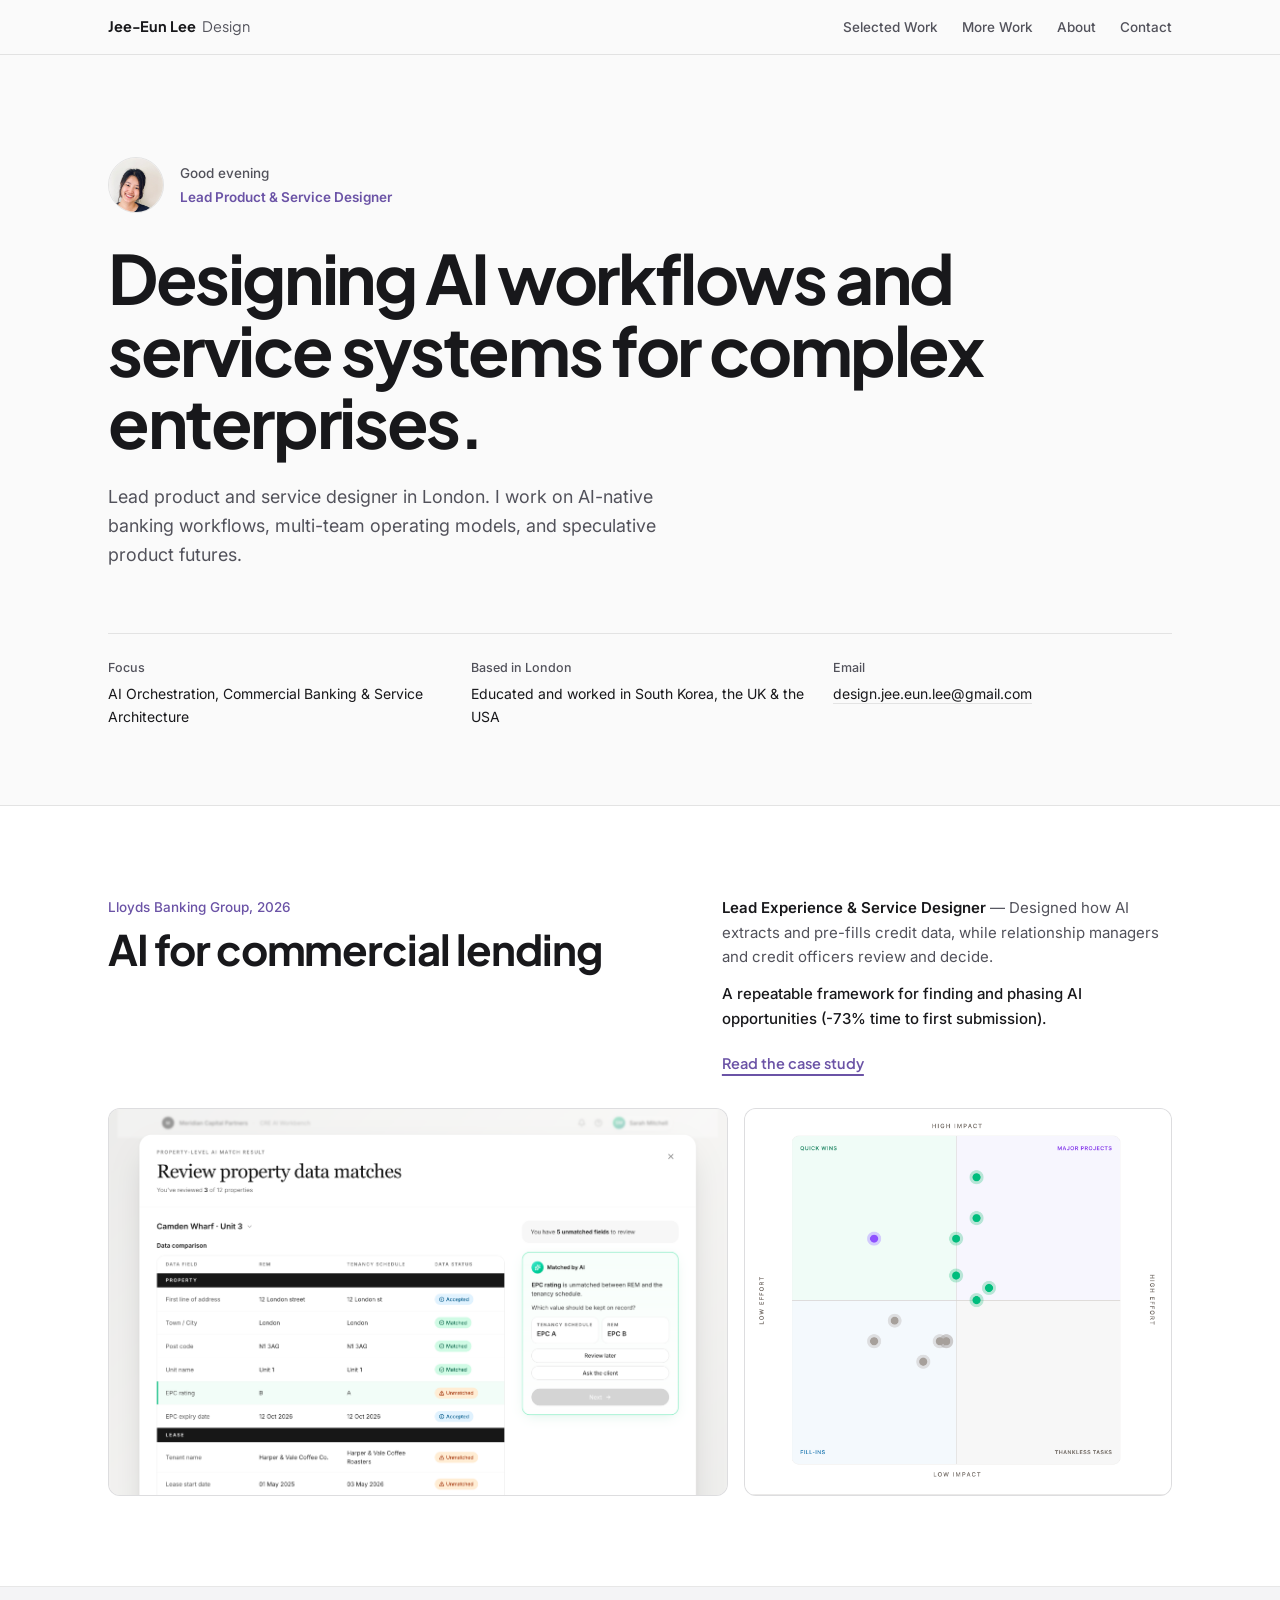
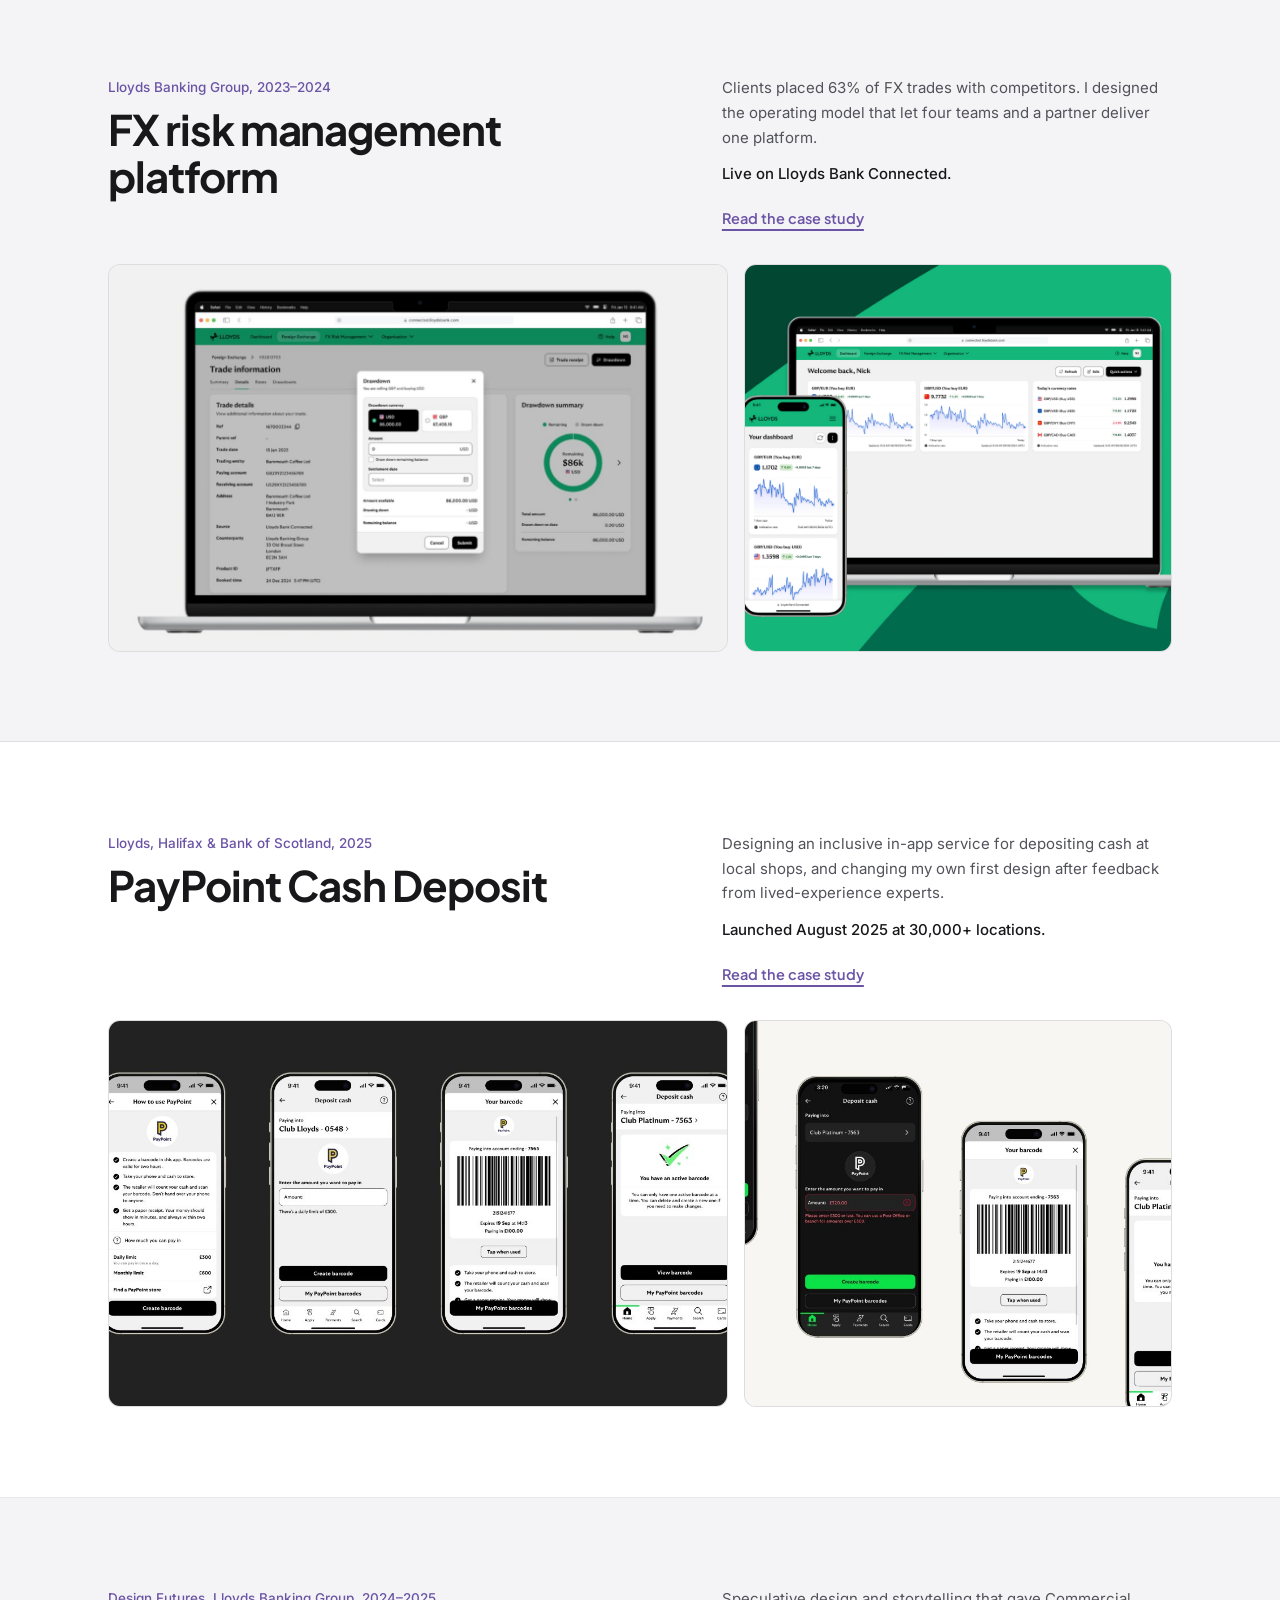
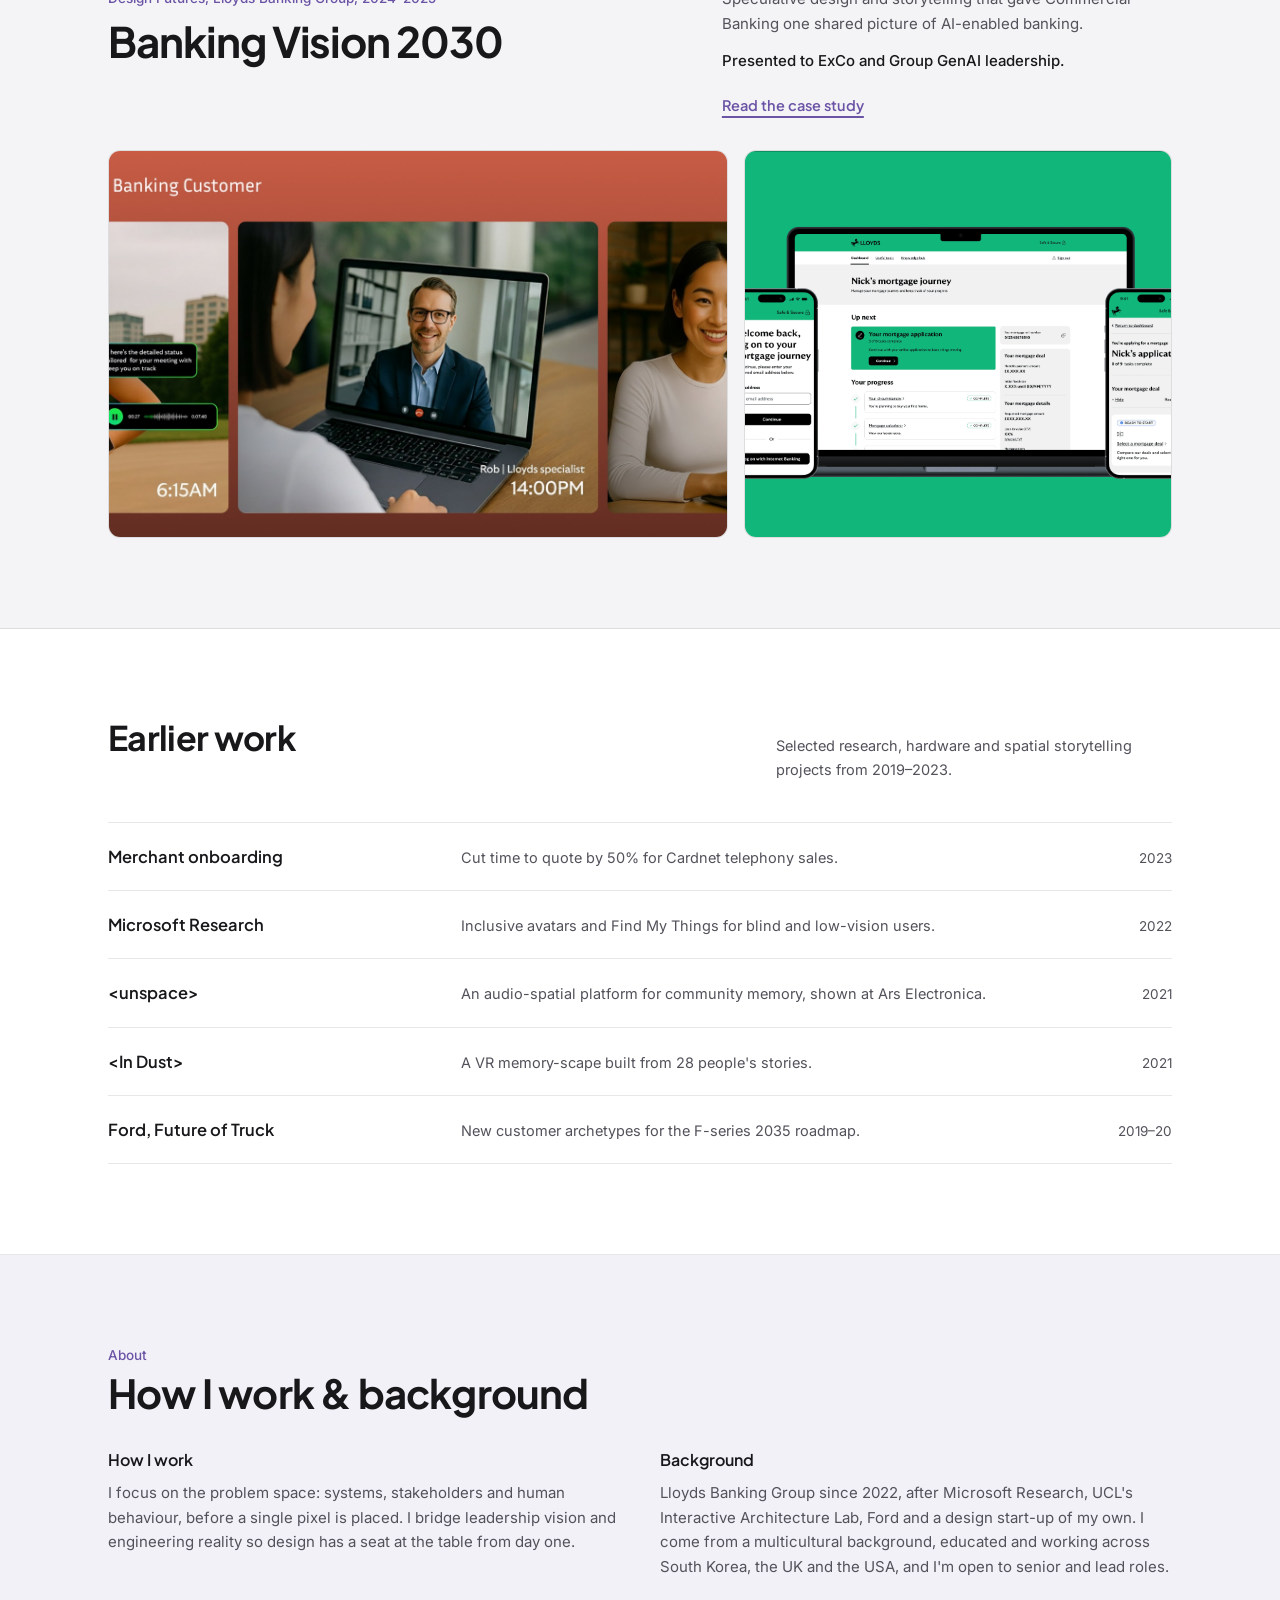
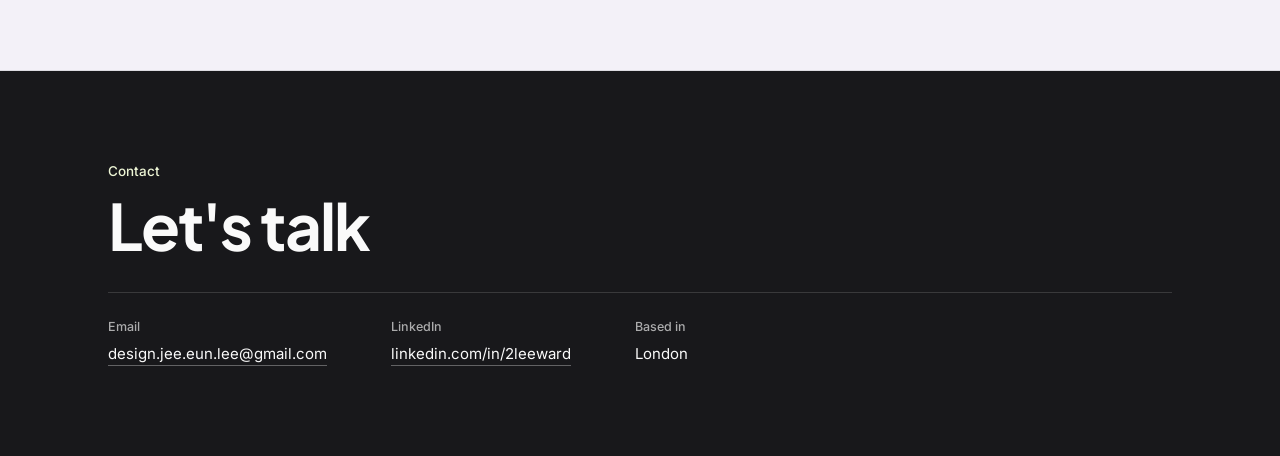
==== commit 4b3b3ca1: "Audit copy, fix HTML/nav bugs, and compress large images" ====
--- a/index.html
+++ b/index.html
@@ -195,10 +195,10 @@
       </div>
     </div>
 
-    <h1 class="hero-headline">A social thinker and strategic storyteller to create value at a system level.</h1>
+    <h1 class="hero-headline">Designing AI workflows and service systems for complex enterprises.</h1>
 
     <div class="hero-desc-row">
-      <p class="statement">Lead product and service designer. Speculative thinker, commercial practitioner — designing AI-native workflows and enterprise platforms at the edge of creativity and emerging technology.</p>
+      <p class="statement">Lead product and service designer in London. I work on AI-native banking workflows, multi-team operating models, and speculative product futures.</p>
     </div>
 
     <dl class="hero-foot">
@@ -256,7 +256,7 @@
     <div class="proj-top">
       <div>
         <p class="proj-org">Lloyds, Halifax &amp; Bank of Scotland, 2025</p>
-        <h2>PayPoint cash deposit</h2>
+        <h2>PayPoint Cash Deposit</h2>
       </div>
       <div class="meta">
         <p>Designing an inclusive in-app service for depositing cash at local shops, and changing my own first design after feedback from lived-experience experts.</p>
@@ -276,7 +276,7 @@
     <div class="proj-top">
       <div>
         <p class="proj-org">Design Futures, Lloyds Banking Group, 2024–2025</p>
-        <h2>Banking vision 2030</h2>
+        <h2>Banking Vision 2030</h2>
       </div>
       <div class="meta">
         <p>Speculative design and storytelling that gave Commercial Banking one shared picture of AI-enabled banking.</p>
@@ -285,7 +285,7 @@
       </div>
     </div>
     <div class="shots">
-      <figure><img src="assets/images/DF_hero_storyboard.png" alt="2030 vision storyboard"></figure>
+      <figure><img src="assets/images/DF_hero_storyboard.jpg" alt="2030 vision storyboard"></figure>
       <figure><img src="assets/images/DF_Homes_vision.png" alt="Homes 2030 concept screens"></figure>
     </div>
   </div>
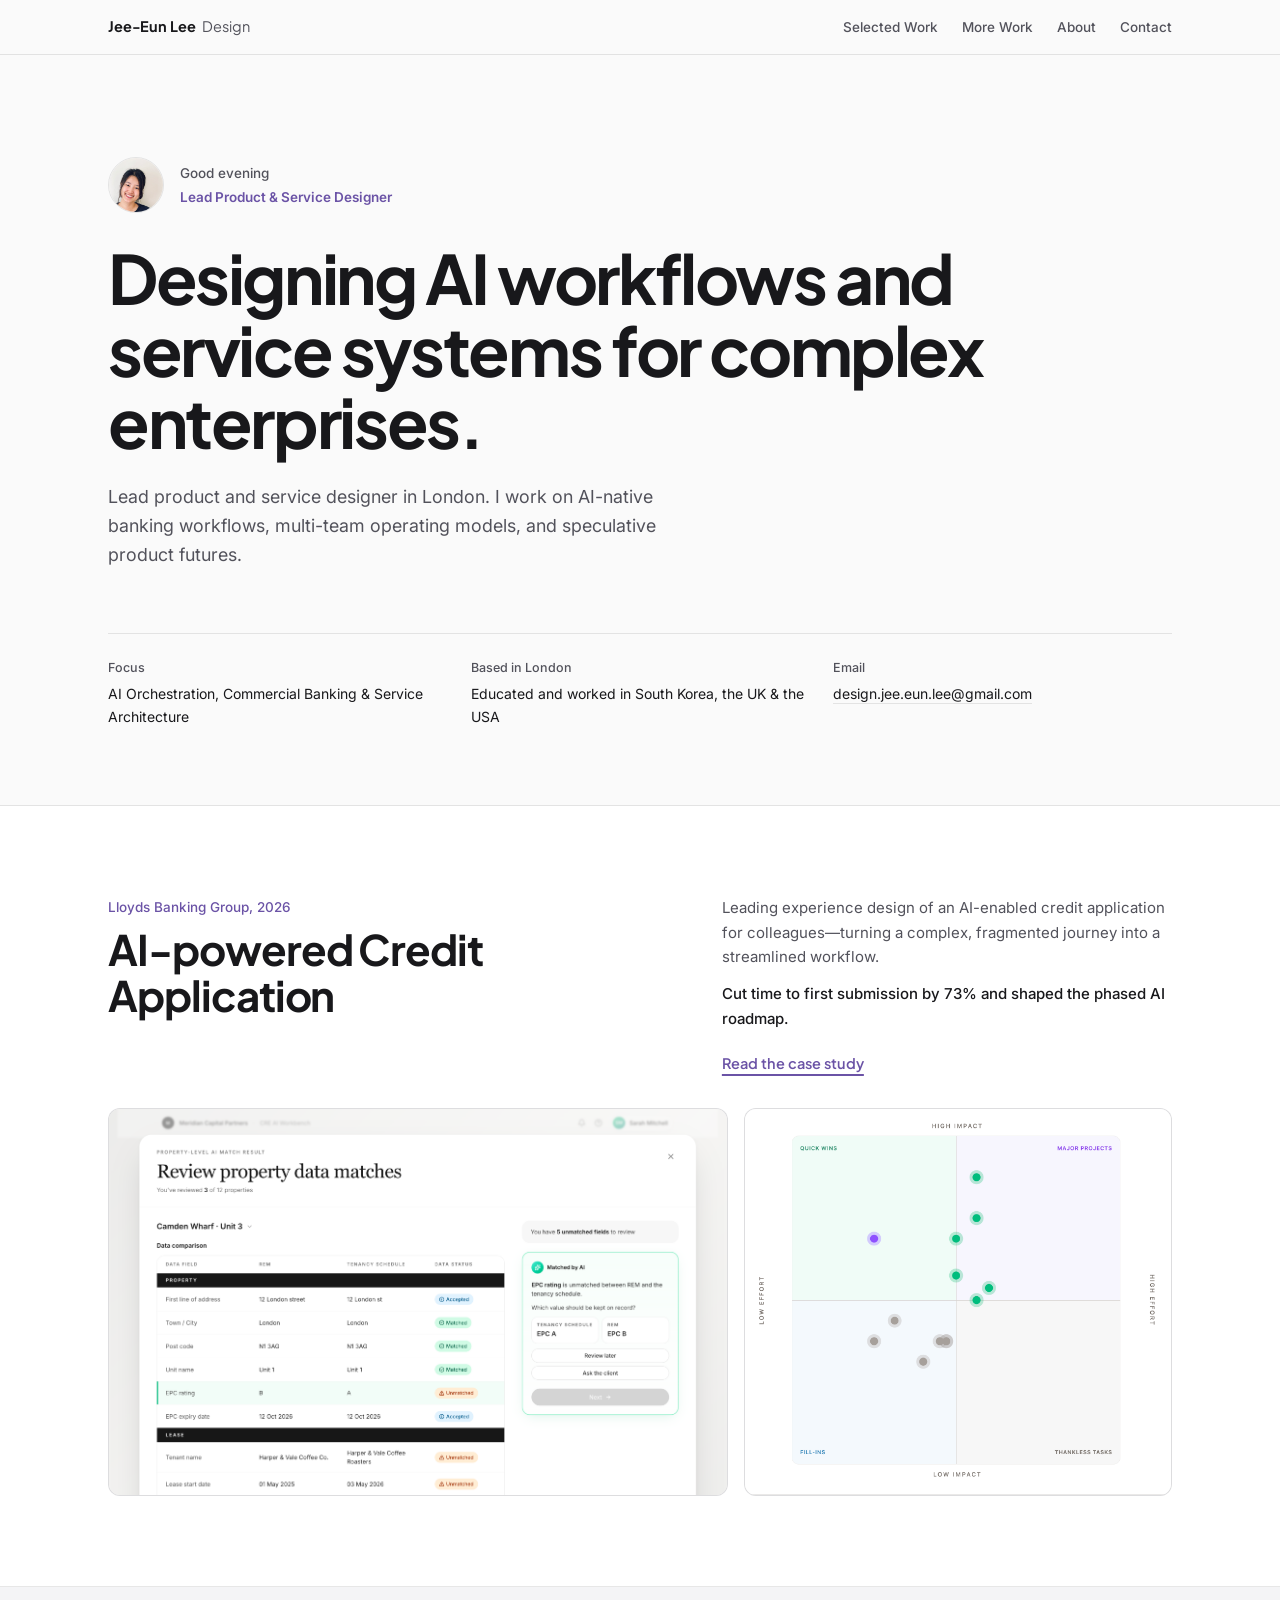
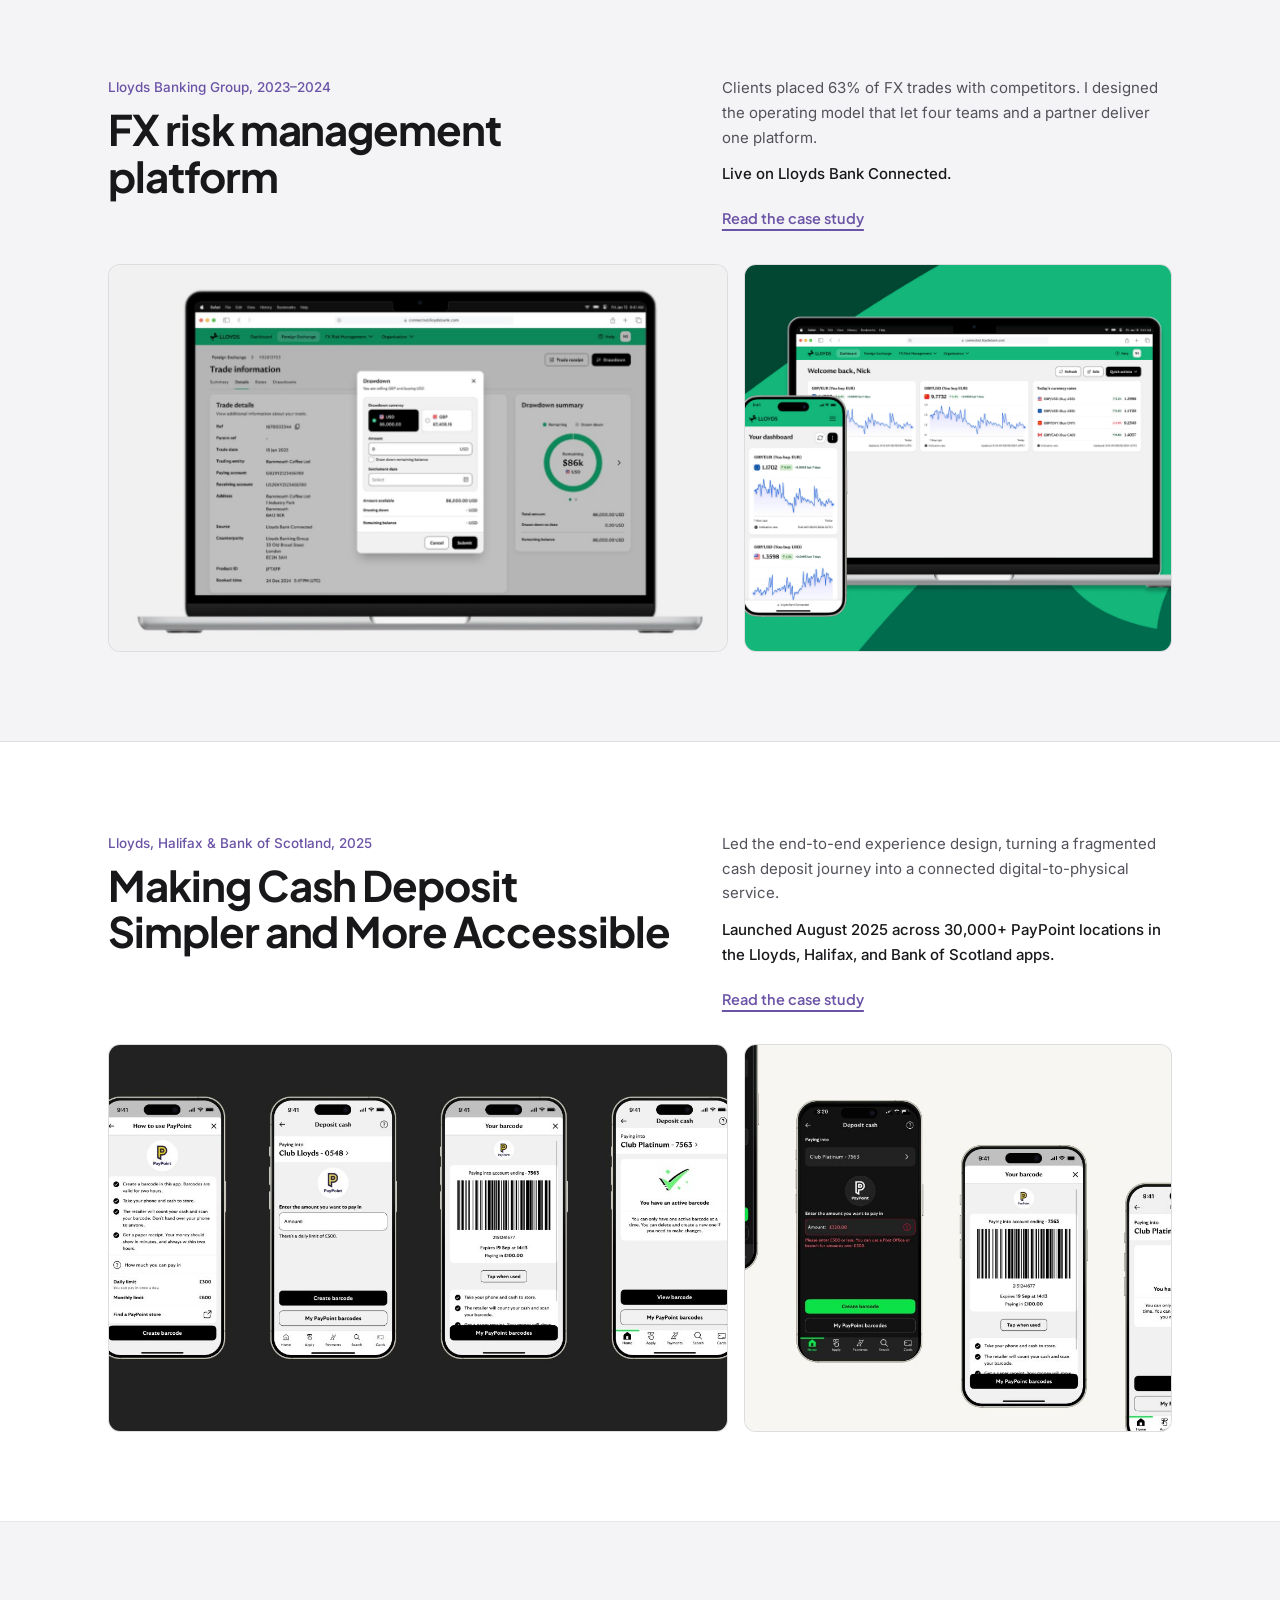
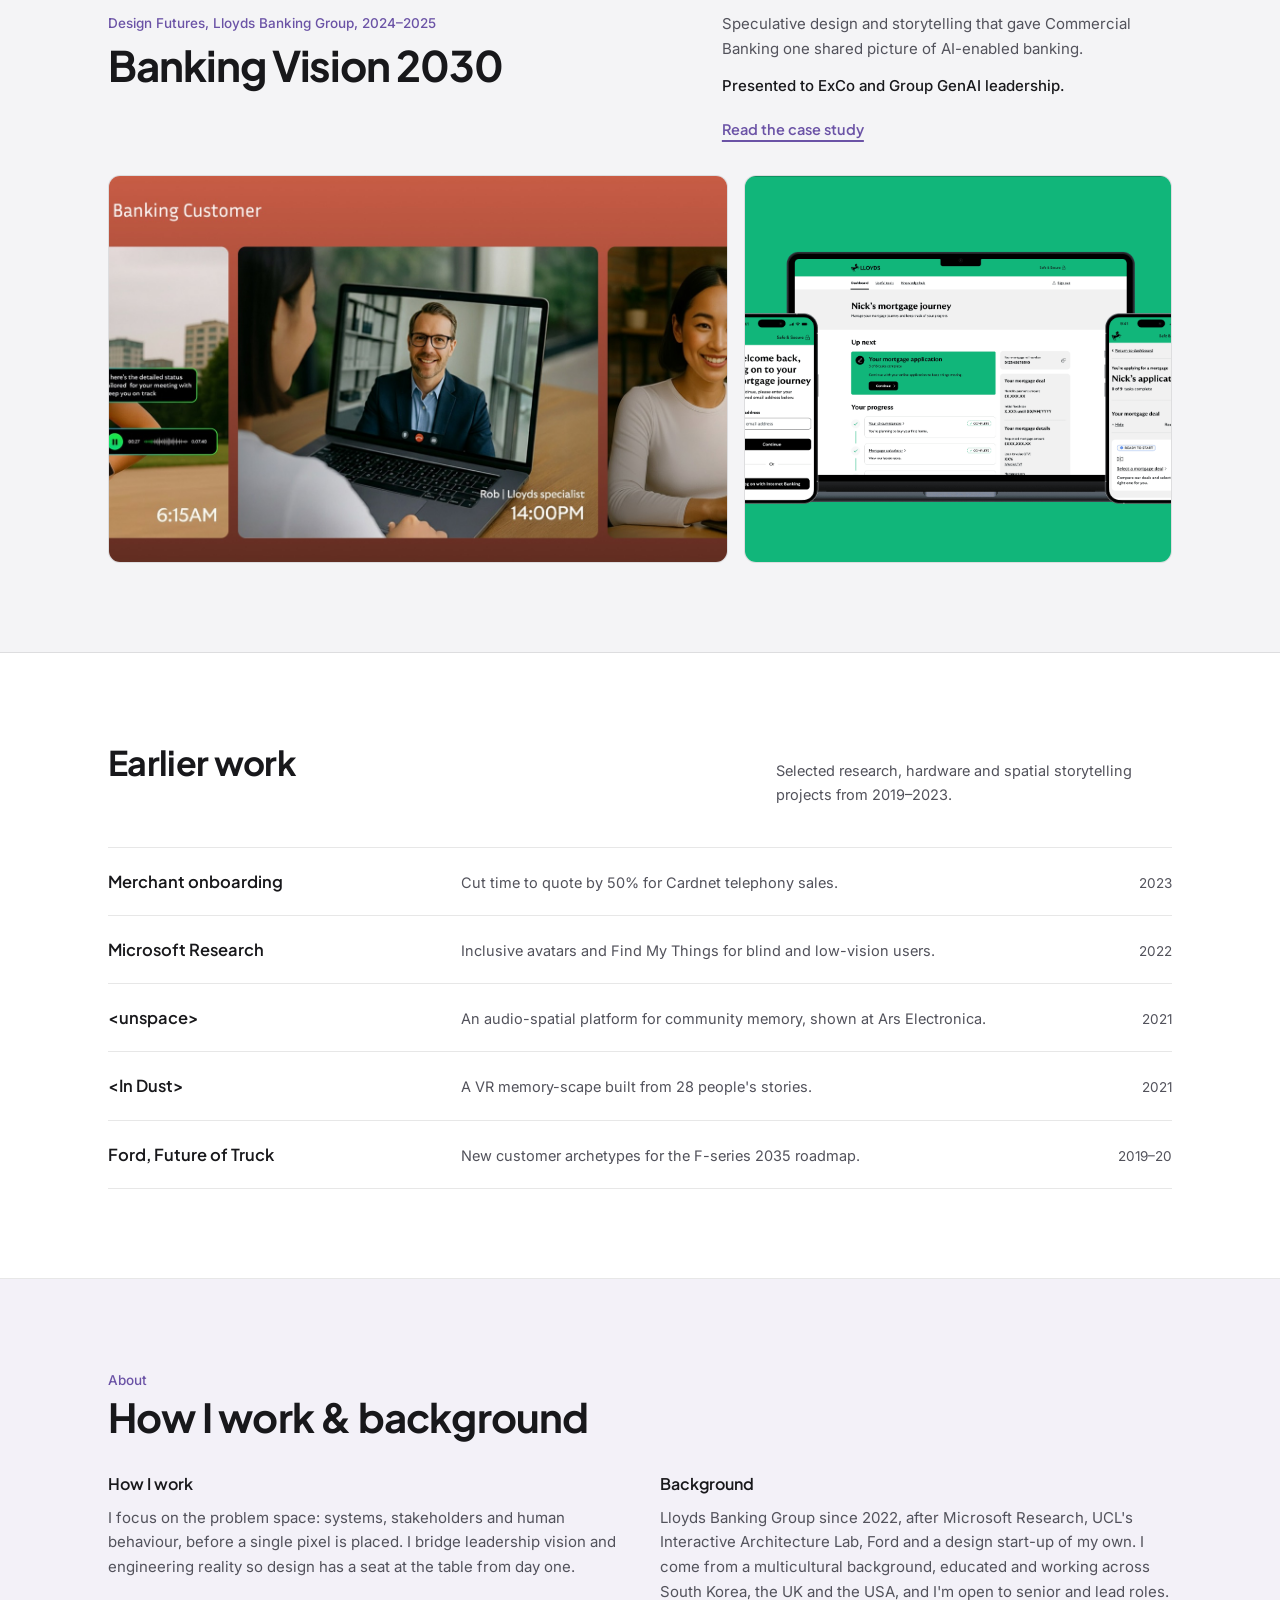
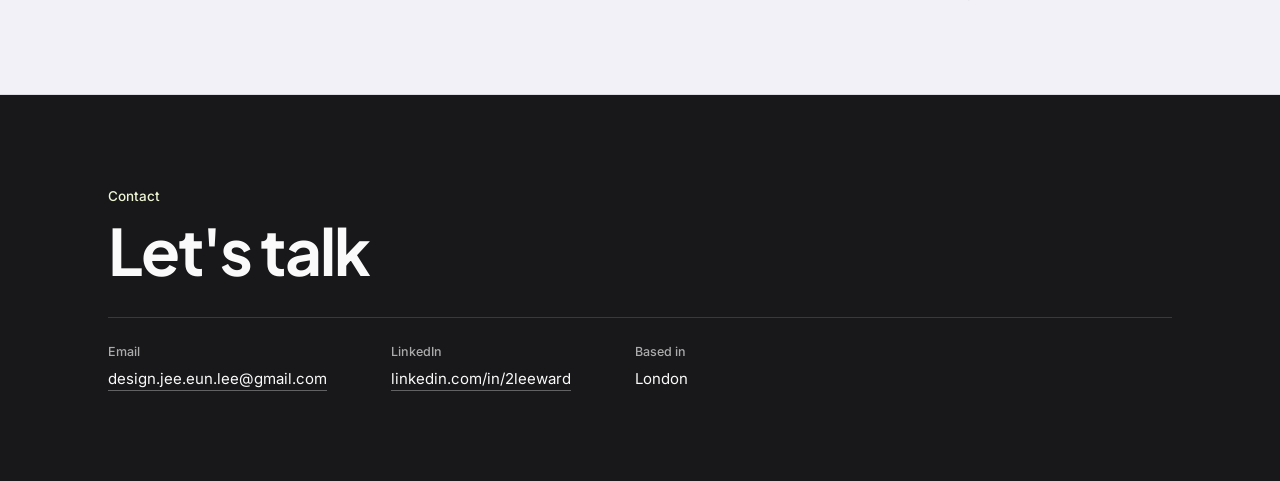
==== commit 64eb7602: "Update landing cards, FX hindsight, and PayPoint case study" ====
--- a/index.html
+++ b/index.html
@@ -216,11 +216,11 @@
     <div class="proj-top">
       <div>
         <p class="proj-org">Lloyds Banking Group, 2026</p>
-        <h2>AI for commercial lending</h2>
+        <h2>AI-powered Credit Application</h2>
       </div>
       <div class="meta">
-        <p><b>Lead Experience &amp; Service Designer</b> — Designed how AI extracts and pre-fills credit data, while relationship managers and credit officers review and decide.</p>
-        <p class="outcome">A repeatable framework for finding and phasing AI opportunities (-73% time to first submission).</p>
+        <p>Leading experience design of an AI-enabled credit application for colleagues—turning a complex, fragmented journey into a streamlined workflow.</p>
+        <p class="outcome">Cut time to first submission by 73% and shaped the phased AI roadmap.</p>
         <a class="cta-link" href="lending.html">Read the case study</a>
       </div>
     </div>
@@ -256,11 +256,11 @@
     <div class="proj-top">
       <div>
         <p class="proj-org">Lloyds, Halifax &amp; Bank of Scotland, 2025</p>
-        <h2>PayPoint Cash Deposit</h2>
+        <h2>Making Cash Deposit Simpler and More Accessible</h2>
       </div>
       <div class="meta">
-        <p>Designing an inclusive in-app service for depositing cash at local shops, and changing my own first design after feedback from lived-experience experts.</p>
-        <p class="outcome">Launched August 2025 at 30,000+ locations.</p>
+        <p>Led the end-to-end experience design, turning a fragmented cash deposit journey into a connected digital-to-physical service.</p>
+        <p class="outcome">Launched August 2025 across 30,000+ PayPoint locations in the Lloyds, Halifax, and Bank of Scotland apps.</p>
         <a class="cta-link" href="paypoint.html">Read the case study</a>
       </div>
     </div>
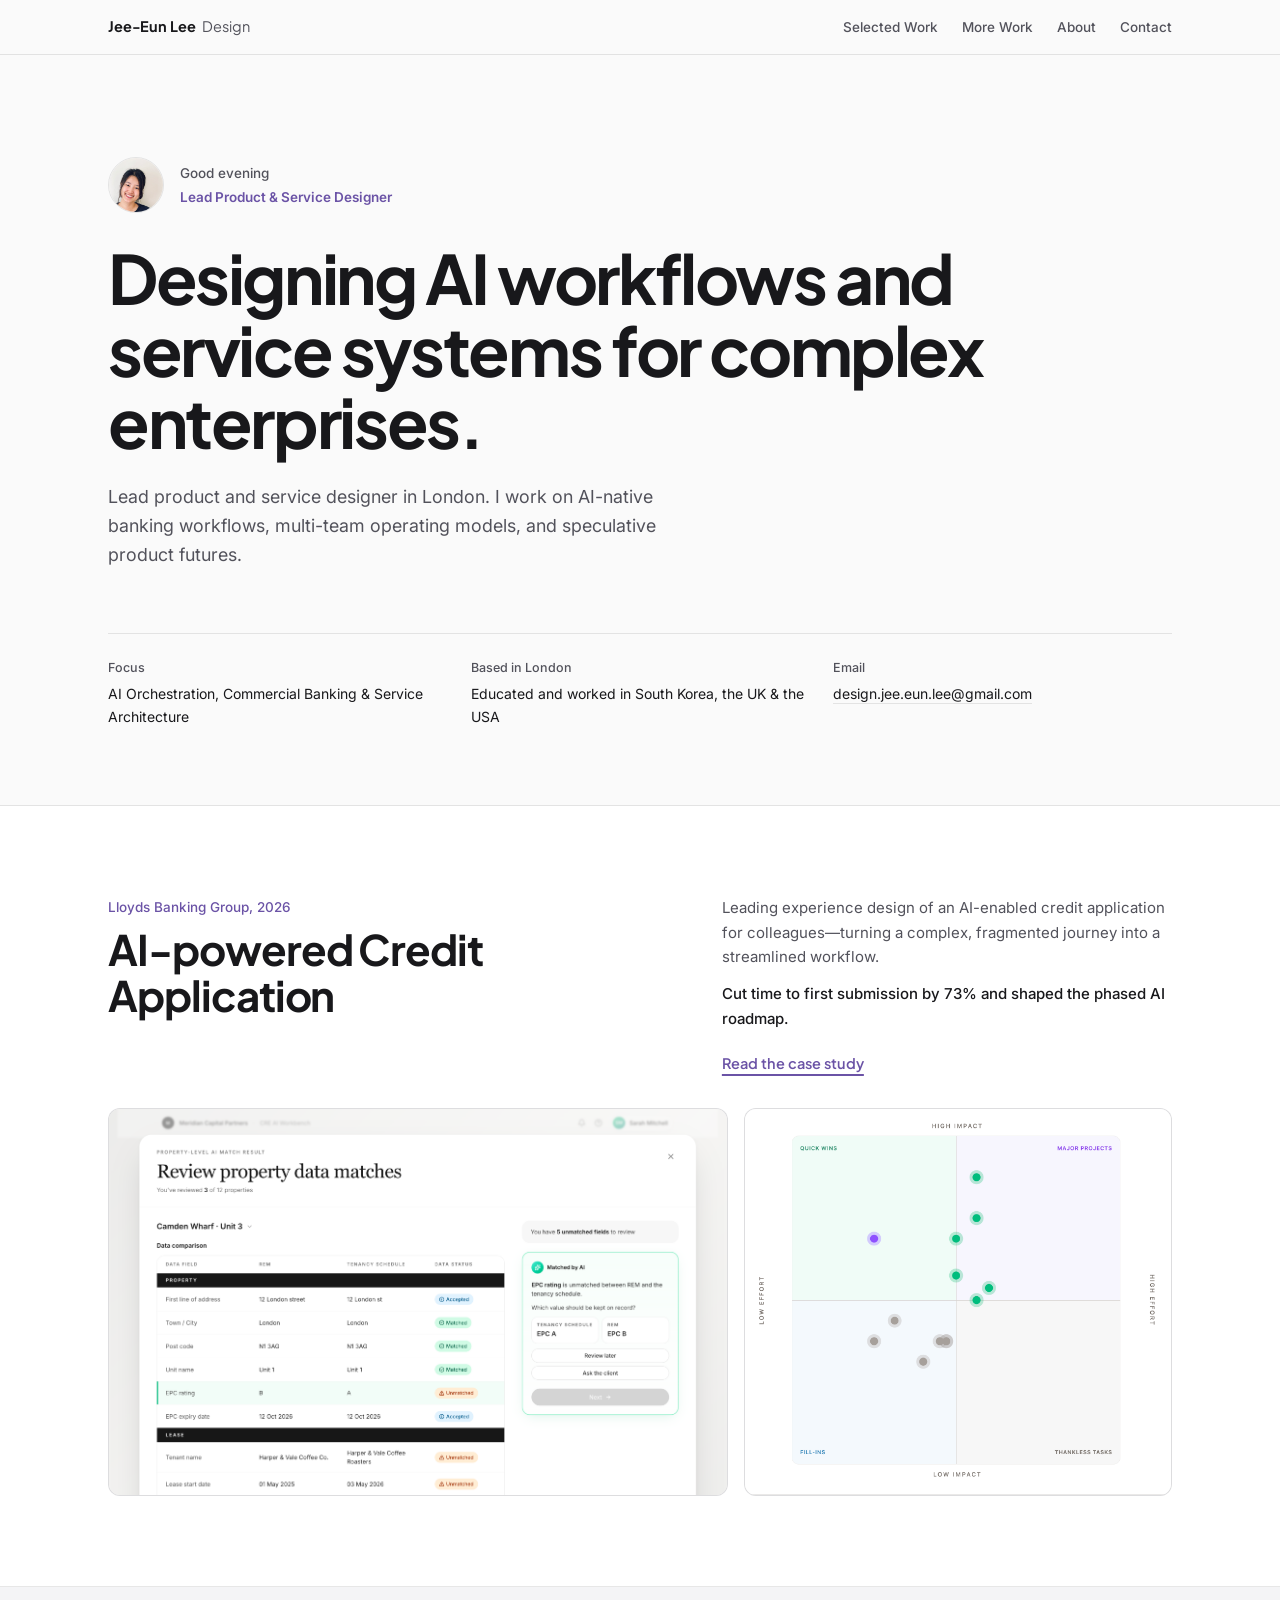
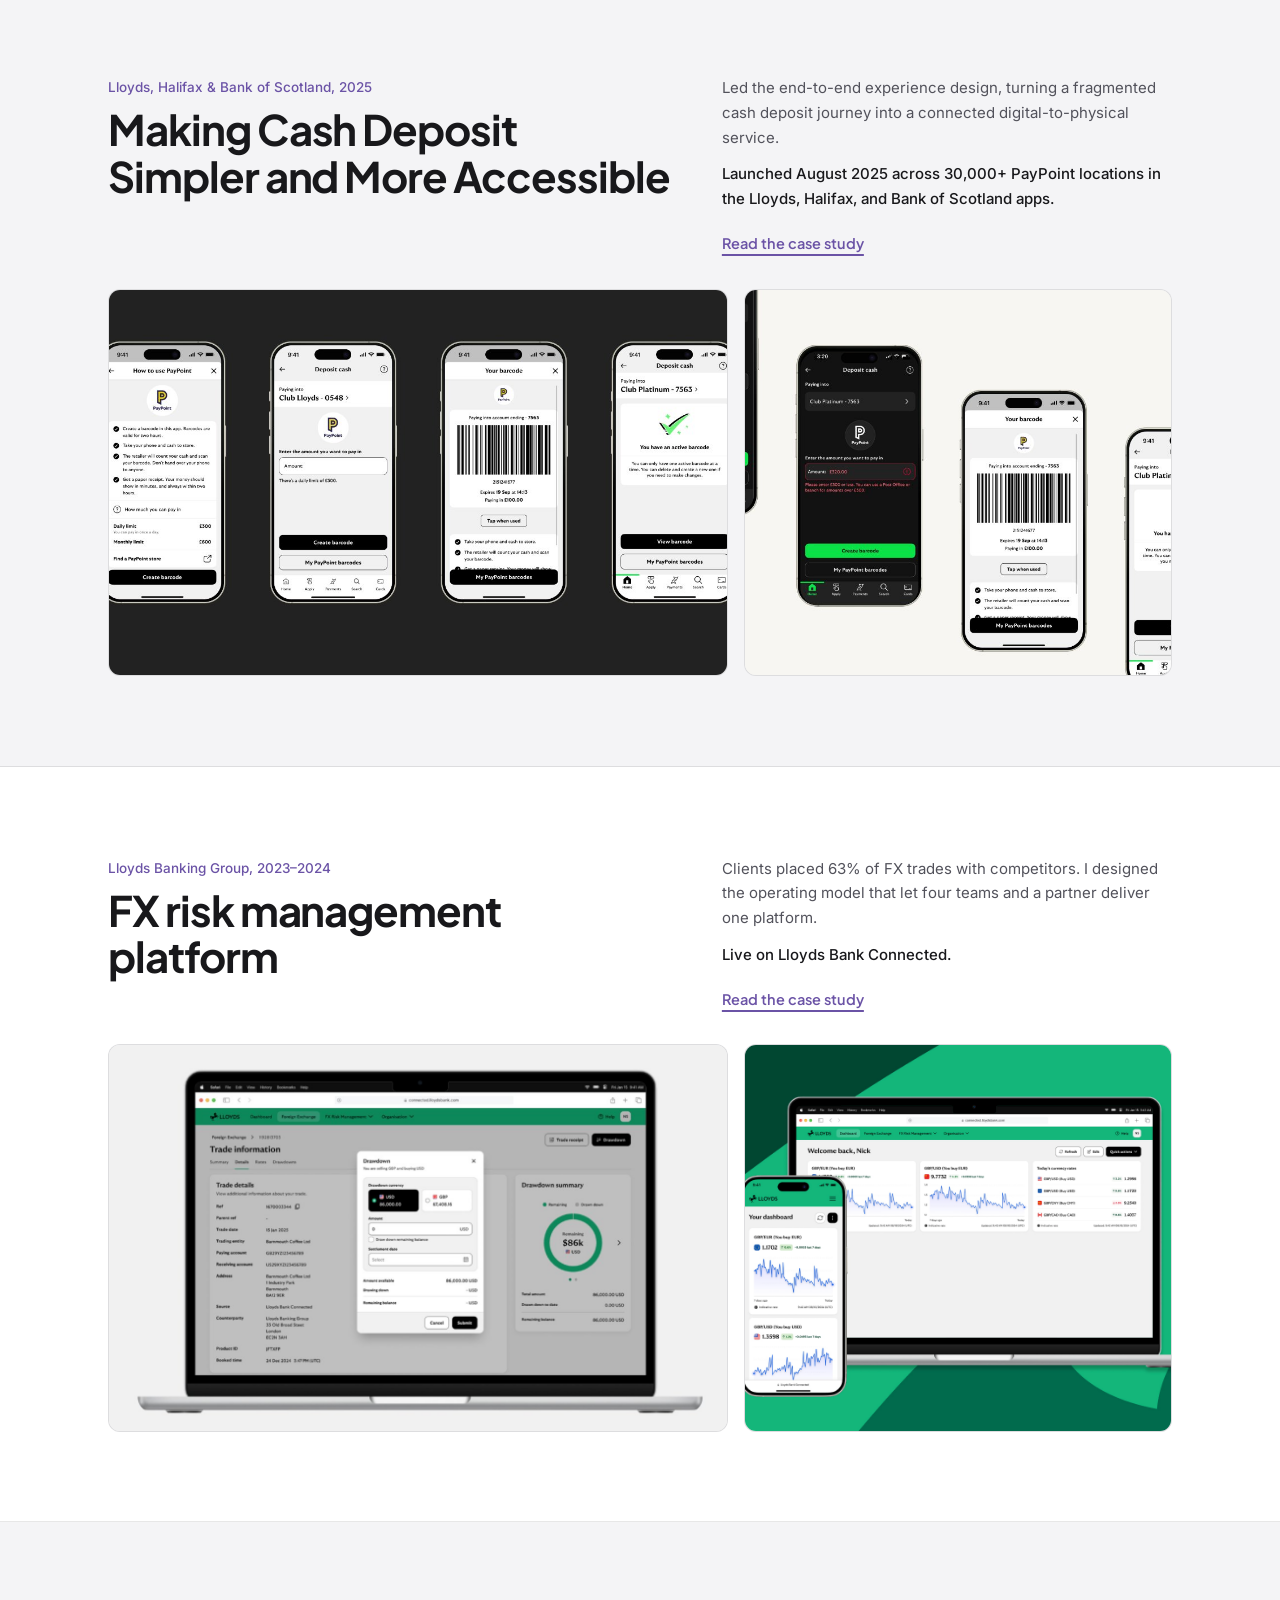
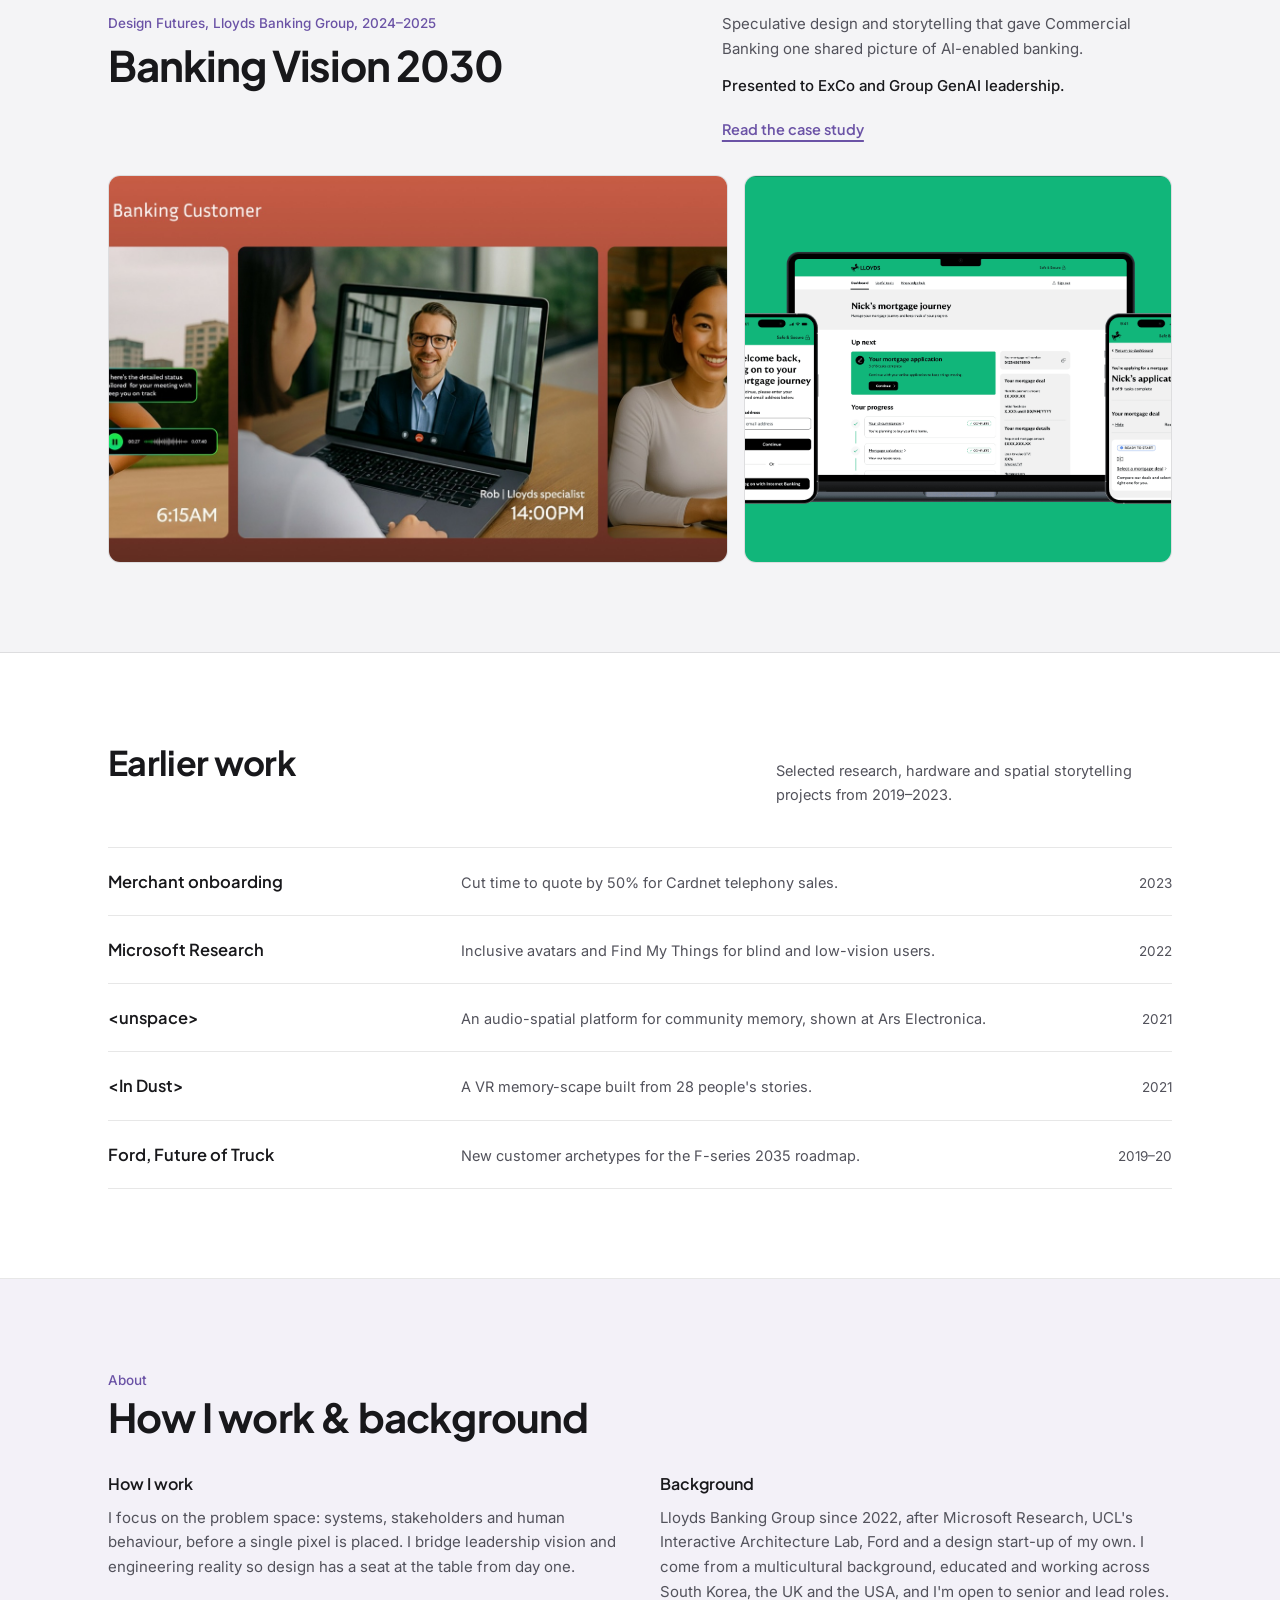
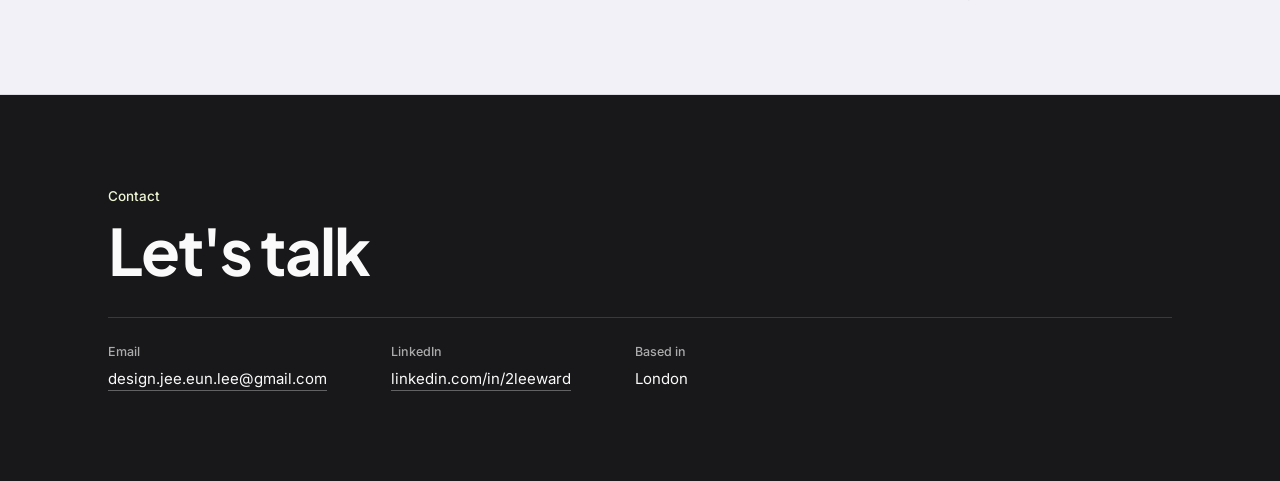
==== commit a6a2d1cf: "Move PayPoint impact above process and reorder landing cards" ====
--- a/index.html
+++ b/index.html
@@ -235,6 +235,26 @@
   <div class="container">
     <div class="proj-top">
       <div>
+        <p class="proj-org">Lloyds, Halifax &amp; Bank of Scotland, 2025</p>
+        <h2>Making Cash Deposit Simpler and More Accessible</h2>
+      </div>
+      <div class="meta">
+        <p>Led the end-to-end experience design, turning a fragmented cash deposit journey into a connected digital-to-physical service.</p>
+        <p class="outcome">Launched August 2025 across 30,000+ PayPoint locations in the Lloyds, Halifax, and Bank of Scotland apps.</p>
+        <a class="cta-link" href="paypoint.html">Read the case study</a>
+      </div>
+    </div>
+    <div class="shots">
+      <figure><img src="assets/images/paypoint-key-screens.png" alt="Key screens of the cash deposit service"></figure>
+      <figure><img src="assets/images/paypoint-hero.png" alt="Cash deposit on mobile"></figure>
+    </div>
+  </div>
+</article>
+
+<article class="slide slide--white" id="p3">
+  <div class="container">
+    <div class="proj-top">
+      <div>
         <p class="proj-org">Lloyds Banking Group, 2023–2024</p>
         <h2>FX risk management platform</h2>
       </div>
@@ -247,26 +267,6 @@
     <div class="shots">
       <figure><img src="assets/images/fx-risk-management.png" alt="FX dashboard on desktop and mobile"></figure>
       <figure><img src="assets/images/fx-thumbnail.png" alt="FX platform"></figure>
-    </div>
-  </div>
-</article>
-
-<article class="slide slide--white" id="p3">
-  <div class="container">
-    <div class="proj-top">
-      <div>
-        <p class="proj-org">Lloyds, Halifax &amp; Bank of Scotland, 2025</p>
-        <h2>Making Cash Deposit Simpler and More Accessible</h2>
-      </div>
-      <div class="meta">
-        <p>Led the end-to-end experience design, turning a fragmented cash deposit journey into a connected digital-to-physical service.</p>
-        <p class="outcome">Launched August 2025 across 30,000+ PayPoint locations in the Lloyds, Halifax, and Bank of Scotland apps.</p>
-        <a class="cta-link" href="paypoint.html">Read the case study</a>
-      </div>
-    </div>
-    <div class="shots">
-      <figure><img src="assets/images/paypoint-key-screens.png" alt="Key screens of the cash deposit service"></figure>
-      <figure><img src="assets/images/paypoint-hero.png" alt="Cash deposit on mobile"></figure>
     </div>
   </div>
 </article>
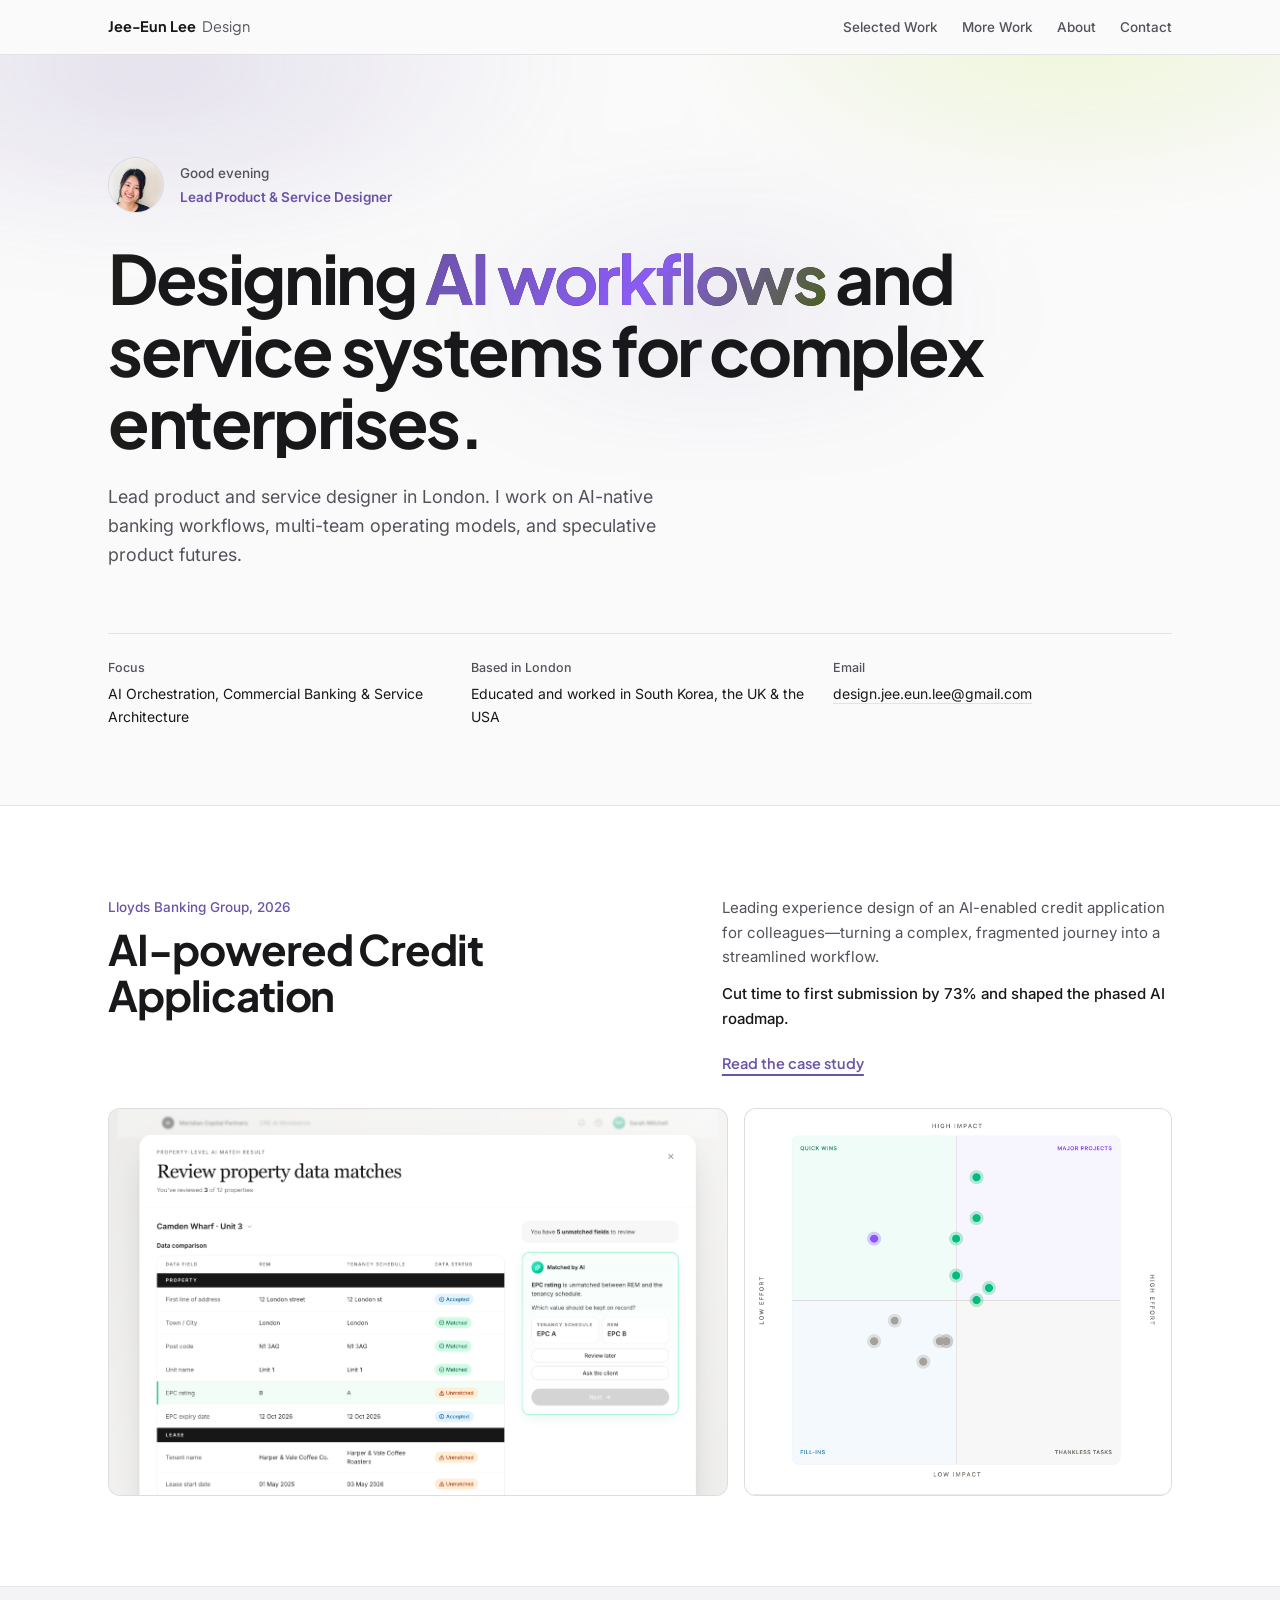
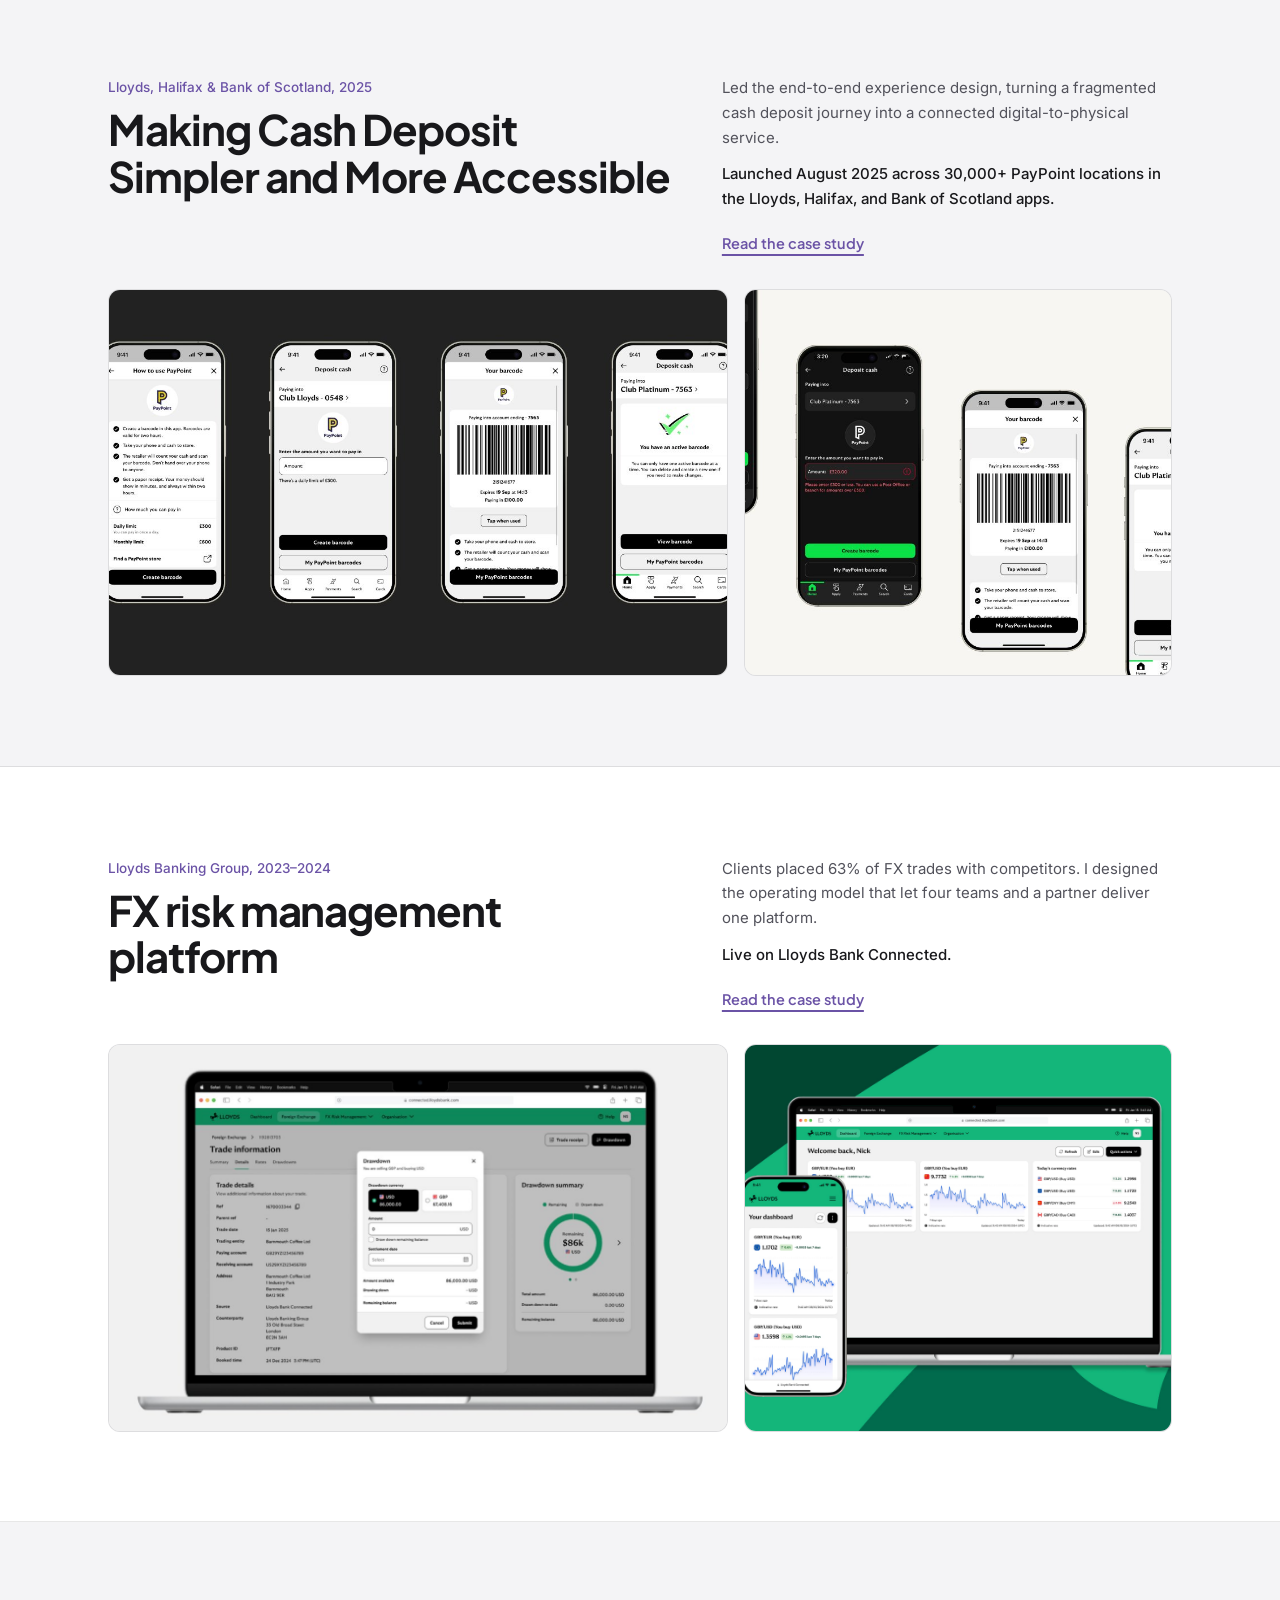
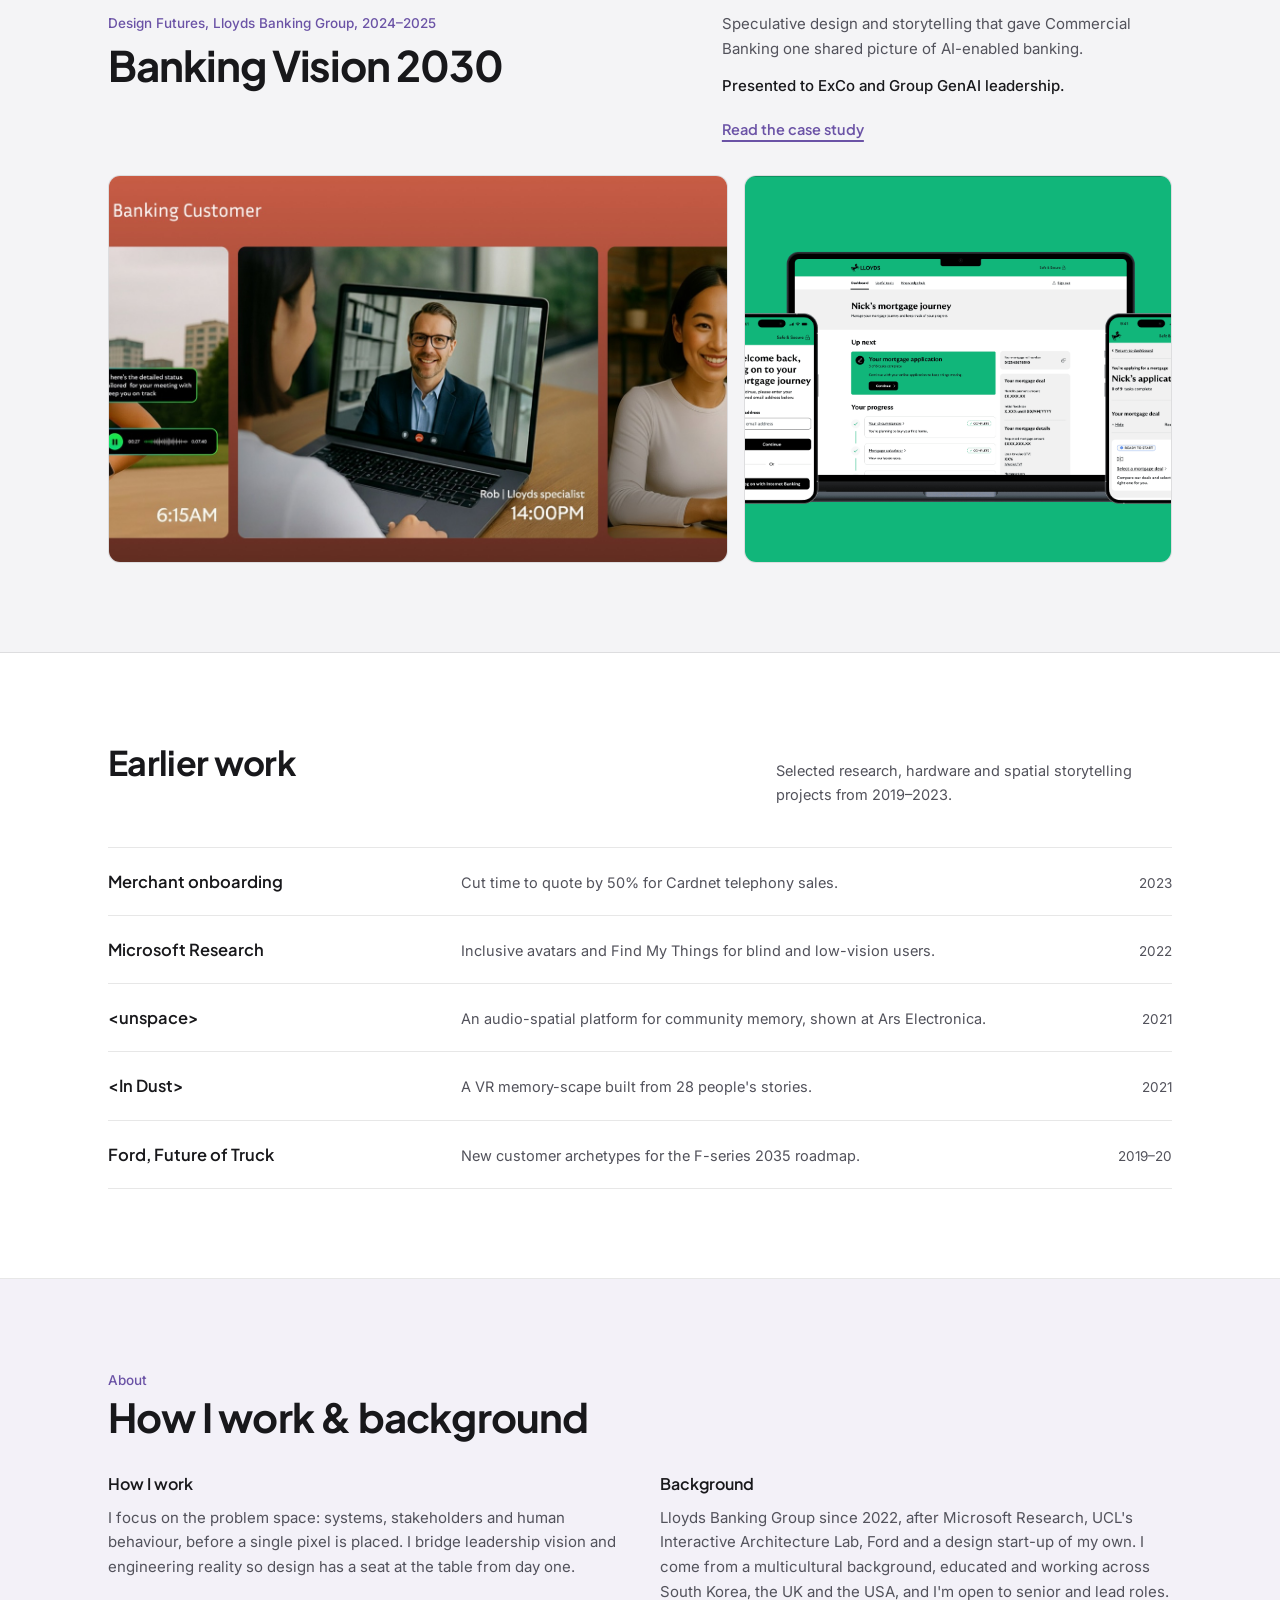
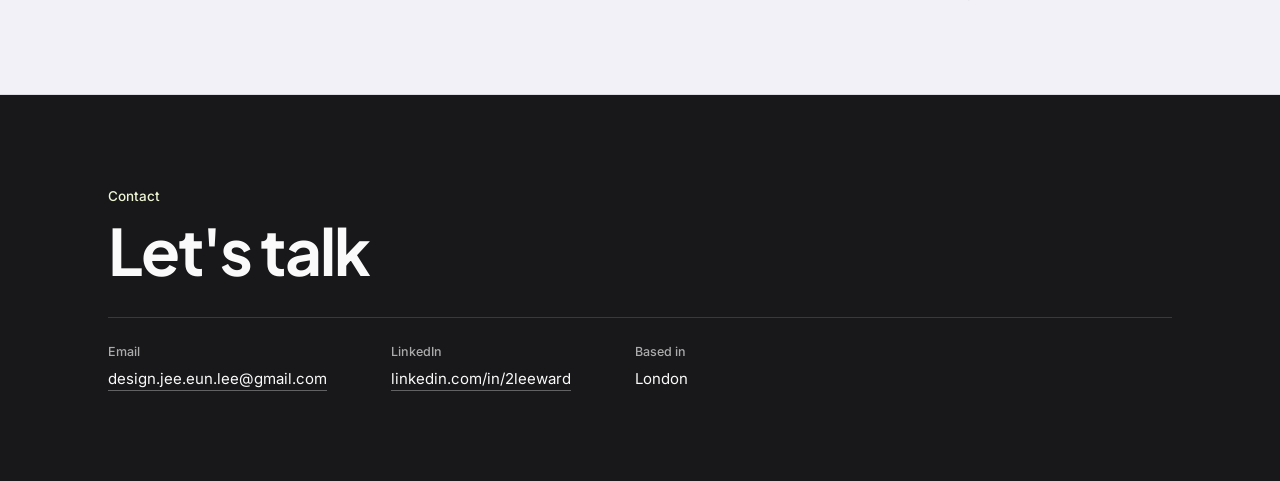
==== commit 7f15a5c9: "Refine hero animation, fix topbar back link, and unify case study navigation" ====
--- a/index.html
+++ b/index.html
@@ -63,12 +63,32 @@
 .container{max-width:1160px;margin:0 auto;padding:0 clamp(20px,4vw,48px)}
 h1,h2,h3{font-family:var(--font-display);color:var(--ink)}
 
-/* Hero */
+/* Hero with Subtle Tinted Shimmer */
 .hero-wrap{
+  position:relative;
   padding:clamp(56px,8vw,108px) 0 clamp(48px,6vw,84px);
   background:var(--bg);
   border-bottom:1px solid var(--hairline);
-}
+  overflow:hidden;
+}
+.hero-aura{
+  position:absolute;
+  inset:-20% -10% auto -10%;
+  height:540px;
+  pointer-events:none;
+  background:
+    radial-gradient(42% 55% at 18% 30%, rgba(107,83,166,.15), transparent 70%),
+    radial-gradient(36% 48% at 78% 22%, rgba(210,235,140,.32), transparent 70%),
+    radial-gradient(30% 45% at 55% 75%, rgba(107,83,166,.08), transparent 70%);
+  filter:blur(28px);
+  animation:auraDrift 16s ease-in-out infinite alternate;
+}
+@keyframes auraDrift{
+  0%{transform:translate3d(0,0,0) scale(1)}
+  100%{transform:translate3d(20px,-12px,0) scale(1.04)}
+}
+.hero-wrap .container{position:relative;z-index:1}
+
 .hero-top-row{display:flex;align-items:center;gap:16px;margin-bottom:28px}
 .avatar{
   width:56px;height:56px;border-radius:50%;
@@ -82,9 +102,54 @@
   font-size:clamp(38px,5.6vw,68px);
   line-height:1.06;font-weight:700;letter-spacing:-.035em;
   max-width:19ch;color:var(--ink);
+  background:linear-gradient(
+    90deg,
+    #18181B 0%,
+    #18181B 32%,
+    #6B53A6 46%,
+    #4A6118 54%,
+    #18181B 68%,
+    #18181B 100%
+  );
+  background-size:300% 100%;
+  background-position:100% 0;
+  -webkit-background-clip:text;
+  background-clip:text;
+  -webkit-text-fill-color:transparent;
+  animation:statementSweep 16s ease-in-out infinite;
+}
+.hero-headline .accent-word{
+  background:linear-gradient(120deg, var(--accent) 0%, #8B5CF6 55%, #4A6118 100%);
+  -webkit-background-clip:text;
+  background-clip:text;
+  color:transparent;
 }
 .hero-desc-row{margin-top:24px;max-width:58ch}
-.statement{font-size:clamp(16px,1.4vw,18px);line-height:1.62;color:var(--muted)}
+.statement{
+  font-size:clamp(16px,1.4vw,18px);
+  line-height:1.62;
+  color:var(--muted);
+  background:linear-gradient(
+    90deg,
+    #52525B 0%,
+    #52525B 32%,
+    #6B53A6 46%,
+    #4A6118 54%,
+    #52525B 68%,
+    #52525B 100%
+  );
+  background-size:300% 100%;
+  background-position:100% 0;
+  -webkit-background-clip:text;
+  background-clip:text;
+  -webkit-text-fill-color:transparent;
+  animation:statementSweep 14s ease-in-out infinite;
+}
+@keyframes statementSweep{
+  0%{background-position:100% 0}
+  50%{background-position:0% 0}
+  100%{background-position:100% 0}
+}
 .hero-foot{
   display:grid;grid-template-columns:repeat(3,1fr);gap:24px;
   margin-top:clamp(40px,5vw,64px);padding-top:24px;border-top:1px solid var(--hairline);
@@ -169,6 +234,11 @@
   .topbar-inner{flex-wrap:wrap}
   .nav-links{width:100%;justify-content:space-between;font-size:13px}
 }
+@media (prefers-reduced-motion: reduce){
+  .hero-aura,.hero-headline,.statement{animation:none}
+  .hero-headline{background:none;-webkit-text-fill-color:var(--ink);color:var(--ink)}
+  .statement{background:none;-webkit-text-fill-color:var(--muted);color:var(--muted)}
+}
 </style>
 </head>
 <body>
@@ -186,6 +256,7 @@
 </nav>
 
 <header class="hero-wrap" id="top">
+  <div class="hero-aura" aria-hidden="true"></div>
   <div class="container">
     <div class="hero-top-row">
       <img class="avatar" src="assets/images/profile.JPG" alt="Jee-Eun Lee">
@@ -195,7 +266,7 @@
       </div>
     </div>
 
-    <h1 class="hero-headline">Designing AI workflows and service systems for complex enterprises.</h1>
+    <h1 class="hero-headline">Designing <span class="accent-word">AI workflows</span> and service systems for complex enterprises.</h1>
 
     <div class="hero-desc-row">
       <p class="statement">Lead product and service designer in London. I work on AI-native banking workflows, multi-team operating models, and speculative product futures.</p>
